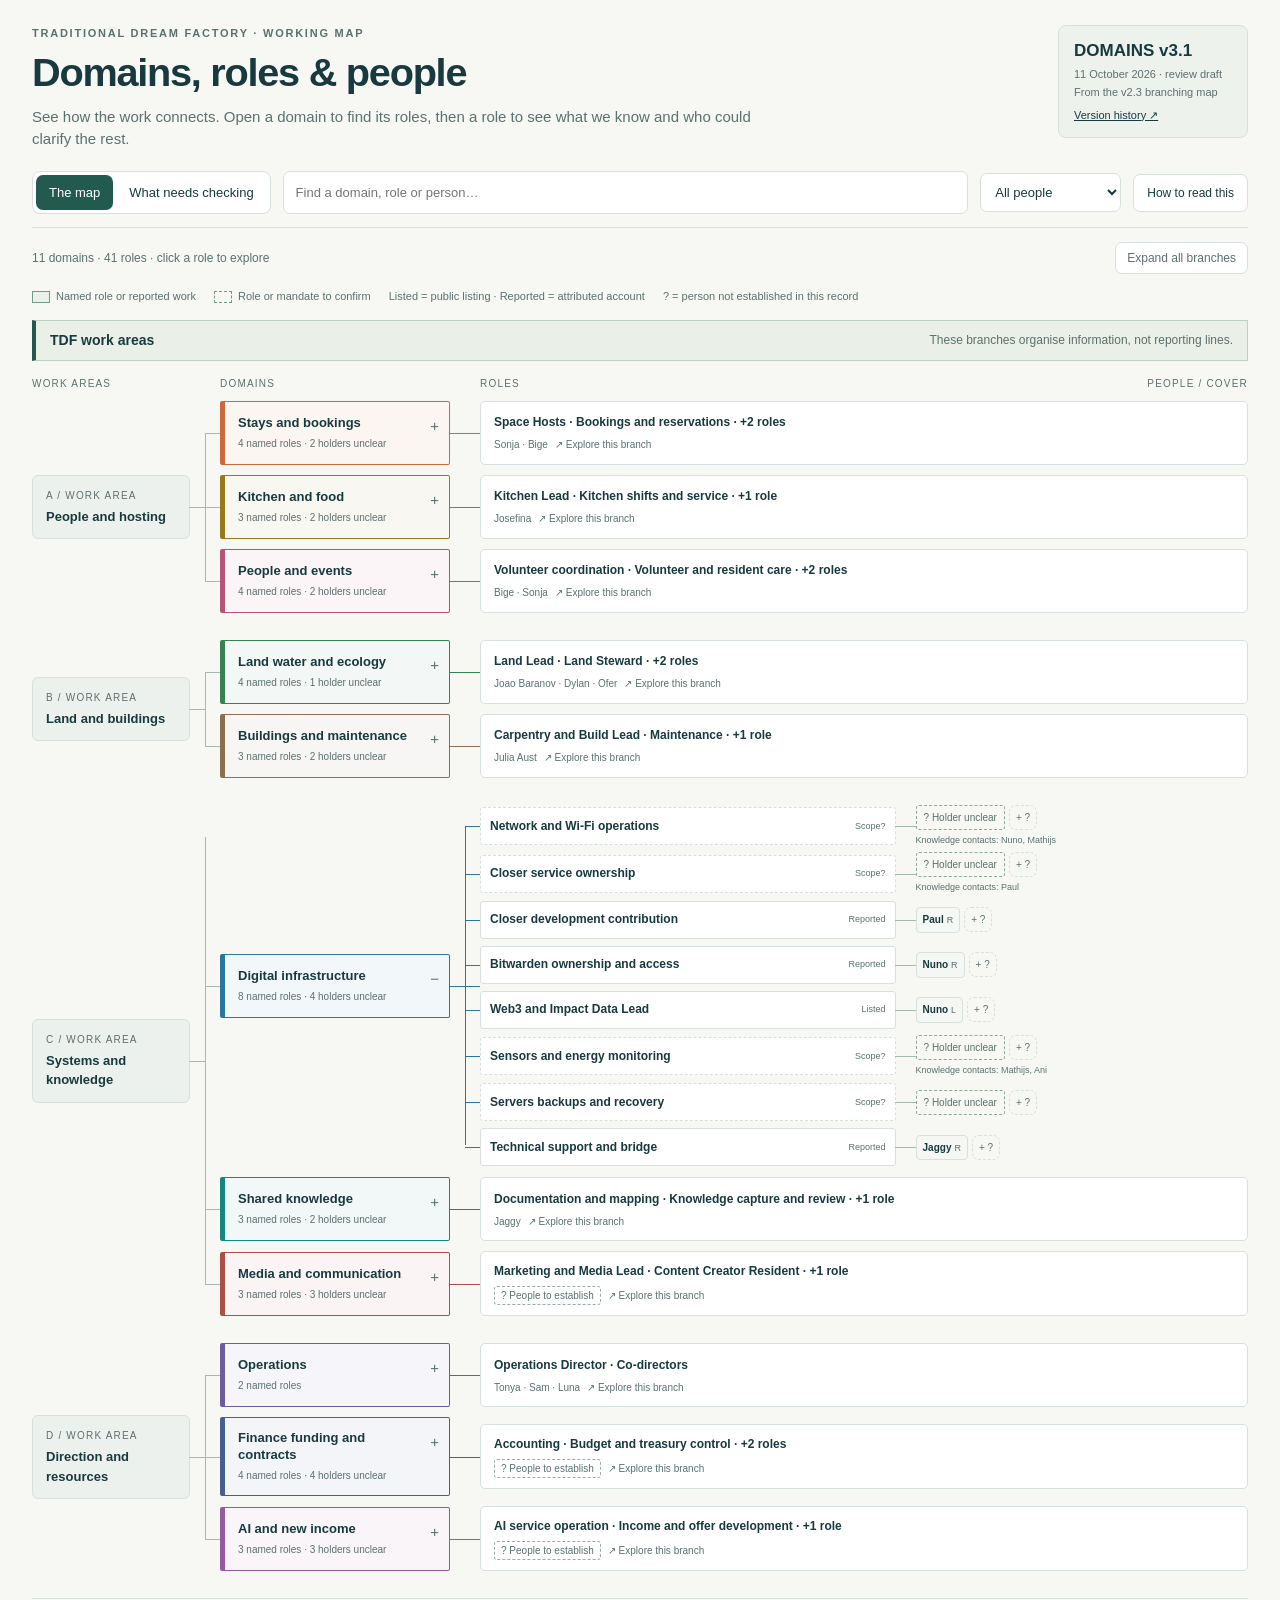
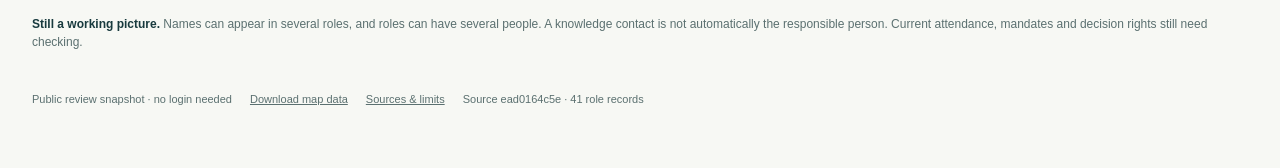
==== index.html @ be28a16a "Publish TDF domains map v3.1 for review" ====
<!doctype html>
<html lang="en">
<head>
<meta charset="utf-8">
<meta name="viewport" content="width=device-width,initial-scale=1">
<meta name="description" content="A working map of TDF domains, roles and people, with evidence and questions to clarify responsibility.">
<title>TDF · Domains, roles & people · v3.1</title>
<style>
:root{--ink:#183a3e;--muted:#5b7070;--paper:#f7f8f4;--line:#d8e0dd;--white:#fff;--brand:#235a50;--soft:#eaf0eb;--shadow:0 16px 55px #203a3826;color-scheme:light}
*{box-sizing:border-box}body{margin:0;background:var(--paper);color:var(--ink);font:15px/1.5 -apple-system,BlinkMacSystemFont,"Segoe UI",sans-serif}button,input,select{font:inherit}button,select{cursor:pointer}button{color:inherit}button:focus-visible,a:focus-visible,input:focus-visible,select:focus-visible{outline:3px solid #1e708b;outline-offset:3px}button{border:1px solid var(--line);background:white;border-radius:7px;padding:9px 13px;text-align:left}button:hover{border-color:#799b90;background:#f1f5f1}a{color:var(--brand)}button[hidden],[hidden]{display:none!important}.shell{max-width:1520px;margin:auto;padding:25px 32px 60px}header{display:flex;gap:22px;justify-content:space-between;align-items:flex-start}.eyebrow{font-size:11px;letter-spacing:.16em;text-transform:uppercase;font-weight:750;color:var(--muted)}h1{font-size:clamp(26px,3.1vw,41px);letter-spacing:-1.25px;line-height:1.12;margin:8px 0 12px;font-weight:700}h2,h3,p{margin-top:0}.intro{font-size:15px;max-width:750px;color:var(--muted);margin-bottom:0}.version{background:#edf2ed;min-width:190px;border:1px solid var(--line);border-radius:8px;padding:12px 15px;flex-shrink:0}.version strong{display:block;font-size:17px}.version span{display:block;color:var(--muted);font-size:11px;margin-top:2px}.version button{padding:0;border:0;background:none;font-size:11px;text-decoration:underline;margin-top:6px}.toolbar{position:sticky;top:0;background:var(--paper);z-index:5;padding:20px 0 13px;border-bottom:1px solid var(--line);display:flex;gap:12px;align-items:center;flex-wrap:wrap}.tabs{display:flex;border:1px solid var(--line);border-radius:8px;padding:3px;background:white;gap:3px}.tabs button{border:0;padding:8px 13px;font-size:13px;background:transparent}.tabs button[aria-selected=true]{background:var(--brand);color:white}.search{min-width:200px;flex:1;position:relative}.search input{width:100%;border:1px solid var(--line);border-radius:7px;padding:11px 12px;background:white;font-size:13px;color:var(--ink)}select{background:white;border:1px solid var(--line);border-radius:7px;padding:10px 28px 10px 10px;font-size:13px;max-width:240px;color:var(--ink)}.toolbar .plain{font-size:12px}.map-tools{display:flex;justify-content:space-between;gap:12px;align-items:center;margin:14px 0;color:var(--muted);font-size:12px}.map-tools button{padding:6px 11px;font-size:12px}.legend{display:flex;flex-wrap:wrap;gap:7px 18px;font-size:11px;color:var(--muted);margin-bottom:15px}.key{display:inline-flex;align-items:center;gap:6px}.sample{width:18px;height:12px;border:1px solid #719b85;background:#eaf0eb;display:inline-block}.sample.dashed{border-style:dashed;background:transparent}.flow-heading{display:grid;grid-template-columns:158px 230px 1fr;gap:30px;color:var(--muted);font-size:10px;letter-spacing:.12em;text-transform:uppercase;margin-bottom:10px}.flow-heading span:last-child{display:flex;justify-content:space-between}.map-root{border:1px solid #bdd0c4;border-left:4px solid var(--brand);background:#eaf0e7;padding:9px 14px;margin-bottom:15px;display:flex;justify-content:space-between;align-items:center;font-size:12px}.map-root strong{font-size:14px}.map-root span{color:var(--muted)}.tree-group{display:grid;grid-template-columns:158px minmax(0,1fr);gap:30px;position:relative;padding:0 0 17px;margin-bottom:10px}.group-label{position:relative;padding:12px 13px;background:#edf1ed;border:1px solid var(--line);border-radius:6px;align-self:center;font-weight:650;font-size:13px}.group-label small{display:block;font-weight:400;font-size:10px;letter-spacing:.12em;color:var(--muted);margin-bottom:4px}.group-label:after{content:"";position:absolute;left:100%;width:16px;top:50%;border-top:1px solid #a4b9b0}.domain-branches{position:relative;display:flex;flex-direction:column;gap:10px}.domain-branches:before{content:"";position:absolute;left:-15px;top:32px;bottom:32px;border-left:1px solid #a4b9b0}.domain-branch{display:grid;grid-template-columns:230px minmax(0,1fr);gap:30px;position:relative;align-items:center}.domain-branch:before{content:"";position:absolute;width:15px;left:-15px;top:50%;border-top:1px solid #a4b9b0}.domain-node{border:1.5px solid var(--domain);border-left:5px solid var(--domain);border-radius:2px;background:color-mix(in srgb,var(--domain) 6%,white);padding:12px 13px;min-height:64px;position:relative;width:100%}.domain-node:after{content:"";position:absolute;left:100%;width:31px;top:50%;border-top:1px solid var(--domain)}.domain-node strong{font-size:13px;display:block;line-height:1.3;padding-right:14px}.domain-node span{font-size:10px;color:var(--muted);display:block;margin-top:4px}.domain-node .toggle{position:absolute;right:10px;top:12px;font-size:15px;line-height:1}.domain-node:hover{background:color-mix(in srgb,var(--domain) 12%,white)}.domain-preview{background:white;border:1px solid var(--line);border-radius:5px;padding:10px 13px;min-height:64px;width:100%;position:relative}.domain-preview strong{font-size:12px;font-weight:550;display:block}.domain-preview .preview-bottom{display:flex;align-items:center;gap:7px;flex-wrap:wrap;margin-top:6px;font-size:10px;color:var(--muted)}.unknown-label{border:1px dashed #9caaa6;padding:1px 6px;border-radius:3px}.preview-roles{color:var(--muted);font-size:11px;margin-top:3px}.roles{display:flex;flex-direction:column;gap:5px;position:relative}.roles:before{content:"";position:absolute;left:-15px;top:22px;bottom:22px;border-left:1px solid var(--domain)}.role-line{display:grid;grid-template-columns:minmax(170px,1fr) minmax(175px,.8fr);gap:20px;position:relative;align-items:center;min-height:40px}.role-line:before{content:"";position:absolute;width:15px;left:-15px;top:50%;border-top:1px solid var(--domain)}.role-button{position:relative;min-height:38px;width:100%;padding:7px 9px;border-radius:3px;line-height:1.25;font-size:12px;display:flex;align-items:center;justify-content:space-between;gap:8px}.role-button:after{content:"";position:absolute;left:100%;width:21px;top:50%;border-top:1px solid #a4b9b0}.role-button.provisional{border-style:dashed}.role-button b{font-weight:550}.role-button.selected{outline:2px solid var(--domain);outline-offset:1px;background:color-mix(in srgb,var(--domain) 8%,white)}.role-basis{font-size:9px;color:var(--muted);white-space:nowrap}.role-people{display:flex;gap:4px;flex-wrap:wrap;align-items:center}.person-chip{font-size:10px;border-radius:4px;padding:4px 6px;font-weight:600;background:#f4f7f3}.person-chip small{font-weight:400;color:var(--muted);margin-left:3px;font-size:9px}.unknown-chip{font-size:10px;border:1px dashed #91a59d;background:transparent;border-radius:3px;padding:4px 7px;color:var(--muted)}.contact-line{font-size:9px;color:var(--muted);width:100%}.add-slot{font-size:10px;background:transparent;border-style:dashed;padding:4px 6px;color:var(--muted)}.empty{padding:40px;border:1px dashed #a4b9b0;border-radius:7px;color:var(--muted);text-align:center}.notice{font-size:12px;color:var(--muted);padding:16px 0;border-top:1px solid var(--line);margin-top:10px}.notice strong{color:var(--ink)}.q-intro{padding:24px 0 8px;display:flex;gap:20px;justify-content:space-between}.q-intro h2{font-size:24px;letter-spacing:-.5px;margin-bottom:6px}.q-intro p{font-size:13px;max-width:670px;color:var(--muted)}.q-intro button{align-self:flex-start;font-size:12px}.q-section{font-size:11px;font-weight:700;letter-spacing:.09em;text-transform:uppercase;color:var(--muted);margin:24px 0 10px}.questions-grid{display:grid;grid-template-columns:repeat(2,minmax(0,1fr));gap:14px}.question{background:white;border:1px solid var(--line);border-top:3px solid var(--domain,#577c72);border-radius:7px;padding:18px}.question h3{font-size:16px;line-height:1.4;margin:7px 0 12px;letter-spacing:-.1px}.question .q-domain{font-size:10px;color:var(--muted);text-transform:uppercase;letter-spacing:.08em}.question .ask{font-size:12px;line-height:1.55;margin-bottom:9px}.question .ask b{font-weight:650}.question .why{color:var(--muted)}.question .clarifies{font-size:12px;color:var(--muted);margin:10px 0 12px}.question button{font-size:11px;padding:6px 9px;margin-right:5px}.question details{font-size:11px;color:var(--muted);margin:10px 0}.question summary{cursor:pointer}.question ul{padding-left:17px}.q-count{font-size:12px;color:var(--muted);margin-bottom:6px}.aside-shade{position:fixed;inset:0;background:#142b2b28;z-index:10}.drawer{position:fixed;right:0;top:0;bottom:0;width:470px;max-width:100%;background:#fcfdfb;z-index:11;box-shadow:var(--shadow);overflow:auto;padding:24px}.drawer-close{position:sticky;top:0;float:right;z-index:2;background:#fff;padding:6px 11px;font-size:12px}.drawer .detail-domain{font-size:11px;color:var(--muted);margin:10px 80px 10px 0;letter-spacing:.08em;text-transform:uppercase}.drawer h2{font-size:25px;line-height:1.2;margin:12px 0 18px;letter-spacing:-.5px;clear:both}.drawer h3{font-size:12px;text-transform:uppercase;letter-spacing:.05em;margin:23px 0 8px}.drawer p{font-size:14px;line-height:1.6}.drawer .warning{padding:12px;border:1px dashed #a6b7ac;background:#f4f6ef;font-size:12px;color:var(--muted)}.drawer .detail-person{display:block;width:100%;padding:11px 12px;margin:6px 0;font-size:13px}.drawer .detail-person small{display:block;color:var(--muted);font-size:11px}.source{border-top:1px solid var(--line);padding:13px 0;font-size:12px}.source p{font-size:12px;color:var(--muted);margin:5px 0 0}.source .source-date{font-size:10px;color:var(--muted)}.inline-question{border-left:3px solid #70958a;padding:9px 0 9px 12px;margin:10px 0;font-size:13px}.inline-question small{display:block;margin-top:6px;color:var(--muted)}.drawer .action{display:inline-block;margin:8px 8px 8px 0;font-size:12px}.history-row{border-top:1px solid var(--line);padding:10px 0}.history-row strong{font-size:13px}.history-row p{font-size:12px;margin:4px 0}.toast{position:fixed;bottom:20px;left:50%;transform:translateX(-50%);background:var(--brand);color:white;max-width:90%;padding:11px 18px;border-radius:8px;font-size:13px;z-index:30;box-shadow:var(--shadow)}.fallback{width:100%;min-height:110px;margin:8px 0;font-size:12px;padding:10px}.mobile-hint{display:none}.filter-state{font-size:12px;margin:12px 0;padding:9px 12px;background:#eaf0e7}.filter-state button{font-size:11px;padding:3px 7px;margin-left:10px}.list-link{display:block;width:100%;margin:6px 0;padding:10px;font-size:13px}.list-link small{display:block;color:var(--muted);font-size:11px}.result-count{font-variant-numeric:tabular-nums}.about-footer{display:flex;gap:18px;font-size:11px;color:var(--muted);flex-wrap:wrap;margin-top:24px}.about-footer button{border:0;background:none;padding:0;font-size:11px;text-decoration:underline;color:var(--muted)}
@media(min-width:1450px){.flow-heading{grid-template-columns:175px 260px 1fr}.tree-group{grid-template-columns:175px minmax(0,1fr)}.domain-branch{grid-template-columns:260px minmax(0,1fr)}.role-button{font-size:13px}.person-chip{font-size:11px}.domain-node strong{font-size:14px}}
@media(max-width:1000px){.shell{padding:22px}.flow-heading{grid-template-columns:125px 190px 1fr;gap:22px}.tree-group{grid-template-columns:125px minmax(0,1fr);gap:22px}.domain-branch{grid-template-columns:190px minmax(0,1fr);gap:24px}.domain-node:after{width:25px}.group-label{font-size:12px;padding:11px 9px}.group-label:after{width:8px}.role-line{grid-template-columns:minmax(135px,1fr) minmax(100px,.7fr);gap:15px}.role-button:after{width:16px}.role-basis{display:none}.questions-grid{gap:12px}.toolbar{gap:8px}select{max-width:200px}}
@media(max-width:720px){.shell{padding:18px 14px 35px}header{gap:10px}h1{font-size:27px;letter-spacing:-.8px}.eyebrow{font-size:9px}.intro{font-size:12px}.version{min-width:85px;padding:8px;max-width:105px}.version strong{font-size:13px}.version span{font-size:9px}.version .origin{display:none}.toolbar{position:relative;padding-top:16px;gap:8px}.tabs{width:100%}.tabs button{flex:1;text-align:center}.search{flex-basis:100%}select{flex:1;max-width:100%;min-width:0}.toolbar .plain{font-size:11px}.map-tools{align-items:flex-start;font-size:11px}.flow-heading{display:none}.legend{font-size:10px;gap:5px 10px}.map-root{font-size:10px}.map-root span{max-width:150px;text-align:right}.tree-group{display:block;margin-bottom:18px}.group-label{background:none;border:0;border-bottom:1px solid var(--line);padding:8px 0;margin-bottom:12px;display:flex;gap:8px;align-items:center;letter-spacing:.02em}.group-label small{margin:0}.group-label:after,.domain-branches:before,.domain-branch:before{display:none}.domain-branch{grid-template-columns:1fr;gap:0;margin-left:12px;border-left:1px solid var(--domain);padding-left:12px;align-items:start}.domain-node{min-height:auto;padding:10px 12px;border-left-width:4px}.domain-node strong{font-size:13px}.domain-node:after{display:none}.domain-node span{font-size:10px}.domain-preview{min-height:auto;border-top:0;border-radius:0 0 5px 5px;padding:8px 12px;background:#ffffff9e}.preview-roles{font-size:10px}.roles{padding:10px 0 0 10px;gap:8px}.roles:before{left:0;top:30px;bottom:22px}.role-line{display:block;margin-left:8px}.role-line:before{left:-18px;width:18px;top:19px}.role-button{font-size:12px;min-height:36px;gap:5px}.role-button:after{display:none}.role-basis{display:block;font-size:8px}.role-people{padding:5px 0 0 10px;margin-left:11px;border-left:1px solid var(--line)}.person-chip{font-size:10px}.add-slot{font-size:9px}.contact-line{font-size:10px}.questions-grid{grid-template-columns:1fr}.q-intro{display:block;padding-top:18px}.q-intro h2{font-size:22px}.q-intro p{font-size:12px}.q-intro button{margin-bottom:8px}.question{padding:16px}.question h3{font-size:15px}.drawer{width:100%;top:8%;border-radius:15px 15px 0 0;padding:20px}.notice{font-size:11px}.mobile-hint{display:block;font-size:10px;color:var(--muted)}}
@media print{body{background:#fff;font-size:10pt}.shell{padding:0;max-width:none}.toolbar,.map-tools,.about-footer,.version button,.aside-shade,.drawer,.toast,.q-intro button,.question button{display:none!important}.tree-group,.domain-branch,.role-line,.question{break-inside:avoid}.domain-preview{display:none}.roles[hidden]{display:flex!important}.map-root{margin:10px 0}.role-button,.person-chip,.domain-node{color:#111}.questions-grid{display:block}.question{margin-bottom:12px}.intro,.notice{font-size:10pt}.version{padding:8px}h1{font-size:24pt}.flow-heading{display:none}.tree-group{grid-template-columns:110px minmax(0,1fr);gap:20px}.domain-branch{grid-template-columns:160px minmax(0,1fr);gap:24px}}
</style>
</head>
<body>
<div class="shell">
<header>
 <div><div class="eyebrow">Traditional Dream Factory · working map</div><h1>Domains, roles &amp; people</h1><p class="intro">See how the work connects. Open a domain to find its roles, then a role to see what we know and who could clarify the rest.</p></div>
 <div class="version"><strong>DOMAINS v3.1</strong><span>11 October 2026 · review draft</span><span class="origin">From the v2.3 branching map</span><button id="historyBtn">Version history ↗</button></div>
</header>
<div class="toolbar">
 <nav class="tabs" role="tablist" aria-label="Map views"><button id="mapTab" role="tab" aria-controls="mapView" aria-selected="true">The map</button><button id="questionsTab" role="tab" aria-controls="questionsView" aria-selected="false">What needs checking</button></nav>
 <label class="search"><input id="search" type="search" placeholder="Find a domain, role or person…" aria-label="Search map and questions"></label>
 <select id="personFilter" aria-label="Filter by person"><option value="">All people</option></select>
 <button class="plain" id="aboutBtn">How to read this</button>
</div>
<div id="filterState" class="filter-state" hidden></div>
<main>
<section id="mapView" role="tabpanel" aria-labelledby="mapTab">
 <div class="map-tools"><span id="mapSummary" class="result-count"></span><button id="expandBtn" aria-pressed="false">Expand all branches</button></div>
 <div class="legend"><span class="key"><i class="sample"></i>Named role or reported work</span><span class="key"><i class="sample dashed"></i>Role or mandate to confirm</span><span>Listed = public listing · Reported = attributed account</span><span>? = person not established in this record</span></div>
 <div class="map-root"><strong>TDF work areas</strong><span>These branches organise information, not reporting lines.</span></div>
 <div class="flow-heading"><span>Work areas</span><span>Domains</span><span>Roles <span>People / cover</span></span></div>
 <div id="tree"></div>
 <div class="notice"><strong>Still a working picture.</strong> Names can appear in several roles, and roles can have several people. A knowledge contact is not automatically the responsible person. Current attendance, mandates and decision rights still need checking.</div>
</section>
<section id="questionsView" role="tabpanel" aria-labelledby="questionsTab" hidden>
 <div class="q-intro"><div><h2>Turn unknowns into conversations</h2><p>Choose a person above to prepare a short conversation. These are suggested routes to useful knowledge; being named here does not make someone the approver. Start with one or two questions.</p></div><button id="downloadQuestions">Download these questions</button></div>
 <div class="q-count" id="qCount"></div><div id="questionList"></div>
 <div class="notice"><strong>Useful first test:</strong> let someone find a familiar piece of work, point out a missing person or role, and identify who they would contact next. Record their correction with its source and date before changing the map.</div>
</section>
</main>
<footer class="about-footer"><span>Public review snapshot · no login needed</span><button id="dataBtn">Download map data</button><button id="sourcesBtn">Sources &amp; limits</button><span id="sourceStamp"></span></footer>
</div>
<div id="shade" class="aside-shade" hidden></div>
<aside id="drawer" class="drawer" role="dialog" aria-modal="true" aria-label="Map detail" hidden><button id="closeDrawer" class="drawer-close">Close ×</button><div id="detail"></div></aside>
<div id="toast" class="toast" role="status" hidden></div>
<noscript><p style="padding:30px">This interactive map needs JavaScript enabled to display its domains, roles and people.</p></noscript>
<script id="map-data" type="application/json">{"version":"v3.1","date":"11 October 2026","selectedLayout":"v2.3 branching map","sourceSha256":"ead0164c5e479eb66ed9fb8da38b4e2dcf111981c3efc143a50f6cfc2ae42e62","domains":[{"id":"hospitality","group":"People and hosting","groupCode":"A","name":"Stays and bookings","color":"#CC693D","gap":"Confirm the full host roster and who closes a booking or arrival issue."},{"id":"food","group":"People and hosting","groupCode":"A","name":"Kitchen and food","color":"#9A791B","gap":"Confirm service, shift and supply roles beyond the listed Kitchen Lead."},{"id":"participation","group":"People and hosting","groupCode":"A","name":"People and events","color":"#B55378","gap":"Clarify volunteer, resident, team-care and event responsibilities separately."},{"id":"land","group":"Land and buildings","groupCode":"B","name":"Land water and ecology","color":"#398153","gap":"Confirm current land scopes and handover; Joao and Bara are not merged."},{"id":"build","group":"Land and buildings","groupCode":"B","name":"Buildings and maintenance","color":"#8B704E","gap":"Confirm who covers listed open roles and how maintenance requests are handled."},{"id":"digital","group":"Systems and knowledge","groupCode":"C","name":"Digital infrastructure","color":"#2877A1","gap":"Name owners and cover for each service; technical contacts do not settle ownership."},{"id":"knowledge","group":"Systems and knowledge","groupCode":"C","name":"Shared knowledge","color":"#158680","gap":"Confirm capture, review and maintenance roles after the stewardship."},{"id":"media","group":"Systems and knowledge","groupCode":"C","name":"Media and communication","color":"#AB4F47","gap":"Confirm editorial responsibility, publishing access and current holders."},{"id":"operations","group":"Direction and resources","groupCode":"D","name":"Operations","color":"#6B5D9E","gap":"Clarify delegated decisions, resources and escalation for each role."},{"id":"finance","group":"Direction and resources","groupCode":"D","name":"Finance funding and contracts","color":"#465F91","gap":"Separate accounting, budget control, grant applications and signature powers."},{"id":"future","group":"Direction and resources","groupCode":"D","name":"AI and new income","color":"#9759A0","gap":"Exploratory scopes: validate an actual offer before appointing an operator."}],"people":[{"id":"sonja","name":"Sonja Roethlisberger","display":"Sonja"},{"id":"bige","name":"Bige Ergez","display":"Bige"},{"id":"josefina","name":"Josefina Garcia Alessandrini","display":"Josefina"},{"id":"joao","name":"Joao Baranov","display":"Joao Baranov"},{"id":"dylan","name":"Dylan Chester","display":"Dylan"},{"id":"ofer","name":"Ofer Carmon","display":"Ofer"},{"id":"julia","name":"Julia Aust","display":"Julia Aust"},{"id":"nuno","name":"Nuno","display":"Nuno"},{"id":"mathijs","name":"Mathijs","display":"Mathijs"},{"id":"paul","name":"Paul","display":"Paul"},{"id":"jaggy","name":"Jaggy","display":"Jaggy"},{"id":"ani","name":"Ani Anca","display":"Ani"},{"id":"tonya","name":"Tonya Gorman","display":"Tonya"},{"id":"sam","name":"Samuel Delesque","display":"Sam"},{"id":"luna","name":"Luna Mangan","display":"Luna"},{"id":"jen","name":"Jen","display":"Jen"},{"id":"charlie","name":"Charlie Fisher","display":"Charlie"},{"id":"monty","name":"Monty","display":"Monty"},{"id":"august","name":"August","display":"August"}],"roles":[{"id":"hosts","domain":"hospitality","name":"Space Hosts","basis":"Listed / Reported","holders":[{"id":"sonja","basis":"Listed"},{"id":"bige","basis":"Reported"}],"contacts":[],"scope":"Shared hosting role; full roster and current remit to confirm","sourceIds":["T1","C1","J1"]},{"id":"bookings","domain":"hospitality","name":"Bookings and reservations","basis":"Reported","holders":[{"id":"bige","basis":"Reported"}],"contacts":["sonja"],"scope":"Booking work; responsibility through resolution still to confirm","sourceIds":["J2","P1"]},{"id":"hospitality_manager","domain":"hospitality","name":"Hospitality Manager","basis":"Listed","holders":[],"contacts":[],"scope":"Holder unspecified in public list","sourceIds":["T1"]},{"id":"housekeeping","domain":"hospitality","name":"Housekeeping","basis":"Listed open","holders":[],"contacts":[],"scope":"Public external open position; current cover unknown","sourceIds":["T1"]},{"id":"kitchen_lead","domain":"food","name":"Kitchen Lead","basis":"Listed","holders":[{"id":"josefina","basis":"Listed"}],"contacts":[],"scope":"Kitchen leadership; current remit to confirm","sourceIds":["T1"]},{"id":"kitchen_service","domain":"food","name":"Kitchen shifts and service","basis":"Scope?","holders":[],"contacts":[],"scope":"Name people and cover for recurring service work","sourceIds":["K1"]},{"id":"food_supplies","domain":"food","name":"Food supplies and purchasing","basis":"Scope?","holders":[],"contacts":[],"scope":"Identify supply responsibility and delegated spending","sourceIds":["J1"]},{"id":"volunteers","domain":"participation","name":"Volunteer coordination","basis":"Reported","holders":[{"id":"bige","basis":"Reported"}],"contacts":["sonja"],"scope":"Coordination context; full remit needs confirmation","sourceIds":["J2","P1"]},{"id":"community_care","domain":"participation","name":"Volunteer and resident care","basis":"Reported","holders":[{"id":"sonja","basis":"Reported"},{"id":"bige","basis":"Reported"}],"contacts":[],"scope":"Shared care context described in Citizens Week; mandate to clarify","sourceIds":["C1"]},{"id":"team_care","domain":"participation","name":"Team care and conflict support","basis":"Scope?","holders":[],"contacts":[],"scope":"Team support is discussed separately; speaker/holder not established","sourceIds":["C1"]},{"id":"event_coordination","domain":"participation","name":"Event coordination","basis":"Scope?","holders":[],"contacts":[],"scope":"Holder and scope vary by event","sourceIds":["J1","J3"]},{"id":"land_lead","domain":"land","name":"Land Lead","basis":"Listed","holders":[{"id":"joao","basis":"Listed"}],"contacts":[],"scope":"Current handover and mandate need confirmation","sourceIds":["T1","L1"]},{"id":"land_steward","domain":"land","name":"Land Steward","basis":"Listed / Reported","holders":[{"id":"dylan","basis":"Listed"}],"contacts":[],"scope":"Practical continuity; exact land-care scope to confirm","sourceIds":["T1","L1"]},{"id":"land_consultant","domain":"land","name":"Land Consultant","basis":"Listed","holders":[{"id":"ofer","basis":"Listed"}],"contacts":[],"scope":"Expert and advisory role","sourceIds":["T1","L1"]},{"id":"water_monitoring","domain":"land","name":"Water monitoring and land data","basis":"Scope?","holders":[],"contacts":["monty","august"],"scope":"Ownership and collection/review responsibilities to establish","sourceIds":["J3","I1"]},{"id":"build_lead","domain":"build","name":"Carpentry and Build Lead","basis":"Listed","holders":[{"id":"julia","basis":"Listed"}],"contacts":[],"scope":"Build scope; does not settle all maintenance ownership","sourceIds":["T1"]},{"id":"maintenance","domain":"build","name":"Maintenance","basis":"Listed open","holders":[],"contacts":[],"scope":"Public open position; actual cover unknown","sourceIds":["T1"]},{"id":"build_residents","domain":"build","name":"Build residents","basis":"Listed open","holders":[],"contacts":[],"scope":"Public open role; allow several people and rotating cover","sourceIds":["T1"]},{"id":"network","domain":"digital","name":"Network and Wi-Fi operations","basis":"Scope?","holders":[],"contacts":["nuno","mathijs"],"scope":"Knowledge contacts known; service owner not established","sourceIds":["I1","J2"]},{"id":"closer_owner","domain":"digital","name":"Closer service ownership","basis":"Scope?","holders":[],"contacts":["paul"],"scope":"Owner and support route unknown; Paul is a contributor","sourceIds":["J2","I1"]},{"id":"closer_contribution","domain":"digital","name":"Closer development contribution","basis":"Reported","holders":[{"id":"paul","basis":"Reported"}],"contacts":[],"scope":"Contribution only; precise remit and access unknown","sourceIds":["J2"]},{"id":"vault","domain":"digital","name":"Bitwarden ownership and access","basis":"Reported","holders":[{"id":"nuno","basis":"Reported"}],"contacts":[],"scope":"TDF Bitwarden ownership; permissions and cover to clarify","sourceIds":["A1"]},{"id":"web3","domain":"digital","name":"Web3 and Impact Data Lead","basis":"Listed","holders":[{"id":"nuno","basis":"Listed"}],"contacts":[],"scope":"Published role; exact current scope to confirm","sourceIds":["T1"]},{"id":"monitoring","domain":"digital","name":"Sensors and energy monitoring","basis":"Scope?","holders":[],"contacts":["mathijs","ani"],"scope":"Setup/app knowledge known; ongoing owner to establish","sourceIds":["I1"]},{"id":"servers","domain":"digital","name":"Servers backups and recovery","basis":"Scope?","holders":[],"contacts":[],"scope":"Separate ownership per service; recovery responsibilities open","sourceIds":["I1"]},{"id":"tech_bridge","domain":"digital","name":"Technical support and bridge","basis":"Reported","holders":[{"id":"jaggy","basis":"Reported"}],"contacts":[],"scope":"Current stewardship: connect requests with the people able to act","sourceIds":["J2","J3"]},{"id":"mapping","domain":"knowledge","name":"Documentation and mapping","basis":"Reported","holders":[{"id":"jaggy","basis":"Reported"}],"contacts":[],"scope":"Current map and interview work","sourceIds":["J2","J3"]},{"id":"capture_review","domain":"knowledge","name":"Knowledge capture and review","basis":"Scope?","holders":[],"contacts":[],"scope":"Capture, correction and publishing responsibilities differ","sourceIds":["K1","L1"]},{"id":"knowledge_upkeep","domain":"knowledge","name":"Shared knowledge maintenance","basis":"Scope?","holders":[],"contacts":["jen"],"scope":"Ongoing upkeep and handover open; Jen has relevant home-lab work","sourceIds":["J3"]},{"id":"media_lead","domain":"media","name":"Marketing and Media Lead","basis":"Listed open","holders":[],"contacts":[],"scope":"Public vacancy listing","sourceIds":["T1"]},{"id":"creator","domain":"media","name":"Content Creator Resident","basis":"Listed open","holders":[],"contacts":[],"scope":"Public open position; actual contributors separate","sourceIds":["T1"]},{"id":"editorial","domain":"media","name":"Editorial review and publishing","basis":"Scope?","holders":[],"contacts":[],"scope":"Identify reviewer, publisher, access and ongoing responsibility","sourceIds":["M1"]},{"id":"operations_director","domain":"operations","name":"Operations Director","basis":"Listed","holders":[{"id":"tonya","basis":"Listed"}],"contacts":[],"scope":"Day-to-day coordination; delegated limits need confirmation","sourceIds":["T1","C1"]},{"id":"directors","domain":"operations","name":"Co-directors","basis":"Listed","holders":[{"id":"sam","basis":"Listed"},{"id":"luna","basis":"Listed"}],"contacts":[],"scope":"Shared listed role; actual decision boundaries still to confirm","sourceIds":["T1"]},{"id":"accounting","domain":"finance","name":"Accounting","basis":"Scope?","holders":[],"contacts":[],"scope":"CAAC Accounting listed as provider; accountable human not established","sourceIds":["T1"]},{"id":"budget","domain":"finance","name":"Budget and treasury control","basis":"Scope?","holders":[],"contacts":[],"scope":"Current authority, account access and budget boundaries need evidence","sourceIds":["C1","F1"]},{"id":"funding","domain":"finance","name":"Funding and grant applications","basis":"Scope?","holders":[],"contacts":["monty"],"scope":"Applicant/recipient mandate open; Start PME listed as support provider","sourceIds":["F1","J3","T1"]},{"id":"contracts","domain":"finance","name":"Contracts and signing","basis":"Scope?","holders":[],"contacts":[],"scope":"Specific entity, authorised signatory and approvals to establish","sourceIds":["F1"]},{"id":"ai_operator","domain":"future","name":"AI service operation","basis":"Scope?","holders":[],"contacts":["charlie","jen","jaggy"],"scope":"Future scope; no operating appointment or service commitment","sourceIds":["J3"]},{"id":"income_offers","domain":"future","name":"Income and offer development","basis":"Scope?","holders":[],"contacts":["charlie","jen","jaggy"],"scope":"Future work scope to test against a real offer and demand","sourceIds":["J3"]},{"id":"business_pilots","domain":"future","name":"Offsite and event business pilots","basis":"Scope?","holders":[],"contacts":["charlie","jen","jaggy"],"scope":"Future business scope; host capacity and operator open","sourceIds":["J3"]}],"questions":[{"id":"Q01","domain":"operations","roleIds":["operations_director","directors"],"priority":"first","question":"Can we walk through one routine repair and one change that needs approval: who decides, what can they spend, and when do they involve someone else?","ask":[{"name":"Tonya","personId":"tonya","why":"Start with the daily operations route and an actual example.","basis":"Listed Operations Director; delegated limits unconfirmed."},{"name":"Sam","personId":"sam","why":"Ask the listed co-directors only where the example exceeds delegated operations scope.","basis":"Listed co-directors: person IDs sam and luna; actual powers unconfirmed."},{"name":"Luna","personId":"luna","why":"Ask the listed co-directors only where the example exceeds delegated operations scope.","basis":"Listed co-directors: person IDs sam and luna; actual powers unconfirmed."}],"clarifies":"Delegated remit, spending limits, escalation and the evidence of an adopted decision process.","sourceIds":["T1","C1","F1"]},{"id":"Q02","domain":"digital","roleIds":["network"],"priority":"first","question":"For the activity-space Wi-Fi, who can trace and repair the link, who is responsible until it works, and what is the actual status of the fixed-line order?","ask":[{"name":"Nuno","personId":"nuno","why":"Start with the recorded on-site network knowledge contact.","basis":"Knowledge contact, not an established network service owner."},{"name":"Mathijs","personId":"mathijs","why":"Use the installer's remote knowledge if the route or configuration is unclear.","basis":"Recorded installer/contact; present authority and availability unconfirmed."}],"clarifies":"Service owner, authorised repair route, tested room-to-internet result and provider-backed fixed-line status.","sourceIds":["I1","J2","J3"]},{"id":"Q03","domain":"hospitality","roleIds":["hosts","bookings","hospitality_manager","housekeeping"],"priority":"first","question":"When a guest has a booking or arrival problem, who receives it, who takes it through to resolution, and who covers hosting and housekeeping when they are away?","ask":[{"name":"Bige","personId":"bige","why":"Start with practical booking work and one recent issue.","basis":"Reported bookings/volunteer work and shared hosting."},{"name":"Sonja","personId":"sonja","why":"Check shared hosting, handover and the full current roster.","basis":"Listed Space Host and reported shared care context."}],"clarifies":"Full host roster, booking closure, Hospitality Manager holder and actual housekeeping cover; a public vacancy is not proof nobody covers the work.","sourceIds":["T1","C1","J1","J2","P1"]},{"id":"Q04","domain":"land","roleIds":["land_lead","land_steward","land_consultant"],"priority":"first","question":"Which land routines does each person currently look after, what still needs handover, and who checks the practical instructions before someone else uses them?","ask":[{"name":"Dylan","personId":"dylan","why":"Start with practical continuity and the routines being used now.","basis":"Listed Land Steward; exact scope unconfirmed."},{"name":"Bara","personId":null,"why":"Recover recent practice where the existing handover identifies a gap.","basis":"Recorded practitioner in L1; no person ID in the round-2 role source. Not assumed to be Joao."},{"name":"Ofer","personId":"ofer","why":"Check expert corrections and the boundary between advice and operational decisions.","basis":"Listed Land Consultant and recorded expert knowledge."},{"name":"Joao Baranov","personId":"joao","why":"Confirm the listed Land Lead remit and its relationship to current practice.","basis":"Public Land Lead listing; current mandate/handover unconfirmed."}],"clarifies":"Separate practitioner, steward, lead and expert scopes; reviewer, usable handover and remaining continuity gaps.","sourceIds":["T1","L1"]},{"id":"Q05","domain":"knowledge","roleIds":["mapping","capture_review","knowledge_upkeep"],"priority":"first","question":"Could one contributor find and use a useful record without Jaggy, and who would correct it, approve sharing it and keep it current after this stewardship?","ask":[{"name":"Jaggy","personId":"jaggy","why":"Start with the current mapping/capture workflow and one permitted record.","basis":"Reported mapping and interview work; no permanent upkeep mandate."},{"name":"The record's practitioner or source owner","personId":null,"why":"Check the factual answer and sharing boundary with the person who knows the work.","basis":"Depends on the selected source; holder not established for this cross-domain role."},{"name":"Jen","personId":"jen","why":"Compare relevant home-lab knowledge work after the concrete workflow is clear.","basis":"Knowledge contact/reuse lead, not appointed TDF maintainer."}],"clarifies":"Capture, factual review, audience approval, correction route and accepted long-term maintenance; one real reader's usefulness check.","sourceIds":["J2","J3","K1","L1"]},{"id":"Q06","domain":"food","roleIds":["kitchen_lead","kitchen_service","food_supplies"],"priority":"later","question":"How do kitchen shifts, food orders and cover actually work this week, and who can approve a purchase or change when a problem comes up?","ask":[{"name":"Josefina","personId":"josefina","why":"Start with the listed Kitchen Lead and the current service routine.","basis":"Listed Kitchen Lead; service and purchasing delegation unconfirmed."}],"clarifies":"Actual shift/service holders, backup, supply responsibility and delegated spending rather than one assumed kitchen-wide mandate.","sourceIds":["T1","K1","J1"]},{"id":"Q07","domain":"participation","roleIds":["volunteers","community_care","team_care"],"priority":"later","question":"Who helps a new volunteer get started, who notices when a resident needs support, and where can team members take a conflict that needs a different kind of care?","ask":[{"name":"Bige","personId":"bige","why":"Start with recorded volunteer coordination and the actual arrival/handover routine.","basis":"Reported volunteer coordination and shared care."},{"name":"Sonja","personId":"sonja","why":"Check shared resident care and when support should pass to another person.","basis":"Reported shared volunteer/resident care; team-conflict holder not established."}],"clarifies":"Volunteer coordination versus resident care versus team/conflict support; willing people, boundaries and continuity.","sourceIds":["J2","P1","C1"]},{"id":"Q08","domain":"participation","roleIds":["event_coordination","business_pilots"],"priority":"later","question":"For a small November gathering, who is willing to host and coordinate it, who is it for, and what must be checked before we can call the plan ready?","ask":[{"name":"Charlie","personId":"charlie","why":"Start with the existing event-format knowledge and possible introductions.","basis":"Meeting participant and Gravity & Grace format lead; no TDF delivery commitment."},{"name":"Bige","personId":"bige","why":"Check hosting capacity and resident workload with the recorded hosts.","basis":"Recorded hosts: person IDs bige and sonja; event mandate unconfirmed."},{"name":"Sonja","personId":"sonja","why":"Check hosting capacity and resident workload with the recorded hosts.","basis":"Recorded hosts: person IDs bige and sonja; event mandate unconfirmed."},{"name":"Tonya","personId":"tonya","why":"Use the operations route for host permission and resources after feasibility is understood.","basis":"Listed Operations Director; event approval scope needs confirmation."}],"clarifies":"Audience, date window, willing coordinator/co-host, capacity, costs, permission and whether planned means decision-ready or ready to announce.","sourceIds":["J1","J3","T1","F1"]},{"id":"Q09","domain":"build","roleIds":["build_lead","maintenance","build_residents"],"priority":"later","question":"When something in a building needs fixing, who receives the request, who can do the work, and how are priorities, materials and cover agreed?","ask":[{"name":"Julia Aust","personId":"julia","why":"Start with the listed build practitioner and one recent maintenance request.","basis":"Listed Carpentry and Build Lead; not established as owner of all maintenance."}],"clarifies":"Build remit, actual maintenance/build-resident cover, request closure and the permission route for work and materials.","sourceIds":["T1","J1","F1"]},{"id":"Q10","domain":"digital","roleIds":["closer_owner","closer_contribution"],"priority":"later","question":"For a real Closer issue, what can Paul help with, who owns the service and authorises changes, and who returns an answer to the person waiting?","ask":[{"name":"Paul","personId":"paul","why":"Start with the recorded contributor to clarify remit, access and the current maintainer route.","basis":"Reported Closer contribution only; not assigned service ownership or hosting."},{"name":"Bige","personId":"bige","why":"Trace an actual booking issue from the user's side if that is the example.","basis":"Reported booking work; not an established Closer administrator."}],"clarifies":"Contributor versus service owner, permissions, support/closure route and backup.","sourceIds":["J2","I1"]},{"id":"Q11","domain":"digital","roleIds":["vault","web3"],"priority":"later","question":"How does someone request or lose access to TDF systems, what does Nuno's Bitwarden and Web3 remit cover, and who can cover that work without exposing everyone's secrets?","ask":[{"name":"Nuno","personId":"nuno","why":"Start with the reported Bitwarden owner and listed Web3/Impact Data Lead.","basis":"Bitwarden ownership reported by Jaggy; hosting, plan, permissions and exact remit unverified."}],"clarifies":"Two separate scopes, host/plan, trusted grant operator, onboarding/offboarding and accepted succession; no passwords belong in the map.","sourceIds":["A1","T1","I1"]},{"id":"Q12","domain":"land","roleIds":["water_monitoring","monitoring"],"priority":"later","question":"Which water and energy readings are useful for an actual land task, who checks they are trustworthy, and who takes responsibility when a reading stops?","ask":[{"name":"Mathijs","personId":"mathijs","why":"Start with recorded setup knowledge for the monitoring systems.","basis":"Technical knowledge contact, not established ongoing operator."},{"name":"Ani","personId":"ani","why":"Clarify the solar-app/access context for energy readings.","basis":"Recorded solar knowledge contact; actual equipment/access authority unconfirmed."},{"name":"Dylan","personId":"dylan","why":"Connect the reading to a current practical land need and route to its practitioner.","basis":"Listed Land Steward; monitoring ownership unconfirmed."},{"name":"Monty","personId":"monty","why":"Use their water/ReFi knowledge when the question is the intended outcome or evidence method.","basis":"Recorded water/ReFi contacts: person IDs monty and august; not appointed monitoring owners."},{"name":"August","personId":"august","why":"Use their water/ReFi knowledge when the question is the intended outcome or evidence method.","basis":"Recorded water/ReFi contacts: person IDs monty and august; not appointed monitoring owners."}],"clarifies":"Collection, maintenance, factual review and practical interpretation; configured sensors and modelled impact remain separate from verified field results.","sourceIds":["J3","I1","L1"]},{"id":"Q13","domain":"digital","roleIds":["servers"],"priority":"later","question":"For each existing server or hosted service, who operates it, who can restore it, and when was access and recovery last actually tested?","ask":[{"name":"Current service operator","personId":null,"why":"Start with the operator named in that service's existing handoff, rather than assume one person owns every host.","basis":"Role source does not establish a single human server/recovery holder; current TDF2 and service handoffs are the lookup route."},{"name":"Nuno","personId":"nuno","why":"Ask for a local technical route only if the service handoff leaves the operator unclear.","basis":"On-site network/access knowledge, not a blanket server ownership mandate."}],"clarifies":"Per-service ownership, access, failure response, independent recovery and handover; stored backups are not a restore test.","sourceIds":["I1","A1"]},{"id":"Q14","domain":"media","roleIds":["media_lead","creator","editorial"],"priority":"later","question":"For one piece of TDF content, who creates it, who checks facts and permissions, who can publish it, and who keeps track of the result?","ask":[{"name":"Current content practitioner","personId":null,"why":"Start with whoever actually made the selected piece and trace its real workflow.","basis":"Public media/creator vacancies do not establish actual cover; human holder not established in the role source."},{"name":"Nuno","personId":"nuno","why":"Use the recorded scheduling/media context if the current production route is unclear.","basis":"Professional media context in J2; no editorial appointment inferred."},{"name":"Tonya","personId":"tonya","why":"Clarify direction or the route to an approver only after the production workflow is known.","basis":"Recorded media/direction context; publishing authority unconfirmed."}],"clarifies":"Actual contributors versus listed vacancies, factual/permission reviewer, publisher access, follow-up and long-term editorial accountability.","sourceIds":["T1","M1","J2"]},{"id":"Q15","domain":"finance","roleIds":["accounting","budget"],"priority":"later","question":"Who can explain the current accounts and show what is available, restricted or owed, and who is allowed to approve spending from each budget?","ask":[{"name":"Current accounting practitioner / CAAC liaison","personId":null,"why":"Start with the actual books and provider relationship.","basis":"CAAC Accounting is publicly listed as a provider; accountable human and current engagement unestablished."},{"name":"Tonya","personId":"tonya","why":"Identify the budget decision route for a concrete operations cost if the accounts contact cannot settle it.","basis":"Listed operations route; treasury or accounting ownership not established."}],"clarifies":"Accountable human, ledger freshness, restricted funds and obligations, access and delegated budget powers; public fundraising is not cash available.","sourceIds":["T1","C1","F1"]},{"id":"Q16","domain":"finance","roleIds":["funding"],"priority":"later","question":"Which funding proposals already exist, what was actually submitted or received, and who would own one new application if a concrete project fits?","ask":[{"name":"Current proposal author or grant-support contact","personId":null,"why":"Start with the specific proposal, its records and the actual Start PME relationship.","basis":"Start PME is publicly listed as grant support; contact, engagement and mandate unconfirmed."},{"name":"Monty","personId":"monty","why":"Clarify relevant ecology/ReFi routes and the underlying project where needed.","basis":"Recorded knowledge contact, not grant approver or appointed applicant."},{"name":"Charlie","personId":"charlie","why":"Recover the status/source of his earlier NEB direction where relevant.","basis":"Proposal/meeting knowledge; current application responsibility unconfirmed."}],"clarifies":"Receipt-backed proposal register, project fit, eligible recipient, responsible applicant, co-funding/payment timing and decision route.","sourceIds":["F1","J3","T1"]},{"id":"Q17","domain":"finance","roleIds":["contracts"],"priority":"later","question":"For a specific event, service or funding agreement, which entity would make the commitment, who can sign it, and what approval must happen first?","ask":[{"name":"Person currently handling that agreement","personId":null,"why":"Start with the actual document and route, not a general entity diagram.","basis":"Contract/signatory holder is unknown in the role source."},{"name":"Sam","personId":"sam","why":"Ask the listed co-director to identify the documented entity/signature route if it remains unclear.","basis":"Listed co-director; signing authority not established."},{"name":"Luna","personId":"luna","why":"Check the other listed co-director's route where this commitment requires it.","basis":"Listed co-director; signing authority not established."}],"clarifies":"Entity, authorised signatory, adopted approval and obligations for the specific commitment; OASA, Enseada and community governance differ.","sourceIds":["F1","T1"]},{"id":"Q18","domain":"future","roleIds":["income_offers"],"priority":"later","question":"What is one offer a real person might pay for, what useful result would they receive, and who would receive the payment and carry the costs?","ask":[{"name":"Jaggy","personId":"jaggy","why":"Start with his stated direction and one concrete beneficiary or prospective user.","basis":"Exploratory stewardship/offer work; no business appointment."},{"name":"Charlie","personId":"charlie","why":"Test the larger direction against a bounded offer and credible delivery group.","basis":"Meeting and proposal input; no selected TDF business."},{"name":"Jen","personId":"jen","why":"Check audience, experience and reusable knowledge work.","basis":"Meeting/home-lab input; no operating commitment."}],"clarifies":"Demand, payer, meaningful income versus attraction, TDF/operator ownership, total support costs and a smallest permitted test.","sourceIds":["J3","F1","I1"]},{"id":"Q19","domain":"digital","roleIds":["tech_bridge","ai_operator"],"priority":"later","question":"What can Jaggy help connect or improve during this stewardship, and if a small AI service proves useful, who would willingly operate and support it afterwards?","ask":[{"name":"Jaggy","personId":"jaggy","why":"Start with current bridge work and its agreed practical boundaries.","basis":"Reported technical bridge; not appointed operator of every system."},{"name":"Charlie","personId":"charlie","why":"Clarify a possible service scope and capable delivery route.","basis":"Exploratory AI contact, not appointed operator."},{"name":"Jen","personId":"jen","why":"Compare existing home-lab work and maintenance requirements if relevant.","basis":"Exploratory AI/knowledge contact, not appointed operator."}],"clarifies":"Current support scope versus a future operating appointment, named beneficiary, data permissions, support/recovery costs and accepted handover.","sourceIds":["J2","J3","I1","F1"]},{"id":"Q20","domain":"operations","roleIds":[],"priority":"later","question":"Where do the current DAO, operations and OASA/Guardians decision boundaries differ, and can we trace a recent decision to the adopted rule and people who made it?","ask":[{"name":"Tonya","personId":"tonya","why":"Start with a recent operational example and the rule actually used.","basis":"Listed Operations Director; collective/constitutional powers not inferred."},{"name":"Sam","personId":"sam","why":"Identify the current governance/entity record and relevant authorised body where needed.","basis":"Listed co-director; OASA/Guardian appointment and universal approval powers not established."},{"name":"Luna","personId":"luna","why":"Check the documented direction route and any differing account for that decision.","basis":"Listed co-director; exact current authority remains open."}],"clarifies":"Current adopted process, appointments, ecological/constitutional oversight and differing Guide/Pink Paper finance/on-site rights; one universal approver is not assumed.","sourceIds":["F1","C1","T1"]}],"sources":[{"id":"T1","title":"TDF public team listing","date":"Checked 11 October 2026","url":"https://www.traditionaldreamfactory.com/team","note":"Published roles and vacancies. A listing does not verify current attendance, complete responsibilities or decision powers."},{"id":"C1","title":"Citizens Week, day 3","date":"Historical transcript; reviewed 11 October 2026","note":"Explicitly describes Sonja and Bige as Space Hosts and shared volunteer/resident care. Unlabelled speakers are not assigned identities."},{"id":"J1","title":"Jaggy’s map corrections","date":"11 October 2026","note":"Many roles per domain and multiple people per role. Digital infrastructure covers several services. Circular layouts rejected."},{"id":"J2","title":"Professional people and role record","date":"Reconciled 9–11 October 2026","note":"Jaggy’s attributed corrections and professional context. Paul contributes to Closer; his remit and ownership remain unresolved."},{"id":"P1","title":"Hosting and booking clarification","date":"Jaggy’s answer, 2 October 2026","note":"Sonja and Bige both appear in hosting, bookings and shared-space context. Only this professional information is included."},{"id":"J3","title":"Jaggy, Charlie, Jen and Mathijs call","date":"9 October 2026; later written follow-up","note":"Exploratory AI, income and knowledge work. Monty and August’s water/ReFi direction is distinct. No operating appointments were agreed."},{"id":"I1","title":"Infrastructure map and evidence","date":"9 October 2026","note":"Recorded systems and technical knowledge contacts. This is not a fresh equipment inspection; the newer Bitwarden owner report is in A1."},{"id":"A1","title":"Passwords and access handoff","date":"9 October 2026","note":"Jaggy identifies Nuno as TDF Bitwarden owner. Hosting, permissions, delegated administration and cover still need confirmation."},{"id":"L1","title":"Land handover","date":"Retained October 2026 account","note":"Bara’s recent practice, Ofer’s expertise and Dylan’s continuity are separate. Joao and Bara are not merged. Current mandates still require confirmation."},{"id":"K1","title":"Knowledge stewardship discovery","date":"2 September 2026; current owner records","note":"Capture, factual review, publishing and continuing maintenance are distinct needs. Named draft scopes do not appoint role holders."},{"id":"M1","title":"Participation and publication handoff","date":"Existing specialist record","note":"Editorial review and publication need human ownership and access. A Codex chat’s ownership is not a human appointment."},{"id":"F1","title":"Entity and decision context","date":"Manager review, 9 October 2026","note":"DAO/community, OASA and Enseada have different described scopes. Actual delegation, current process and signing powers remain unresolved."}],"history":[{"version":"v1.1–v1.3","state":"Rejected","note":"Too few roles and people; circular layout retired."},{"version":"v2.1–v2.3","state":"Reviewed","note":"Jaggy prefers v2.3’s branching structure. Factual acceptance remains open."},{"version":"v3.1","state":"Browser review draft","note":"Interactive reading and question routes; same retained role evidence. Published for feedback, not an approved organisation chart."}]}</script>
<script>
'use strict';
const DATA=JSON.parse(document.getElementById('map-data').textContent);
const $=id=>document.getElementById(id), esc=s=>String(s??'').replace(/[&<>"']/g,c=>({'&':'&amp;','<':'&lt;','>':'&gt;','"':'&quot;',"'":'&#39;'}[c]));
const people=Object.fromEntries(DATA.people.map(x=>[x.id,x])), domains=Object.fromEntries(DATA.domains.map(x=>[x.id,x])), roleById=Object.fromEntries(DATA.roles.map(x=>[x.id,x])), sourceById=Object.fromEntries(DATA.sources.map(x=>[x.id,x]));
let state={view:'map',query:'',person:'',expanded:new Set(['digital']),selected:null},lastFocus=null,toastTimer;
const rolePeople=r=>[...r.holders.map(x=>x.id),...r.contacts];
const normalize=s=>String(s).normalize('NFD').replace(/[\u0300-\u036f]/g,'').toLowerCase();
const matchText=text=>!state.query||normalize(text).includes(normalize(state.query));
function roleMatches(r){return (!state.person||rolePeople(r).includes(state.person))&&matchText([r.name,r.scope,domains[r.domain].name,r.basis,...rolePeople(r).map(id=>people[id].name)].join(' '));}
function personChip(id,basis){return `<button class="person-chip" data-person="${esc(id)}" title="See all recorded connections for ${esc(people[id].name)}">${esc(people[id].display)}<small>${basis==='Listed'?'L':basis==='Reported'?'R':''}</small></button>`;}
function rolesHTML(rs){return `<div class="roles">${rs.map(r=>`<div class="role-line"><button class="role-button ${r.basis==='Scope?'?'provisional':''} ${state.selected===r.id?'selected':''}" data-role="${esc(r.id)}"><b>${esc(r.name)}</b><span class="role-basis">${esc(r.basis==='Scope?'?'Scope?':r.basis)}</span></button><div class="role-people">${r.holders.length?r.holders.map(h=>personChip(h.id,h.basis)).join(''):`<span class="unknown-chip">? ${r.basis==='Listed open'?'Listed open':'Holder unclear'}</span>`}<button class="add-slot" data-role="${esc(r.id)}" title="See questions about additional people or cover">+ ?</button>${r.contacts.length?`<div class="contact-line">Knowledge contacts: ${r.contacts.map(p=>esc(people[p].display)).join(', ')}</div>`:''}</div></div>`).join('')}</div>`;}
function renderMap(){
 const filtered=DATA.roles.filter(roleMatches),grouped=new Map();
 DATA.domains.forEach(d=>{const rs=filtered.filter(r=>r.domain===d.id);if(!rs.length)return;if(!grouped.has(d.group))grouped.set(d.group,[]);grouped.get(d.group).push([d,rs]);});
 const count=filtered.length,ds=[...grouped.values()].reduce((n,v)=>n+v.length,0);
 $('mapSummary').textContent=`${ds} ${ds===1?'domain':'domains'} · ${count} ${count===1?'role':'roles'} · click a role to explore`;
 const forced=!!(state.person||state.query), allExpanded=DATA.domains.every(d=>state.expanded.has(d.id));
 $('expandBtn').textContent=allExpanded?'Collapse to overview':'Expand all branches';$('expandBtn').setAttribute('aria-pressed',String(allExpanded));$('expandBtn').hidden=forced;
 $('tree').innerHTML=grouped.size?[...grouped].map(([group,ds])=>`<section class="tree-group" aria-label="${esc(group)}"><div class="group-label"><small>${esc(ds[0][0].groupCode)} / WORK AREA</small>${esc(group)}</div><div class="domain-branches">${ds.map(([d,rs])=>{
  const open=forced||state.expanded.has(d.id),holders=[...new Set(rs.flatMap(r=>r.holders.map(h=>h.id)))],unknown=rs.filter(r=>!r.holders.length).length;
  return `<div class="domain-branch" style="--domain:${d.color}"><button class="domain-node" data-domain="${esc(d.id)}" aria-expanded="${open}" aria-controls="branch-${d.id}" ${forced?'disabled title="Clear filters to collapse this branch"':''}><strong>${esc(d.name)}</strong><span>${rs.length} named ${rs.length===1?'role':'roles'}${unknown?' · '+unknown+' '+(unknown===1?'holder':'holders')+' unclear':''}</span>${forced?'':`<span class="toggle" aria-hidden="true">${open?'−':'+'}</span>`}</button><div id="branch-${d.id}">${open?rolesHTML(rs):`<button class="domain-preview" data-domain="${esc(d.id)}"><strong>${esc(rs.slice(0,2).map(r=>r.name).join(' · '))}${rs.length>2?' · +'+(rs.length-2)+' '+(rs.length===3?'role':'roles'):''}</strong><div class="preview-bottom">${holders.length?`<span>${holders.map(p=>esc(people[p].display)).join(' · ')}</span>`:'<span class="unknown-label">? People to establish</span>'}<span>↗ Explore this branch</span></div></button>`}</div></div>`;
 }).join('')}</div></section>`).join(''):'<div class="empty">No matching roles. Try another name or clear the filters.</div>';
}
function questionMatches(q){
 const personMatch=!state.person||q.ask.some(p=>p.personId===state.person)||q.roleIds.some(id=>rolePeople(roleById[id]).includes(state.person));
 return personMatch&&matchText([q.question,q.clarifies,domains[q.domain]?.name||'Decisions and authority',...q.ask.map(p=>p.name),...q.roleIds.map(id=>roleById[id].name)].join(' '));
}
function questionText(q){return `${q.question}\nSuggested people: ${q.ask.map(p=>p.name+' — '+p.why).join('; ')}\nWhat this clarifies: ${q.clarifies}`;}
function questionHTML(q){return `<article class="question" style="--domain:${domains[q.domain]?.color||'#577c72'}"><div class="q-domain">${esc(domains[q.domain]?.name||'Across domains')} · ${esc(q.id)}</div><h3>${esc(q.question)}</h3>${q.ask.map(p=>`<div class="ask"><b>${esc(p.name)}</b> <span class="why">— ${esc(p.why)}</span></div>`).join('')}<p class="clarifies">${esc(q.clarifies)}</p><details><summary>Why these people / related roles</summary><ul>${q.ask.map(p=>`<li>${esc(p.name)}: ${esc(p.basis)}</li>`).join('')}</ul><p>${q.roleIds.map(id=>esc(roleById[id].name)).join(' · ')}</p></details><button data-copy-q="${esc(q.id)}">Copy question</button><button data-q-branch="${esc(q.id)}">See related roles →</button></article>`;}
function renderQuestions(){const qs=DATA.questions.filter(questionMatches);$('qCount').textContent=`${qs.length} questions${state.person?' connected to '+people[state.person].display:''} · suggestions, not assignments`;$('questionList').innerHTML=qs.length?['first','later'].map(priority=>{const rows=qs.filter(q=>q.priority===priority);return rows.length?`<div class="q-section">${priority==='first'?'Start here':'Follow up as needed'}</div><div class="questions-grid">${rows.map(questionHTML).join('')}</div>`:'';}).join(''):'<div class="empty">No matching questions. Clear the filters to see the full register.</div>';}
function render(){renderMap();renderQuestions();$('mapView').hidden=state.view!=='map';$('questionsView').hidden=state.view!=='questions';$('mapTab').setAttribute('aria-selected',String(state.view==='map'));$('questionsTab').setAttribute('aria-selected',String(state.view==='questions'));$('filterState').hidden=!(state.person||state.query);$('filterState').innerHTML=`Showing ${state.person?esc(people[state.person].name):'all people'}${state.query?' · “'+esc(state.query)+'”':''}<button data-reset>Clear filters</button>`;}
function openDrawer(html){lastFocus=document.activeElement;$('detail').innerHTML=html;$('shade').hidden=false;$('drawer').hidden=false;document.body.style.overflow='hidden';$('drawer').scrollTop=0;$('closeDrawer').focus();}
function closeDrawer(){if($('drawer').hidden)return;$('drawer').hidden=true;$('shade').hidden=true;document.body.style.overflow='';if(lastFocus?.isConnected)lastFocus.focus();}
function sourcesHTML(ids){return ids.map(id=>sourceById[id]).filter(Boolean).map(s=>`<div class="source"><strong>${esc(s.id)} · ${s.url?`<a href="${esc(s.url)}" target="_blank" rel="noopener noreferrer">${esc(s.title)} ↗</a>`:esc(s.title)}</strong><div class="source-date">${esc(s.date)}</div><p>${esc(s.note)}</p>${s.locator?`<p>Source locator: ${esc(s.locator)}</p>`:''}</div>`).join('');}
function showRole(id){const r=roleById[id];state.selected=id;renderMap();const qs=DATA.questions.filter(q=>q.roleIds.includes(id));openDrawer(`<div class="detail-domain">${esc(domains[r.domain].name)}</div><h2>${esc(r.name)}</h2>${r.basis==='Scope?'?'<p class="warning">This is a named work scope. Its exact role title and mandate still need confirmation; it is not an appointment.</p>':`<p class="warning">${esc(r.basis)}. The source establishes a listing or reported work, not every current duty or decision power.</p>`}<p>${esc(r.scope)}</p><h3>Recorded people</h3>${r.holders.length?r.holders.map(h=>`<button class="detail-person" data-person="${h.id}">${esc(people[h.id].name)}<small>${esc(h.basis)} · see this person’s other connections</small></button>`).join(''):'<p class="warning">? The responsible person is not established in this record. That does not mean nobody is doing the work.</p>'}<p style="font-size:11px;color:var(--muted)">+ ? leaves room to confirm other holders or cover; it does not assert a vacancy.</p>${r.contacts.length?`<h3>People with useful knowledge</h3>${r.contacts.map(id=>`<button class="detail-person" data-person="${id}">${esc(people[id].name)}<small>Knowledge contact · responsibility not inferred</small></button>`).join('')}`:''}<h3>What to clarify / who to ask</h3>${qs.map(q=>`<div class="inline-question">${esc(q.question)}<small>Suggested route: ${esc(q.ask.map(p=>p.name).join(' → '))}</small><button class="action" data-copy-q="${esc(q.id)}">Copy question</button></div>`).join('')||'<p>Confirm the current remit, people and cover with the role’s current practitioners.</p>'}<h3>Evidence and limits</h3>${sourcesHTML(r.sourceIds)}`);}
function showPerson(id){const p=people[id],rs=DATA.roles.filter(r=>rolePeople(r).includes(id));openDrawer(`<div class="detail-domain">Person → recorded connections</div><h2>${esc(p.name)}</h2><p class="warning">This shows recorded work and useful knowledge. It does not establish current location, availability or authority over an entire domain.</p>${rs.map(r=>{const holder=r.holders.find(h=>h.id===id);return `<button class="list-link" data-role="${r.id}">${esc(r.name)}<small>${esc(domains[r.domain].name)} · ${holder?esc(holder.basis)+' holder / contributor':'Knowledge contact; owner unclear'}</small></button>`;}).join('')}<button class="action" data-filter-person="${id}">Show these map connections</button><button class="action" data-ask-person="${id}">Questions for this conversation →</button>`);}
function showAbout(history=false){openDrawer(`<div class="detail-domain">How this working map works</div><h2>${history?'Versions and source':'Follow the work'}</h2><p><strong>Work area → domain → role → people.</strong> A person can appear in many roles; a role can have several people. Branches organise the information and do not claim a reporting hierarchy.</p><p><strong>Listed</strong> comes from the public team page. <strong>Reported</strong> comes from attributed work context. <strong>Scope?</strong> is a useful work description whose formal role or mandate is unresolved.</p><p><strong>Holder unclear</strong> means the record does not establish the person. A knowledge contact can help explain a system without owning it. The dashed + ? slot is room for further people or cover.</p><p>This is a dated public review snapshot, not an official organisation chart. It does not collect your edits or update its facts automatically. Send corrections to Jaggy; reviewed changes go back into the retained source before this page is republished.</p><h3>Version history</h3>${DATA.history.map(h=>`<div class="history-row"><strong>${esc(h.version)} · ${esc(h.state)}</strong><p>${esc(h.note)}</p></div>`).join('')}<h3>Source</h3><p>Role content is derived from DOMAIN_ROLES.md. Question routes are suggested next checks, kept separately from role assignments.</p><p style="font-size:10px;overflow-wrap:anywhere">Source SHA-256: ${esc(DATA.sourceSha256)}</p><button class="action" data-download-data>Download portable JSON data</button>`);}
function showSources(){openDrawer(`<div class="detail-domain">Source summaries</div><h2>What the map is based on</h2><p class="warning">Records reviewed in October 2026. This is not a fresh field audit. Raw transcripts and private People profiles are not included in this file.</p>${sourcesHTML(DATA.sources.map(s=>s.id))}`);}
function toast(text){clearTimeout(toastTimer);$('toast').textContent=text;$('toast').hidden=false;toastTimer=setTimeout(()=>$('toast').hidden=true,4000);}
async function copyQuestion(id,trigger){const q=DATA.questions.find(q=>q.id===id),text=questionText(q);try{if(!navigator.clipboard?.writeText)throw Error('No clipboard');await navigator.clipboard.writeText(text);toast('Question copied');}catch{let t=trigger.parentElement.querySelector('textarea');if(!t){t=document.createElement('textarea');t.className='fallback';t.readOnly=true;t.setAttribute('aria-label','Question text to copy');trigger.insertAdjacentElement('afterend',t);}t.value=text;t.focus();t.select();toast('Copy the selected question text');}}
function download(name,text,type='text/plain'){const a=document.createElement('a');a.href=URL.createObjectURL(new Blob([text],{type}));a.download=name;document.body.append(a);a.click();a.remove();setTimeout(()=>URL.revokeObjectURL(a.href),1000);}
function downloadQuestions(){const qs=DATA.questions.filter(questionMatches);const md=`# TDF map questions — ${DATA.version}\n\n${DATA.date}. Suggested routes, not assigned responsibility.\n\n${qs.map(q=>'## '+q.question+'\n\n'+q.ask.map(p=>'- '+p.name+': '+p.why+' ('+p.basis+')').join('\n')+'\n\nClarifies: '+q.clarifies).join('\n\n')}`;download('TDF_questions'+(state.person?'_'+state.person:'')+'_v3_1.md',md,'text/markdown');}
function setPerson(id,view){closeDrawer();state.person=id;state.view=view||'map';state.query='';$('personFilter').value=id;$('search').value='';render();window.scrollTo({top:0,behavior:'smooth'});}
function updateHash(){const params=new URLSearchParams();if(state.view==='questions')params.set('view','questions');if(state.person)params.set('person',state.person);history.replaceState(null,'',location.pathname+location.search+(params.size?'#'+params.toString():''));}
document.addEventListener('click',e=>{const b=e.target.closest('button');if(!b)return;
 if(b.dataset.domain){const id=b.dataset.domain;if(state.expanded.has(id))state.expanded.delete(id);else state.expanded.add(id);renderMap();}
 if(b.dataset.role)showRole(b.dataset.role);
 if(b.dataset.person)showPerson(b.dataset.person);
 if(b.dataset.filterPerson){setPerson(b.dataset.filterPerson,'map');updateHash();}
 if(b.dataset.askPerson){setPerson(b.dataset.askPerson,'questions');updateHash();}
 if(b.dataset.copyQ)copyQuestion(b.dataset.copyQ,b);
 if(b.dataset.qBranch){const q=DATA.questions.find(q=>q.id===b.dataset.qBranch);if(!q.roleIds.length){openDrawer(`<div class="detail-domain">Across domains · decisions</div><h2>Decision boundaries</h2><p>${esc(q.question)}</p><p class="warning">Responsibility for work and permission to approve a decision are separate. This map does not establish one universal approver.</p>${q.ask.map(p=>`<p><strong>${esc(p.name)}</strong> — ${esc(p.why)}<br><small>${esc(p.basis)}</small></p>`).join('')}<h3>What this would clarify</h3><p>${esc(q.clarifies)}</p>${sourcesHTML(q.sourceIds)}`);}else{state.person='';state.query='';$('personFilter').value='';$('search').value='';state.view='map';q.roleIds.forEach(id=>state.expanded.add(roleById[id].domain));render();const el=document.querySelector(`[data-role="${q.roleIds[0]}"]`);el?.scrollIntoView({behavior:'smooth',block:'center'});if(el)el.focus({preventScroll:true});updateHash();}}
 if(b.hasAttribute('data-reset')){state.person='';state.query='';$('personFilter').value='';$('search').value='';render();updateHash();}
 if(b.hasAttribute('data-download-data'))download('TDF_domains_v3_1.json',JSON.stringify(DATA,null,2),'application/json');
});
$('search').addEventListener('input',e=>{state.query=e.target.value;render();});
$('personFilter').addEventListener('change',e=>{state.person=e.target.value;render();updateHash();});
$('expandBtn').onclick=()=>{state.expanded=DATA.domains.every(d=>state.expanded.has(d.id))?new Set():new Set(DATA.domains.map(d=>d.id));renderMap();};
$('mapTab').onclick=()=>{state.view='map';render();updateHash();};$('questionsTab').onclick=()=>{state.view='questions';render();updateHash();};
$('closeDrawer').onclick=closeDrawer;$('shade').onclick=closeDrawer;$('aboutBtn').onclick=()=>showAbout();$('historyBtn').onclick=()=>showAbout(true);$('sourcesBtn').onclick=showSources;$('dataBtn').onclick=()=>download('TDF_domains_v3_1.json',JSON.stringify(DATA,null,2),'application/json');$('downloadQuestions').onclick=downloadQuestions;
document.addEventListener('keydown',e=>{if($('drawer').hidden)return;if(e.key==='Escape'){e.preventDefault();closeDrawer();}if(e.key==='Tab'){const f=[...$('drawer').querySelectorAll('button,a,input,textarea,select,[tabindex="0"]')].filter(x=>!x.disabled&&x.offsetParent!==null),first=f[0],last=f.at(-1);if(e.shiftKey&&document.activeElement===first){e.preventDefault();last.focus();}else if(!e.shiftKey&&document.activeElement===last){e.preventDefault();first.focus();}}});
DATA.people.slice().sort((a,b)=>a.display.localeCompare(b.display)).forEach(p=>{const o=document.createElement('option');o.value=p.id;o.textContent=p.display;$('personFilter').append(o);});
const init=new URLSearchParams(location.hash.slice(1));if(init.get('view')==='questions')state.view='questions';if(people[init.get('person')]){state.person=init.get('person');$('personFilter').value=state.person;}
$('sourceStamp').textContent=`Source ${DATA.sourceSha256.slice(0,10)} · 41 role records`;render();
</script>
</body>
</html>
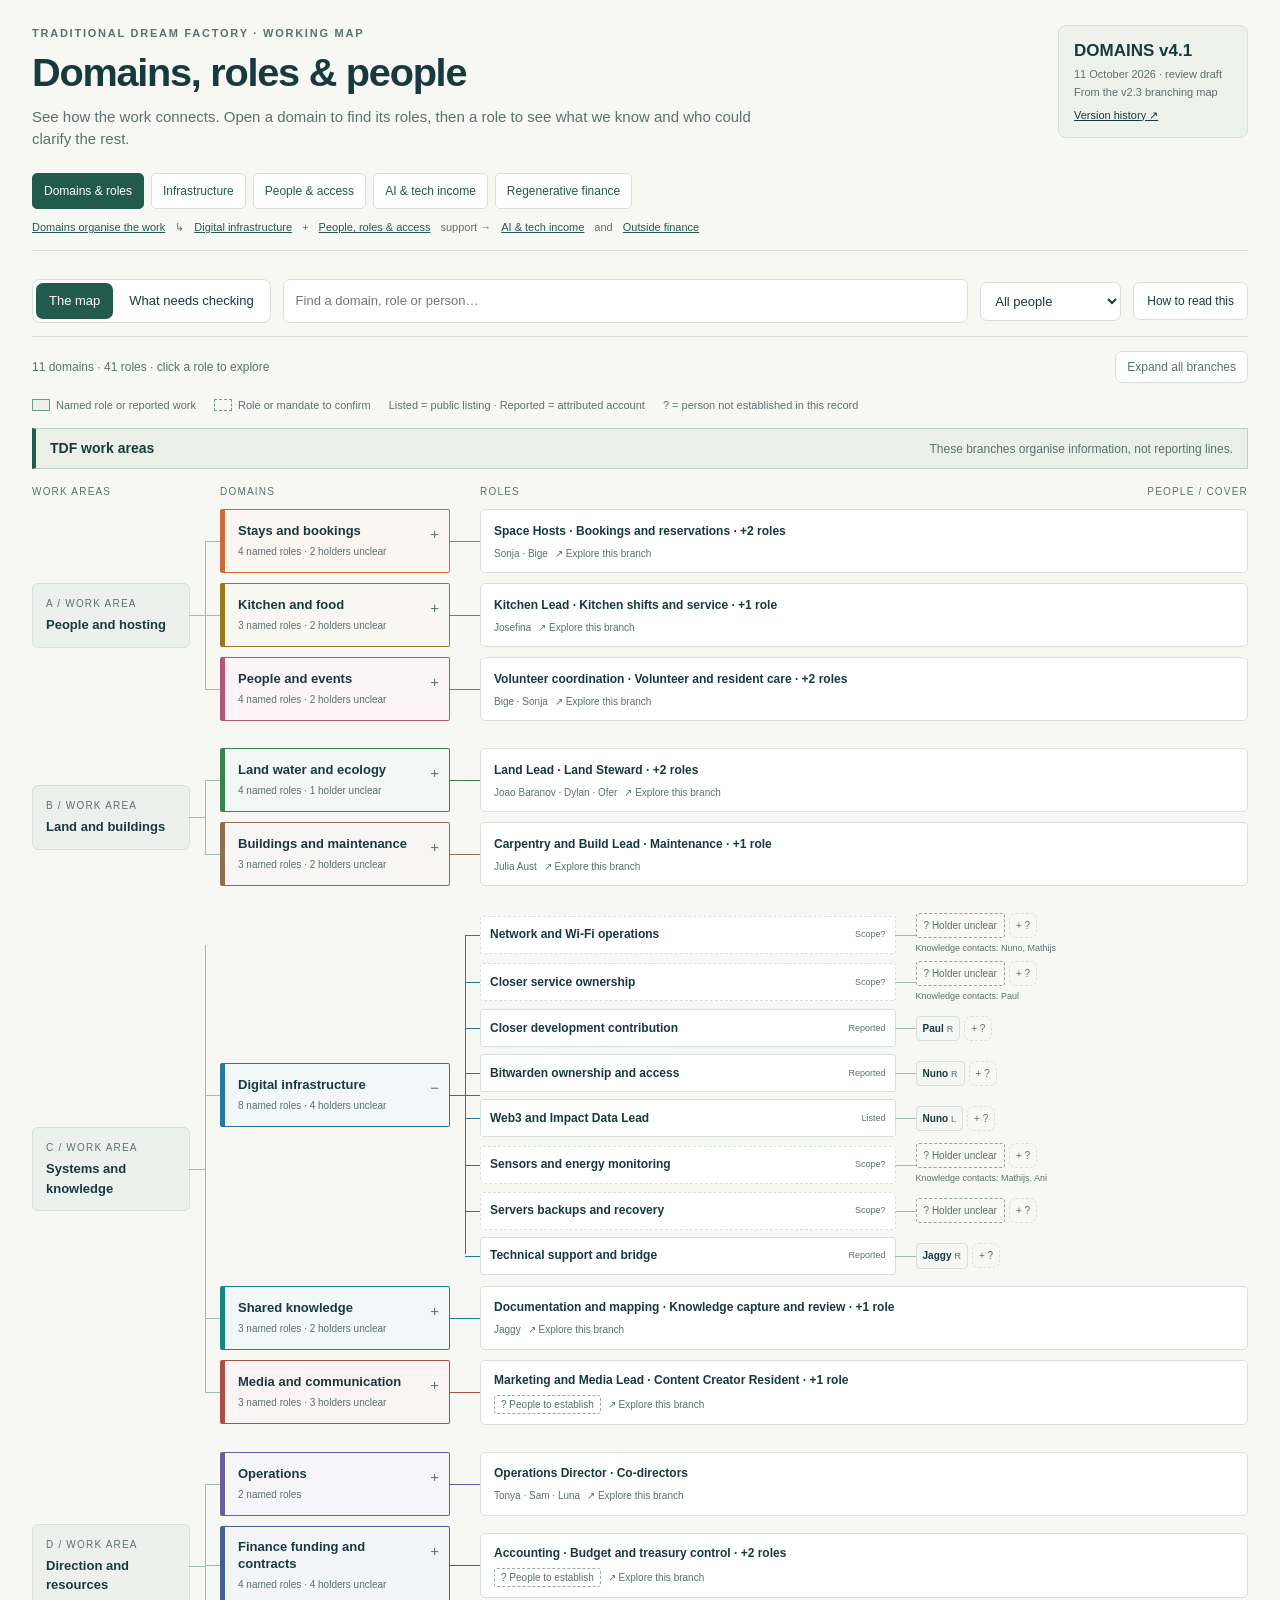
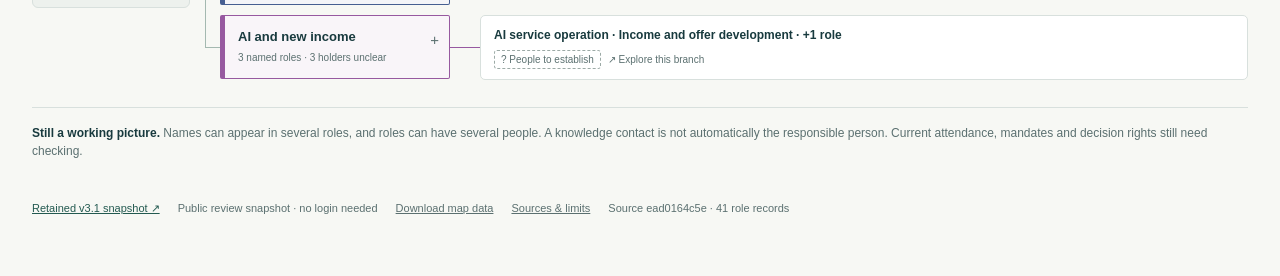
==== commit 5ae0e658: "Connect five public review maps in atlas v4.1; preserve original domains snapshot" ====
--- a/index.html
+++ b/index.html
@@ -4,7 +4,7 @@
 <meta charset="utf-8">
 <meta name="viewport" content="width=device-width,initial-scale=1">
 <meta name="description" content="A working map of TDF domains, roles and people, with evidence and questions to clarify responsibility.">
-<title>TDF · Domains, roles & people · v3.1</title>
+<title>TDF · Domains, roles & people · v4.1</title>
 <style>
 :root{--ink:#183a3e;--muted:#5b7070;--paper:#f7f8f4;--line:#d8e0dd;--white:#fff;--brand:#235a50;--soft:#eaf0eb;--shadow:0 16px 55px #203a3826;color-scheme:light}
 *{box-sizing:border-box}body{margin:0;background:var(--paper);color:var(--ink);font:15px/1.5 -apple-system,BlinkMacSystemFont,"Segoe UI",sans-serif}button,input,select{font:inherit}button,select{cursor:pointer}button{color:inherit}button:focus-visible,a:focus-visible,input:focus-visible,select:focus-visible{outline:3px solid #1e708b;outline-offset:3px}button{border:1px solid var(--line);background:white;border-radius:7px;padding:9px 13px;text-align:left}button:hover{border-color:#799b90;background:#f1f5f1}a{color:var(--brand)}button[hidden],[hidden]{display:none!important}.shell{max-width:1520px;margin:auto;padding:25px 32px 60px}header{display:flex;gap:22px;justify-content:space-between;align-items:flex-start}.eyebrow{font-size:11px;letter-spacing:.16em;text-transform:uppercase;font-weight:750;color:var(--muted)}h1{font-size:clamp(26px,3.1vw,41px);letter-spacing:-1.25px;line-height:1.12;margin:8px 0 12px;font-weight:700}h2,h3,p{margin-top:0}.intro{font-size:15px;max-width:750px;color:var(--muted);margin-bottom:0}.version{background:#edf2ed;min-width:190px;border:1px solid var(--line);border-radius:8px;padding:12px 15px;flex-shrink:0}.version strong{display:block;font-size:17px}.version span{display:block;color:var(--muted);font-size:11px;margin-top:2px}.version button{padding:0;border:0;background:none;font-size:11px;text-decoration:underline;margin-top:6px}.toolbar{position:sticky;top:0;background:var(--paper);z-index:5;padding:20px 0 13px;border-bottom:1px solid var(--line);display:flex;gap:12px;align-items:center;flex-wrap:wrap}.tabs{display:flex;border:1px solid var(--line);border-radius:8px;padding:3px;background:white;gap:3px}.tabs button{border:0;padding:8px 13px;font-size:13px;background:transparent}.tabs button[aria-selected=true]{background:var(--brand);color:white}.search{min-width:200px;flex:1;position:relative}.search input{width:100%;border:1px solid var(--line);border-radius:7px;padding:11px 12px;background:white;font-size:13px;color:var(--ink)}select{background:white;border:1px solid var(--line);border-radius:7px;padding:10px 28px 10px 10px;font-size:13px;max-width:240px;color:var(--ink)}.toolbar .plain{font-size:12px}.map-tools{display:flex;justify-content:space-between;gap:12px;align-items:center;margin:14px 0;color:var(--muted);font-size:12px}.map-tools button{padding:6px 11px;font-size:12px}.legend{display:flex;flex-wrap:wrap;gap:7px 18px;font-size:11px;color:var(--muted);margin-bottom:15px}.key{display:inline-flex;align-items:center;gap:6px}.sample{width:18px;height:12px;border:1px solid #719b85;background:#eaf0eb;display:inline-block}.sample.dashed{border-style:dashed;background:transparent}.flow-heading{display:grid;grid-template-columns:158px 230px 1fr;gap:30px;color:var(--muted);font-size:10px;letter-spacing:.12em;text-transform:uppercase;margin-bottom:10px}.flow-heading span:last-child{display:flex;justify-content:space-between}.map-root{border:1px solid #bdd0c4;border-left:4px solid var(--brand);background:#eaf0e7;padding:9px 14px;margin-bottom:15px;display:flex;justify-content:space-between;align-items:center;font-size:12px}.map-root strong{font-size:14px}.map-root span{color:var(--muted)}.tree-group{display:grid;grid-template-columns:158px minmax(0,1fr);gap:30px;position:relative;padding:0 0 17px;margin-bottom:10px}.group-label{position:relative;padding:12px 13px;background:#edf1ed;border:1px solid var(--line);border-radius:6px;align-self:center;font-weight:650;font-size:13px}.group-label small{display:block;font-weight:400;font-size:10px;letter-spacing:.12em;color:var(--muted);margin-bottom:4px}.group-label:after{content:"";position:absolute;left:100%;width:16px;top:50%;border-top:1px solid #a4b9b0}.domain-branches{position:relative;display:flex;flex-direction:column;gap:10px}.domain-branches:before{content:"";position:absolute;left:-15px;top:32px;bottom:32px;border-left:1px solid #a4b9b0}.domain-branch{display:grid;grid-template-columns:230px minmax(0,1fr);gap:30px;position:relative;align-items:center}.domain-branch:before{content:"";position:absolute;width:15px;left:-15px;top:50%;border-top:1px solid #a4b9b0}.domain-node{border:1.5px solid var(--domain);border-left:5px solid var(--domain);border-radius:2px;background:color-mix(in srgb,var(--domain) 6%,white);padding:12px 13px;min-height:64px;position:relative;width:100%}.domain-node:after{content:"";position:absolute;left:100%;width:31px;top:50%;border-top:1px solid var(--domain)}.domain-node strong{font-size:13px;display:block;line-height:1.3;padding-right:14px}.domain-node span{font-size:10px;color:var(--muted);display:block;margin-top:4px}.domain-node .toggle{position:absolute;right:10px;top:12px;font-size:15px;line-height:1}.domain-node:hover{background:color-mix(in srgb,var(--domain) 12%,white)}.domain-preview{background:white;border:1px solid var(--line);border-radius:5px;padding:10px 13px;min-height:64px;width:100%;position:relative}.domain-preview strong{font-size:12px;font-weight:550;display:block}.domain-preview .preview-bottom{display:flex;align-items:center;gap:7px;flex-wrap:wrap;margin-top:6px;font-size:10px;color:var(--muted)}.unknown-label{border:1px dashed #9caaa6;padding:1px 6px;border-radius:3px}.preview-roles{color:var(--muted);font-size:11px;margin-top:3px}.roles{display:flex;flex-direction:column;gap:5px;position:relative}.roles:before{content:"";position:absolute;left:-15px;top:22px;bottom:22px;border-left:1px solid var(--domain)}.role-line{display:grid;grid-template-columns:minmax(170px,1fr) minmax(175px,.8fr);gap:20px;position:relative;align-items:center;min-height:40px}.role-line:before{content:"";position:absolute;width:15px;left:-15px;top:50%;border-top:1px solid var(--domain)}.role-button{position:relative;min-height:38px;width:100%;padding:7px 9px;border-radius:3px;line-height:1.25;font-size:12px;display:flex;align-items:center;justify-content:space-between;gap:8px}.role-button:after{content:"";position:absolute;left:100%;width:21px;top:50%;border-top:1px solid #a4b9b0}.role-button.provisional{border-style:dashed}.role-button b{font-weight:550}.role-button.selected{outline:2px solid var(--domain);outline-offset:1px;background:color-mix(in srgb,var(--domain) 8%,white)}.role-basis{font-size:9px;color:var(--muted);white-space:nowrap}.role-people{display:flex;gap:4px;flex-wrap:wrap;align-items:center}.person-chip{font-size:10px;border-radius:4px;padding:4px 6px;font-weight:600;background:#f4f7f3}.person-chip small{font-weight:400;color:var(--muted);margin-left:3px;font-size:9px}.unknown-chip{font-size:10px;border:1px dashed #91a59d;background:transparent;border-radius:3px;padding:4px 7px;color:var(--muted)}.contact-line{font-size:9px;color:var(--muted);width:100%}.add-slot{font-size:10px;background:transparent;border-style:dashed;padding:4px 6px;color:var(--muted)}.empty{padding:40px;border:1px dashed #a4b9b0;border-radius:7px;color:var(--muted);text-align:center}.notice{font-size:12px;color:var(--muted);padding:16px 0;border-top:1px solid var(--line);margin-top:10px}.notice strong{color:var(--ink)}.q-intro{padding:24px 0 8px;display:flex;gap:20px;justify-content:space-between}.q-intro h2{font-size:24px;letter-spacing:-.5px;margin-bottom:6px}.q-intro p{font-size:13px;max-width:670px;color:var(--muted)}.q-intro button{align-self:flex-start;font-size:12px}.q-section{font-size:11px;font-weight:700;letter-spacing:.09em;text-transform:uppercase;color:var(--muted);margin:24px 0 10px}.questions-grid{display:grid;grid-template-columns:repeat(2,minmax(0,1fr));gap:14px}.question{background:white;border:1px solid var(--line);border-top:3px solid var(--domain,#577c72);border-radius:7px;padding:18px}.question h3{font-size:16px;line-height:1.4;margin:7px 0 12px;letter-spacing:-.1px}.question .q-domain{font-size:10px;color:var(--muted);text-transform:uppercase;letter-spacing:.08em}.question .ask{font-size:12px;line-height:1.55;margin-bottom:9px}.question .ask b{font-weight:650}.question .why{color:var(--muted)}.question .clarifies{font-size:12px;color:var(--muted);margin:10px 0 12px}.question button{font-size:11px;padding:6px 9px;margin-right:5px}.question details{font-size:11px;color:var(--muted);margin:10px 0}.question summary{cursor:pointer}.question ul{padding-left:17px}.q-count{font-size:12px;color:var(--muted);margin-bottom:6px}.aside-shade{position:fixed;inset:0;background:#142b2b28;z-index:10}.drawer{position:fixed;right:0;top:0;bottom:0;width:470px;max-width:100%;background:#fcfdfb;z-index:11;box-shadow:var(--shadow);overflow:auto;padding:24px}.drawer-close{position:sticky;top:0;float:right;z-index:2;background:#fff;padding:6px 11px;font-size:12px}.drawer .detail-domain{font-size:11px;color:var(--muted);margin:10px 80px 10px 0;letter-spacing:.08em;text-transform:uppercase}.drawer h2{font-size:25px;line-height:1.2;margin:12px 0 18px;letter-spacing:-.5px;clear:both}.drawer h3{font-size:12px;text-transform:uppercase;letter-spacing:.05em;margin:23px 0 8px}.drawer p{font-size:14px;line-height:1.6}.drawer .warning{padding:12px;border:1px dashed #a6b7ac;background:#f4f6ef;font-size:12px;color:var(--muted)}.drawer .detail-person{display:block;width:100%;padding:11px 12px;margin:6px 0;font-size:13px}.drawer .detail-person small{display:block;color:var(--muted);font-size:11px}.source{border-top:1px solid var(--line);padding:13px 0;font-size:12px}.source p{font-size:12px;color:var(--muted);margin:5px 0 0}.source .source-date{font-size:10px;color:var(--muted)}.inline-question{border-left:3px solid #70958a;padding:9px 0 9px 12px;margin:10px 0;font-size:13px}.inline-question small{display:block;margin-top:6px;color:var(--muted)}.drawer .action{display:inline-block;margin:8px 8px 8px 0;font-size:12px}.history-row{border-top:1px solid var(--line);padding:10px 0}.history-row strong{font-size:13px}.history-row p{font-size:12px;margin:4px 0}.toast{position:fixed;bottom:20px;left:50%;transform:translateX(-50%);background:var(--brand);color:white;max-width:90%;padding:11px 18px;border-radius:8px;font-size:13px;z-index:30;box-shadow:var(--shadow)}.fallback{width:100%;min-height:110px;margin:8px 0;font-size:12px;padding:10px}.mobile-hint{display:none}.filter-state{font-size:12px;margin:12px 0;padding:9px 12px;background:#eaf0e7}.filter-state button{font-size:11px;padding:3px 7px;margin-left:10px}.list-link{display:block;width:100%;margin:6px 0;padding:10px;font-size:13px}.list-link small{display:block;color:var(--muted);font-size:11px}.result-count{font-variant-numeric:tabular-nums}.about-footer{display:flex;gap:18px;font-size:11px;color:var(--muted);flex-wrap:wrap;margin-top:24px}.about-footer button{border:0;background:none;padding:0;font-size:11px;text-decoration:underline;color:var(--muted)}
@@ -12,14 +12,16 @@
 @media(max-width:1000px){.shell{padding:22px}.flow-heading{grid-template-columns:125px 190px 1fr;gap:22px}.tree-group{grid-template-columns:125px minmax(0,1fr);gap:22px}.domain-branch{grid-template-columns:190px minmax(0,1fr);gap:24px}.domain-node:after{width:25px}.group-label{font-size:12px;padding:11px 9px}.group-label:after{width:8px}.role-line{grid-template-columns:minmax(135px,1fr) minmax(100px,.7fr);gap:15px}.role-button:after{width:16px}.role-basis{display:none}.questions-grid{gap:12px}.toolbar{gap:8px}select{max-width:200px}}
 @media(max-width:720px){.shell{padding:18px 14px 35px}header{gap:10px}h1{font-size:27px;letter-spacing:-.8px}.eyebrow{font-size:9px}.intro{font-size:12px}.version{min-width:85px;padding:8px;max-width:105px}.version strong{font-size:13px}.version span{font-size:9px}.version .origin{display:none}.toolbar{position:relative;padding-top:16px;gap:8px}.tabs{width:100%}.tabs button{flex:1;text-align:center}.search{flex-basis:100%}select{flex:1;max-width:100%;min-width:0}.toolbar .plain{font-size:11px}.map-tools{align-items:flex-start;font-size:11px}.flow-heading{display:none}.legend{font-size:10px;gap:5px 10px}.map-root{font-size:10px}.map-root span{max-width:150px;text-align:right}.tree-group{display:block;margin-bottom:18px}.group-label{background:none;border:0;border-bottom:1px solid var(--line);padding:8px 0;margin-bottom:12px;display:flex;gap:8px;align-items:center;letter-spacing:.02em}.group-label small{margin:0}.group-label:after,.domain-branches:before,.domain-branch:before{display:none}.domain-branch{grid-template-columns:1fr;gap:0;margin-left:12px;border-left:1px solid var(--domain);padding-left:12px;align-items:start}.domain-node{min-height:auto;padding:10px 12px;border-left-width:4px}.domain-node strong{font-size:13px}.domain-node:after{display:none}.domain-node span{font-size:10px}.domain-preview{min-height:auto;border-top:0;border-radius:0 0 5px 5px;padding:8px 12px;background:#ffffff9e}.preview-roles{font-size:10px}.roles{padding:10px 0 0 10px;gap:8px}.roles:before{left:0;top:30px;bottom:22px}.role-line{display:block;margin-left:8px}.role-line:before{left:-18px;width:18px;top:19px}.role-button{font-size:12px;min-height:36px;gap:5px}.role-button:after{display:none}.role-basis{display:block;font-size:8px}.role-people{padding:5px 0 0 10px;margin-left:11px;border-left:1px solid var(--line)}.person-chip{font-size:10px}.add-slot{font-size:9px}.contact-line{font-size:10px}.questions-grid{grid-template-columns:1fr}.q-intro{display:block;padding-top:18px}.q-intro h2{font-size:22px}.q-intro p{font-size:12px}.q-intro button{margin-bottom:8px}.question{padding:16px}.question h3{font-size:15px}.drawer{width:100%;top:8%;border-radius:15px 15px 0 0;padding:20px}.notice{font-size:11px}.mobile-hint{display:block;font-size:10px;color:var(--muted)}}
 @media print{body{background:#fff;font-size:10pt}.shell{padding:0;max-width:none}.toolbar,.map-tools,.about-footer,.version button,.aside-shade,.drawer,.toast,.q-intro button,.question button{display:none!important}.tree-group,.domain-branch,.role-line,.question{break-inside:avoid}.domain-preview{display:none}.roles[hidden]{display:flex!important}.map-root{margin:10px 0}.role-button,.person-chip,.domain-node{color:#111}.questions-grid{display:block}.question{margin-bottom:12px}.intro,.notice{font-size:10pt}.version{padding:8px}h1{font-size:24pt}.flow-heading{display:none}.tree-group{grid-template-columns:110px minmax(0,1fr);gap:20px}.domain-branch{grid-template-columns:160px minmax(0,1fr);gap:24px}}
+.atlas-nav{display:flex;gap:7px;flex-wrap:wrap;margin:22px 0 10px}.atlas-nav a{border:1px solid #d8e0dd;padding:8px 11px;background:#fff;border-radius:5px;font-size:12px;text-decoration:none;color:#235a50}.atlas-nav a[aria-current=page]{background:#235a50;color:#fff;border-color:#235a50}.relationship-strip{font-size:11px;color:#5b7070;display:flex;gap:6px 10px;align-items:center;flex-wrap:wrap;border-bottom:1px solid #d8e0dd;padding:0 0 15px;margin-bottom:8px}.relationship-strip a{color:#235a50}.cross-links{display:flex;flex-direction:column;gap:7px;margin:10px 0}.cross-links a{padding:9px 11px;border:1px solid #d8e0dd;background:#eaf0eb;text-decoration:none;border-radius:4px;font-size:12px}@media(max-width:720px){.atlas-nav{margin-top:16px;gap:5px}.atlas-nav a{padding:7px 8px;font-size:11px}.relationship-strip{font-size:10px}}
 </style>
 </head>
 <body>
 <div class="shell">
 <header>
  <div><div class="eyebrow">Traditional Dream Factory · working map</div><h1>Domains, roles &amp; people</h1><p class="intro">See how the work connects. Open a domain to find its roles, then a role to see what we know and who could clarify the rest.</p></div>
- <div class="version"><strong>DOMAINS v3.1</strong><span>11 October 2026 · review draft</span><span class="origin">From the v2.3 branching map</span><button id="historyBtn">Version history ↗</button></div>
+ <div class="version"><strong>DOMAINS v4.1</strong><span>11 October 2026 · review draft</span><span class="origin">From the v2.3 branching map</span><button id="historyBtn">Version history ↗</button></div>
 </header>
+<nav class="atlas-nav" aria-label="Five connected maps"><a href="index.html" aria-current="page">Domains &amp; roles</a><a href="infrastructure.html">Infrastructure</a><a href="people.html">People &amp; access</a><a href="ai-revenue.html">AI &amp; tech income</a><a href="regenerative-finance.html">Regenerative finance</a></nav><div class="relationship-strip" aria-label="How the maps connect"><a href="index.html">Domains organise the work</a><span>↳</span><a href="infrastructure.html">Digital infrastructure</a><span>+</span><a href="people.html">People, roles &amp; access</a><span>support →</span><a href="ai-revenue.html">AI &amp; tech income</a><span>and</span><a href="regenerative-finance.html">Outside finance</a></div>
 <div class="toolbar">
  <nav class="tabs" role="tablist" aria-label="Map views"><button id="mapTab" role="tab" aria-controls="mapView" aria-selected="true">The map</button><button id="questionsTab" role="tab" aria-controls="questionsView" aria-selected="false">What needs checking</button></nav>
  <label class="search"><input id="search" type="search" placeholder="Find a domain, role or person…" aria-label="Search map and questions"></label>
@@ -42,15 +44,16 @@
  <div class="notice"><strong>Useful first test:</strong> let someone find a familiar piece of work, point out a missing person or role, and identify who they would contact next. Record their correction with its source and date before changing the map.</div>
 </section>
 </main>
-<footer class="about-footer"><span>Public review snapshot · no login needed</span><button id="dataBtn">Download map data</button><button id="sourcesBtn">Sources &amp; limits</button><span id="sourceStamp"></span></footer>
+<footer class="about-footer"><a href="versions/domains-v3.1.html">Retained v3.1 snapshot ↗</a><span>Public review snapshot · no login needed</span><button id="dataBtn">Download map data</button><button id="sourcesBtn">Sources &amp; limits</button><span id="sourceStamp"></span></footer>
 </div>
 <div id="shade" class="aside-shade" hidden></div>
 <aside id="drawer" class="drawer" role="dialog" aria-modal="true" aria-label="Map detail" hidden><button id="closeDrawer" class="drawer-close">Close ×</button><div id="detail"></div></aside>
 <div id="toast" class="toast" role="status" hidden></div>
 <noscript><p style="padding:30px">This interactive map needs JavaScript enabled to display its domains, roles and people.</p></noscript>
-<script id="map-data" type="application/json">{"version":"v3.1","date":"11 October 2026","selectedLayout":"v2.3 branching map","sourceSha256":"ead0164c5e479eb66ed9fb8da38b4e2dcf111981c3efc143a50f6cfc2ae42e62","domains":[{"id":"hospitality","group":"People and hosting","groupCode":"A","name":"Stays and bookings","color":"#CC693D","gap":"Confirm the full host roster and who closes a booking or arrival issue."},{"id":"food","group":"People and hosting","groupCode":"A","name":"Kitchen and food","color":"#9A791B","gap":"Confirm service, shift and supply roles beyond the listed Kitchen Lead."},{"id":"participation","group":"People and hosting","groupCode":"A","name":"People and events","color":"#B55378","gap":"Clarify volunteer, resident, team-care and event responsibilities separately."},{"id":"land","group":"Land and buildings","groupCode":"B","name":"Land water and ecology","color":"#398153","gap":"Confirm current land scopes and handover; Joao and Bara are not merged."},{"id":"build","group":"Land and buildings","groupCode":"B","name":"Buildings and maintenance","color":"#8B704E","gap":"Confirm who covers listed open roles and how maintenance requests are handled."},{"id":"digital","group":"Systems and knowledge","groupCode":"C","name":"Digital infrastructure","color":"#2877A1","gap":"Name owners and cover for each service; technical contacts do not settle ownership."},{"id":"knowledge","group":"Systems and knowledge","groupCode":"C","name":"Shared knowledge","color":"#158680","gap":"Confirm capture, review and maintenance roles after the stewardship."},{"id":"media","group":"Systems and knowledge","groupCode":"C","name":"Media and communication","color":"#AB4F47","gap":"Confirm editorial responsibility, publishing access and current holders."},{"id":"operations","group":"Direction and resources","groupCode":"D","name":"Operations","color":"#6B5D9E","gap":"Clarify delegated decisions, resources and escalation for each role."},{"id":"finance","group":"Direction and resources","groupCode":"D","name":"Finance funding and contracts","color":"#465F91","gap":"Separate accounting, budget control, grant applications and signature powers."},{"id":"future","group":"Direction and resources","groupCode":"D","name":"AI and new income","color":"#9759A0","gap":"Exploratory scopes: validate an actual offer before appointing an operator."}],"people":[{"id":"sonja","name":"Sonja Roethlisberger","display":"Sonja"},{"id":"bige","name":"Bige Ergez","display":"Bige"},{"id":"josefina","name":"Josefina Garcia Alessandrini","display":"Josefina"},{"id":"joao","name":"Joao Baranov","display":"Joao Baranov"},{"id":"dylan","name":"Dylan Chester","display":"Dylan"},{"id":"ofer","name":"Ofer Carmon","display":"Ofer"},{"id":"julia","name":"Julia Aust","display":"Julia Aust"},{"id":"nuno","name":"Nuno","display":"Nuno"},{"id":"mathijs","name":"Mathijs","display":"Mathijs"},{"id":"paul","name":"Paul","display":"Paul"},{"id":"jaggy","name":"Jaggy","display":"Jaggy"},{"id":"ani","name":"Ani Anca","display":"Ani"},{"id":"tonya","name":"Tonya Gorman","display":"Tonya"},{"id":"sam","name":"Samuel Delesque","display":"Sam"},{"id":"luna","name":"Luna Mangan","display":"Luna"},{"id":"jen","name":"Jen","display":"Jen"},{"id":"charlie","name":"Charlie Fisher","display":"Charlie"},{"id":"monty","name":"Monty","display":"Monty"},{"id":"august","name":"August","display":"August"}],"roles":[{"id":"hosts","domain":"hospitality","name":"Space Hosts","basis":"Listed / Reported","holders":[{"id":"sonja","basis":"Listed"},{"id":"bige","basis":"Reported"}],"contacts":[],"scope":"Shared hosting role; full roster and current remit to confirm","sourceIds":["T1","C1","J1"]},{"id":"bookings","domain":"hospitality","name":"Bookings and reservations","basis":"Reported","holders":[{"id":"bige","basis":"Reported"}],"contacts":["sonja"],"scope":"Booking work; responsibility through resolution still to confirm","sourceIds":["J2","P1"]},{"id":"hospitality_manager","domain":"hospitality","name":"Hospitality Manager","basis":"Listed","holders":[],"contacts":[],"scope":"Holder unspecified in public list","sourceIds":["T1"]},{"id":"housekeeping","domain":"hospitality","name":"Housekeeping","basis":"Listed open","holders":[],"contacts":[],"scope":"Public external open position; current cover unknown","sourceIds":["T1"]},{"id":"kitchen_lead","domain":"food","name":"Kitchen Lead","basis":"Listed","holders":[{"id":"josefina","basis":"Listed"}],"contacts":[],"scope":"Kitchen leadership; current remit to confirm","sourceIds":["T1"]},{"id":"kitchen_service","domain":"food","name":"Kitchen shifts and service","basis":"Scope?","holders":[],"contacts":[],"scope":"Name people and cover for recurring service work","sourceIds":["K1"]},{"id":"food_supplies","domain":"food","name":"Food supplies and purchasing","basis":"Scope?","holders":[],"contacts":[],"scope":"Identify supply responsibility and delegated spending","sourceIds":["J1"]},{"id":"volunteers","domain":"participation","name":"Volunteer coordination","basis":"Reported","holders":[{"id":"bige","basis":"Reported"}],"contacts":["sonja"],"scope":"Coordination context; full remit needs confirmation","sourceIds":["J2","P1"]},{"id":"community_care","domain":"participation","name":"Volunteer and resident care","basis":"Reported","holders":[{"id":"sonja","basis":"Reported"},{"id":"bige","basis":"Reported"}],"contacts":[],"scope":"Shared care context described in Citizens Week; mandate to clarify","sourceIds":["C1"]},{"id":"team_care","domain":"participation","name":"Team care and conflict support","basis":"Scope?","holders":[],"contacts":[],"scope":"Team support is discussed separately; speaker/holder not established","sourceIds":["C1"]},{"id":"event_coordination","domain":"participation","name":"Event coordination","basis":"Scope?","holders":[],"contacts":[],"scope":"Holder and scope vary by event","sourceIds":["J1","J3"]},{"id":"land_lead","domain":"land","name":"Land Lead","basis":"Listed","holders":[{"id":"joao","basis":"Listed"}],"contacts":[],"scope":"Current handover and mandate need confirmation","sourceIds":["T1","L1"]},{"id":"land_steward","domain":"land","name":"Land Steward","basis":"Listed / Reported","holders":[{"id":"dylan","basis":"Listed"}],"contacts":[],"scope":"Practical continuity; exact land-care scope to confirm","sourceIds":["T1","L1"]},{"id":"land_consultant","domain":"land","name":"Land Consultant","basis":"Listed","holders":[{"id":"ofer","basis":"Listed"}],"contacts":[],"scope":"Expert and advisory role","sourceIds":["T1","L1"]},{"id":"water_monitoring","domain":"land","name":"Water monitoring and land data","basis":"Scope?","holders":[],"contacts":["monty","august"],"scope":"Ownership and collection/review responsibilities to establish","sourceIds":["J3","I1"]},{"id":"build_lead","domain":"build","name":"Carpentry and Build Lead","basis":"Listed","holders":[{"id":"julia","basis":"Listed"}],"contacts":[],"scope":"Build scope; does not settle all maintenance ownership","sourceIds":["T1"]},{"id":"maintenance","domain":"build","name":"Maintenance","basis":"Listed open","holders":[],"contacts":[],"scope":"Public open position; actual cover unknown","sourceIds":["T1"]},{"id":"build_residents","domain":"build","name":"Build residents","basis":"Listed open","holders":[],"contacts":[],"scope":"Public open role; allow several people and rotating cover","sourceIds":["T1"]},{"id":"network","domain":"digital","name":"Network and Wi-Fi operations","basis":"Scope?","holders":[],"contacts":["nuno","mathijs"],"scope":"Knowledge contacts known; service owner not established","sourceIds":["I1","J2"]},{"id":"closer_owner","domain":"digital","name":"Closer service ownership","basis":"Scope?","holders":[],"contacts":["paul"],"scope":"Owner and support route unknown; Paul is a contributor","sourceIds":["J2","I1"]},{"id":"closer_contribution","domain":"digital","name":"Closer development contribution","basis":"Reported","holders":[{"id":"paul","basis":"Reported"}],"contacts":[],"scope":"Contribution only; precise remit and access unknown","sourceIds":["J2"]},{"id":"vault","domain":"digital","name":"Bitwarden ownership and access","basis":"Reported","holders":[{"id":"nuno","basis":"Reported"}],"contacts":[],"scope":"TDF Bitwarden ownership; permissions and cover to clarify","sourceIds":["A1"]},{"id":"web3","domain":"digital","name":"Web3 and Impact Data Lead","basis":"Listed","holders":[{"id":"nuno","basis":"Listed"}],"contacts":[],"scope":"Published role; exact current scope to confirm","sourceIds":["T1"]},{"id":"monitoring","domain":"digital","name":"Sensors and energy monitoring","basis":"Scope?","holders":[],"contacts":["mathijs","ani"],"scope":"Setup/app knowledge known; ongoing owner to establish","sourceIds":["I1"]},{"id":"servers","domain":"digital","name":"Servers backups and recovery","basis":"Scope?","holders":[],"contacts":[],"scope":"Separate ownership per service; recovery responsibilities open","sourceIds":["I1"]},{"id":"tech_bridge","domain":"digital","name":"Technical support and bridge","basis":"Reported","holders":[{"id":"jaggy","basis":"Reported"}],"contacts":[],"scope":"Current stewardship: connect requests with the people able to act","sourceIds":["J2","J3"]},{"id":"mapping","domain":"knowledge","name":"Documentation and mapping","basis":"Reported","holders":[{"id":"jaggy","basis":"Reported"}],"contacts":[],"scope":"Current map and interview work","sourceIds":["J2","J3"]},{"id":"capture_review","domain":"knowledge","name":"Knowledge capture and review","basis":"Scope?","holders":[],"contacts":[],"scope":"Capture, correction and publishing responsibilities differ","sourceIds":["K1","L1"]},{"id":"knowledge_upkeep","domain":"knowledge","name":"Shared knowledge maintenance","basis":"Scope?","holders":[],"contacts":["jen"],"scope":"Ongoing upkeep and handover open; Jen has relevant home-lab work","sourceIds":["J3"]},{"id":"media_lead","domain":"media","name":"Marketing and Media Lead","basis":"Listed open","holders":[],"contacts":[],"scope":"Public vacancy listing","sourceIds":["T1"]},{"id":"creator","domain":"media","name":"Content Creator Resident","basis":"Listed open","holders":[],"contacts":[],"scope":"Public open position; actual contributors separate","sourceIds":["T1"]},{"id":"editorial","domain":"media","name":"Editorial review and publishing","basis":"Scope?","holders":[],"contacts":[],"scope":"Identify reviewer, publisher, access and ongoing responsibility","sourceIds":["M1"]},{"id":"operations_director","domain":"operations","name":"Operations Director","basis":"Listed","holders":[{"id":"tonya","basis":"Listed"}],"contacts":[],"scope":"Day-to-day coordination; delegated limits need confirmation","sourceIds":["T1","C1"]},{"id":"directors","domain":"operations","name":"Co-directors","basis":"Listed","holders":[{"id":"sam","basis":"Listed"},{"id":"luna","basis":"Listed"}],"contacts":[],"scope":"Shared listed role; actual decision boundaries still to confirm","sourceIds":["T1"]},{"id":"accounting","domain":"finance","name":"Accounting","basis":"Scope?","holders":[],"contacts":[],"scope":"CAAC Accounting listed as provider; accountable human not established","sourceIds":["T1"]},{"id":"budget","domain":"finance","name":"Budget and treasury control","basis":"Scope?","holders":[],"contacts":[],"scope":"Current authority, account access and budget boundaries need evidence","sourceIds":["C1","F1"]},{"id":"funding","domain":"finance","name":"Funding and grant applications","basis":"Scope?","holders":[],"contacts":["monty"],"scope":"Applicant/recipient mandate open; Start PME listed as support provider","sourceIds":["F1","J3","T1"]},{"id":"contracts","domain":"finance","name":"Contracts and signing","basis":"Scope?","holders":[],"contacts":[],"scope":"Specific entity, authorised signatory and approvals to establish","sourceIds":["F1"]},{"id":"ai_operator","domain":"future","name":"AI service operation","basis":"Scope?","holders":[],"contacts":["charlie","jen","jaggy"],"scope":"Future scope; no operating appointment or service commitment","sourceIds":["J3"]},{"id":"income_offers","domain":"future","name":"Income and offer development","basis":"Scope?","holders":[],"contacts":["charlie","jen","jaggy"],"scope":"Future work scope to test against a real offer and demand","sourceIds":["J3"]},{"id":"business_pilots","domain":"future","name":"Offsite and event business pilots","basis":"Scope?","holders":[],"contacts":["charlie","jen","jaggy"],"scope":"Future business scope; host capacity and operator open","sourceIds":["J3"]}],"questions":[{"id":"Q01","domain":"operations","roleIds":["operations_director","directors"],"priority":"first","question":"Can we walk through one routine repair and one change that needs approval: who decides, what can they spend, and when do they involve someone else?","ask":[{"name":"Tonya","personId":"tonya","why":"Start with the daily operations route and an actual example.","basis":"Listed Operations Director; delegated limits unconfirmed."},{"name":"Sam","personId":"sam","why":"Ask the listed co-directors only where the example exceeds delegated operations scope.","basis":"Listed co-directors: person IDs sam and luna; actual powers unconfirmed."},{"name":"Luna","personId":"luna","why":"Ask the listed co-directors only where the example exceeds delegated operations scope.","basis":"Listed co-directors: person IDs sam and luna; actual powers unconfirmed."}],"clarifies":"Delegated remit, spending limits, escalation and the evidence of an adopted decision process.","sourceIds":["T1","C1","F1"]},{"id":"Q02","domain":"digital","roleIds":["network"],"priority":"first","question":"For the activity-space Wi-Fi, who can trace and repair the link, who is responsible until it works, and what is the actual status of the fixed-line order?","ask":[{"name":"Nuno","personId":"nuno","why":"Start with the recorded on-site network knowledge contact.","basis":"Knowledge contact, not an established network service owner."},{"name":"Mathijs","personId":"mathijs","why":"Use the installer's remote knowledge if the route or configuration is unclear.","basis":"Recorded installer/contact; present authority and availability unconfirmed."}],"clarifies":"Service owner, authorised repair route, tested room-to-internet result and provider-backed fixed-line status.","sourceIds":["I1","J2","J3"]},{"id":"Q03","domain":"hospitality","roleIds":["hosts","bookings","hospitality_manager","housekeeping"],"priority":"first","question":"When a guest has a booking or arrival problem, who receives it, who takes it through to resolution, and who covers hosting and housekeeping when they are away?","ask":[{"name":"Bige","personId":"bige","why":"Start with practical booking work and one recent issue.","basis":"Reported bookings/volunteer work and shared hosting."},{"name":"Sonja","personId":"sonja","why":"Check shared hosting, handover and the full current roster.","basis":"Listed Space Host and reported shared care context."}],"clarifies":"Full host roster, booking closure, Hospitality Manager holder and actual housekeeping cover; a public vacancy is not proof nobody covers the work.","sourceIds":["T1","C1","J1","J2","P1"]},{"id":"Q04","domain":"land","roleIds":["land_lead","land_steward","land_consultant"],"priority":"first","question":"Which land routines does each person currently look after, what still needs handover, and who checks the practical instructions before someone else uses them?","ask":[{"name":"Dylan","personId":"dylan","why":"Start with practical continuity and the routines being used now.","basis":"Listed Land Steward; exact scope unconfirmed."},{"name":"Bara","personId":null,"why":"Recover recent practice where the existing handover identifies a gap.","basis":"Recorded practitioner in L1; no person ID in the round-2 role source. Not assumed to be Joao."},{"name":"Ofer","personId":"ofer","why":"Check expert corrections and the boundary between advice and operational decisions.","basis":"Listed Land Consultant and recorded expert knowledge."},{"name":"Joao Baranov","personId":"joao","why":"Confirm the listed Land Lead remit and its relationship to current practice.","basis":"Public Land Lead listing; current mandate/handover unconfirmed."}],"clarifies":"Separate practitioner, steward, lead and expert scopes; reviewer, usable handover and remaining continuity gaps.","sourceIds":["T1","L1"]},{"id":"Q05","domain":"knowledge","roleIds":["mapping","capture_review","knowledge_upkeep"],"priority":"first","question":"Could one contributor find and use a useful record without Jaggy, and who would correct it, approve sharing it and keep it current after this stewardship?","ask":[{"name":"Jaggy","personId":"jaggy","why":"Start with the current mapping/capture workflow and one permitted record.","basis":"Reported mapping and interview work; no permanent upkeep mandate."},{"name":"The record's practitioner or source owner","personId":null,"why":"Check the factual answer and sharing boundary with the person who knows the work.","basis":"Depends on the selected source; holder not established for this cross-domain role."},{"name":"Jen","personId":"jen","why":"Compare relevant home-lab knowledge work after the concrete workflow is clear.","basis":"Knowledge contact/reuse lead, not appointed TDF maintainer."}],"clarifies":"Capture, factual review, audience approval, correction route and accepted long-term maintenance; one real reader's usefulness check.","sourceIds":["J2","J3","K1","L1"]},{"id":"Q06","domain":"food","roleIds":["kitchen_lead","kitchen_service","food_supplies"],"priority":"later","question":"How do kitchen shifts, food orders and cover actually work this week, and who can approve a purchase or change when a problem comes up?","ask":[{"name":"Josefina","personId":"josefina","why":"Start with the listed Kitchen Lead and the current service routine.","basis":"Listed Kitchen Lead; service and purchasing delegation unconfirmed."}],"clarifies":"Actual shift/service holders, backup, supply responsibility and delegated spending rather than one assumed kitchen-wide mandate.","sourceIds":["T1","K1","J1"]},{"id":"Q07","domain":"participation","roleIds":["volunteers","community_care","team_care"],"priority":"later","question":"Who helps a new volunteer get started, who notices when a resident needs support, and where can team members take a conflict that needs a different kind of care?","ask":[{"name":"Bige","personId":"bige","why":"Start with recorded volunteer coordination and the actual arrival/handover routine.","basis":"Reported volunteer coordination and shared care."},{"name":"Sonja","personId":"sonja","why":"Check shared resident care and when support should pass to another person.","basis":"Reported shared volunteer/resident care; team-conflict holder not established."}],"clarifies":"Volunteer coordination versus resident care versus team/conflict support; willing people, boundaries and continuity.","sourceIds":["J2","P1","C1"]},{"id":"Q08","domain":"participation","roleIds":["event_coordination","business_pilots"],"priority":"later","question":"For a small November gathering, who is willing to host and coordinate it, who is it for, and what must be checked before we can call the plan ready?","ask":[{"name":"Charlie","personId":"charlie","why":"Start with the existing event-format knowledge and possible introductions.","basis":"Meeting participant and Gravity & Grace format lead; no TDF delivery commitment."},{"name":"Bige","personId":"bige","why":"Check hosting capacity and resident workload with the recorded hosts.","basis":"Recorded hosts: person IDs bige and sonja; event mandate unconfirmed."},{"name":"Sonja","personId":"sonja","why":"Check hosting capacity and resident workload with the recorded hosts.","basis":"Recorded hosts: person IDs bige and sonja; event mandate unconfirmed."},{"name":"Tonya","personId":"tonya","why":"Use the operations route for host permission and resources after feasibility is understood.","basis":"Listed Operations Director; event approval scope needs confirmation."}],"clarifies":"Audience, date window, willing coordinator/co-host, capacity, costs, permission and whether planned means decision-ready or ready to announce.","sourceIds":["J1","J3","T1","F1"]},{"id":"Q09","domain":"build","roleIds":["build_lead","maintenance","build_residents"],"priority":"later","question":"When something in a building needs fixing, who receives the request, who can do the work, and how are priorities, materials and cover agreed?","ask":[{"name":"Julia Aust","personId":"julia","why":"Start with the listed build practitioner and one recent maintenance request.","basis":"Listed Carpentry and Build Lead; not established as owner of all maintenance."}],"clarifies":"Build remit, actual maintenance/build-resident cover, request closure and the permission route for work and materials.","sourceIds":["T1","J1","F1"]},{"id":"Q10","domain":"digital","roleIds":["closer_owner","closer_contribution"],"priority":"later","question":"For a real Closer issue, what can Paul help with, who owns the service and authorises changes, and who returns an answer to the person waiting?","ask":[{"name":"Paul","personId":"paul","why":"Start with the recorded contributor to clarify remit, access and the current maintainer route.","basis":"Reported Closer contribution only; not assigned service ownership or hosting."},{"name":"Bige","personId":"bige","why":"Trace an actual booking issue from the user's side if that is the example.","basis":"Reported booking work; not an established Closer administrator."}],"clarifies":"Contributor versus service owner, permissions, support/closure route and backup.","sourceIds":["J2","I1"]},{"id":"Q11","domain":"digital","roleIds":["vault","web3"],"priority":"later","question":"How does someone request or lose access to TDF systems, what does Nuno's Bitwarden and Web3 remit cover, and who can cover that work without exposing everyone's secrets?","ask":[{"name":"Nuno","personId":"nuno","why":"Start with the reported Bitwarden owner and listed Web3/Impact Data Lead.","basis":"Bitwarden ownership reported by Jaggy; hosting, plan, permissions and exact remit unverified."}],"clarifies":"Two separate scopes, host/plan, trusted grant operator, onboarding/offboarding and accepted succession; no passwords belong in the map.","sourceIds":["A1","T1","I1"]},{"id":"Q12","domain":"land","roleIds":["water_monitoring","monitoring"],"priority":"later","question":"Which water and energy readings are useful for an actual land task, who checks they are trustworthy, and who takes responsibility when a reading stops?","ask":[{"name":"Mathijs","personId":"mathijs","why":"Start with recorded setup knowledge for the monitoring systems.","basis":"Technical knowledge contact, not established ongoing operator."},{"name":"Ani","personId":"ani","why":"Clarify the solar-app/access context for energy readings.","basis":"Recorded solar knowledge contact; actual equipment/access authority unconfirmed."},{"name":"Dylan","personId":"dylan","why":"Connect the reading to a current practical land need and route to its practitioner.","basis":"Listed Land Steward; monitoring ownership unconfirmed."},{"name":"Monty","personId":"monty","why":"Use their water/ReFi knowledge when the question is the intended outcome or evidence method.","basis":"Recorded water/ReFi contacts: person IDs monty and august; not appointed monitoring owners."},{"name":"August","personId":"august","why":"Use their water/ReFi knowledge when the question is the intended outcome or evidence method.","basis":"Recorded water/ReFi contacts: person IDs monty and august; not appointed monitoring owners."}],"clarifies":"Collection, maintenance, factual review and practical interpretation; configured sensors and modelled impact remain separate from verified field results.","sourceIds":["J3","I1","L1"]},{"id":"Q13","domain":"digital","roleIds":["servers"],"priority":"later","question":"For each existing server or hosted service, who operates it, who can restore it, and when was access and recovery last actually tested?","ask":[{"name":"Current service operator","personId":null,"why":"Start with the operator named in that service's existing handoff, rather than assume one person owns every host.","basis":"Role source does not establish a single human server/recovery holder; current TDF2 and service handoffs are the lookup route."},{"name":"Nuno","personId":"nuno","why":"Ask for a local technical route only if the service handoff leaves the operator unclear.","basis":"On-site network/access knowledge, not a blanket server ownership mandate."}],"clarifies":"Per-service ownership, access, failure response, independent recovery and handover; stored backups are not a restore test.","sourceIds":["I1","A1"]},{"id":"Q14","domain":"media","roleIds":["media_lead","creator","editorial"],"priority":"later","question":"For one piece of TDF content, who creates it, who checks facts and permissions, who can publish it, and who keeps track of the result?","ask":[{"name":"Current content practitioner","personId":null,"why":"Start with whoever actually made the selected piece and trace its real workflow.","basis":"Public media/creator vacancies do not establish actual cover; human holder not established in the role source."},{"name":"Nuno","personId":"nuno","why":"Use the recorded scheduling/media context if the current production route is unclear.","basis":"Professional media context in J2; no editorial appointment inferred."},{"name":"Tonya","personId":"tonya","why":"Clarify direction or the route to an approver only after the production workflow is known.","basis":"Recorded media/direction context; publishing authority unconfirmed."}],"clarifies":"Actual contributors versus listed vacancies, factual/permission reviewer, publisher access, follow-up and long-term editorial accountability.","sourceIds":["T1","M1","J2"]},{"id":"Q15","domain":"finance","roleIds":["accounting","budget"],"priority":"later","question":"Who can explain the current accounts and show what is available, restricted or owed, and who is allowed to approve spending from each budget?","ask":[{"name":"Current accounting practitioner / CAAC liaison","personId":null,"why":"Start with the actual books and provider relationship.","basis":"CAAC Accounting is publicly listed as a provider; accountable human and current engagement unestablished."},{"name":"Tonya","personId":"tonya","why":"Identify the budget decision route for a concrete operations cost if the accounts contact cannot settle it.","basis":"Listed operations route; treasury or accounting ownership not established."}],"clarifies":"Accountable human, ledger freshness, restricted funds and obligations, access and delegated budget powers; public fundraising is not cash available.","sourceIds":["T1","C1","F1"]},{"id":"Q16","domain":"finance","roleIds":["funding"],"priority":"later","question":"Which funding proposals already exist, what was actually submitted or received, and who would own one new application if a concrete project fits?","ask":[{"name":"Current proposal author or grant-support contact","personId":null,"why":"Start with the specific proposal, its records and the actual Start PME relationship.","basis":"Start PME is publicly listed as grant support; contact, engagement and mandate unconfirmed."},{"name":"Monty","personId":"monty","why":"Clarify relevant ecology/ReFi routes and the underlying project where needed.","basis":"Recorded knowledge contact, not grant approver or appointed applicant."},{"name":"Charlie","personId":"charlie","why":"Recover the status/source of his earlier NEB direction where relevant.","basis":"Proposal/meeting knowledge; current application responsibility unconfirmed."}],"clarifies":"Receipt-backed proposal register, project fit, eligible recipient, responsible applicant, co-funding/payment timing and decision route.","sourceIds":["F1","J3","T1"]},{"id":"Q17","domain":"finance","roleIds":["contracts"],"priority":"later","question":"For a specific event, service or funding agreement, which entity would make the commitment, who can sign it, and what approval must happen first?","ask":[{"name":"Person currently handling that agreement","personId":null,"why":"Start with the actual document and route, not a general entity diagram.","basis":"Contract/signatory holder is unknown in the role source."},{"name":"Sam","personId":"sam","why":"Ask the listed co-director to identify the documented entity/signature route if it remains unclear.","basis":"Listed co-director; signing authority not established."},{"name":"Luna","personId":"luna","why":"Check the other listed co-director's route where this commitment requires it.","basis":"Listed co-director; signing authority not established."}],"clarifies":"Entity, authorised signatory, adopted approval and obligations for the specific commitment; OASA, Enseada and community governance differ.","sourceIds":["F1","T1"]},{"id":"Q18","domain":"future","roleIds":["income_offers"],"priority":"later","question":"What is one offer a real person might pay for, what useful result would they receive, and who would receive the payment and carry the costs?","ask":[{"name":"Jaggy","personId":"jaggy","why":"Start with his stated direction and one concrete beneficiary or prospective user.","basis":"Exploratory stewardship/offer work; no business appointment."},{"name":"Charlie","personId":"charlie","why":"Test the larger direction against a bounded offer and credible delivery group.","basis":"Meeting and proposal input; no selected TDF business."},{"name":"Jen","personId":"jen","why":"Check audience, experience and reusable knowledge work.","basis":"Meeting/home-lab input; no operating commitment."}],"clarifies":"Demand, payer, meaningful income versus attraction, TDF/operator ownership, total support costs and a smallest permitted test.","sourceIds":["J3","F1","I1"]},{"id":"Q19","domain":"digital","roleIds":["tech_bridge","ai_operator"],"priority":"later","question":"What can Jaggy help connect or improve during this stewardship, and if a small AI service proves useful, who would willingly operate and support it afterwards?","ask":[{"name":"Jaggy","personId":"jaggy","why":"Start with current bridge work and its agreed practical boundaries.","basis":"Reported technical bridge; not appointed operator of every system."},{"name":"Charlie","personId":"charlie","why":"Clarify a possible service scope and capable delivery route.","basis":"Exploratory AI contact, not appointed operator."},{"name":"Jen","personId":"jen","why":"Compare existing home-lab work and maintenance requirements if relevant.","basis":"Exploratory AI/knowledge contact, not appointed operator."}],"clarifies":"Current support scope versus a future operating appointment, named beneficiary, data permissions, support/recovery costs and accepted handover.","sourceIds":["J2","J3","I1","F1"]},{"id":"Q20","domain":"operations","roleIds":[],"priority":"later","question":"Where do the current DAO, operations and OASA/Guardians decision boundaries differ, and can we trace a recent decision to the adopted rule and people who made it?","ask":[{"name":"Tonya","personId":"tonya","why":"Start with a recent operational example and the rule actually used.","basis":"Listed Operations Director; collective/constitutional powers not inferred."},{"name":"Sam","personId":"sam","why":"Identify the current governance/entity record and relevant authorised body where needed.","basis":"Listed co-director; OASA/Guardian appointment and universal approval powers not established."},{"name":"Luna","personId":"luna","why":"Check the documented direction route and any differing account for that decision.","basis":"Listed co-director; exact current authority remains open."}],"clarifies":"Current adopted process, appointments, ecological/constitutional oversight and differing Guide/Pink Paper finance/on-site rights; one universal approver is not assumed.","sourceIds":["F1","C1","T1"]}],"sources":[{"id":"T1","title":"TDF public team listing","date":"Checked 11 October 2026","url":"https://www.traditionaldreamfactory.com/team","note":"Published roles and vacancies. A listing does not verify current attendance, complete responsibilities or decision powers."},{"id":"C1","title":"Citizens Week, day 3","date":"Historical transcript; reviewed 11 October 2026","note":"Explicitly describes Sonja and Bige as Space Hosts and shared volunteer/resident care. Unlabelled speakers are not assigned identities."},{"id":"J1","title":"Jaggy’s map corrections","date":"11 October 2026","note":"Many roles per domain and multiple people per role. Digital infrastructure covers several services. Circular layouts rejected."},{"id":"J2","title":"Professional people and role record","date":"Reconciled 9–11 October 2026","note":"Jaggy’s attributed corrections and professional context. Paul contributes to Closer; his remit and ownership remain unresolved."},{"id":"P1","title":"Hosting and booking clarification","date":"Jaggy’s answer, 2 October 2026","note":"Sonja and Bige both appear in hosting, bookings and shared-space context. Only this professional information is included."},{"id":"J3","title":"Jaggy, Charlie, Jen and Mathijs call","date":"9 October 2026; later written follow-up","note":"Exploratory AI, income and knowledge work. Monty and August’s water/ReFi direction is distinct. No operating appointments were agreed."},{"id":"I1","title":"Infrastructure map and evidence","date":"9 October 2026","note":"Recorded systems and technical knowledge contacts. This is not a fresh equipment inspection; the newer Bitwarden owner report is in A1."},{"id":"A1","title":"Passwords and access handoff","date":"9 October 2026","note":"Jaggy identifies Nuno as TDF Bitwarden owner. Hosting, permissions, delegated administration and cover still need confirmation."},{"id":"L1","title":"Land handover","date":"Retained October 2026 account","note":"Bara’s recent practice, Ofer’s expertise and Dylan’s continuity are separate. Joao and Bara are not merged. Current mandates still require confirmation."},{"id":"K1","title":"Knowledge stewardship discovery","date":"2 September 2026; current owner records","note":"Capture, factual review, publishing and continuing maintenance are distinct needs. Named draft scopes do not appoint role holders."},{"id":"M1","title":"Participation and publication handoff","date":"Existing specialist record","note":"Editorial review and publication need human ownership and access. A Codex chat’s ownership is not a human appointment."},{"id":"F1","title":"Entity and decision context","date":"Manager review, 9 October 2026","note":"DAO/community, OASA and Enseada have different described scopes. Actual delegation, current process and signing powers remain unresolved."}],"history":[{"version":"v1.1–v1.3","state":"Rejected","note":"Too few roles and people; circular layout retired."},{"version":"v2.1–v2.3","state":"Reviewed","note":"Jaggy prefers v2.3’s branching structure. Factual acceptance remains open."},{"version":"v3.1","state":"Browser review draft","note":"Interactive reading and question routes; same retained role evidence. Published for feedback, not an approved organisation chart."}]}</script>
+<script id="map-data" type="application/json">{"version":"v4.1","date":"11 October 2026","selectedLayout":"v2.3 branching map","sourceSha256":"ead0164c5e479eb66ed9fb8da38b4e2dcf111981c3efc143a50f6cfc2ae42e62","domains":[{"id":"hospitality","group":"People and hosting","groupCode":"A","name":"Stays and bookings","color":"#CC693D","gap":"Confirm the full host roster and who closes a booking or arrival issue."},{"id":"food","group":"People and hosting","groupCode":"A","name":"Kitchen and food","color":"#9A791B","gap":"Confirm service, shift and supply roles beyond the listed Kitchen Lead."},{"id":"participation","group":"People and hosting","groupCode":"A","name":"People and events","color":"#B55378","gap":"Clarify volunteer, resident, team-care and event responsibilities separately."},{"id":"land","group":"Land and buildings","groupCode":"B","name":"Land water and ecology","color":"#398153","gap":"Confirm current land scopes and handover; Joao and Bara are not merged."},{"id":"build","group":"Land and buildings","groupCode":"B","name":"Buildings and maintenance","color":"#8B704E","gap":"Confirm who covers listed open roles and how maintenance requests are handled."},{"id":"digital","group":"Systems and knowledge","groupCode":"C","name":"Digital infrastructure","color":"#2877A1","gap":"Name owners and cover for each service; technical contacts do not settle ownership."},{"id":"knowledge","group":"Systems and knowledge","groupCode":"C","name":"Shared knowledge","color":"#158680","gap":"Confirm capture, review and maintenance roles after the stewardship."},{"id":"media","group":"Systems and knowledge","groupCode":"C","name":"Media and communication","color":"#AB4F47","gap":"Confirm editorial responsibility, publishing access and current holders."},{"id":"operations","group":"Direction and resources","groupCode":"D","name":"Operations","color":"#6B5D9E","gap":"Clarify delegated decisions, resources and escalation for each role."},{"id":"finance","group":"Direction and resources","groupCode":"D","name":"Finance funding and contracts","color":"#465F91","gap":"Separate accounting, budget control, grant applications and signature powers."},{"id":"future","group":"Direction and resources","groupCode":"D","name":"AI and new income","color":"#9759A0","gap":"Exploratory scopes: validate an actual offer before appointing an operator."}],"people":[{"id":"sonja","name":"Sonja Roethlisberger","display":"Sonja"},{"id":"bige","name":"Bige Ergez","display":"Bige"},{"id":"josefina","name":"Josefina Garcia Alessandrini","display":"Josefina"},{"id":"joao","name":"Joao Baranov","display":"Joao Baranov"},{"id":"dylan","name":"Dylan Chester","display":"Dylan"},{"id":"ofer","name":"Ofer Carmon","display":"Ofer"},{"id":"julia","name":"Julia Aust","display":"Julia Aust"},{"id":"nuno","name":"Nuno","display":"Nuno"},{"id":"mathijs","name":"Mathijs","display":"Mathijs"},{"id":"paul","name":"Paul","display":"Paul"},{"id":"jaggy","name":"Jaggy","display":"Jaggy"},{"id":"ani","name":"Ani Anca","display":"Ani"},{"id":"tonya","name":"Tonya Gorman","display":"Tonya"},{"id":"sam","name":"Samuel Delesque","display":"Sam"},{"id":"luna","name":"Luna Mangan","display":"Luna"},{"id":"jen","name":"Jen","display":"Jen"},{"id":"charlie","name":"Charlie Fisher","display":"Charlie"},{"id":"monty","name":"Monty","display":"Monty"},{"id":"august","name":"August","display":"August"}],"roles":[{"id":"hosts","domain":"hospitality","name":"Space Hosts","basis":"Listed / Reported","holders":[{"id":"sonja","basis":"Listed"},{"id":"bige","basis":"Reported"}],"contacts":[],"scope":"Shared hosting role; full roster and current remit to confirm","sourceIds":["T1","C1","J1"]},{"id":"bookings","domain":"hospitality","name":"Bookings and reservations","basis":"Reported","holders":[{"id":"bige","basis":"Reported"}],"contacts":["sonja"],"scope":"Booking work; responsibility through resolution still to confirm","sourceIds":["J2","P1"]},{"id":"hospitality_manager","domain":"hospitality","name":"Hospitality Manager","basis":"Listed","holders":[],"contacts":[],"scope":"Holder unspecified in public list","sourceIds":["T1"]},{"id":"housekeeping","domain":"hospitality","name":"Housekeeping","basis":"Listed open","holders":[],"contacts":[],"scope":"Public external open position; current cover unknown","sourceIds":["T1"]},{"id":"kitchen_lead","domain":"food","name":"Kitchen Lead","basis":"Listed","holders":[{"id":"josefina","basis":"Listed"}],"contacts":[],"scope":"Kitchen leadership; current remit to confirm","sourceIds":["T1"]},{"id":"kitchen_service","domain":"food","name":"Kitchen shifts and service","basis":"Scope?","holders":[],"contacts":[],"scope":"Name people and cover for recurring service work","sourceIds":["K1"]},{"id":"food_supplies","domain":"food","name":"Food supplies and purchasing","basis":"Scope?","holders":[],"contacts":[],"scope":"Identify supply responsibility and delegated spending","sourceIds":["J1"]},{"id":"volunteers","domain":"participation","name":"Volunteer coordination","basis":"Reported","holders":[{"id":"bige","basis":"Reported"}],"contacts":["sonja"],"scope":"Coordination context; full remit needs confirmation","sourceIds":["J2","P1"]},{"id":"community_care","domain":"participation","name":"Volunteer and resident care","basis":"Reported","holders":[{"id":"sonja","basis":"Reported"},{"id":"bige","basis":"Reported"}],"contacts":[],"scope":"Shared care context described in Citizens Week; mandate to clarify","sourceIds":["C1"]},{"id":"team_care","domain":"participation","name":"Team care and conflict support","basis":"Scope?","holders":[],"contacts":[],"scope":"Team support is discussed separately; speaker/holder not established","sourceIds":["C1"]},{"id":"event_coordination","domain":"participation","name":"Event coordination","basis":"Scope?","holders":[],"contacts":[],"scope":"Holder and scope vary by event","sourceIds":["J1","J3"]},{"id":"land_lead","domain":"land","name":"Land Lead","basis":"Listed","holders":[{"id":"joao","basis":"Listed"}],"contacts":[],"scope":"Current handover and mandate need confirmation","sourceIds":["T1","L1"]},{"id":"land_steward","domain":"land","name":"Land Steward","basis":"Listed / Reported","holders":[{"id":"dylan","basis":"Listed"}],"contacts":[],"scope":"Practical continuity; exact land-care scope to confirm","sourceIds":["T1","L1"]},{"id":"land_consultant","domain":"land","name":"Land Consultant","basis":"Listed","holders":[{"id":"ofer","basis":"Listed"}],"contacts":[],"scope":"Expert and advisory role","sourceIds":["T1","L1"]},{"id":"water_monitoring","domain":"land","name":"Water monitoring and land data","basis":"Scope?","holders":[],"contacts":["monty","august"],"scope":"Ownership and collection/review responsibilities to establish","sourceIds":["J3","I1"]},{"id":"build_lead","domain":"build","name":"Carpentry and Build Lead","basis":"Listed","holders":[{"id":"julia","basis":"Listed"}],"contacts":[],"scope":"Build scope; does not settle all maintenance ownership","sourceIds":["T1"]},{"id":"maintenance","domain":"build","name":"Maintenance","basis":"Listed open","holders":[],"contacts":[],"scope":"Public open position; actual cover unknown","sourceIds":["T1"]},{"id":"build_residents","domain":"build","name":"Build residents","basis":"Listed open","holders":[],"contacts":[],"scope":"Public open role; allow several people and rotating cover","sourceIds":["T1"]},{"id":"network","domain":"digital","name":"Network and Wi-Fi operations","basis":"Scope?","holders":[],"contacts":["nuno","mathijs"],"scope":"Knowledge contacts known; service owner not established","sourceIds":["I1","J2"]},{"id":"closer_owner","domain":"digital","name":"Closer service ownership","basis":"Scope?","holders":[],"contacts":["paul"],"scope":"Owner and support route unknown; Paul is a contributor","sourceIds":["J2","I1"]},{"id":"closer_contribution","domain":"digital","name":"Closer development contribution","basis":"Reported","holders":[{"id":"paul","basis":"Reported"}],"contacts":[],"scope":"Contribution only; precise remit and access unknown","sourceIds":["J2"]},{"id":"vault","domain":"digital","name":"Bitwarden ownership and access","basis":"Reported","holders":[{"id":"nuno","basis":"Reported"}],"contacts":[],"scope":"TDF Bitwarden ownership; permissions and cover to clarify","sourceIds":["A1"]},{"id":"web3","domain":"digital","name":"Web3 and Impact Data Lead","basis":"Listed","holders":[{"id":"nuno","basis":"Listed"}],"contacts":[],"scope":"Published role; exact current scope to confirm","sourceIds":["T1"]},{"id":"monitoring","domain":"digital","name":"Sensors and energy monitoring","basis":"Scope?","holders":[],"contacts":["mathijs","ani"],"scope":"Setup/app knowledge known; ongoing owner to establish","sourceIds":["I1"]},{"id":"servers","domain":"digital","name":"Servers backups and recovery","basis":"Scope?","holders":[],"contacts":[],"scope":"Separate ownership per service; recovery responsibilities open","sourceIds":["I1"]},{"id":"tech_bridge","domain":"digital","name":"Technical support and bridge","basis":"Reported","holders":[{"id":"jaggy","basis":"Reported"}],"contacts":[],"scope":"Current stewardship: connect requests with the people able to act","sourceIds":["J2","J3"]},{"id":"mapping","domain":"knowledge","name":"Documentation and mapping","basis":"Reported","holders":[{"id":"jaggy","basis":"Reported"}],"contacts":[],"scope":"Current map and interview work","sourceIds":["J2","J3"]},{"id":"capture_review","domain":"knowledge","name":"Knowledge capture and review","basis":"Scope?","holders":[],"contacts":[],"scope":"Capture, correction and publishing responsibilities differ","sourceIds":["K1","L1"]},{"id":"knowledge_upkeep","domain":"knowledge","name":"Shared knowledge maintenance","basis":"Scope?","holders":[],"contacts":["jen"],"scope":"Ongoing upkeep and handover open; Jen has relevant home-lab work","sourceIds":["J3"]},{"id":"media_lead","domain":"media","name":"Marketing and Media Lead","basis":"Listed open","holders":[],"contacts":[],"scope":"Public vacancy listing","sourceIds":["T1"]},{"id":"creator","domain":"media","name":"Content Creator Resident","basis":"Listed open","holders":[],"contacts":[],"scope":"Public open position; actual contributors separate","sourceIds":["T1"]},{"id":"editorial","domain":"media","name":"Editorial review and publishing","basis":"Scope?","holders":[],"contacts":[],"scope":"Identify reviewer, publisher, access and ongoing responsibility","sourceIds":["M1"]},{"id":"operations_director","domain":"operations","name":"Operations Director","basis":"Listed","holders":[{"id":"tonya","basis":"Listed"}],"contacts":[],"scope":"Day-to-day coordination; delegated limits need confirmation","sourceIds":["T1","C1"]},{"id":"directors","domain":"operations","name":"Co-directors","basis":"Listed","holders":[{"id":"sam","basis":"Listed"},{"id":"luna","basis":"Listed"}],"contacts":[],"scope":"Shared listed role; actual decision boundaries still to confirm","sourceIds":["T1"]},{"id":"accounting","domain":"finance","name":"Accounting","basis":"Scope?","holders":[],"contacts":[],"scope":"CAAC Accounting listed as provider; accountable human not established","sourceIds":["T1"]},{"id":"budget","domain":"finance","name":"Budget and treasury control","basis":"Scope?","holders":[],"contacts":[],"scope":"Current authority, account access and budget boundaries need evidence","sourceIds":["C1","F1"]},{"id":"funding","domain":"finance","name":"Funding and grant applications","basis":"Scope?","holders":[],"contacts":["monty"],"scope":"Applicant/recipient mandate open; Start PME listed as support provider","sourceIds":["F1","J3","T1"]},{"id":"contracts","domain":"finance","name":"Contracts and signing","basis":"Scope?","holders":[],"contacts":[],"scope":"Specific entity, authorised signatory and approvals to establish","sourceIds":["F1"]},{"id":"ai_operator","domain":"future","name":"AI service operation","basis":"Scope?","holders":[],"contacts":["charlie","jen","jaggy"],"scope":"Future scope; no operating appointment or service commitment","sourceIds":["J3"]},{"id":"income_offers","domain":"future","name":"Income and offer development","basis":"Scope?","holders":[],"contacts":["charlie","jen","jaggy"],"scope":"Future work scope to test against a real offer and demand","sourceIds":["J3"]},{"id":"business_pilots","domain":"future","name":"Offsite and event business pilots","basis":"Scope?","holders":[],"contacts":["charlie","jen","jaggy"],"scope":"Future business scope; host capacity and operator open","sourceIds":["J3"]}],"questions":[{"id":"Q01","domain":"operations","roleIds":["operations_director","directors"],"priority":"first","question":"Can we walk through one routine repair and one change that needs approval: who decides, what can they spend, and when do they involve someone else?","ask":[{"name":"Tonya","personId":"tonya","why":"Start with the daily operations route and an actual example.","basis":"Listed Operations Director; delegated limits unconfirmed."},{"name":"Sam","personId":"sam","why":"Ask the listed co-directors only where the example exceeds delegated operations scope.","basis":"Listed co-directors: person IDs sam and luna; actual powers unconfirmed."},{"name":"Luna","personId":"luna","why":"Ask the listed co-directors only where the example exceeds delegated operations scope.","basis":"Listed co-directors: person IDs sam and luna; actual powers unconfirmed."}],"clarifies":"Delegated remit, spending limits, escalation and the evidence of an adopted decision process.","sourceIds":["T1","C1","F1"]},{"id":"Q02","domain":"digital","roleIds":["network"],"priority":"first","question":"For the activity-space Wi-Fi, who can trace and repair the link, who is responsible until it works, and what is the actual status of the fixed-line order?","ask":[{"name":"Nuno","personId":"nuno","why":"Start with the recorded on-site network knowledge contact.","basis":"Knowledge contact, not an established network service owner."},{"name":"Mathijs","personId":"mathijs","why":"Use the installer's remote knowledge if the route or configuration is unclear.","basis":"Recorded installer/contact; present authority and availability unconfirmed."}],"clarifies":"Service owner, authorised repair route, tested room-to-internet result and provider-backed fixed-line status.","sourceIds":["I1","J2","J3"]},{"id":"Q03","domain":"hospitality","roleIds":["hosts","bookings","hospitality_manager","housekeeping"],"priority":"first","question":"When a guest has a booking or arrival problem, who receives it, who takes it through to resolution, and who covers hosting and housekeeping when they are away?","ask":[{"name":"Bige","personId":"bige","why":"Start with practical booking work and one recent issue.","basis":"Reported bookings/volunteer work and shared hosting."},{"name":"Sonja","personId":"sonja","why":"Check shared hosting, handover and the full current roster.","basis":"Listed Space Host and reported shared care context."}],"clarifies":"Full host roster, booking closure, Hospitality Manager holder and actual housekeeping cover; a public vacancy is not proof nobody covers the work.","sourceIds":["T1","C1","J1","J2","P1"]},{"id":"Q04","domain":"land","roleIds":["land_lead","land_steward","land_consultant"],"priority":"first","question":"Which land routines does each person currently look after, what still needs handover, and who checks the practical instructions before someone else uses them?","ask":[{"name":"Dylan","personId":"dylan","why":"Start with practical continuity and the routines being used now.","basis":"Listed Land Steward; exact scope unconfirmed."},{"name":"Bara","personId":null,"why":"Recover recent practice where the existing handover identifies a gap.","basis":"Recorded practitioner in L1; no person ID in the round-2 role source. Not assumed to be Joao."},{"name":"Ofer","personId":"ofer","why":"Check expert corrections and the boundary between advice and operational decisions.","basis":"Listed Land Consultant and recorded expert knowledge."},{"name":"Joao Baranov","personId":"joao","why":"Confirm the listed Land Lead remit and its relationship to current practice.","basis":"Public Land Lead listing; current mandate/handover unconfirmed."}],"clarifies":"Separate practitioner, steward, lead and expert scopes; reviewer, usable handover and remaining continuity gaps.","sourceIds":["T1","L1"]},{"id":"Q05","domain":"knowledge","roleIds":["mapping","capture_review","knowledge_upkeep"],"priority":"first","question":"Could one contributor find and use a useful record without Jaggy, and who would correct it, approve sharing it and keep it current after this stewardship?","ask":[{"name":"Jaggy","personId":"jaggy","why":"Start with the current mapping/capture workflow and one permitted record.","basis":"Reported mapping and interview work; no permanent upkeep mandate."},{"name":"The record's practitioner or source owner","personId":null,"why":"Check the factual answer and sharing boundary with the person who knows the work.","basis":"Depends on the selected source; holder not established for this cross-domain role."},{"name":"Jen","personId":"jen","why":"Compare relevant home-lab knowledge work after the concrete workflow is clear.","basis":"Knowledge contact/reuse lead, not appointed TDF maintainer."}],"clarifies":"Capture, factual review, audience approval, correction route and accepted long-term maintenance; one real reader's usefulness check.","sourceIds":["J2","J3","K1","L1"]},{"id":"Q06","domain":"food","roleIds":["kitchen_lead","kitchen_service","food_supplies"],"priority":"later","question":"How do kitchen shifts, food orders and cover actually work this week, and who can approve a purchase or change when a problem comes up?","ask":[{"name":"Josefina","personId":"josefina","why":"Start with the listed Kitchen Lead and the current service routine.","basis":"Listed Kitchen Lead; service and purchasing delegation unconfirmed."}],"clarifies":"Actual shift/service holders, backup, supply responsibility and delegated spending rather than one assumed kitchen-wide mandate.","sourceIds":["T1","K1","J1"]},{"id":"Q07","domain":"participation","roleIds":["volunteers","community_care","team_care"],"priority":"later","question":"Who helps a new volunteer get started, who notices when a resident needs support, and where can team members take a conflict that needs a different kind of care?","ask":[{"name":"Bige","personId":"bige","why":"Start with recorded volunteer coordination and the actual arrival/handover routine.","basis":"Reported volunteer coordination and shared care."},{"name":"Sonja","personId":"sonja","why":"Check shared resident care and when support should pass to another person.","basis":"Reported shared volunteer/resident care; team-conflict holder not established."}],"clarifies":"Volunteer coordination versus resident care versus team/conflict support; willing people, boundaries and continuity.","sourceIds":["J2","P1","C1"]},{"id":"Q08","domain":"participation","roleIds":["event_coordination","business_pilots"],"priority":"later","question":"For a small November gathering, who is willing to host and coordinate it, who is it for, and what must be checked before we can call the plan ready?","ask":[{"name":"Charlie","personId":"charlie","why":"Start with the existing event-format knowledge and possible introductions.","basis":"Meeting participant and Gravity \u0026 Grace format lead; no TDF delivery commitment."},{"name":"Bige","personId":"bige","why":"Check hosting capacity and resident workload with the recorded hosts.","basis":"Recorded hosts: person IDs bige and sonja; event mandate unconfirmed."},{"name":"Sonja","personId":"sonja","why":"Check hosting capacity and resident workload with the recorded hosts.","basis":"Recorded hosts: person IDs bige and sonja; event mandate unconfirmed."},{"name":"Tonya","personId":"tonya","why":"Use the operations route for host permission and resources after feasibility is understood.","basis":"Listed Operations Director; event approval scope needs confirmation."}],"clarifies":"Audience, date window, willing coordinator/co-host, capacity, costs, permission and whether planned means decision-ready or ready to announce.","sourceIds":["J1","J3","T1","F1"]},{"id":"Q09","domain":"build","roleIds":["build_lead","maintenance","build_residents"],"priority":"later","question":"When something in a building needs fixing, who receives the request, who can do the work, and how are priorities, materials and cover agreed?","ask":[{"name":"Julia Aust","personId":"julia","why":"Start with the listed build practitioner and one recent maintenance request.","basis":"Listed Carpentry and Build Lead; not established as owner of all maintenance."}],"clarifies":"Build remit, actual maintenance/build-resident cover, request closure and the permission route for work and materials.","sourceIds":["T1","J1","F1"]},{"id":"Q10","domain":"digital","roleIds":["closer_owner","closer_contribution"],"priority":"later","question":"For a real Closer issue, what can Paul help with, who owns the service and authorises changes, and who returns an answer to the person waiting?","ask":[{"name":"Paul","personId":"paul","why":"Start with the recorded contributor to clarify remit, access and the current maintainer route.","basis":"Reported Closer contribution only; not assigned service ownership or hosting."},{"name":"Bige","personId":"bige","why":"Trace an actual booking issue from the user's side if that is the example.","basis":"Reported booking work; not an established Closer administrator."}],"clarifies":"Contributor versus service owner, permissions, support/closure route and backup.","sourceIds":["J2","I1"]},{"id":"Q11","domain":"digital","roleIds":["vault","web3"],"priority":"later","question":"How does someone request or lose access to TDF systems, what does Nuno's Bitwarden and Web3 remit cover, and who can cover that work without exposing everyone's secrets?","ask":[{"name":"Nuno","personId":"nuno","why":"Start with the reported Bitwarden owner and listed Web3/Impact Data Lead.","basis":"Bitwarden ownership reported by Jaggy; hosting, plan, permissions and exact remit unverified."}],"clarifies":"Two separate scopes, host/plan, trusted grant operator, onboarding/offboarding and accepted succession; no passwords belong in the map.","sourceIds":["A1","T1","I1"]},{"id":"Q12","domain":"land","roleIds":["water_monitoring","monitoring"],"priority":"later","question":"Which water and energy readings are useful for an actual land task, who checks they are trustworthy, and who takes responsibility when a reading stops?","ask":[{"name":"Mathijs","personId":"mathijs","why":"Start with recorded setup knowledge for the monitoring systems.","basis":"Technical knowledge contact, not established ongoing operator."},{"name":"Ani","personId":"ani","why":"Clarify the solar-app/access context for energy readings.","basis":"Recorded solar knowledge contact; actual equipment/access authority unconfirmed."},{"name":"Dylan","personId":"dylan","why":"Connect the reading to a current practical land need and route to its practitioner.","basis":"Listed Land Steward; monitoring ownership unconfirmed."},{"name":"Monty","personId":"monty","why":"Use their water/ReFi knowledge when the question is the intended outcome or evidence method.","basis":"Recorded water/ReFi contacts: person IDs monty and august; not appointed monitoring owners."},{"name":"August","personId":"august","why":"Use their water/ReFi knowledge when the question is the intended outcome or evidence method.","basis":"Recorded water/ReFi contacts: person IDs monty and august; not appointed monitoring owners."}],"clarifies":"Collection, maintenance, factual review and practical interpretation; configured sensors and modelled impact remain separate from verified field results.","sourceIds":["J3","I1","L1"]},{"id":"Q13","domain":"digital","roleIds":["servers"],"priority":"later","question":"For each existing server or hosted service, who operates it, who can restore it, and when was access and recovery last actually tested?","ask":[{"name":"Current service operator","personId":null,"why":"Start with the operator named in that service's existing handoff, rather than assume one person owns every host.","basis":"Role source does not establish a single human server/recovery holder; current TDF2 and service handoffs are the lookup route."},{"name":"Nuno","personId":"nuno","why":"Ask for a local technical route only if the service handoff leaves the operator unclear.","basis":"On-site network/access knowledge, not a blanket server ownership mandate."}],"clarifies":"Per-service ownership, access, failure response, independent recovery and handover; stored backups are not a restore test.","sourceIds":["I1","A1"]},{"id":"Q14","domain":"media","roleIds":["media_lead","creator","editorial"],"priority":"later","question":"For one piece of TDF content, who creates it, who checks facts and permissions, who can publish it, and who keeps track of the result?","ask":[{"name":"Current content practitioner","personId":null,"why":"Start with whoever actually made the selected piece and trace its real workflow.","basis":"Public media/creator vacancies do not establish actual cover; human holder not established in the role source."},{"name":"Nuno","personId":"nuno","why":"Use the recorded scheduling/media context if the current production route is unclear.","basis":"Professional media context in J2; no editorial appointment inferred."},{"name":"Tonya","personId":"tonya","why":"Clarify direction or the route to an approver only after the production workflow is known.","basis":"Recorded media/direction context; publishing authority unconfirmed."}],"clarifies":"Actual contributors versus listed vacancies, factual/permission reviewer, publisher access, follow-up and long-term editorial accountability.","sourceIds":["T1","M1","J2"]},{"id":"Q15","domain":"finance","roleIds":["accounting","budget"],"priority":"later","question":"Who can explain the current accounts and show what is available, restricted or owed, and who is allowed to approve spending from each budget?","ask":[{"name":"Current accounting practitioner / CAAC liaison","personId":null,"why":"Start with the actual books and provider relationship.","basis":"CAAC Accounting is publicly listed as a provider; accountable human and current engagement unestablished."},{"name":"Tonya","personId":"tonya","why":"Identify the budget decision route for a concrete operations cost if the accounts contact cannot settle it.","basis":"Listed operations route; treasury or accounting ownership not established."}],"clarifies":"Accountable human, ledger freshness, restricted funds and obligations, access and delegated budget powers; public fundraising is not cash available.","sourceIds":["T1","C1","F1"]},{"id":"Q16","domain":"finance","roleIds":["funding"],"priority":"later","question":"Which funding proposals already exist, what was actually submitted or received, and who would own one new application if a concrete project fits?","ask":[{"name":"Current proposal author or grant-support contact","personId":null,"why":"Start with the specific proposal, its records and the actual Start PME relationship.","basis":"Start PME is publicly listed as grant support; contact, engagement and mandate unconfirmed."},{"name":"Monty","personId":"monty","why":"Clarify relevant ecology/ReFi routes and the underlying project where needed.","basis":"Recorded knowledge contact, not grant approver or appointed applicant."},{"name":"Charlie","personId":"charlie","why":"Recover the status/source of his earlier NEB direction where relevant.","basis":"Proposal/meeting knowledge; current application responsibility unconfirmed."}],"clarifies":"Receipt-backed proposal register, project fit, eligible recipient, responsible applicant, co-funding/payment timing and decision route.","sourceIds":["F1","J3","T1"]},{"id":"Q17","domain":"finance","roleIds":["contracts"],"priority":"later","question":"For a specific event, service or funding agreement, which entity would make the commitment, who can sign it, and what approval must happen first?","ask":[{"name":"Person currently handling that agreement","personId":null,"why":"Start with the actual document and route, not a general entity diagram.","basis":"Contract/signatory holder is unknown in the role source."},{"name":"Sam","personId":"sam","why":"Ask the listed co-director to identify the documented entity/signature route if it remains unclear.","basis":"Listed co-director; signing authority not established."},{"name":"Luna","personId":"luna","why":"Check the other listed co-director's route where this commitment requires it.","basis":"Listed co-director; signing authority not established."}],"clarifies":"Entity, authorised signatory, adopted approval and obligations for the specific commitment; OASA, Enseada and community governance differ.","sourceIds":["F1","T1"]},{"id":"Q18","domain":"future","roleIds":["income_offers"],"priority":"later","question":"What is one offer a real person might pay for, what useful result would they receive, and who would receive the payment and carry the costs?","ask":[{"name":"Jaggy","personId":"jaggy","why":"Start with his stated direction and one concrete beneficiary or prospective user.","basis":"Exploratory stewardship/offer work; no business appointment."},{"name":"Charlie","personId":"charlie","why":"Test the larger direction against a bounded offer and credible delivery group.","basis":"Meeting and proposal input; no selected TDF business."},{"name":"Jen","personId":"jen","why":"Check audience, experience and reusable knowledge work.","basis":"Meeting/home-lab input; no operating commitment."}],"clarifies":"Demand, payer, meaningful income versus attraction, TDF/operator ownership, total support costs and a smallest permitted test.","sourceIds":["J3","F1","I1"]},{"id":"Q19","domain":"digital","roleIds":["tech_bridge","ai_operator"],"priority":"later","question":"What can Jaggy help connect or improve during this stewardship, and if a small AI service proves useful, who would willingly operate and support it afterwards?","ask":[{"name":"Jaggy","personId":"jaggy","why":"Start with current bridge work and its agreed practical boundaries.","basis":"Reported technical bridge; not appointed operator of every system."},{"name":"Charlie","personId":"charlie","why":"Clarify a possible service scope and capable delivery route.","basis":"Exploratory AI contact, not appointed operator."},{"name":"Jen","personId":"jen","why":"Compare existing home-lab work and maintenance requirements if relevant.","basis":"Exploratory AI/knowledge contact, not appointed operator."}],"clarifies":"Current support scope versus a future operating appointment, named beneficiary, data permissions, support/recovery costs and accepted handover.","sourceIds":["J2","J3","I1","F1"]},{"id":"Q20","domain":"operations","roleIds":[],"priority":"later","question":"Where do the current DAO, operations and OASA/Guardians decision boundaries differ, and can we trace a recent decision to the adopted rule and people who made it?","ask":[{"name":"Tonya","personId":"tonya","why":"Start with a recent operational example and the rule actually used.","basis":"Listed Operations Director; collective/constitutional powers not inferred."},{"name":"Sam","personId":"sam","why":"Identify the current governance/entity record and relevant authorised body where needed.","basis":"Listed co-director; OASA/Guardian appointment and universal approval powers not established."},{"name":"Luna","personId":"luna","why":"Check the documented direction route and any differing account for that decision.","basis":"Listed co-director; exact current authority remains open."}],"clarifies":"Current adopted process, appointments, ecological/constitutional oversight and differing Guide/Pink Paper finance/on-site rights; one universal approver is not assumed.","sourceIds":["F1","C1","T1"]}],"sources":[{"id":"T1","title":"TDF public team listing","date":"Checked 11 October 2026","url":"https://www.traditionaldreamfactory.com/team","note":"Published roles and vacancies. A listing does not verify current attendance, complete responsibilities or decision powers."},{"id":"C1","title":"Citizens Week, day 3","date":"Historical transcript; reviewed 11 October 2026","note":"Explicitly describes Sonja and Bige as Space Hosts and shared volunteer/resident care. Unlabelled speakers are not assigned identities."},{"id":"J1","title":"Jaggy’s map corrections","date":"11 October 2026","note":"Many roles per domain and multiple people per role. Digital infrastructure covers several services. Circular layouts rejected."},{"id":"J2","title":"Professional people and role record","date":"Reconciled 9–11 October 2026","note":"Jaggy’s attributed corrections and professional context. Paul contributes to Closer; his remit and ownership remain unresolved."},{"id":"P1","title":"Hosting and booking clarification","date":"Jaggy’s answer, 2 October 2026","note":"Sonja and Bige both appear in hosting, bookings and shared-space context. Only this professional information is included."},{"id":"J3","title":"Jaggy, Charlie, Jen and Mathijs call","date":"9 October 2026; later written follow-up","note":"Exploratory AI, income and knowledge work. Monty and August’s water/ReFi direction is distinct. No operating appointments were agreed."},{"id":"I1","title":"Infrastructure map and evidence","date":"9 October 2026","note":"Recorded systems and technical knowledge contacts. This is not a fresh equipment inspection; the newer Bitwarden owner report is in A1."},{"id":"A1","title":"Passwords and access handoff","date":"9 October 2026","note":"Jaggy identifies Nuno as TDF Bitwarden owner. Hosting, permissions, delegated administration and cover still need confirmation."},{"id":"L1","title":"Land handover","date":"Retained October 2026 account","note":"Bara’s recent practice, Ofer’s expertise and Dylan’s continuity are separate. Joao and Bara are not merged. Current mandates still require confirmation."},{"id":"K1","title":"Knowledge stewardship discovery","date":"2 September 2026; current owner records","note":"Capture, factual review, publishing and continuing maintenance are distinct needs. Named draft scopes do not appoint role holders."},{"id":"M1","title":"Participation and publication handoff","date":"Existing specialist record","note":"Editorial review and publication need human ownership and access. A Codex chat’s ownership is not a human appointment."},{"id":"F1","title":"Entity and decision context","date":"Manager review, 9 October 2026","note":"DAO/community, OASA and Enseada have different described scopes. Actual delegation, current process and signing powers remain unresolved."}],"history":[{"version":"v1.1–v1.3","state":"Rejected","note":"Too few roles and people; circular layout retired."},{"version":"v2.1–v2.3","state":"Reviewed","note":"Jaggy prefers v2.3’s branching structure. Factual acceptance remains open."},{"version":"v3.1","state":"Browser review draft","note":"Interactive reading and question routes; same retained role evidence. Published for feedback, not an approved organisation chart."},{"version":"v4.1","state":"Connected reading format","note":"Five map navigation and linked details added; retained 41 roles, 19 people and 20 questions. This is not a new factual audit or an accepted organisation chart."}]}</script>
 <script>
 'use strict';
+const CONNECTED={"capture_review":[{"url":"infrastructure.html#node=records","title":"Digital infrastructure · Findable shared records"},{"url":"people.html#node=knowledge-care","title":"People, roles and access · Capture, review and upkeep"},{"url":"regenerative-finance.html#node=evidence","title":"Regenerative finance and outside funding · Baseline, outcome and source rights"}],"knowledge_upkeep":[{"url":"infrastructure.html#node=records","title":"Digital infrastructure · Findable shared records"},{"url":"people.html#node=knowledge-care","title":"People, roles and access · Capture, review and upkeep"}],"network":[{"url":"infrastructure.html#node=connectivity","title":"Digital infrastructure · Site connectivity"},{"url":"infrastructure.html#node=operating-owner","title":"Digital infrastructure · Accountable operation"},{"url":"people.html#node=digital-contacts","title":"People, roles and access · Digital knowledge and contribution"},{"url":"ai-revenue.html#node=cowork","title":"AI and tech revenue · Reliable coworking"}],"monitoring":[{"url":"infrastructure.html#node=monitoring","title":"Digital infrastructure · Monitoring inventory"},{"url":"regenerative-finance.html#node=evidence","title":"Regenerative finance and outside funding · Baseline, outcome and source rights"}],"water_monitoring":[{"url":"infrastructure.html#node=monitoring","title":"Digital infrastructure · Monitoring inventory"},{"url":"regenerative-finance.html#node=land-result","title":"Regenerative finance and outside funding · One bounded land result"},{"url":"regenerative-finance.html#node=evidence","title":"Regenerative finance and outside funding · Baseline, outcome and source rights"}],"servers":[{"url":"infrastructure.html#node=services","title":"Digital infrastructure · Services and recovery"},{"url":"ai-revenue.html#node=future-compute","title":"AI and tech revenue · Future compute or hosting"}],"vault":[{"url":"infrastructure.html#node=access-route","title":"Digital infrastructure · Access request route"}],"closer_owner":[{"url":"infrastructure.html#node=access-route","title":"Digital infrastructure · Access request route"},{"url":"infrastructure.html#node=operating-owner","title":"Digital infrastructure · Accountable operation"},{"url":"people.html#node=booking-bridge","title":"People, roles and access · Booking-to-service bridge"}],"operations_director":[{"url":"infrastructure.html#node=operating-owner","title":"Digital infrastructure · Accountable operation"},{"url":"people.html#node=decisions","title":"People, roles and access · Delegated decisions"}],"mapping":[{"url":"infrastructure.html#node=useful-proof","title":"Digital infrastructure · One useful proof"},{"url":"people.html#node=knowledge-care","title":"People, roles and access · Capture, review and upkeep"},{"url":"ai-revenue.html#node=practical-result","title":"AI and tech revenue · First useful result"}],"tech_bridge":[{"url":"infrastructure.html#node=useful-proof","title":"Digital infrastructure · One useful proof"},{"url":"ai-revenue.html#node=practical-result","title":"AI and tech revenue · First useful result"}],"hosts":[{"url":"people.html#node=hosting","title":"People, roles and access · Hosting and bookings"},{"url":"ai-revenue.html#node=cowork","title":"AI and tech revenue · Reliable coworking"},{"url":"ai-revenue.html#node=november","title":"AI and tech revenue · November experiment"}],"bookings":[{"url":"people.html#node=hosting","title":"People, roles and access · Hosting and bookings"},{"url":"people.html#node=booking-bridge","title":"People, roles and access · Booking-to-service bridge"}],"volunteers":[{"url":"people.html#node=hosting","title":"People, roles and access · Hosting and bookings"}],"closer_contribution":[{"url":"people.html#node=digital-contacts","title":"People, roles and access · Digital knowledge and contribution"}],"land_lead":[{"url":"people.html#node=land-continuity","title":"People, roles and access · Land knowledge and continuity"}],"land_steward":[{"url":"people.html#node=land-continuity","title":"People, roles and access · Land knowledge and continuity"},{"url":"regenerative-finance.html#node=land-result","title":"Regenerative finance and outside funding · One bounded land result"}],"land_consultant":[{"url":"people.html#node=land-continuity","title":"People, roles and access · Land knowledge and continuity"}],"directors":[{"url":"people.html#node=decisions","title":"People, roles and access · Delegated decisions"}],"budget":[{"url":"people.html#node=decisions","title":"People, roles and access · Delegated decisions"},{"url":"ai-revenue.html#node=operator-terms","title":"AI and tech revenue · Operator and agreement"},{"url":"ai-revenue.html#node=economics","title":"AI and tech revenue · Demand, income and costs"},{"url":"regenerative-finance.html#node=published-routes","title":"Regenerative finance and outside funding · Published TDF backing routes"},{"url":"regenerative-finance.html#node=ledger","title":"Regenerative finance and outside funding · Funding and obligations ledger"},{"url":"regenerative-finance.html#node=applicant","title":"Regenerative finance and outside funding · Applicant and delivery capacity"}],"contracts":[{"url":"people.html#node=decisions","title":"People, roles and access · Delegated decisions"},{"url":"people.html#node=offer-role","title":"People, roles and access · Future offer ownership"},{"url":"ai-revenue.html#node=operator-terms","title":"AI and tech revenue · Operator and agreement"},{"url":"regenerative-finance.html#node=oasa-models","title":"Regenerative finance and outside funding · OASA funding models"},{"url":"regenerative-finance.html#node=applicant","title":"Regenerative finance and outside funding · Applicant and delivery capacity"}],"editorial":[{"url":"people.html#node=knowledge-care","title":"People, roles and access · Capture, review and upkeep"}],"income_offers":[{"url":"people.html#node=offer-role","title":"People, roles and access · Future offer ownership"},{"url":"ai-revenue.html#node=cowork","title":"AI and tech revenue · Reliable coworking"},{"url":"ai-revenue.html#node=practical-result","title":"AI and tech revenue · First useful result"},{"url":"ai-revenue.html#node=economics","title":"AI and tech revenue · Demand, income and costs"},{"url":"ai-revenue.html#node=pilot","title":"AI and tech revenue · One bounded pilot"},{"url":"regenerative-finance.html#node=fit-check","title":"Regenerative finance and outside funding · Reasoned funding fit"}],"ai_operator":[{"url":"people.html#node=offer-role","title":"People, roles and access · Future offer ownership"},{"url":"ai-revenue.html#node=future-compute","title":"AI and tech revenue · Future compute or hosting"},{"url":"ai-revenue.html#node=operator-terms","title":"AI and tech revenue · Operator and agreement"}],"event_coordination":[{"url":"ai-revenue.html#node=november","title":"AI and tech revenue · November experiment"}],"business_pilots":[{"url":"ai-revenue.html#node=november","title":"AI and tech revenue · November experiment"},{"url":"ai-revenue.html#node=pilot","title":"AI and tech revenue · One bounded pilot"}],"accounting":[{"url":"regenerative-finance.html#node=published-routes","title":"Regenerative finance and outside funding · Published TDF backing routes"},{"url":"regenerative-finance.html#node=ledger","title":"Regenerative finance and outside funding · Funding and obligations ledger"}],"funding":[{"url":"regenerative-finance.html#node=oasa-models","title":"Regenerative finance and outside funding · OASA funding models"},{"url":"regenerative-finance.html#node=land-result","title":"Regenerative finance and outside funding · One bounded land result"},{"url":"regenerative-finance.html#node=ledger","title":"Regenerative finance and outside funding · Funding and obligations ledger"},{"url":"regenerative-finance.html#node=applicant","title":"Regenerative finance and outside funding · Applicant and delivery capacity"},{"url":"regenerative-finance.html#node=fit-check","title":"Regenerative finance and outside funding · Reasoned funding fit"}]};
 const DATA=JSON.parse(document.getElementById('map-data').textContent);
 const $=id=>document.getElementById(id), esc=s=>String(s??'').replace(/[&<>"']/g,c=>({'&':'&amp;','<':'&lt;','>':'&gt;','"':'&quot;',"'":'&#39;'}[c]));
 const people=Object.fromEntries(DATA.people.map(x=>[x.id,x])), domains=Object.fromEntries(DATA.domains.map(x=>[x.id,x])), roleById=Object.fromEntries(DATA.roles.map(x=>[x.id,x])), sourceById=Object.fromEntries(DATA.sources.map(x=>[x.id,x]));
@@ -82,38 +85,39 @@
 function renderQuestions(){const qs=DATA.questions.filter(questionMatches);$('qCount').textContent=`${qs.length} questions${state.person?' connected to '+people[state.person].display:''} · suggestions, not assignments`;$('questionList').innerHTML=qs.length?['first','later'].map(priority=>{const rows=qs.filter(q=>q.priority===priority);return rows.length?`<div class="q-section">${priority==='first'?'Start here':'Follow up as needed'}</div><div class="questions-grid">${rows.map(questionHTML).join('')}</div>`:'';}).join(''):'<div class="empty">No matching questions. Clear the filters to see the full register.</div>';}
 function render(){renderMap();renderQuestions();$('mapView').hidden=state.view!=='map';$('questionsView').hidden=state.view!=='questions';$('mapTab').setAttribute('aria-selected',String(state.view==='map'));$('questionsTab').setAttribute('aria-selected',String(state.view==='questions'));$('filterState').hidden=!(state.person||state.query);$('filterState').innerHTML=`Showing ${state.person?esc(people[state.person].name):'all people'}${state.query?' · “'+esc(state.query)+'”':''}<button data-reset>Clear filters</button>`;}
 function openDrawer(html){lastFocus=document.activeElement;$('detail').innerHTML=html;$('shade').hidden=false;$('drawer').hidden=false;document.body.style.overflow='hidden';$('drawer').scrollTop=0;$('closeDrawer').focus();}
-function closeDrawer(){if($('drawer').hidden)return;$('drawer').hidden=true;$('shade').hidden=true;document.body.style.overflow='';if(lastFocus?.isConnected)lastFocus.focus();}
+function closeDrawer(){if($('drawer').hidden)return;$('drawer').hidden=true;$('shade').hidden=true;document.body.style.overflow='';state.selected=null;updateHash();if(lastFocus?.isConnected)lastFocus.focus();}
 function sourcesHTML(ids){return ids.map(id=>sourceById[id]).filter(Boolean).map(s=>`<div class="source"><strong>${esc(s.id)} · ${s.url?`<a href="${esc(s.url)}" target="_blank" rel="noopener noreferrer">${esc(s.title)} ↗</a>`:esc(s.title)}</strong><div class="source-date">${esc(s.date)}</div><p>${esc(s.note)}</p>${s.locator?`<p>Source locator: ${esc(s.locator)}</p>`:''}</div>`).join('');}
-function showRole(id){const r=roleById[id];state.selected=id;renderMap();const qs=DATA.questions.filter(q=>q.roleIds.includes(id));openDrawer(`<div class="detail-domain">${esc(domains[r.domain].name)}</div><h2>${esc(r.name)}</h2>${r.basis==='Scope?'?'<p class="warning">This is a named work scope. Its exact role title and mandate still need confirmation; it is not an appointment.</p>':`<p class="warning">${esc(r.basis)}. The source establishes a listing or reported work, not every current duty or decision power.</p>`}<p>${esc(r.scope)}</p><h3>Recorded people</h3>${r.holders.length?r.holders.map(h=>`<button class="detail-person" data-person="${h.id}">${esc(people[h.id].name)}<small>${esc(h.basis)} · see this person’s other connections</small></button>`).join(''):'<p class="warning">? The responsible person is not established in this record. That does not mean nobody is doing the work.</p>'}<p style="font-size:11px;color:var(--muted)">+ ? leaves room to confirm other holders or cover; it does not assert a vacancy.</p>${r.contacts.length?`<h3>People with useful knowledge</h3>${r.contacts.map(id=>`<button class="detail-person" data-person="${id}">${esc(people[id].name)}<small>Knowledge contact · responsibility not inferred</small></button>`).join('')}`:''}<h3>What to clarify / who to ask</h3>${qs.map(q=>`<div class="inline-question">${esc(q.question)}<small>Suggested route: ${esc(q.ask.map(p=>p.name).join(' → '))}</small><button class="action" data-copy-q="${esc(q.id)}">Copy question</button></div>`).join('')||'<p>Confirm the current remit, people and cover with the role’s current practitioners.</p>'}<h3>Evidence and limits</h3>${sourcesHTML(r.sourceIds)}`);}
+function showRole(id){const r=roleById[id];if(!r)return;state.view='map';state.expanded.add(r.domain);state.selected=id;render();const qs=DATA.questions.filter(q=>q.roleIds.includes(id));openDrawer(`<div class="detail-domain">${esc(domains[r.domain].name)}</div><h2>${esc(r.name)}</h2>${r.basis==='Scope?'?'<p class="warning">This is a named work scope. Its exact role title and mandate still need confirmation; it is not an appointment.</p>':`<p class="warning">${esc(r.basis)}. The source establishes a listing or reported work, not every current duty or decision power.</p>`}<p>${esc(r.scope)}</p><h3>Recorded people</h3>${r.holders.length?r.holders.map(h=>`<button class="detail-person" data-person="${h.id}">${esc(people[h.id].name)}<small>${esc(h.basis)} · see this person’s other connections</small></button>`).join(''):'<p class="warning">? The responsible person is not established in this record. That does not mean nobody is doing the work.</p>'}<p style="font-size:11px;color:var(--muted)">+ ? leaves room to confirm other holders or cover; it does not assert a vacancy.</p>${r.contacts.length?`<h3>People with useful knowledge</h3>${r.contacts.map(id=>`<button class="detail-person" data-person="${id}">${esc(people[id].name)}<small>Knowledge contact · responsibility not inferred</small></button>`).join('')}`:''}<h3>What to clarify / who to ask</h3>${qs.map(q=>`<div class="inline-question">${esc(q.question)}<small>Suggested route: ${esc(q.ask.map(p=>p.name).join(' → '))}</small><button class="action" data-copy-q="${esc(q.id)}">Copy question</button></div>`).join('')||'<p>Confirm the current remit, people and cover with the role’s current practitioners.</p>'}<h3>Continue across the atlas</h3>${connectedHTML(id)}<h3>Evidence and limits</h3>${sourcesHTML(r.sourceIds)}`);}
+function connectedHTML(id){return (CONNECTED[id]||[]).map(l=>`<div class="cross-links"><a href="${esc(l.url)}">${esc(l.title)} →</a></div>`).join('')||'<p>Start with the <a href="people.html">people and access map</a> to follow the practical responsibility route.</p>';}
 function showPerson(id){const p=people[id],rs=DATA.roles.filter(r=>rolePeople(r).includes(id));openDrawer(`<div class="detail-domain">Person → recorded connections</div><h2>${esc(p.name)}</h2><p class="warning">This shows recorded work and useful knowledge. It does not establish current location, availability or authority over an entire domain.</p>${rs.map(r=>{const holder=r.holders.find(h=>h.id===id);return `<button class="list-link" data-role="${r.id}">${esc(r.name)}<small>${esc(domains[r.domain].name)} · ${holder?esc(holder.basis)+' holder / contributor':'Knowledge contact; owner unclear'}</small></button>`;}).join('')}<button class="action" data-filter-person="${id}">Show these map connections</button><button class="action" data-ask-person="${id}">Questions for this conversation →</button>`);}
-function showAbout(history=false){openDrawer(`<div class="detail-domain">How this working map works</div><h2>${history?'Versions and source':'Follow the work'}</h2><p><strong>Work area → domain → role → people.</strong> A person can appear in many roles; a role can have several people. Branches organise the information and do not claim a reporting hierarchy.</p><p><strong>Listed</strong> comes from the public team page. <strong>Reported</strong> comes from attributed work context. <strong>Scope?</strong> is a useful work description whose formal role or mandate is unresolved.</p><p><strong>Holder unclear</strong> means the record does not establish the person. A knowledge contact can help explain a system without owning it. The dashed + ? slot is room for further people or cover.</p><p>This is a dated public review snapshot, not an official organisation chart. It does not collect your edits or update its facts automatically. Send corrections to Jaggy; reviewed changes go back into the retained source before this page is republished.</p><h3>Version history</h3>${DATA.history.map(h=>`<div class="history-row"><strong>${esc(h.version)} · ${esc(h.state)}</strong><p>${esc(h.note)}</p></div>`).join('')}<h3>Source</h3><p>Role content is derived from DOMAIN_ROLES.md. Question routes are suggested next checks, kept separately from role assignments.</p><p style="font-size:10px;overflow-wrap:anywhere">Source SHA-256: ${esc(DATA.sourceSha256)}</p><button class="action" data-download-data>Download portable JSON data</button>`);}
+function showAbout(history=false){openDrawer(`<div class="detail-domain">How this working map works</div><h2>${history?'Versions and source':'Follow the work'}</h2><p><strong>Work area → domain → role → people.</strong> A person can appear in many roles; a role can have several people. Branches organise the information and do not claim a reporting hierarchy.</p><p><strong>Listed</strong> comes from the public team page. <strong>Reported</strong> comes from attributed work context. <strong>Scope?</strong> is a useful work description whose formal role or mandate is unresolved.</p><p><strong>Holder unclear</strong> means the record does not establish the person. A knowledge contact can help explain a system without owning it. The dashed + ? slot is room for further people or cover.</p><p>This is a dated public review snapshot, not an official organisation chart. It does not collect your edits or update its facts automatically. Send corrections to Jaggy; reviewed changes go back into the retained source before this page is republished.</p><h3>Version history</h3><p><a href="versions/domains-v3.1.html">Open the retained v3.1 domains snapshot →</a></p>${DATA.history.map(h=>`<div class="history-row"><strong>${esc(h.version)} · ${esc(h.state)}</strong><p>${esc(h.note)}</p></div>`).join('')}<h3>Source</h3><p>Role content is derived from DOMAIN_ROLES.md. Question routes are suggested next checks, kept separately from role assignments.</p><p style="font-size:10px;overflow-wrap:anywhere">Source SHA-256: ${esc(DATA.sourceSha256)}</p><button class="action" data-download-data>Download portable JSON data</button>`);}
 function showSources(){openDrawer(`<div class="detail-domain">Source summaries</div><h2>What the map is based on</h2><p class="warning">Records reviewed in October 2026. This is not a fresh field audit. Raw transcripts and private People profiles are not included in this file.</p>${sourcesHTML(DATA.sources.map(s=>s.id))}`);}
 function toast(text){clearTimeout(toastTimer);$('toast').textContent=text;$('toast').hidden=false;toastTimer=setTimeout(()=>$('toast').hidden=true,4000);}
 async function copyQuestion(id,trigger){const q=DATA.questions.find(q=>q.id===id),text=questionText(q);try{if(!navigator.clipboard?.writeText)throw Error('No clipboard');await navigator.clipboard.writeText(text);toast('Question copied');}catch{let t=trigger.parentElement.querySelector('textarea');if(!t){t=document.createElement('textarea');t.className='fallback';t.readOnly=true;t.setAttribute('aria-label','Question text to copy');trigger.insertAdjacentElement('afterend',t);}t.value=text;t.focus();t.select();toast('Copy the selected question text');}}
 function download(name,text,type='text/plain'){const a=document.createElement('a');a.href=URL.createObjectURL(new Blob([text],{type}));a.download=name;document.body.append(a);a.click();a.remove();setTimeout(()=>URL.revokeObjectURL(a.href),1000);}
-function downloadQuestions(){const qs=DATA.questions.filter(questionMatches);const md=`# TDF map questions — ${DATA.version}\n\n${DATA.date}. Suggested routes, not assigned responsibility.\n\n${qs.map(q=>'## '+q.question+'\n\n'+q.ask.map(p=>'- '+p.name+': '+p.why+' ('+p.basis+')').join('\n')+'\n\nClarifies: '+q.clarifies).join('\n\n')}`;download('TDF_questions'+(state.person?'_'+state.person:'')+'_v3_1.md',md,'text/markdown');}
+function downloadQuestions(){const qs=DATA.questions.filter(questionMatches);const md=`# TDF map questions — ${DATA.version}\n\n${DATA.date}. Suggested routes, not assigned responsibility.\n\n${qs.map(q=>'## '+q.question+'\n\n'+q.ask.map(p=>'- '+p.name+': '+p.why+' ('+p.basis+')').join('\n')+'\n\nClarifies: '+q.clarifies).join('\n\n')}`;download('TDF_questions'+(state.person?'_'+state.person:'')+'_v4_1.md',md,'text/markdown');}
 function setPerson(id,view){closeDrawer();state.person=id;state.view=view||'map';state.query='';$('personFilter').value=id;$('search').value='';render();window.scrollTo({top:0,behavior:'smooth'});}
-function updateHash(){const params=new URLSearchParams();if(state.view==='questions')params.set('view','questions');if(state.person)params.set('person',state.person);history.replaceState(null,'',location.pathname+location.search+(params.size?'#'+params.toString():''));}
+function updateHash(){const params=new URLSearchParams();if(state.view==='questions')params.set('view','questions');if(state.person)params.set('person',state.person);if(state.selected&&!$('drawer').hidden)params.set('role',state.selected);history.replaceState(null,'',location.pathname+location.search+(params.size?'#'+params.toString():''));}
 document.addEventListener('click',e=>{const b=e.target.closest('button');if(!b)return;
  if(b.dataset.domain){const id=b.dataset.domain;if(state.expanded.has(id))state.expanded.delete(id);else state.expanded.add(id);renderMap();}
- if(b.dataset.role)showRole(b.dataset.role);
+ if(b.dataset.role){showRole(b.dataset.role);updateHash();}
  if(b.dataset.person)showPerson(b.dataset.person);
  if(b.dataset.filterPerson){setPerson(b.dataset.filterPerson,'map');updateHash();}
  if(b.dataset.askPerson){setPerson(b.dataset.askPerson,'questions');updateHash();}
  if(b.dataset.copyQ)copyQuestion(b.dataset.copyQ,b);
  if(b.dataset.qBranch){const q=DATA.questions.find(q=>q.id===b.dataset.qBranch);if(!q.roleIds.length){openDrawer(`<div class="detail-domain">Across domains · decisions</div><h2>Decision boundaries</h2><p>${esc(q.question)}</p><p class="warning">Responsibility for work and permission to approve a decision are separate. This map does not establish one universal approver.</p>${q.ask.map(p=>`<p><strong>${esc(p.name)}</strong> — ${esc(p.why)}<br><small>${esc(p.basis)}</small></p>`).join('')}<h3>What this would clarify</h3><p>${esc(q.clarifies)}</p>${sourcesHTML(q.sourceIds)}`);}else{state.person='';state.query='';$('personFilter').value='';$('search').value='';state.view='map';q.roleIds.forEach(id=>state.expanded.add(roleById[id].domain));render();const el=document.querySelector(`[data-role="${q.roleIds[0]}"]`);el?.scrollIntoView({behavior:'smooth',block:'center'});if(el)el.focus({preventScroll:true});updateHash();}}
  if(b.hasAttribute('data-reset')){state.person='';state.query='';$('personFilter').value='';$('search').value='';render();updateHash();}
- if(b.hasAttribute('data-download-data'))download('TDF_domains_v3_1.json',JSON.stringify(DATA,null,2),'application/json');
+ if(b.hasAttribute('data-download-data'))download('TDF_domains_v4_1.json',JSON.stringify(DATA,null,2),'application/json');
 });
 $('search').addEventListener('input',e=>{state.query=e.target.value;render();});
 $('personFilter').addEventListener('change',e=>{state.person=e.target.value;render();updateHash();});
 $('expandBtn').onclick=()=>{state.expanded=DATA.domains.every(d=>state.expanded.has(d.id))?new Set():new Set(DATA.domains.map(d=>d.id));renderMap();};
 $('mapTab').onclick=()=>{state.view='map';render();updateHash();};$('questionsTab').onclick=()=>{state.view='questions';render();updateHash();};
-$('closeDrawer').onclick=closeDrawer;$('shade').onclick=closeDrawer;$('aboutBtn').onclick=()=>showAbout();$('historyBtn').onclick=()=>showAbout(true);$('sourcesBtn').onclick=showSources;$('dataBtn').onclick=()=>download('TDF_domains_v3_1.json',JSON.stringify(DATA,null,2),'application/json');$('downloadQuestions').onclick=downloadQuestions;
+$('closeDrawer').onclick=closeDrawer;$('shade').onclick=closeDrawer;$('aboutBtn').onclick=()=>showAbout();$('historyBtn').onclick=()=>showAbout(true);$('sourcesBtn').onclick=showSources;$('dataBtn').onclick=()=>download('TDF_domains_v4_1.json',JSON.stringify(DATA,null,2),'application/json');$('downloadQuestions').onclick=downloadQuestions;
 document.addEventListener('keydown',e=>{if($('drawer').hidden)return;if(e.key==='Escape'){e.preventDefault();closeDrawer();}if(e.key==='Tab'){const f=[...$('drawer').querySelectorAll('button,a,input,textarea,select,[tabindex="0"]')].filter(x=>!x.disabled&&x.offsetParent!==null),first=f[0],last=f.at(-1);if(e.shiftKey&&document.activeElement===first){e.preventDefault();last.focus();}else if(!e.shiftKey&&document.activeElement===last){e.preventDefault();first.focus();}}});
 DATA.people.slice().sort((a,b)=>a.display.localeCompare(b.display)).forEach(p=>{const o=document.createElement('option');o.value=p.id;o.textContent=p.display;$('personFilter').append(o);});
-const init=new URLSearchParams(location.hash.slice(1));if(init.get('view')==='questions')state.view='questions';if(people[init.get('person')]){state.person=init.get('person');$('personFilter').value=state.person;}
-$('sourceStamp').textContent=`Source ${DATA.sourceSha256.slice(0,10)} · 41 role records`;render();
+function applyDeepLink(){const init=new URLSearchParams(location.hash.slice(1));state.view=init.get('view')==='questions'?'questions':'map';state.person=people[init.get('person')]?init.get('person'):'';$('personFilter').value=state.person;const d=init.get('domain');if(domains[d])state.expanded.add(d);render();const r=init.get('role');if(roleById[r])showRole(r);else if(domains[d])document.querySelector(`[data-domain="${d}"]`)?.scrollIntoView({block:'center'});}window.addEventListener('hashchange',applyDeepLink);
+$('sourceStamp').textContent=`Source ${DATA.sourceSha256.slice(0,10)} · 41 role records`;applyDeepLink();
 </script>
 </body>
 </html>
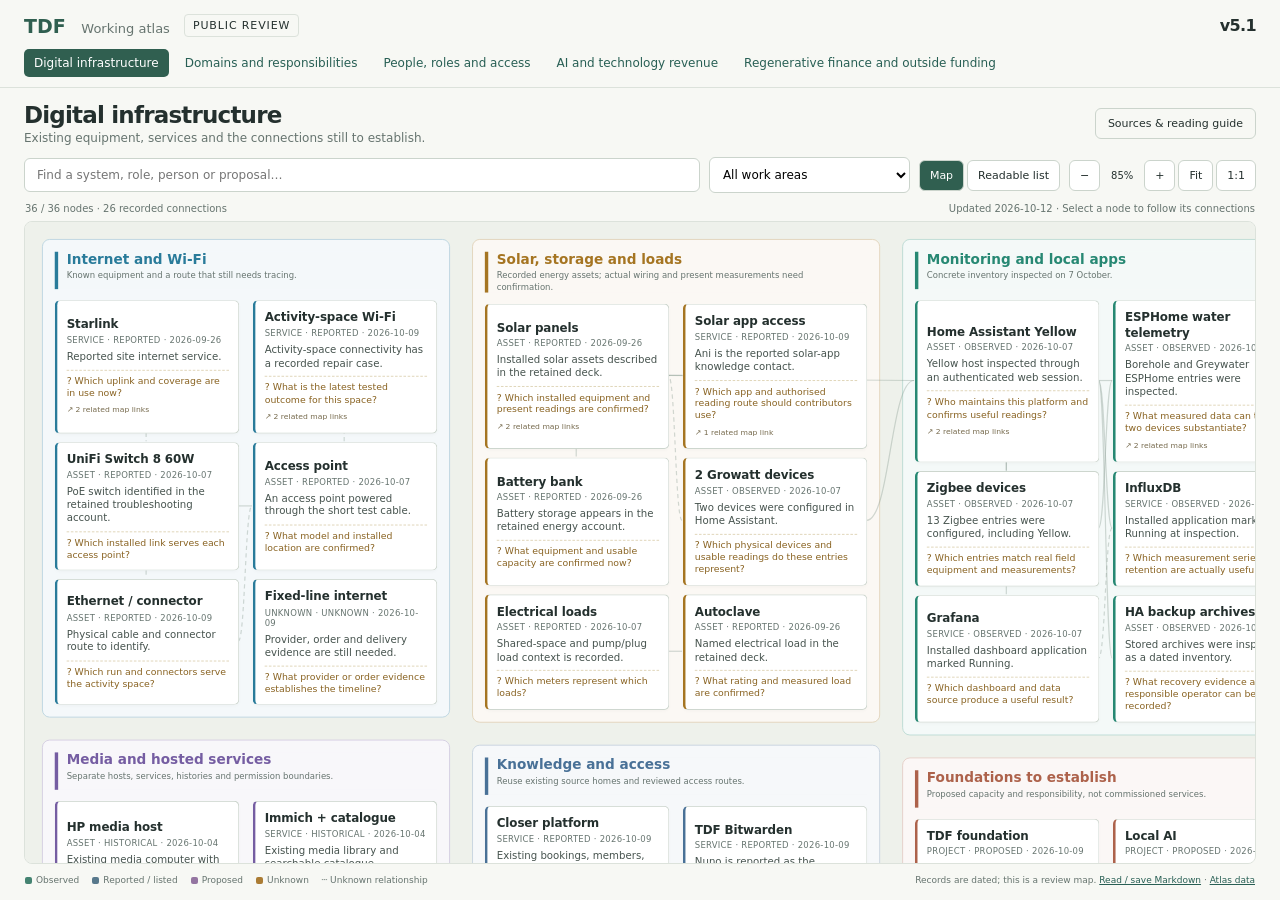
==== commit 17f53271: "Restore concrete TDF maps with dated evidence and a public-safe v5.1 atlas" ====
--- a/index.html
+++ b/index.html
@@ -1,123 +1,16 @@
 <!doctype html>
 <html lang="en">
-<head>
-<meta charset="utf-8">
-<meta name="viewport" content="width=device-width,initial-scale=1">
-<meta name="description" content="A working map of TDF domains, roles and people, with evidence and questions to clarify responsibility.">
-<title>TDF · Domains, roles & people · v4.1</title>
-<style>
-:root{--ink:#183a3e;--muted:#5b7070;--paper:#f7f8f4;--line:#d8e0dd;--white:#fff;--brand:#235a50;--soft:#eaf0eb;--shadow:0 16px 55px #203a3826;color-scheme:light}
-*{box-sizing:border-box}body{margin:0;background:var(--paper);color:var(--ink);font:15px/1.5 -apple-system,BlinkMacSystemFont,"Segoe UI",sans-serif}button,input,select{font:inherit}button,select{cursor:pointer}button{color:inherit}button:focus-visible,a:focus-visible,input:focus-visible,select:focus-visible{outline:3px solid #1e708b;outline-offset:3px}button{border:1px solid var(--line);background:white;border-radius:7px;padding:9px 13px;text-align:left}button:hover{border-color:#799b90;background:#f1f5f1}a{color:var(--brand)}button[hidden],[hidden]{display:none!important}.shell{max-width:1520px;margin:auto;padding:25px 32px 60px}header{display:flex;gap:22px;justify-content:space-between;align-items:flex-start}.eyebrow{font-size:11px;letter-spacing:.16em;text-transform:uppercase;font-weight:750;color:var(--muted)}h1{font-size:clamp(26px,3.1vw,41px);letter-spacing:-1.25px;line-height:1.12;margin:8px 0 12px;font-weight:700}h2,h3,p{margin-top:0}.intro{font-size:15px;max-width:750px;color:var(--muted);margin-bottom:0}.version{background:#edf2ed;min-width:190px;border:1px solid var(--line);border-radius:8px;padding:12px 15px;flex-shrink:0}.version strong{display:block;font-size:17px}.version span{display:block;color:var(--muted);font-size:11px;margin-top:2px}.version button{padding:0;border:0;background:none;font-size:11px;text-decoration:underline;margin-top:6px}.toolbar{position:sticky;top:0;background:var(--paper);z-index:5;padding:20px 0 13px;border-bottom:1px solid var(--line);display:flex;gap:12px;align-items:center;flex-wrap:wrap}.tabs{display:flex;border:1px solid var(--line);border-radius:8px;padding:3px;background:white;gap:3px}.tabs button{border:0;padding:8px 13px;font-size:13px;background:transparent}.tabs button[aria-selected=true]{background:var(--brand);color:white}.search{min-width:200px;flex:1;position:relative}.search input{width:100%;border:1px solid var(--line);border-radius:7px;padding:11px 12px;background:white;font-size:13px;color:var(--ink)}select{background:white;border:1px solid var(--line);border-radius:7px;padding:10px 28px 10px 10px;font-size:13px;max-width:240px;color:var(--ink)}.toolbar .plain{font-size:12px}.map-tools{display:flex;justify-content:space-between;gap:12px;align-items:center;margin:14px 0;color:var(--muted);font-size:12px}.map-tools button{padding:6px 11px;font-size:12px}.legend{display:flex;flex-wrap:wrap;gap:7px 18px;font-size:11px;color:var(--muted);margin-bottom:15px}.key{display:inline-flex;align-items:center;gap:6px}.sample{width:18px;height:12px;border:1px solid #719b85;background:#eaf0eb;display:inline-block}.sample.dashed{border-style:dashed;background:transparent}.flow-heading{display:grid;grid-template-columns:158px 230px 1fr;gap:30px;color:var(--muted);font-size:10px;letter-spacing:.12em;text-transform:uppercase;margin-bottom:10px}.flow-heading span:last-child{display:flex;justify-content:space-between}.map-root{border:1px solid #bdd0c4;border-left:4px solid var(--brand);background:#eaf0e7;padding:9px 14px;margin-bottom:15px;display:flex;justify-content:space-between;align-items:center;font-size:12px}.map-root strong{font-size:14px}.map-root span{color:var(--muted)}.tree-group{display:grid;grid-template-columns:158px minmax(0,1fr);gap:30px;position:relative;padding:0 0 17px;margin-bottom:10px}.group-label{position:relative;padding:12px 13px;background:#edf1ed;border:1px solid var(--line);border-radius:6px;align-self:center;font-weight:650;font-size:13px}.group-label small{display:block;font-weight:400;font-size:10px;letter-spacing:.12em;color:var(--muted);margin-bottom:4px}.group-label:after{content:"";position:absolute;left:100%;width:16px;top:50%;border-top:1px solid #a4b9b0}.domain-branches{position:relative;display:flex;flex-direction:column;gap:10px}.domain-branches:before{content:"";position:absolute;left:-15px;top:32px;bottom:32px;border-left:1px solid #a4b9b0}.domain-branch{display:grid;grid-template-columns:230px minmax(0,1fr);gap:30px;position:relative;align-items:center}.domain-branch:before{content:"";position:absolute;width:15px;left:-15px;top:50%;border-top:1px solid #a4b9b0}.domain-node{border:1.5px solid var(--domain);border-left:5px solid var(--domain);border-radius:2px;background:color-mix(in srgb,var(--domain) 6%,white);padding:12px 13px;min-height:64px;position:relative;width:100%}.domain-node:after{content:"";position:absolute;left:100%;width:31px;top:50%;border-top:1px solid var(--domain)}.domain-node strong{font-size:13px;display:block;line-height:1.3;padding-right:14px}.domain-node span{font-size:10px;color:var(--muted);display:block;margin-top:4px}.domain-node .toggle{position:absolute;right:10px;top:12px;font-size:15px;line-height:1}.domain-node:hover{background:color-mix(in srgb,var(--domain) 12%,white)}.domain-preview{background:white;border:1px solid var(--line);border-radius:5px;padding:10px 13px;min-height:64px;width:100%;position:relative}.domain-preview strong{font-size:12px;font-weight:550;display:block}.domain-preview .preview-bottom{display:flex;align-items:center;gap:7px;flex-wrap:wrap;margin-top:6px;font-size:10px;color:var(--muted)}.unknown-label{border:1px dashed #9caaa6;padding:1px 6px;border-radius:3px}.preview-roles{color:var(--muted);font-size:11px;margin-top:3px}.roles{display:flex;flex-direction:column;gap:5px;position:relative}.roles:before{content:"";position:absolute;left:-15px;top:22px;bottom:22px;border-left:1px solid var(--domain)}.role-line{display:grid;grid-template-columns:minmax(170px,1fr) minmax(175px,.8fr);gap:20px;position:relative;align-items:center;min-height:40px}.role-line:before{content:"";position:absolute;width:15px;left:-15px;top:50%;border-top:1px solid var(--domain)}.role-button{position:relative;min-height:38px;width:100%;padding:7px 9px;border-radius:3px;line-height:1.25;font-size:12px;display:flex;align-items:center;justify-content:space-between;gap:8px}.role-button:after{content:"";position:absolute;left:100%;width:21px;top:50%;border-top:1px solid #a4b9b0}.role-button.provisional{border-style:dashed}.role-button b{font-weight:550}.role-button.selected{outline:2px solid var(--domain);outline-offset:1px;background:color-mix(in srgb,var(--domain) 8%,white)}.role-basis{font-size:9px;color:var(--muted);white-space:nowrap}.role-people{display:flex;gap:4px;flex-wrap:wrap;align-items:center}.person-chip{font-size:10px;border-radius:4px;padding:4px 6px;font-weight:600;background:#f4f7f3}.person-chip small{font-weight:400;color:var(--muted);margin-left:3px;font-size:9px}.unknown-chip{font-size:10px;border:1px dashed #91a59d;background:transparent;border-radius:3px;padding:4px 7px;color:var(--muted)}.contact-line{font-size:9px;color:var(--muted);width:100%}.add-slot{font-size:10px;background:transparent;border-style:dashed;padding:4px 6px;color:var(--muted)}.empty{padding:40px;border:1px dashed #a4b9b0;border-radius:7px;color:var(--muted);text-align:center}.notice{font-size:12px;color:var(--muted);padding:16px 0;border-top:1px solid var(--line);margin-top:10px}.notice strong{color:var(--ink)}.q-intro{padding:24px 0 8px;display:flex;gap:20px;justify-content:space-between}.q-intro h2{font-size:24px;letter-spacing:-.5px;margin-bottom:6px}.q-intro p{font-size:13px;max-width:670px;color:var(--muted)}.q-intro button{align-self:flex-start;font-size:12px}.q-section{font-size:11px;font-weight:700;letter-spacing:.09em;text-transform:uppercase;color:var(--muted);margin:24px 0 10px}.questions-grid{display:grid;grid-template-columns:repeat(2,minmax(0,1fr));gap:14px}.question{background:white;border:1px solid var(--line);border-top:3px solid var(--domain,#577c72);border-radius:7px;padding:18px}.question h3{font-size:16px;line-height:1.4;margin:7px 0 12px;letter-spacing:-.1px}.question .q-domain{font-size:10px;color:var(--muted);text-transform:uppercase;letter-spacing:.08em}.question .ask{font-size:12px;line-height:1.55;margin-bottom:9px}.question .ask b{font-weight:650}.question .why{color:var(--muted)}.question .clarifies{font-size:12px;color:var(--muted);margin:10px 0 12px}.question button{font-size:11px;padding:6px 9px;margin-right:5px}.question details{font-size:11px;color:var(--muted);margin:10px 0}.question summary{cursor:pointer}.question ul{padding-left:17px}.q-count{font-size:12px;color:var(--muted);margin-bottom:6px}.aside-shade{position:fixed;inset:0;background:#142b2b28;z-index:10}.drawer{position:fixed;right:0;top:0;bottom:0;width:470px;max-width:100%;background:#fcfdfb;z-index:11;box-shadow:var(--shadow);overflow:auto;padding:24px}.drawer-close{position:sticky;top:0;float:right;z-index:2;background:#fff;padding:6px 11px;font-size:12px}.drawer .detail-domain{font-size:11px;color:var(--muted);margin:10px 80px 10px 0;letter-spacing:.08em;text-transform:uppercase}.drawer h2{font-size:25px;line-height:1.2;margin:12px 0 18px;letter-spacing:-.5px;clear:both}.drawer h3{font-size:12px;text-transform:uppercase;letter-spacing:.05em;margin:23px 0 8px}.drawer p{font-size:14px;line-height:1.6}.drawer .warning{padding:12px;border:1px dashed #a6b7ac;background:#f4f6ef;font-size:12px;color:var(--muted)}.drawer .detail-person{display:block;width:100%;padding:11px 12px;margin:6px 0;font-size:13px}.drawer .detail-person small{display:block;color:var(--muted);font-size:11px}.source{border-top:1px solid var(--line);padding:13px 0;font-size:12px}.source p{font-size:12px;color:var(--muted);margin:5px 0 0}.source .source-date{font-size:10px;color:var(--muted)}.inline-question{border-left:3px solid #70958a;padding:9px 0 9px 12px;margin:10px 0;font-size:13px}.inline-question small{display:block;margin-top:6px;color:var(--muted)}.drawer .action{display:inline-block;margin:8px 8px 8px 0;font-size:12px}.history-row{border-top:1px solid var(--line);padding:10px 0}.history-row strong{font-size:13px}.history-row p{font-size:12px;margin:4px 0}.toast{position:fixed;bottom:20px;left:50%;transform:translateX(-50%);background:var(--brand);color:white;max-width:90%;padding:11px 18px;border-radius:8px;font-size:13px;z-index:30;box-shadow:var(--shadow)}.fallback{width:100%;min-height:110px;margin:8px 0;font-size:12px;padding:10px}.mobile-hint{display:none}.filter-state{font-size:12px;margin:12px 0;padding:9px 12px;background:#eaf0e7}.filter-state button{font-size:11px;padding:3px 7px;margin-left:10px}.list-link{display:block;width:100%;margin:6px 0;padding:10px;font-size:13px}.list-link small{display:block;color:var(--muted);font-size:11px}.result-count{font-variant-numeric:tabular-nums}.about-footer{display:flex;gap:18px;font-size:11px;color:var(--muted);flex-wrap:wrap;margin-top:24px}.about-footer button{border:0;background:none;padding:0;font-size:11px;text-decoration:underline;color:var(--muted)}
-@media(min-width:1450px){.flow-heading{grid-template-columns:175px 260px 1fr}.tree-group{grid-template-columns:175px minmax(0,1fr)}.domain-branch{grid-template-columns:260px minmax(0,1fr)}.role-button{font-size:13px}.person-chip{font-size:11px}.domain-node strong{font-size:14px}}
-@media(max-width:1000px){.shell{padding:22px}.flow-heading{grid-template-columns:125px 190px 1fr;gap:22px}.tree-group{grid-template-columns:125px minmax(0,1fr);gap:22px}.domain-branch{grid-template-columns:190px minmax(0,1fr);gap:24px}.domain-node:after{width:25px}.group-label{font-size:12px;padding:11px 9px}.group-label:after{width:8px}.role-line{grid-template-columns:minmax(135px,1fr) minmax(100px,.7fr);gap:15px}.role-button:after{width:16px}.role-basis{display:none}.questions-grid{gap:12px}.toolbar{gap:8px}select{max-width:200px}}
-@media(max-width:720px){.shell{padding:18px 14px 35px}header{gap:10px}h1{font-size:27px;letter-spacing:-.8px}.eyebrow{font-size:9px}.intro{font-size:12px}.version{min-width:85px;padding:8px;max-width:105px}.version strong{font-size:13px}.version span{font-size:9px}.version .origin{display:none}.toolbar{position:relative;padding-top:16px;gap:8px}.tabs{width:100%}.tabs button{flex:1;text-align:center}.search{flex-basis:100%}select{flex:1;max-width:100%;min-width:0}.toolbar .plain{font-size:11px}.map-tools{align-items:flex-start;font-size:11px}.flow-heading{display:none}.legend{font-size:10px;gap:5px 10px}.map-root{font-size:10px}.map-root span{max-width:150px;text-align:right}.tree-group{display:block;margin-bottom:18px}.group-label{background:none;border:0;border-bottom:1px solid var(--line);padding:8px 0;margin-bottom:12px;display:flex;gap:8px;align-items:center;letter-spacing:.02em}.group-label small{margin:0}.group-label:after,.domain-branches:before,.domain-branch:before{display:none}.domain-branch{grid-template-columns:1fr;gap:0;margin-left:12px;border-left:1px solid var(--domain);padding-left:12px;align-items:start}.domain-node{min-height:auto;padding:10px 12px;border-left-width:4px}.domain-node strong{font-size:13px}.domain-node:after{display:none}.domain-node span{font-size:10px}.domain-preview{min-height:auto;border-top:0;border-radius:0 0 5px 5px;padding:8px 12px;background:#ffffff9e}.preview-roles{font-size:10px}.roles{padding:10px 0 0 10px;gap:8px}.roles:before{left:0;top:30px;bottom:22px}.role-line{display:block;margin-left:8px}.role-line:before{left:-18px;width:18px;top:19px}.role-button{font-size:12px;min-height:36px;gap:5px}.role-button:after{display:none}.role-basis{display:block;font-size:8px}.role-people{padding:5px 0 0 10px;margin-left:11px;border-left:1px solid var(--line)}.person-chip{font-size:10px}.add-slot{font-size:9px}.contact-line{font-size:10px}.questions-grid{grid-template-columns:1fr}.q-intro{display:block;padding-top:18px}.q-intro h2{font-size:22px}.q-intro p{font-size:12px}.q-intro button{margin-bottom:8px}.question{padding:16px}.question h3{font-size:15px}.drawer{width:100%;top:8%;border-radius:15px 15px 0 0;padding:20px}.notice{font-size:11px}.mobile-hint{display:block;font-size:10px;color:var(--muted)}}
-@media print{body{background:#fff;font-size:10pt}.shell{padding:0;max-width:none}.toolbar,.map-tools,.about-footer,.version button,.aside-shade,.drawer,.toast,.q-intro button,.question button{display:none!important}.tree-group,.domain-branch,.role-line,.question{break-inside:avoid}.domain-preview{display:none}.roles[hidden]{display:flex!important}.map-root{margin:10px 0}.role-button,.person-chip,.domain-node{color:#111}.questions-grid{display:block}.question{margin-bottom:12px}.intro,.notice{font-size:10pt}.version{padding:8px}h1{font-size:24pt}.flow-heading{display:none}.tree-group{grid-template-columns:110px minmax(0,1fr);gap:20px}.domain-branch{grid-template-columns:160px minmax(0,1fr);gap:24px}}
-.atlas-nav{display:flex;gap:7px;flex-wrap:wrap;margin:22px 0 10px}.atlas-nav a{border:1px solid #d8e0dd;padding:8px 11px;background:#fff;border-radius:5px;font-size:12px;text-decoration:none;color:#235a50}.atlas-nav a[aria-current=page]{background:#235a50;color:#fff;border-color:#235a50}.relationship-strip{font-size:11px;color:#5b7070;display:flex;gap:6px 10px;align-items:center;flex-wrap:wrap;border-bottom:1px solid #d8e0dd;padding:0 0 15px;margin-bottom:8px}.relationship-strip a{color:#235a50}.cross-links{display:flex;flex-direction:column;gap:7px;margin:10px 0}.cross-links a{padding:9px 11px;border:1px solid #d8e0dd;background:#eaf0eb;text-decoration:none;border-radius:4px;font-size:12px}@media(max-width:720px){.atlas-nav{margin-top:16px;gap:5px}.atlas-nav a{padding:7px 8px;font-size:11px}.relationship-strip{font-size:10px}}
-</style>
-</head>
+<head><meta charset="utf-8"><meta name="viewport" content="width=device-width,initial-scale=1"><title>Digital infrastructure · TDF v5.1</title><link rel="stylesheet" href="site.css"></head>
 <body>
-<div class="shell">
-<header>
- <div><div class="eyebrow">Traditional Dream Factory · working map</div><h1>Domains, roles &amp; people</h1><p class="intro">See how the work connects. Open a domain to find its roles, then a role to see what we know and who could clarify the rest.</p></div>
- <div class="version"><strong>DOMAINS v4.1</strong><span>11 October 2026 · review draft</span><span class="origin">From the v2.3 branching map</span><button id="historyBtn">Version history ↗</button></div>
-</header>
-<nav class="atlas-nav" aria-label="Five connected maps"><a href="index.html" aria-current="page">Domains &amp; roles</a><a href="infrastructure.html">Infrastructure</a><a href="people.html">People &amp; access</a><a href="ai-revenue.html">AI &amp; tech income</a><a href="regenerative-finance.html">Regenerative finance</a></nav><div class="relationship-strip" aria-label="How the maps connect"><a href="index.html">Domains organise the work</a><span>↳</span><a href="infrastructure.html">Digital infrastructure</a><span>+</span><a href="people.html">People, roles &amp; access</a><span>support →</span><a href="ai-revenue.html">AI &amp; tech income</a><span>and</span><a href="regenerative-finance.html">Outside finance</a></div>
-<div class="toolbar">
- <nav class="tabs" role="tablist" aria-label="Map views"><button id="mapTab" role="tab" aria-controls="mapView" aria-selected="true">The map</button><button id="questionsTab" role="tab" aria-controls="questionsView" aria-selected="false">What needs checking</button></nav>
- <label class="search"><input id="search" type="search" placeholder="Find a domain, role or person…" aria-label="Search map and questions"></label>
- <select id="personFilter" aria-label="Filter by person"><option value="">All people</option></select>
- <button class="plain" id="aboutBtn">How to read this</button>
-</div>
-<div id="filterState" class="filter-state" hidden></div>
-<main>
-<section id="mapView" role="tabpanel" aria-labelledby="mapTab">
- <div class="map-tools"><span id="mapSummary" class="result-count"></span><button id="expandBtn" aria-pressed="false">Expand all branches</button></div>
- <div class="legend"><span class="key"><i class="sample"></i>Named role or reported work</span><span class="key"><i class="sample dashed"></i>Role or mandate to confirm</span><span>Listed = public listing · Reported = attributed account</span><span>? = person not established in this record</span></div>
- <div class="map-root"><strong>TDF work areas</strong><span>These branches organise information, not reporting lines.</span></div>
- <div class="flow-heading"><span>Work areas</span><span>Domains</span><span>Roles <span>People / cover</span></span></div>
- <div id="tree"></div>
- <div class="notice"><strong>Still a working picture.</strong> Names can appear in several roles, and roles can have several people. A knowledge contact is not automatically the responsible person. Current attendance, mandates and decision rights still need checking.</div>
-</section>
-<section id="questionsView" role="tabpanel" aria-labelledby="questionsTab" hidden>
- <div class="q-intro"><div><h2>Turn unknowns into conversations</h2><p>Choose a person above to prepare a short conversation. These are suggested routes to useful knowledge; being named here does not make someone the approver. Start with one or two questions.</p></div><button id="downloadQuestions">Download these questions</button></div>
- <div class="q-count" id="qCount"></div><div id="questionList"></div>
- <div class="notice"><strong>Useful first test:</strong> let someone find a familiar piece of work, point out a missing person or role, and identify who they would contact next. Record their correction with its source and date before changing the map.</div>
-</section>
-</main>
-<footer class="about-footer"><a href="versions/domains-v3.1.html">Retained v3.1 snapshot ↗</a><span>Public review snapshot · no login needed</span><button id="dataBtn">Download map data</button><button id="sourcesBtn">Sources &amp; limits</button><span id="sourceStamp"></span></footer>
-</div>
-<div id="shade" class="aside-shade" hidden></div>
-<aside id="drawer" class="drawer" role="dialog" aria-modal="true" aria-label="Map detail" hidden><button id="closeDrawer" class="drawer-close">Close ×</button><div id="detail"></div></aside>
-<div id="toast" class="toast" role="status" hidden></div>
-<noscript><p style="padding:30px">This interactive map needs JavaScript enabled to display its domains, roles and people.</p></noscript>
-<script id="map-data" type="application/json">{"version":"v4.1","date":"11 October 2026","selectedLayout":"v2.3 branching map","sourceSha256":"ead0164c5e479eb66ed9fb8da38b4e2dcf111981c3efc143a50f6cfc2ae42e62","domains":[{"id":"hospitality","group":"People and hosting","groupCode":"A","name":"Stays and bookings","color":"#CC693D","gap":"Confirm the full host roster and who closes a booking or arrival issue."},{"id":"food","group":"People and hosting","groupCode":"A","name":"Kitchen and food","color":"#9A791B","gap":"Confirm service, shift and supply roles beyond the listed Kitchen Lead."},{"id":"participation","group":"People and hosting","groupCode":"A","name":"People and events","color":"#B55378","gap":"Clarify volunteer, resident, team-care and event responsibilities separately."},{"id":"land","group":"Land and buildings","groupCode":"B","name":"Land water and ecology","color":"#398153","gap":"Confirm current land scopes and handover; Joao and Bara are not merged."},{"id":"build","group":"Land and buildings","groupCode":"B","name":"Buildings and maintenance","color":"#8B704E","gap":"Confirm who covers listed open roles and how maintenance requests are handled."},{"id":"digital","group":"Systems and knowledge","groupCode":"C","name":"Digital infrastructure","color":"#2877A1","gap":"Name owners and cover for each service; technical contacts do not settle ownership."},{"id":"knowledge","group":"Systems and knowledge","groupCode":"C","name":"Shared knowledge","color":"#158680","gap":"Confirm capture, review and maintenance roles after the stewardship."},{"id":"media","group":"Systems and knowledge","groupCode":"C","name":"Media and communication","color":"#AB4F47","gap":"Confirm editorial responsibility, publishing access and current holders."},{"id":"operations","group":"Direction and resources","groupCode":"D","name":"Operations","color":"#6B5D9E","gap":"Clarify delegated decisions, resources and escalation for each role."},{"id":"finance","group":"Direction and resources","groupCode":"D","name":"Finance funding and contracts","color":"#465F91","gap":"Separate accounting, budget control, grant applications and signature powers."},{"id":"future","group":"Direction and resources","groupCode":"D","name":"AI and new income","color":"#9759A0","gap":"Exploratory scopes: validate an actual offer before appointing an operator."}],"people":[{"id":"sonja","name":"Sonja Roethlisberger","display":"Sonja"},{"id":"bige","name":"Bige Ergez","display":"Bige"},{"id":"josefina","name":"Josefina Garcia Alessandrini","display":"Josefina"},{"id":"joao","name":"Joao Baranov","display":"Joao Baranov"},{"id":"dylan","name":"Dylan Chester","display":"Dylan"},{"id":"ofer","name":"Ofer Carmon","display":"Ofer"},{"id":"julia","name":"Julia Aust","display":"Julia Aust"},{"id":"nuno","name":"Nuno","display":"Nuno"},{"id":"mathijs","name":"Mathijs","display":"Mathijs"},{"id":"paul","name":"Paul","display":"Paul"},{"id":"jaggy","name":"Jaggy","display":"Jaggy"},{"id":"ani","name":"Ani Anca","display":"Ani"},{"id":"tonya","name":"Tonya Gorman","display":"Tonya"},{"id":"sam","name":"Samuel Delesque","display":"Sam"},{"id":"luna","name":"Luna Mangan","display":"Luna"},{"id":"jen","name":"Jen","display":"Jen"},{"id":"charlie","name":"Charlie Fisher","display":"Charlie"},{"id":"monty","name":"Monty","display":"Monty"},{"id":"august","name":"August","display":"August"}],"roles":[{"id":"hosts","domain":"hospitality","name":"Space Hosts","basis":"Listed / Reported","holders":[{"id":"sonja","basis":"Listed"},{"id":"bige","basis":"Reported"}],"contacts":[],"scope":"Shared hosting role; full roster and current remit to confirm","sourceIds":["T1","C1","J1"]},{"id":"bookings","domain":"hospitality","name":"Bookings and reservations","basis":"Reported","holders":[{"id":"bige","basis":"Reported"}],"contacts":["sonja"],"scope":"Booking work; responsibility through resolution still to confirm","sourceIds":["J2","P1"]},{"id":"hospitality_manager","domain":"hospitality","name":"Hospitality Manager","basis":"Listed","holders":[],"contacts":[],"scope":"Holder unspecified in public list","sourceIds":["T1"]},{"id":"housekeeping","domain":"hospitality","name":"Housekeeping","basis":"Listed open","holders":[],"contacts":[],"scope":"Public external open position; current cover unknown","sourceIds":["T1"]},{"id":"kitchen_lead","domain":"food","name":"Kitchen Lead","basis":"Listed","holders":[{"id":"josefina","basis":"Listed"}],"contacts":[],"scope":"Kitchen leadership; current remit to confirm","sourceIds":["T1"]},{"id":"kitchen_service","domain":"food","name":"Kitchen shifts and service","basis":"Scope?","holders":[],"contacts":[],"scope":"Name people and cover for recurring service work","sourceIds":["K1"]},{"id":"food_supplies","domain":"food","name":"Food supplies and purchasing","basis":"Scope?","holders":[],"contacts":[],"scope":"Identify supply responsibility and delegated spending","sourceIds":["J1"]},{"id":"volunteers","domain":"participation","name":"Volunteer coordination","basis":"Reported","holders":[{"id":"bige","basis":"Reported"}],"contacts":["sonja"],"scope":"Coordination context; full remit needs confirmation","sourceIds":["J2","P1"]},{"id":"community_care","domain":"participation","name":"Volunteer and resident care","basis":"Reported","holders":[{"id":"sonja","basis":"Reported"},{"id":"bige","basis":"Reported"}],"contacts":[],"scope":"Shared care context described in Citizens Week; mandate to clarify","sourceIds":["C1"]},{"id":"team_care","domain":"participation","name":"Team care and conflict support","basis":"Scope?","holders":[],"contacts":[],"scope":"Team support is discussed separately; speaker/holder not established","sourceIds":["C1"]},{"id":"event_coordination","domain":"participation","name":"Event coordination","basis":"Scope?","holders":[],"contacts":[],"scope":"Holder and scope vary by event","sourceIds":["J1","J3"]},{"id":"land_lead","domain":"land","name":"Land Lead","basis":"Listed","holders":[{"id":"joao","basis":"Listed"}],"contacts":[],"scope":"Current handover and mandate need confirmation","sourceIds":["T1","L1"]},{"id":"land_steward","domain":"land","name":"Land Steward","basis":"Listed / Reported","holders":[{"id":"dylan","basis":"Listed"}],"contacts":[],"scope":"Practical continuity; exact land-care scope to confirm","sourceIds":["T1","L1"]},{"id":"land_consultant","domain":"land","name":"Land Consultant","basis":"Listed","holders":[{"id":"ofer","basis":"Listed"}],"contacts":[],"scope":"Expert and advisory role","sourceIds":["T1","L1"]},{"id":"water_monitoring","domain":"land","name":"Water monitoring and land data","basis":"Scope?","holders":[],"contacts":["monty","august"],"scope":"Ownership and collection/review responsibilities to establish","sourceIds":["J3","I1"]},{"id":"build_lead","domain":"build","name":"Carpentry and Build Lead","basis":"Listed","holders":[{"id":"julia","basis":"Listed"}],"contacts":[],"scope":"Build scope; does not settle all maintenance ownership","sourceIds":["T1"]},{"id":"maintenance","domain":"build","name":"Maintenance","basis":"Listed open","holders":[],"contacts":[],"scope":"Public open position; actual cover unknown","sourceIds":["T1"]},{"id":"build_residents","domain":"build","name":"Build residents","basis":"Listed open","holders":[],"contacts":[],"scope":"Public open role; allow several people and rotating cover","sourceIds":["T1"]},{"id":"network","domain":"digital","name":"Network and Wi-Fi operations","basis":"Scope?","holders":[],"contacts":["nuno","mathijs"],"scope":"Knowledge contacts known; service owner not established","sourceIds":["I1","J2"]},{"id":"closer_owner","domain":"digital","name":"Closer service ownership","basis":"Scope?","holders":[],"contacts":["paul"],"scope":"Owner and support route unknown; Paul is a contributor","sourceIds":["J2","I1"]},{"id":"closer_contribution","domain":"digital","name":"Closer development contribution","basis":"Reported","holders":[{"id":"paul","basis":"Reported"}],"contacts":[],"scope":"Contribution only; precise remit and access unknown","sourceIds":["J2"]},{"id":"vault","domain":"digital","name":"Bitwarden ownership and access","basis":"Reported","holders":[{"id":"nuno","basis":"Reported"}],"contacts":[],"scope":"TDF Bitwarden ownership; permissions and cover to clarify","sourceIds":["A1"]},{"id":"web3","domain":"digital","name":"Web3 and Impact Data Lead","basis":"Listed","holders":[{"id":"nuno","basis":"Listed"}],"contacts":[],"scope":"Published role; exact current scope to confirm","sourceIds":["T1"]},{"id":"monitoring","domain":"digital","name":"Sensors and energy monitoring","basis":"Scope?","holders":[],"contacts":["mathijs","ani"],"scope":"Setup/app knowledge known; ongoing owner to establish","sourceIds":["I1"]},{"id":"servers","domain":"digital","name":"Servers backups and recovery","basis":"Scope?","holders":[],"contacts":[],"scope":"Separate ownership per service; recovery responsibilities open","sourceIds":["I1"]},{"id":"tech_bridge","domain":"digital","name":"Technical support and bridge","basis":"Reported","holders":[{"id":"jaggy","basis":"Reported"}],"contacts":[],"scope":"Current stewardship: connect requests with the people able to act","sourceIds":["J2","J3"]},{"id":"mapping","domain":"knowledge","name":"Documentation and mapping","basis":"Reported","holders":[{"id":"jaggy","basis":"Reported"}],"contacts":[],"scope":"Current map and interview work","sourceIds":["J2","J3"]},{"id":"capture_review","domain":"knowledge","name":"Knowledge capture and review","basis":"Scope?","holders":[],"contacts":[],"scope":"Capture, correction and publishing responsibilities differ","sourceIds":["K1","L1"]},{"id":"knowledge_upkeep","domain":"knowledge","name":"Shared knowledge maintenance","basis":"Scope?","holders":[],"contacts":["jen"],"scope":"Ongoing upkeep and handover open; Jen has relevant home-lab work","sourceIds":["J3"]},{"id":"media_lead","domain":"media","name":"Marketing and Media Lead","basis":"Listed open","holders":[],"contacts":[],"scope":"Public vacancy listing","sourceIds":["T1"]},{"id":"creator","domain":"media","name":"Content Creator Resident","basis":"Listed open","holders":[],"contacts":[],"scope":"Public open position; actual contributors separate","sourceIds":["T1"]},{"id":"editorial","domain":"media","name":"Editorial review and publishing","basis":"Scope?","holders":[],"contacts":[],"scope":"Identify reviewer, publisher, access and ongoing responsibility","sourceIds":["M1"]},{"id":"operations_director","domain":"operations","name":"Operations Director","basis":"Listed","holders":[{"id":"tonya","basis":"Listed"}],"contacts":[],"scope":"Day-to-day coordination; delegated limits need confirmation","sourceIds":["T1","C1"]},{"id":"directors","domain":"operations","name":"Co-directors","basis":"Listed","holders":[{"id":"sam","basis":"Listed"},{"id":"luna","basis":"Listed"}],"contacts":[],"scope":"Shared listed role; actual decision boundaries still to confirm","sourceIds":["T1"]},{"id":"accounting","domain":"finance","name":"Accounting","basis":"Scope?","holders":[],"contacts":[],"scope":"CAAC Accounting listed as provider; accountable human not established","sourceIds":["T1"]},{"id":"budget","domain":"finance","name":"Budget and treasury control","basis":"Scope?","holders":[],"contacts":[],"scope":"Current authority, account access and budget boundaries need evidence","sourceIds":["C1","F1"]},{"id":"funding","domain":"finance","name":"Funding and grant applications","basis":"Scope?","holders":[],"contacts":["monty"],"scope":"Applicant/recipient mandate open; Start PME listed as support provider","sourceIds":["F1","J3","T1"]},{"id":"contracts","domain":"finance","name":"Contracts and signing","basis":"Scope?","holders":[],"contacts":[],"scope":"Specific entity, authorised signatory and approvals to establish","sourceIds":["F1"]},{"id":"ai_operator","domain":"future","name":"AI service operation","basis":"Scope?","holders":[],"contacts":["charlie","jen","jaggy"],"scope":"Future scope; no operating appointment or service commitment","sourceIds":["J3"]},{"id":"income_offers","domain":"future","name":"Income and offer development","basis":"Scope?","holders":[],"contacts":["charlie","jen","jaggy"],"scope":"Future work scope to test against a real offer and demand","sourceIds":["J3"]},{"id":"business_pilots","domain":"future","name":"Offsite and event business pilots","basis":"Scope?","holders":[],"contacts":["charlie","jen","jaggy"],"scope":"Future business scope; host capacity and operator open","sourceIds":["J3"]}],"questions":[{"id":"Q01","domain":"operations","roleIds":["operations_director","directors"],"priority":"first","question":"Can we walk through one routine repair and one change that needs approval: who decides, what can they spend, and when do they involve someone else?","ask":[{"name":"Tonya","personId":"tonya","why":"Start with the daily operations route and an actual example.","basis":"Listed Operations Director; delegated limits unconfirmed."},{"name":"Sam","personId":"sam","why":"Ask the listed co-directors only where the example exceeds delegated operations scope.","basis":"Listed co-directors: person IDs sam and luna; actual powers unconfirmed."},{"name":"Luna","personId":"luna","why":"Ask the listed co-directors only where the example exceeds delegated operations scope.","basis":"Listed co-directors: person IDs sam and luna; actual powers unconfirmed."}],"clarifies":"Delegated remit, spending limits, escalation and the evidence of an adopted decision process.","sourceIds":["T1","C1","F1"]},{"id":"Q02","domain":"digital","roleIds":["network"],"priority":"first","question":"For the activity-space Wi-Fi, who can trace and repair the link, who is responsible until it works, and what is the actual status of the fixed-line order?","ask":[{"name":"Nuno","personId":"nuno","why":"Start with the recorded on-site network knowledge contact.","basis":"Knowledge contact, not an established network service owner."},{"name":"Mathijs","personId":"mathijs","why":"Use the installer's remote knowledge if the route or configuration is unclear.","basis":"Recorded installer/contact; present authority and availability unconfirmed."}],"clarifies":"Service owner, authorised repair route, tested room-to-internet result and provider-backed fixed-line status.","sourceIds":["I1","J2","J3"]},{"id":"Q03","domain":"hospitality","roleIds":["hosts","bookings","hospitality_manager","housekeeping"],"priority":"first","question":"When a guest has a booking or arrival problem, who receives it, who takes it through to resolution, and who covers hosting and housekeeping when they are away?","ask":[{"name":"Bige","personId":"bige","why":"Start with practical booking work and one recent issue.","basis":"Reported bookings/volunteer work and shared hosting."},{"name":"Sonja","personId":"sonja","why":"Check shared hosting, handover and the full current roster.","basis":"Listed Space Host and reported shared care context."}],"clarifies":"Full host roster, booking closure, Hospitality Manager holder and actual housekeeping cover; a public vacancy is not proof nobody covers the work.","sourceIds":["T1","C1","J1","J2","P1"]},{"id":"Q04","domain":"land","roleIds":["land_lead","land_steward","land_consultant"],"priority":"first","question":"Which land routines does each person currently look after, what still needs handover, and who checks the practical instructions before someone else uses them?","ask":[{"name":"Dylan","personId":"dylan","why":"Start with practical continuity and the routines being used now.","basis":"Listed Land Steward; exact scope unconfirmed."},{"name":"Bara","personId":null,"why":"Recover recent practice where the existing handover identifies a gap.","basis":"Recorded practitioner in L1; no person ID in the round-2 role source. Not assumed to be Joao."},{"name":"Ofer","personId":"ofer","why":"Check expert corrections and the boundary between advice and operational decisions.","basis":"Listed Land Consultant and recorded expert knowledge."},{"name":"Joao Baranov","personId":"joao","why":"Confirm the listed Land Lead remit and its relationship to current practice.","basis":"Public Land Lead listing; current mandate/handover unconfirmed."}],"clarifies":"Separate practitioner, steward, lead and expert scopes; reviewer, usable handover and remaining continuity gaps.","sourceIds":["T1","L1"]},{"id":"Q05","domain":"knowledge","roleIds":["mapping","capture_review","knowledge_upkeep"],"priority":"first","question":"Could one contributor find and use a useful record without Jaggy, and who would correct it, approve sharing it and keep it current after this stewardship?","ask":[{"name":"Jaggy","personId":"jaggy","why":"Start with the current mapping/capture workflow and one permitted record.","basis":"Reported mapping and interview work; no permanent upkeep mandate."},{"name":"The record's practitioner or source owner","personId":null,"why":"Check the factual answer and sharing boundary with the person who knows the work.","basis":"Depends on the selected source; holder not established for this cross-domain role."},{"name":"Jen","personId":"jen","why":"Compare relevant home-lab knowledge work after the concrete workflow is clear.","basis":"Knowledge contact/reuse lead, not appointed TDF maintainer."}],"clarifies":"Capture, factual review, audience approval, correction route and accepted long-term maintenance; one real reader's usefulness check.","sourceIds":["J2","J3","K1","L1"]},{"id":"Q06","domain":"food","roleIds":["kitchen_lead","kitchen_service","food_supplies"],"priority":"later","question":"How do kitchen shifts, food orders and cover actually work this week, and who can approve a purchase or change when a problem comes up?","ask":[{"name":"Josefina","personId":"josefina","why":"Start with the listed Kitchen Lead and the current service routine.","basis":"Listed Kitchen Lead; service and purchasing delegation unconfirmed."}],"clarifies":"Actual shift/service holders, backup, supply responsibility and delegated spending rather than one assumed kitchen-wide mandate.","sourceIds":["T1","K1","J1"]},{"id":"Q07","domain":"participation","roleIds":["volunteers","community_care","team_care"],"priority":"later","question":"Who helps a new volunteer get started, who notices when a resident needs support, and where can team members take a conflict that needs a different kind of care?","ask":[{"name":"Bige","personId":"bige","why":"Start with recorded volunteer coordination and the actual arrival/handover routine.","basis":"Reported volunteer coordination and shared care."},{"name":"Sonja","personId":"sonja","why":"Check shared resident care and when support should pass to another person.","basis":"Reported shared volunteer/resident care; team-conflict holder not established."}],"clarifies":"Volunteer coordination versus resident care versus team/conflict support; willing people, boundaries and continuity.","sourceIds":["J2","P1","C1"]},{"id":"Q08","domain":"participation","roleIds":["event_coordination","business_pilots"],"priority":"later","question":"For a small November gathering, who is willing to host and coordinate it, who is it for, and what must be checked before we can call the plan ready?","ask":[{"name":"Charlie","personId":"charlie","why":"Start with the existing event-format knowledge and possible introductions.","basis":"Meeting participant and Gravity \u0026 Grace format lead; no TDF delivery commitment."},{"name":"Bige","personId":"bige","why":"Check hosting capacity and resident workload with the recorded hosts.","basis":"Recorded hosts: person IDs bige and sonja; event mandate unconfirmed."},{"name":"Sonja","personId":"sonja","why":"Check hosting capacity and resident workload with the recorded hosts.","basis":"Recorded hosts: person IDs bige and sonja; event mandate unconfirmed."},{"name":"Tonya","personId":"tonya","why":"Use the operations route for host permission and resources after feasibility is understood.","basis":"Listed Operations Director; event approval scope needs confirmation."}],"clarifies":"Audience, date window, willing coordinator/co-host, capacity, costs, permission and whether planned means decision-ready or ready to announce.","sourceIds":["J1","J3","T1","F1"]},{"id":"Q09","domain":"build","roleIds":["build_lead","maintenance","build_residents"],"priority":"later","question":"When something in a building needs fixing, who receives the request, who can do the work, and how are priorities, materials and cover agreed?","ask":[{"name":"Julia Aust","personId":"julia","why":"Start with the listed build practitioner and one recent maintenance request.","basis":"Listed Carpentry and Build Lead; not established as owner of all maintenance."}],"clarifies":"Build remit, actual maintenance/build-resident cover, request closure and the permission route for work and materials.","sourceIds":["T1","J1","F1"]},{"id":"Q10","domain":"digital","roleIds":["closer_owner","closer_contribution"],"priority":"later","question":"For a real Closer issue, what can Paul help with, who owns the service and authorises changes, and who returns an answer to the person waiting?","ask":[{"name":"Paul","personId":"paul","why":"Start with the recorded contributor to clarify remit, access and the current maintainer route.","basis":"Reported Closer contribution only; not assigned service ownership or hosting."},{"name":"Bige","personId":"bige","why":"Trace an actual booking issue from the user's side if that is the example.","basis":"Reported booking work; not an established Closer administrator."}],"clarifies":"Contributor versus service owner, permissions, support/closure route and backup.","sourceIds":["J2","I1"]},{"id":"Q11","domain":"digital","roleIds":["vault","web3"],"priority":"later","question":"How does someone request or lose access to TDF systems, what does Nuno's Bitwarden and Web3 remit cover, and who can cover that work without exposing everyone's secrets?","ask":[{"name":"Nuno","personId":"nuno","why":"Start with the reported Bitwarden owner and listed Web3/Impact Data Lead.","basis":"Bitwarden ownership reported by Jaggy; hosting, plan, permissions and exact remit unverified."}],"clarifies":"Two separate scopes, host/plan, trusted grant operator, onboarding/offboarding and accepted succession; no passwords belong in the map.","sourceIds":["A1","T1","I1"]},{"id":"Q12","domain":"land","roleIds":["water_monitoring","monitoring"],"priority":"later","question":"Which water and energy readings are useful for an actual land task, who checks they are trustworthy, and who takes responsibility when a reading stops?","ask":[{"name":"Mathijs","personId":"mathijs","why":"Start with recorded setup knowledge for the monitoring systems.","basis":"Technical knowledge contact, not established ongoing operator."},{"name":"Ani","personId":"ani","why":"Clarify the solar-app/access context for energy readings.","basis":"Recorded solar knowledge contact; actual equipment/access authority unconfirmed."},{"name":"Dylan","personId":"dylan","why":"Connect the reading to a current practical land need and route to its practitioner.","basis":"Listed Land Steward; monitoring ownership unconfirmed."},{"name":"Monty","personId":"monty","why":"Use their water/ReFi knowledge when the question is the intended outcome or evidence method.","basis":"Recorded water/ReFi contacts: person IDs monty and august; not appointed monitoring owners."},{"name":"August","personId":"august","why":"Use their water/ReFi knowledge when the question is the intended outcome or evidence method.","basis":"Recorded water/ReFi contacts: person IDs monty and august; not appointed monitoring owners."}],"clarifies":"Collection, maintenance, factual review and practical interpretation; configured sensors and modelled impact remain separate from verified field results.","sourceIds":["J3","I1","L1"]},{"id":"Q13","domain":"digital","roleIds":["servers"],"priority":"later","question":"For each existing server or hosted service, who operates it, who can restore it, and when was access and recovery last actually tested?","ask":[{"name":"Current service operator","personId":null,"why":"Start with the operator named in that service's existing handoff, rather than assume one person owns every host.","basis":"Role source does not establish a single human server/recovery holder; current TDF2 and service handoffs are the lookup route."},{"name":"Nuno","personId":"nuno","why":"Ask for a local technical route only if the service handoff leaves the operator unclear.","basis":"On-site network/access knowledge, not a blanket server ownership mandate."}],"clarifies":"Per-service ownership, access, failure response, independent recovery and handover; stored backups are not a restore test.","sourceIds":["I1","A1"]},{"id":"Q14","domain":"media","roleIds":["media_lead","creator","editorial"],"priority":"later","question":"For one piece of TDF content, who creates it, who checks facts and permissions, who can publish it, and who keeps track of the result?","ask":[{"name":"Current content practitioner","personId":null,"why":"Start with whoever actually made the selected piece and trace its real workflow.","basis":"Public media/creator vacancies do not establish actual cover; human holder not established in the role source."},{"name":"Nuno","personId":"nuno","why":"Use the recorded scheduling/media context if the current production route is unclear.","basis":"Professional media context in J2; no editorial appointment inferred."},{"name":"Tonya","personId":"tonya","why":"Clarify direction or the route to an approver only after the production workflow is known.","basis":"Recorded media/direction context; publishing authority unconfirmed."}],"clarifies":"Actual contributors versus listed vacancies, factual/permission reviewer, publisher access, follow-up and long-term editorial accountability.","sourceIds":["T1","M1","J2"]},{"id":"Q15","domain":"finance","roleIds":["accounting","budget"],"priority":"later","question":"Who can explain the current accounts and show what is available, restricted or owed, and who is allowed to approve spending from each budget?","ask":[{"name":"Current accounting practitioner / CAAC liaison","personId":null,"why":"Start with the actual books and provider relationship.","basis":"CAAC Accounting is publicly listed as a provider; accountable human and current engagement unestablished."},{"name":"Tonya","personId":"tonya","why":"Identify the budget decision route for a concrete operations cost if the accounts contact cannot settle it.","basis":"Listed operations route; treasury or accounting ownership not established."}],"clarifies":"Accountable human, ledger freshness, restricted funds and obligations, access and delegated budget powers; public fundraising is not cash available.","sourceIds":["T1","C1","F1"]},{"id":"Q16","domain":"finance","roleIds":["funding"],"priority":"later","question":"Which funding proposals already exist, what was actually submitted or received, and who would own one new application if a concrete project fits?","ask":[{"name":"Current proposal author or grant-support contact","personId":null,"why":"Start with the specific proposal, its records and the actual Start PME relationship.","basis":"Start PME is publicly listed as grant support; contact, engagement and mandate unconfirmed."},{"name":"Monty","personId":"monty","why":"Clarify relevant ecology/ReFi routes and the underlying project where needed.","basis":"Recorded knowledge contact, not grant approver or appointed applicant."},{"name":"Charlie","personId":"charlie","why":"Recover the status/source of his earlier NEB direction where relevant.","basis":"Proposal/meeting knowledge; current application responsibility unconfirmed."}],"clarifies":"Receipt-backed proposal register, project fit, eligible recipient, responsible applicant, co-funding/payment timing and decision route.","sourceIds":["F1","J3","T1"]},{"id":"Q17","domain":"finance","roleIds":["contracts"],"priority":"later","question":"For a specific event, service or funding agreement, which entity would make the commitment, who can sign it, and what approval must happen first?","ask":[{"name":"Person currently handling that agreement","personId":null,"why":"Start with the actual document and route, not a general entity diagram.","basis":"Contract/signatory holder is unknown in the role source."},{"name":"Sam","personId":"sam","why":"Ask the listed co-director to identify the documented entity/signature route if it remains unclear.","basis":"Listed co-director; signing authority not established."},{"name":"Luna","personId":"luna","why":"Check the other listed co-director's route where this commitment requires it.","basis":"Listed co-director; signing authority not established."}],"clarifies":"Entity, authorised signatory, adopted approval and obligations for the specific commitment; OASA, Enseada and community governance differ.","sourceIds":["F1","T1"]},{"id":"Q18","domain":"future","roleIds":["income_offers"],"priority":"later","question":"What is one offer a real person might pay for, what useful result would they receive, and who would receive the payment and carry the costs?","ask":[{"name":"Jaggy","personId":"jaggy","why":"Start with his stated direction and one concrete beneficiary or prospective user.","basis":"Exploratory stewardship/offer work; no business appointment."},{"name":"Charlie","personId":"charlie","why":"Test the larger direction against a bounded offer and credible delivery group.","basis":"Meeting and proposal input; no selected TDF business."},{"name":"Jen","personId":"jen","why":"Check audience, experience and reusable knowledge work.","basis":"Meeting/home-lab input; no operating commitment."}],"clarifies":"Demand, payer, meaningful income versus attraction, TDF/operator ownership, total support costs and a smallest permitted test.","sourceIds":["J3","F1","I1"]},{"id":"Q19","domain":"digital","roleIds":["tech_bridge","ai_operator"],"priority":"later","question":"What can Jaggy help connect or improve during this stewardship, and if a small AI service proves useful, who would willingly operate and support it afterwards?","ask":[{"name":"Jaggy","personId":"jaggy","why":"Start with current bridge work and its agreed practical boundaries.","basis":"Reported technical bridge; not appointed operator of every system."},{"name":"Charlie","personId":"charlie","why":"Clarify a possible service scope and capable delivery route.","basis":"Exploratory AI contact, not appointed operator."},{"name":"Jen","personId":"jen","why":"Compare existing home-lab work and maintenance requirements if relevant.","basis":"Exploratory AI/knowledge contact, not appointed operator."}],"clarifies":"Current support scope versus a future operating appointment, named beneficiary, data permissions, support/recovery costs and accepted handover.","sourceIds":["J2","J3","I1","F1"]},{"id":"Q20","domain":"operations","roleIds":[],"priority":"later","question":"Where do the current DAO, operations and OASA/Guardians decision boundaries differ, and can we trace a recent decision to the adopted rule and people who made it?","ask":[{"name":"Tonya","personId":"tonya","why":"Start with a recent operational example and the rule actually used.","basis":"Listed Operations Director; collective/constitutional powers not inferred."},{"name":"Sam","personId":"sam","why":"Identify the current governance/entity record and relevant authorised body where needed.","basis":"Listed co-director; OASA/Guardian appointment and universal approval powers not established."},{"name":"Luna","personId":"luna","why":"Check the documented direction route and any differing account for that decision.","basis":"Listed co-director; exact current authority remains open."}],"clarifies":"Current adopted process, appointments, ecological/constitutional oversight and differing Guide/Pink Paper finance/on-site rights; one universal approver is not assumed.","sourceIds":["F1","C1","T1"]}],"sources":[{"id":"T1","title":"TDF public team listing","date":"Checked 11 October 2026","url":"https://www.traditionaldreamfactory.com/team","note":"Published roles and vacancies. A listing does not verify current attendance, complete responsibilities or decision powers."},{"id":"C1","title":"Citizens Week, day 3","date":"Historical transcript; reviewed 11 October 2026","note":"Explicitly describes Sonja and Bige as Space Hosts and shared volunteer/resident care. Unlabelled speakers are not assigned identities."},{"id":"J1","title":"Jaggy’s map corrections","date":"11 October 2026","note":"Many roles per domain and multiple people per role. Digital infrastructure covers several services. Circular layouts rejected."},{"id":"J2","title":"Professional people and role record","date":"Reconciled 9–11 October 2026","note":"Jaggy’s attributed corrections and professional context. Paul contributes to Closer; his remit and ownership remain unresolved."},{"id":"P1","title":"Hosting and booking clarification","date":"Jaggy’s answer, 2 October 2026","note":"Sonja and Bige both appear in hosting, bookings and shared-space context. Only this professional information is included."},{"id":"J3","title":"Jaggy, Charlie, Jen and Mathijs call","date":"9 October 2026; later written follow-up","note":"Exploratory AI, income and knowledge work. Monty and August’s water/ReFi direction is distinct. No operating appointments were agreed."},{"id":"I1","title":"Infrastructure map and evidence","date":"9 October 2026","note":"Recorded systems and technical knowledge contacts. This is not a fresh equipment inspection; the newer Bitwarden owner report is in A1."},{"id":"A1","title":"Passwords and access handoff","date":"9 October 2026","note":"Jaggy identifies Nuno as TDF Bitwarden owner. Hosting, permissions, delegated administration and cover still need confirmation."},{"id":"L1","title":"Land handover","date":"Retained October 2026 account","note":"Bara’s recent practice, Ofer’s expertise and Dylan’s continuity are separate. Joao and Bara are not merged. Current mandates still require confirmation."},{"id":"K1","title":"Knowledge stewardship discovery","date":"2 September 2026; current owner records","note":"Capture, factual review, publishing and continuing maintenance are distinct needs. Named draft scopes do not appoint role holders."},{"id":"M1","title":"Participation and publication handoff","date":"Existing specialist record","note":"Editorial review and publication need human ownership and access. A Codex chat’s ownership is not a human appointment."},{"id":"F1","title":"Entity and decision context","date":"Manager review, 9 October 2026","note":"DAO/community, OASA and Enseada have different described scopes. Actual delegation, current process and signing powers remain unresolved."}],"history":[{"version":"v1.1–v1.3","state":"Rejected","note":"Too few roles and people; circular layout retired."},{"version":"v2.1–v2.3","state":"Reviewed","note":"Jaggy prefers v2.3’s branching structure. Factual acceptance remains open."},{"version":"v3.1","state":"Browser review draft","note":"Interactive reading and question routes; same retained role evidence. Published for feedback, not an approved organisation chart."},{"version":"v4.1","state":"Connected reading format","note":"Five map navigation and linked details added; retained 41 roles, 19 people and 20 questions. This is not a new factual audit or an accepted organisation chart."}]}</script>
-<script>
-'use strict';
-const CONNECTED={"capture_review":[{"url":"infrastructure.html#node=records","title":"Digital infrastructure · Findable shared records"},{"url":"people.html#node=knowledge-care","title":"People, roles and access · Capture, review and upkeep"},{"url":"regenerative-finance.html#node=evidence","title":"Regenerative finance and outside funding · Baseline, outcome and source rights"}],"knowledge_upkeep":[{"url":"infrastructure.html#node=records","title":"Digital infrastructure · Findable shared records"},{"url":"people.html#node=knowledge-care","title":"People, roles and access · Capture, review and upkeep"}],"network":[{"url":"infrastructure.html#node=connectivity","title":"Digital infrastructure · Site connectivity"},{"url":"infrastructure.html#node=operating-owner","title":"Digital infrastructure · Accountable operation"},{"url":"people.html#node=digital-contacts","title":"People, roles and access · Digital knowledge and contribution"},{"url":"ai-revenue.html#node=cowork","title":"AI and tech revenue · Reliable coworking"}],"monitoring":[{"url":"infrastructure.html#node=monitoring","title":"Digital infrastructure · Monitoring inventory"},{"url":"regenerative-finance.html#node=evidence","title":"Regenerative finance and outside funding · Baseline, outcome and source rights"}],"water_monitoring":[{"url":"infrastructure.html#node=monitoring","title":"Digital infrastructure · Monitoring inventory"},{"url":"regenerative-finance.html#node=land-result","title":"Regenerative finance and outside funding · One bounded land result"},{"url":"regenerative-finance.html#node=evidence","title":"Regenerative finance and outside funding · Baseline, outcome and source rights"}],"servers":[{"url":"infrastructure.html#node=services","title":"Digital infrastructure · Services and recovery"},{"url":"ai-revenue.html#node=future-compute","title":"AI and tech revenue · Future compute or hosting"}],"vault":[{"url":"infrastructure.html#node=access-route","title":"Digital infrastructure · Access request route"}],"closer_owner":[{"url":"infrastructure.html#node=access-route","title":"Digital infrastructure · Access request route"},{"url":"infrastructure.html#node=operating-owner","title":"Digital infrastructure · Accountable operation"},{"url":"people.html#node=booking-bridge","title":"People, roles and access · Booking-to-service bridge"}],"operations_director":[{"url":"infrastructure.html#node=operating-owner","title":"Digital infrastructure · Accountable operation"},{"url":"people.html#node=decisions","title":"People, roles and access · Delegated decisions"}],"mapping":[{"url":"infrastructure.html#node=useful-proof","title":"Digital infrastructure · One useful proof"},{"url":"people.html#node=knowledge-care","title":"People, roles and access · Capture, review and upkeep"},{"url":"ai-revenue.html#node=practical-result","title":"AI and tech revenue · First useful result"}],"tech_bridge":[{"url":"infrastructure.html#node=useful-proof","title":"Digital infrastructure · One useful proof"},{"url":"ai-revenue.html#node=practical-result","title":"AI and tech revenue · First useful result"}],"hosts":[{"url":"people.html#node=hosting","title":"People, roles and access · Hosting and bookings"},{"url":"ai-revenue.html#node=cowork","title":"AI and tech revenue · Reliable coworking"},{"url":"ai-revenue.html#node=november","title":"AI and tech revenue · November experiment"}],"bookings":[{"url":"people.html#node=hosting","title":"People, roles and access · Hosting and bookings"},{"url":"people.html#node=booking-bridge","title":"People, roles and access · Booking-to-service bridge"}],"volunteers":[{"url":"people.html#node=hosting","title":"People, roles and access · Hosting and bookings"}],"closer_contribution":[{"url":"people.html#node=digital-contacts","title":"People, roles and access · Digital knowledge and contribution"}],"land_lead":[{"url":"people.html#node=land-continuity","title":"People, roles and access · Land knowledge and continuity"}],"land_steward":[{"url":"people.html#node=land-continuity","title":"People, roles and access · Land knowledge and continuity"},{"url":"regenerative-finance.html#node=land-result","title":"Regenerative finance and outside funding · One bounded land result"}],"land_consultant":[{"url":"people.html#node=land-continuity","title":"People, roles and access · Land knowledge and continuity"}],"directors":[{"url":"people.html#node=decisions","title":"People, roles and access · Delegated decisions"}],"budget":[{"url":"people.html#node=decisions","title":"People, roles and access · Delegated decisions"},{"url":"ai-revenue.html#node=operator-terms","title":"AI and tech revenue · Operator and agreement"},{"url":"ai-revenue.html#node=economics","title":"AI and tech revenue · Demand, income and costs"},{"url":"regenerative-finance.html#node=published-routes","title":"Regenerative finance and outside funding · Published TDF backing routes"},{"url":"regenerative-finance.html#node=ledger","title":"Regenerative finance and outside funding · Funding and obligations ledger"},{"url":"regenerative-finance.html#node=applicant","title":"Regenerative finance and outside funding · Applicant and delivery capacity"}],"contracts":[{"url":"people.html#node=decisions","title":"People, roles and access · Delegated decisions"},{"url":"people.html#node=offer-role","title":"People, roles and access · Future offer ownership"},{"url":"ai-revenue.html#node=operator-terms","title":"AI and tech revenue · Operator and agreement"},{"url":"regenerative-finance.html#node=oasa-models","title":"Regenerative finance and outside funding · OASA funding models"},{"url":"regenerative-finance.html#node=applicant","title":"Regenerative finance and outside funding · Applicant and delivery capacity"}],"editorial":[{"url":"people.html#node=knowledge-care","title":"People, roles and access · Capture, review and upkeep"}],"income_offers":[{"url":"people.html#node=offer-role","title":"People, roles and access · Future offer ownership"},{"url":"ai-revenue.html#node=cowork","title":"AI and tech revenue · Reliable coworking"},{"url":"ai-revenue.html#node=practical-result","title":"AI and tech revenue · First useful result"},{"url":"ai-revenue.html#node=economics","title":"AI and tech revenue · Demand, income and costs"},{"url":"ai-revenue.html#node=pilot","title":"AI and tech revenue · One bounded pilot"},{"url":"regenerative-finance.html#node=fit-check","title":"Regenerative finance and outside funding · Reasoned funding fit"}],"ai_operator":[{"url":"people.html#node=offer-role","title":"People, roles and access · Future offer ownership"},{"url":"ai-revenue.html#node=future-compute","title":"AI and tech revenue · Future compute or hosting"},{"url":"ai-revenue.html#node=operator-terms","title":"AI and tech revenue · Operator and agreement"}],"event_coordination":[{"url":"ai-revenue.html#node=november","title":"AI and tech revenue · November experiment"}],"business_pilots":[{"url":"ai-revenue.html#node=november","title":"AI and tech revenue · November experiment"},{"url":"ai-revenue.html#node=pilot","title":"AI and tech revenue · One bounded pilot"}],"accounting":[{"url":"regenerative-finance.html#node=published-routes","title":"Regenerative finance and outside funding · Published TDF backing routes"},{"url":"regenerative-finance.html#node=ledger","title":"Regenerative finance and outside funding · Funding and obligations ledger"}],"funding":[{"url":"regenerative-finance.html#node=oasa-models","title":"Regenerative finance and outside funding · OASA funding models"},{"url":"regenerative-finance.html#node=land-result","title":"Regenerative finance and outside funding · One bounded land result"},{"url":"regenerative-finance.html#node=ledger","title":"Regenerative finance and outside funding · Funding and obligations ledger"},{"url":"regenerative-finance.html#node=applicant","title":"Regenerative finance and outside funding · Applicant and delivery capacity"},{"url":"regenerative-finance.html#node=fit-check","title":"Regenerative finance and outside funding · Reasoned funding fit"}]};
-const DATA=JSON.parse(document.getElementById('map-data').textContent);
-const $=id=>document.getElementById(id), esc=s=>String(s??'').replace(/[&<>"']/g,c=>({'&':'&amp;','<':'&lt;','>':'&gt;','"':'&quot;',"'":'&#39;'}[c]));
-const people=Object.fromEntries(DATA.people.map(x=>[x.id,x])), domains=Object.fromEntries(DATA.domains.map(x=>[x.id,x])), roleById=Object.fromEntries(DATA.roles.map(x=>[x.id,x])), sourceById=Object.fromEntries(DATA.sources.map(x=>[x.id,x]));
-let state={view:'map',query:'',person:'',expanded:new Set(['digital']),selected:null},lastFocus=null,toastTimer;
-const rolePeople=r=>[...r.holders.map(x=>x.id),...r.contacts];
-const normalize=s=>String(s).normalize('NFD').replace(/[\u0300-\u036f]/g,'').toLowerCase();
-const matchText=text=>!state.query||normalize(text).includes(normalize(state.query));
-function roleMatches(r){return (!state.person||rolePeople(r).includes(state.person))&&matchText([r.name,r.scope,domains[r.domain].name,r.basis,...rolePeople(r).map(id=>people[id].name)].join(' '));}
-function personChip(id,basis){return `<button class="person-chip" data-person="${esc(id)}" title="See all recorded connections for ${esc(people[id].name)}">${esc(people[id].display)}<small>${basis==='Listed'?'L':basis==='Reported'?'R':''}</small></button>`;}
-function rolesHTML(rs){return `<div class="roles">${rs.map(r=>`<div class="role-line"><button class="role-button ${r.basis==='Scope?'?'provisional':''} ${state.selected===r.id?'selected':''}" data-role="${esc(r.id)}"><b>${esc(r.name)}</b><span class="role-basis">${esc(r.basis==='Scope?'?'Scope?':r.basis)}</span></button><div class="role-people">${r.holders.length?r.holders.map(h=>personChip(h.id,h.basis)).join(''):`<span class="unknown-chip">? ${r.basis==='Listed open'?'Listed open':'Holder unclear'}</span>`}<button class="add-slot" data-role="${esc(r.id)}" title="See questions about additional people or cover">+ ?</button>${r.contacts.length?`<div class="contact-line">Knowledge contacts: ${r.contacts.map(p=>esc(people[p].display)).join(', ')}</div>`:''}</div></div>`).join('')}</div>`;}
-function renderMap(){
- const filtered=DATA.roles.filter(roleMatches),grouped=new Map();
- DATA.domains.forEach(d=>{const rs=filtered.filter(r=>r.domain===d.id);if(!rs.length)return;if(!grouped.has(d.group))grouped.set(d.group,[]);grouped.get(d.group).push([d,rs]);});
- const count=filtered.length,ds=[...grouped.values()].reduce((n,v)=>n+v.length,0);
- $('mapSummary').textContent=`${ds} ${ds===1?'domain':'domains'} · ${count} ${count===1?'role':'roles'} · click a role to explore`;
- const forced=!!(state.person||state.query), allExpanded=DATA.domains.every(d=>state.expanded.has(d.id));
- $('expandBtn').textContent=allExpanded?'Collapse to overview':'Expand all branches';$('expandBtn').setAttribute('aria-pressed',String(allExpanded));$('expandBtn').hidden=forced;
- $('tree').innerHTML=grouped.size?[...grouped].map(([group,ds])=>`<section class="tree-group" aria-label="${esc(group)}"><div class="group-label"><small>${esc(ds[0][0].groupCode)} / WORK AREA</small>${esc(group)}</div><div class="domain-branches">${ds.map(([d,rs])=>{
-  const open=forced||state.expanded.has(d.id),holders=[...new Set(rs.flatMap(r=>r.holders.map(h=>h.id)))],unknown=rs.filter(r=>!r.holders.length).length;
-  return `<div class="domain-branch" style="--domain:${d.color}"><button class="domain-node" data-domain="${esc(d.id)}" aria-expanded="${open}" aria-controls="branch-${d.id}" ${forced?'disabled title="Clear filters to collapse this branch"':''}><strong>${esc(d.name)}</strong><span>${rs.length} named ${rs.length===1?'role':'roles'}${unknown?' · '+unknown+' '+(unknown===1?'holder':'holders')+' unclear':''}</span>${forced?'':`<span class="toggle" aria-hidden="true">${open?'−':'+'}</span>`}</button><div id="branch-${d.id}">${open?rolesHTML(rs):`<button class="domain-preview" data-domain="${esc(d.id)}"><strong>${esc(rs.slice(0,2).map(r=>r.name).join(' · '))}${rs.length>2?' · +'+(rs.length-2)+' '+(rs.length===3?'role':'roles'):''}</strong><div class="preview-bottom">${holders.length?`<span>${holders.map(p=>esc(people[p].display)).join(' · ')}</span>`:'<span class="unknown-label">? People to establish</span>'}<span>↗ Explore this branch</span></div></button>`}</div></div>`;
- }).join('')}</div></section>`).join(''):'<div class="empty">No matching roles. Try another name or clear the filters.</div>';
-}
-function questionMatches(q){
- const personMatch=!state.person||q.ask.some(p=>p.personId===state.person)||q.roleIds.some(id=>rolePeople(roleById[id]).includes(state.person));
- return personMatch&&matchText([q.question,q.clarifies,domains[q.domain]?.name||'Decisions and authority',...q.ask.map(p=>p.name),...q.roleIds.map(id=>roleById[id].name)].join(' '));
-}
-function questionText(q){return `${q.question}\nSuggested people: ${q.ask.map(p=>p.name+' — '+p.why).join('; ')}\nWhat this clarifies: ${q.clarifies}`;}
-function questionHTML(q){return `<article class="question" style="--domain:${domains[q.domain]?.color||'#577c72'}"><div class="q-domain">${esc(domains[q.domain]?.name||'Across domains')} · ${esc(q.id)}</div><h3>${esc(q.question)}</h3>${q.ask.map(p=>`<div class="ask"><b>${esc(p.name)}</b> <span class="why">— ${esc(p.why)}</span></div>`).join('')}<p class="clarifies">${esc(q.clarifies)}</p><details><summary>Why these people / related roles</summary><ul>${q.ask.map(p=>`<li>${esc(p.name)}: ${esc(p.basis)}</li>`).join('')}</ul><p>${q.roleIds.map(id=>esc(roleById[id].name)).join(' · ')}</p></details><button data-copy-q="${esc(q.id)}">Copy question</button><button data-q-branch="${esc(q.id)}">See related roles →</button></article>`;}
-function renderQuestions(){const qs=DATA.questions.filter(questionMatches);$('qCount').textContent=`${qs.length} questions${state.person?' connected to '+people[state.person].display:''} · suggestions, not assignments`;$('questionList').innerHTML=qs.length?['first','later'].map(priority=>{const rows=qs.filter(q=>q.priority===priority);return rows.length?`<div class="q-section">${priority==='first'?'Start here':'Follow up as needed'}</div><div class="questions-grid">${rows.map(questionHTML).join('')}</div>`:'';}).join(''):'<div class="empty">No matching questions. Clear the filters to see the full register.</div>';}
-function render(){renderMap();renderQuestions();$('mapView').hidden=state.view!=='map';$('questionsView').hidden=state.view!=='questions';$('mapTab').setAttribute('aria-selected',String(state.view==='map'));$('questionsTab').setAttribute('aria-selected',String(state.view==='questions'));$('filterState').hidden=!(state.person||state.query);$('filterState').innerHTML=`Showing ${state.person?esc(people[state.person].name):'all people'}${state.query?' · “'+esc(state.query)+'”':''}<button data-reset>Clear filters</button>`;}
-function openDrawer(html){lastFocus=document.activeElement;$('detail').innerHTML=html;$('shade').hidden=false;$('drawer').hidden=false;document.body.style.overflow='hidden';$('drawer').scrollTop=0;$('closeDrawer').focus();}
-function closeDrawer(){if($('drawer').hidden)return;$('drawer').hidden=true;$('shade').hidden=true;document.body.style.overflow='';state.selected=null;updateHash();if(lastFocus?.isConnected)lastFocus.focus();}
-function sourcesHTML(ids){return ids.map(id=>sourceById[id]).filter(Boolean).map(s=>`<div class="source"><strong>${esc(s.id)} · ${s.url?`<a href="${esc(s.url)}" target="_blank" rel="noopener noreferrer">${esc(s.title)} ↗</a>`:esc(s.title)}</strong><div class="source-date">${esc(s.date)}</div><p>${esc(s.note)}</p>${s.locator?`<p>Source locator: ${esc(s.locator)}</p>`:''}</div>`).join('');}
-function showRole(id){const r=roleById[id];if(!r)return;state.view='map';state.expanded.add(r.domain);state.selected=id;render();const qs=DATA.questions.filter(q=>q.roleIds.includes(id));openDrawer(`<div class="detail-domain">${esc(domains[r.domain].name)}</div><h2>${esc(r.name)}</h2>${r.basis==='Scope?'?'<p class="warning">This is a named work scope. Its exact role title and mandate still need confirmation; it is not an appointment.</p>':`<p class="warning">${esc(r.basis)}. The source establishes a listing or reported work, not every current duty or decision power.</p>`}<p>${esc(r.scope)}</p><h3>Recorded people</h3>${r.holders.length?r.holders.map(h=>`<button class="detail-person" data-person="${h.id}">${esc(people[h.id].name)}<small>${esc(h.basis)} · see this person’s other connections</small></button>`).join(''):'<p class="warning">? The responsible person is not established in this record. That does not mean nobody is doing the work.</p>'}<p style="font-size:11px;color:var(--muted)">+ ? leaves room to confirm other holders or cover; it does not assert a vacancy.</p>${r.contacts.length?`<h3>People with useful knowledge</h3>${r.contacts.map(id=>`<button class="detail-person" data-person="${id}">${esc(people[id].name)}<small>Knowledge contact · responsibility not inferred</small></button>`).join('')}`:''}<h3>What to clarify / who to ask</h3>${qs.map(q=>`<div class="inline-question">${esc(q.question)}<small>Suggested route: ${esc(q.ask.map(p=>p.name).join(' → '))}</small><button class="action" data-copy-q="${esc(q.id)}">Copy question</button></div>`).join('')||'<p>Confirm the current remit, people and cover with the role’s current practitioners.</p>'}<h3>Continue across the atlas</h3>${connectedHTML(id)}<h3>Evidence and limits</h3>${sourcesHTML(r.sourceIds)}`);}
-function connectedHTML(id){return (CONNECTED[id]||[]).map(l=>`<div class="cross-links"><a href="${esc(l.url)}">${esc(l.title)} →</a></div>`).join('')||'<p>Start with the <a href="people.html">people and access map</a> to follow the practical responsibility route.</p>';}
-function showPerson(id){const p=people[id],rs=DATA.roles.filter(r=>rolePeople(r).includes(id));openDrawer(`<div class="detail-domain">Person → recorded connections</div><h2>${esc(p.name)}</h2><p class="warning">This shows recorded work and useful knowledge. It does not establish current location, availability or authority over an entire domain.</p>${rs.map(r=>{const holder=r.holders.find(h=>h.id===id);return `<button class="list-link" data-role="${r.id}">${esc(r.name)}<small>${esc(domains[r.domain].name)} · ${holder?esc(holder.basis)+' holder / contributor':'Knowledge contact; owner unclear'}</small></button>`;}).join('')}<button class="action" data-filter-person="${id}">Show these map connections</button><button class="action" data-ask-person="${id}">Questions for this conversation →</button>`);}
-function showAbout(history=false){openDrawer(`<div class="detail-domain">How this working map works</div><h2>${history?'Versions and source':'Follow the work'}</h2><p><strong>Work area → domain → role → people.</strong> A person can appear in many roles; a role can have several people. Branches organise the information and do not claim a reporting hierarchy.</p><p><strong>Listed</strong> comes from the public team page. <strong>Reported</strong> comes from attributed work context. <strong>Scope?</strong> is a useful work description whose formal role or mandate is unresolved.</p><p><strong>Holder unclear</strong> means the record does not establish the person. A knowledge contact can help explain a system without owning it. The dashed + ? slot is room for further people or cover.</p><p>This is a dated public review snapshot, not an official organisation chart. It does not collect your edits or update its facts automatically. Send corrections to Jaggy; reviewed changes go back into the retained source before this page is republished.</p><h3>Version history</h3><p><a href="versions/domains-v3.1.html">Open the retained v3.1 domains snapshot →</a></p>${DATA.history.map(h=>`<div class="history-row"><strong>${esc(h.version)} · ${esc(h.state)}</strong><p>${esc(h.note)}</p></div>`).join('')}<h3>Source</h3><p>Role content is derived from DOMAIN_ROLES.md. Question routes are suggested next checks, kept separately from role assignments.</p><p style="font-size:10px;overflow-wrap:anywhere">Source SHA-256: ${esc(DATA.sourceSha256)}</p><button class="action" data-download-data>Download portable JSON data</button>`);}
-function showSources(){openDrawer(`<div class="detail-domain">Source summaries</div><h2>What the map is based on</h2><p class="warning">Records reviewed in October 2026. This is not a fresh field audit. Raw transcripts and private People profiles are not included in this file.</p>${sourcesHTML(DATA.sources.map(s=>s.id))}`);}
-function toast(text){clearTimeout(toastTimer);$('toast').textContent=text;$('toast').hidden=false;toastTimer=setTimeout(()=>$('toast').hidden=true,4000);}
-async function copyQuestion(id,trigger){const q=DATA.questions.find(q=>q.id===id),text=questionText(q);try{if(!navigator.clipboard?.writeText)throw Error('No clipboard');await navigator.clipboard.writeText(text);toast('Question copied');}catch{let t=trigger.parentElement.querySelector('textarea');if(!t){t=document.createElement('textarea');t.className='fallback';t.readOnly=true;t.setAttribute('aria-label','Question text to copy');trigger.insertAdjacentElement('afterend',t);}t.value=text;t.focus();t.select();toast('Copy the selected question text');}}
-function download(name,text,type='text/plain'){const a=document.createElement('a');a.href=URL.createObjectURL(new Blob([text],{type}));a.download=name;document.body.append(a);a.click();a.remove();setTimeout(()=>URL.revokeObjectURL(a.href),1000);}
-function downloadQuestions(){const qs=DATA.questions.filter(questionMatches);const md=`# TDF map questions — ${DATA.version}\n\n${DATA.date}. Suggested routes, not assigned responsibility.\n\n${qs.map(q=>'## '+q.question+'\n\n'+q.ask.map(p=>'- '+p.name+': '+p.why+' ('+p.basis+')').join('\n')+'\n\nClarifies: '+q.clarifies).join('\n\n')}`;download('TDF_questions'+(state.person?'_'+state.person:'')+'_v4_1.md',md,'text/markdown');}
-function setPerson(id,view){closeDrawer();state.person=id;state.view=view||'map';state.query='';$('personFilter').value=id;$('search').value='';render();window.scrollTo({top:0,behavior:'smooth'});}
-function updateHash(){const params=new URLSearchParams();if(state.view==='questions')params.set('view','questions');if(state.person)params.set('person',state.person);if(state.selected&&!$('drawer').hidden)params.set('role',state.selected);history.replaceState(null,'',location.pathname+location.search+(params.size?'#'+params.toString():''));}
-document.addEventListener('click',e=>{const b=e.target.closest('button');if(!b)return;
- if(b.dataset.domain){const id=b.dataset.domain;if(state.expanded.has(id))state.expanded.delete(id);else state.expanded.add(id);renderMap();}
- if(b.dataset.role){showRole(b.dataset.role);updateHash();}
- if(b.dataset.person)showPerson(b.dataset.person);
- if(b.dataset.filterPerson){setPerson(b.dataset.filterPerson,'map');updateHash();}
- if(b.dataset.askPerson){setPerson(b.dataset.askPerson,'questions');updateHash();}
- if(b.dataset.copyQ)copyQuestion(b.dataset.copyQ,b);
- if(b.dataset.qBranch){const q=DATA.questions.find(q=>q.id===b.dataset.qBranch);if(!q.roleIds.length){openDrawer(`<div class="detail-domain">Across domains · decisions</div><h2>Decision boundaries</h2><p>${esc(q.question)}</p><p class="warning">Responsibility for work and permission to approve a decision are separate. This map does not establish one universal approver.</p>${q.ask.map(p=>`<p><strong>${esc(p.name)}</strong> — ${esc(p.why)}<br><small>${esc(p.basis)}</small></p>`).join('')}<h3>What this would clarify</h3><p>${esc(q.clarifies)}</p>${sourcesHTML(q.sourceIds)}`);}else{state.person='';state.query='';$('personFilter').value='';$('search').value='';state.view='map';q.roleIds.forEach(id=>state.expanded.add(roleById[id].domain));render();const el=document.querySelector(`[data-role="${q.roleIds[0]}"]`);el?.scrollIntoView({behavior:'smooth',block:'center'});if(el)el.focus({preventScroll:true});updateHash();}}
- if(b.hasAttribute('data-reset')){state.person='';state.query='';$('personFilter').value='';$('search').value='';render();updateHash();}
- if(b.hasAttribute('data-download-data'))download('TDF_domains_v4_1.json',JSON.stringify(DATA,null,2),'application/json');
-});
-$('search').addEventListener('input',e=>{state.query=e.target.value;render();});
-$('personFilter').addEventListener('change',e=>{state.person=e.target.value;render();updateHash();});
-$('expandBtn').onclick=()=>{state.expanded=DATA.domains.every(d=>state.expanded.has(d.id))?new Set():new Set(DATA.domains.map(d=>d.id));renderMap();};
-$('mapTab').onclick=()=>{state.view='map';render();updateHash();};$('questionsTab').onclick=()=>{state.view='questions';render();updateHash();};
-$('closeDrawer').onclick=closeDrawer;$('shade').onclick=closeDrawer;$('aboutBtn').onclick=()=>showAbout();$('historyBtn').onclick=()=>showAbout(true);$('sourcesBtn').onclick=showSources;$('dataBtn').onclick=()=>download('TDF_domains_v4_1.json',JSON.stringify(DATA,null,2),'application/json');$('downloadQuestions').onclick=downloadQuestions;
-document.addEventListener('keydown',e=>{if($('drawer').hidden)return;if(e.key==='Escape'){e.preventDefault();closeDrawer();}if(e.key==='Tab'){const f=[...$('drawer').querySelectorAll('button,a,input,textarea,select,[tabindex="0"]')].filter(x=>!x.disabled&&x.offsetParent!==null),first=f[0],last=f.at(-1);if(e.shiftKey&&document.activeElement===first){e.preventDefault();last.focus();}else if(!e.shiftKey&&document.activeElement===last){e.preventDefault();first.focus();}}});
-DATA.people.slice().sort((a,b)=>a.display.localeCompare(b.display)).forEach(p=>{const o=document.createElement('option');o.value=p.id;o.textContent=p.display;$('personFilter').append(o);});
-function applyDeepLink(){const init=new URLSearchParams(location.hash.slice(1));state.view=init.get('view')==='questions'?'questions':'map';state.person=people[init.get('person')]?init.get('person'):'';$('personFilter').value=state.person;const d=init.get('domain');if(domains[d])state.expanded.add(d);render();const r=init.get('role');if(roleById[r])showRole(r);else if(domains[d])document.querySelector(`[data-domain="${d}"]`)?.scrollIntoView({block:'center'});}window.addEventListener('hashchange',applyDeepLink);
-$('sourceStamp').textContent=`Source ${DATA.sourceSha256.slice(0,10)} · 41 role records`;applyDeepLink();
-</script>
-</body>
-</html>
+<a class="skip" href="#workspace">Skip to map</a>
+<header><a class="brand" href="index.html">TDF <span>Working atlas</span></a><span class="edition">Public review</span><strong class="version">v5.1</strong></header>
+<nav aria-label="Maps"><a href="infrastructure.html" data-map="infrastructure">Digital infrastructure</a><a href="domains.html" data-map="domains">Domains and responsibilities</a><a href="people.html" data-map="people">People, roles and access</a><a href="ai-revenue.html" data-map="ai-revenue">AI and technology revenue</a><a href="regenerative-finance.html" data-map="regenerative-finance">Regenerative finance and outside funding</a></nav>
+<main id="workspace">
+<div class="heading"><div><h1>Digital infrastructure</h1><p>Existing equipment, services and the connections still to establish.</p></div><button id="about" class="quiet">Sources &amp; reading guide</button></div>
+<div class="toolbar" aria-label="Map controls"><label class="search"><span class="sr-only">Search nodes and questions</span><input type="search" id="search" placeholder="Find a system, role, person or proposal…"></label><label class="sr-only" for="group">Work area</label><select id="group"><option value="">All work areas</option></select><div class="view-switch"><button id="map-view" aria-pressed="true">Map</button><button id="list-view" aria-pressed="false">Readable list</button></div><div class="zoom"><button id="zoom-out" aria-label="Zoom out">−</button><output id="scale">100%</output><button id="zoom-in" aria-label="Zoom in">+</button><button id="fit">Fit</button><button id="readable">1:1</button></div></div>
+<div class="map-meta"><span id="count" role="status" aria-live="polite"></span><span>Updated 2026-10-12 · Select a node to follow its connections</span></div>
+<div class="map-layout"><section id="viewport" class="viewport" aria-label="Interactive map. Drag blank space to pan; use zoom controls or readable list." tabindex="0"><div id="sizer"><div id="canvas"><svg id="edges" aria-hidden="true"></svg><div id="panels"></div></div></div></section><section id="list" class="list" aria-label="Readable map" hidden></section><aside id="detail" class="detail" hidden aria-label="Selected node details"><button id="close-detail" aria-label="Close details">×</button><div id="detail-content"></div></aside></div>
+<div id="empty" class="empty" hidden>No matching nodes. <button id="clear">Clear filters</button></div>
+<footer><div class="legend"><span><i class="status-observed"></i>Observed</span><span><i class="status-reported"></i>Reported / listed</span><span><i class="status-proposed"></i>Proposed</span><span><i class="status-unknown"></i>Unknown</span><span class="dash">┄ Unknown relationship</span></div><span>Records are dated; this is a review map. <a href="infrastructure.md">Read / save Markdown</a> · <a href="atlas.json">Atlas data</a></span></footer>
+<noscript><p>JavaScript is off. The complete paired <a href="infrastructure.md">Markdown map</a> includes connections and sources.</p><div class="list"><article><h3>Starlink</h3><p>reported · 2026-09-26</p><p>Reported site internet service.</p><ul><li>Which uplink and coverage are in use now?</li></ul></article><article><h3>Activity-space Wi-Fi</h3><p>reported · 2026-10-09</p><p>Activity-space connectivity has a recorded repair case.</p><ul><li>What is the latest tested outcome for this space?</li></ul></article><article><h3>UniFi Switch 8 60W</h3><p>reported · 2026-10-07</p><p>PoE switch identified in the retained troubleshooting account.</p><ul><li>Which installed link serves each access point?</li></ul></article><article><h3>Access point</h3><p>reported · 2026-10-07</p><p>An access point powered through the short test cable.</p><ul><li>What model and installed location are confirmed?</li></ul></article><article><h3>Ethernet / connector</h3><p>reported · 2026-10-09</p><p>Physical cable and connector route to identify.</p><ul><li>Which run and connectors serve the activity space?</li></ul></article><article><h3>Fixed-line internet</h3><p>unknown · 2026-10-09</p><p>Provider, order and delivery evidence are still needed.</p><ul><li>What provider or order evidence establishes the timeline?</li></ul></article><article><h3>Solar panels</h3><p>reported · 2026-09-26</p><p>Installed solar assets described in the retained deck.</p><ul><li>Which installed equipment and present readings are confirmed?</li></ul></article><article><h3>Solar app access</h3><p>reported · 2026-10-09</p><p>Ani is the reported solar-app knowledge contact.</p><ul><li>Which app and authorised reading route should contributors use?</li></ul></article><article><h3>Battery bank</h3><p>reported · 2026-09-26</p><p>Battery storage appears in the retained energy account.</p><ul><li>What equipment and usable capacity are confirmed now?</li></ul></article><article><h3>2 Growatt devices</h3><p>observed · 2026-10-07</p><p>Two devices were configured in Home Assistant.</p><ul><li>Which physical devices and usable readings do these entries represent?</li></ul></article><article><h3>Electrical loads</h3><p>reported · 2026-10-07</p><p>Shared-space and pump/plug load context is recorded.</p><ul><li>Which meters represent which loads?</li></ul></article><article><h3>Autoclave</h3><p>reported · 2026-09-26</p><p>Named electrical load in the retained deck.</p><ul><li>What rating and measured load are confirmed?</li></ul></article><article><h3>Home Assistant Yellow</h3><p>observed · 2026-10-07</p><p>Yellow host inspected through an authenticated web session.</p><ul><li>Who maintains this platform and confirms useful readings?</li></ul></article><article><h3>ESPHome water telemetry</h3><p>observed · 2026-10-07</p><p>Borehole and Greywater ESPHome entries were inspected.</p><ul><li>What measured data can these two devices substantiate?</li></ul></article><article><h3>Zigbee devices</h3><p>observed · 2026-10-07</p><p>13 Zigbee entries were configured, including Yellow.</p><ul><li>Which entries match real field equipment and measurements?</li></ul></article><article><h3>InfluxDB</h3><p>observed · 2026-10-07</p><p>Installed application marked Running at inspection.</p><ul><li>Which measurement series and retention are actually useful?</li></ul></article><article><h3>Grafana</h3><p>observed · 2026-10-07</p><p>Installed dashboard application marked Running.</p><ul><li>Which dashboard and data source produce a useful result?</li></ul></article><article><h3>HA backup archives</h3><p>observed · 2026-10-07</p><p>Stored archives were inspected as a dated inventory.</p><ul><li>What recovery evidence and responsible operator can be recorded?</li></ul></article><article><h3>HP media host</h3><p>historical · 2026-10-04</p><p>Existing media computer with dated service checkpoints.</p><ul><li>What is the latest dated access and service checkpoint?</li></ul></article><article><h3>Immich + catalogue</h3><p>historical · 2026-10-04</p><p>Existing media library and searchable catalogue.</p><ul><li>Who confirms the current permitted browse/upload journey?</li></ul></article><article><h3>External T7 storage</h3><p>historical · 2026-10-03</p><p>Media and database-dump storage on the HP host.</p><ul><li>What storage and recovery evidence is current?</li></ul></article><article><h3>Hosted TDF bot lane</h3><p>historical · 2026-09-23</p><p>Recorded Admin and Volunteer bot service lane.</p><ul><li>Which current real journey has been accepted?</li></ul></article><article><h3>Private Forgejo</h3><p>historical · 2026-10-09</p><p>Separate recorded repository and hosting service.</p><ul><li>Which reviewed source and maintainer belong to this service?</li></ul></article><article><h3>TDF Pulse</h3><p>historical · 2026-10-04</p><p>Published event reader checkpoint retained.</p><ul><li>Which reviewed event material and editorial route should be used?</li></ul></article><article><h3>Closer platform</h3><p>reported · 2026-10-09</p><p>Existing bookings, members, events and governance context.</p><ul><li>Who owns a booking issue through an authorised fix and reply?</li></ul></article><article><h3>TDF Bitwarden</h3><p>reported · 2026-10-09</p><p>Nuno is reported as the existing Bitwarden owner.</p><ul><li>What nonsecret ownership and access-request route is confirmed?</li></ul></article><article><h3>Ecology / Repositree</h3><p>historical · 2026-10-07</p><p>Existing land knowledge and data source home.</p><ul><li>Which repository and accepted knowledge should a contributor use?</li></ul></article><article><h3>Retained source store</h3><p>observed · 2026-10-09</p><p>Existing website, papers, proposals and field-source collections.</p><ul><li>Can one contributor retrieve and correct a permitted record?</li></ul></article><article><h3>Static wiki / PWA</h3><p>historical · 2026-10-09</p><p>A locally built and tested wiki candidate is recorded.</p><ul><li>What receiving-owner acceptance and reader journey exist?</li></ul></article><article><h3>Telegram + BookStack</h3><p>proposed · 2026-10-07</p><p>Selected community knowledge design, awaiting deployed-flow evidence.</p><ul><li>What existing component and one useful reviewed flow should be tested?</li></ul></article><article><h3>TDF foundation</h3><p>proposed · 2026-10-09</p><p>Connectivity, power, access and support to clarify.</p><ul><li>What minimum usable outcome and maintainer are agreed?</li></ul></article><article><h3>Local AI</h3><p>proposed · 2026-10-09</p><p>Possible local processing capacity to assess.</p><ul><li>Which small useful task justifies local processing?</li></ul></article><article><h3>Shared servers</h3><p>proposed · 2026-10-09</p><p>Additional hosting capacity has not been agreed.</p><ul><li>Which service, host, owner and recovery route are needed?</li></ul></article><article><h3>Shared storage / NAS</h3><p>proposed · 2026-10-09</p><p>Storage option rather than a confirmed deployment.</p><ul><li>What permitted storage need remains unmet?</li></ul></article><article><h3>Ownership / access</h3><p>unknown · 2026-10-11</p><p>Name ownership and access authority for each concrete service.</p><ul><li>Who approves, maintains and covers each service?</li></ul></article><article><h3>Failure and recovery</h3><p>proposed · 2026-10-09</p><p>Named support, recovery records and cover to establish.</p><ul><li>What recovery or failure-response outcome has been demonstrated?</li></ul></article></div></noscript>
+</main><script type="application/json" id="atlas-data">{"version":"v5.1","edition":"public","map":{"id":"infrastructure","title":"Digital infrastructure","subtitle":"Existing equipment, services and the connections still to establish.","intro":"Start with the systems and records TDF already has. Each date belongs to its source: these maps help locate equipment, knowledge and next checks; they do not report live health. Different kinds of lines distinguish configuration, history, proposals and untraced physical routes.","updated":"2026-10-12","groups":[{"id":"network","title":"Internet and Wi-Fi","color":"#297b9a","description":"Known equipment and a route that still needs tracing."},{"id":"energy","title":"Solar, storage and loads","color":"#a57522","description":"Recorded energy assets; actual wiring and present measurements need confirmation."},{"id":"monitoring","title":"Monitoring and local apps","color":"#278873","description":"Concrete inventory inspected on 7 October."},{"id":"services","title":"Media and hosted services","color":"#755da2","description":"Separate hosts, services, histories and permission boundaries."},{"id":"knowledge","title":"Knowledge and access","color":"#497197","description":"Reuse existing source homes and reviewed access routes."},{"id":"foundation","title":"Foundations to establish","color":"#ad624b","description":"Proposed capacity and responsibility, not commissioned services."}],"nodes":[{"id":"starlink","label":"Starlink","group":"network","kind":"service","status":"reported","asOf":"2026-09-26","summary":"Reported site internet service.","details":["Retained infrastructure accounts identify Starlink as an existing internet route.","Its exact route into local network equipment has not been traced in this map."],"questions":["Which uplink and coverage are in use now?"],"sources":["R1","R2"],"related":[{"map":"people","node":"nuno","label":"Reported network knowledge contact"},{"map":"people","node":"mathijs","label":"Remote installer knowledge"}]},{"id":"activity","label":"Activity-space Wi-Fi","group":"network","kind":"service","status":"reported","asOf":"2026-10-09","summary":"Activity-space connectivity has a recorded repair case.","details":["The last retained repair account is dated 9 October.","A new dated result is needed to establish the present connection."],"questions":["What is the latest tested outcome for this space?"],"sources":["R21"],"related":[{"map":"people","node":"jaggy","label":"Reported repair and technical bridge context"},{"map":"people","node":"nuno","label":"Knowledge contact"}]},{"id":"switch","label":"UniFi Switch 8 60W","group":"network","kind":"asset","status":"reported","asOf":"2026-10-07","summary":"PoE switch identified in the retained troubleshooting account.","details":["A short test cable powered the access point through this switch.","Model identification does not establish every port or installed cable route."],"questions":["Which installed link serves each access point?"],"sources":["R2"],"related":[]},{"id":"ap","label":"Access point","group":"network","kind":"asset","status":"reported","asOf":"2026-10-07","summary":"An access point powered through the short test cable.","details":["The PoE test is a reported result.","An earlier image-based model guess was not retained as verified identification."],"questions":["What model and installed location are confirmed?"],"sources":["R2"],"related":[]},{"id":"cable","label":"Ethernet / connector","group":"network","kind":"asset","status":"reported","asOf":"2026-10-09","summary":"Physical cable and connector route to identify.","details":["The installed route and exact tested endpoints are not fully recorded.","Keep physical tracing separate from a diagnosis."],"questions":["Which run and connectors serve the activity space?"],"sources":["R21"],"related":[]},{"id":"fixedline","label":"Fixed-line internet","group":"network","kind":"unknown","status":"unknown","asOf":"2026-10-09","summary":"Provider, order and delivery evidence are still needed.","details":["A later meeting discussed a possible long delay.","Meeting timing is an account, not a provider-confirmed delivery promise."],"questions":["What provider or order evidence establishes the timeline?"],"sources":["R21","M1"],"related":[]},{"id":"solar","label":"Solar panels","group":"energy","kind":"asset","status":"reported","asOf":"2026-09-26","summary":"Installed solar assets described in the retained deck.","details":["The source describes existing solar separately from proposed expansion.","A recorded solar/energy-monitoring account does not establish today's production or electrical topology."],"questions":["Which installed equipment and present readings are confirmed?"],"sources":["R1","R4"],"related":[{"map":"people","node":"ani","label":"Solar-app knowledge contact"},{"map":"regenerative-finance","label":"Land and energy project context"}]},{"id":"solarapp","label":"Solar app access","group":"energy","kind":"service","status":"reported","asOf":"2026-10-09","summary":"Ani is the reported solar-app knowledge contact.","details":["The source names a contact for understanding the existing app.","Knowing the app is separate from permission to administer equipment."],"questions":["Which app and authorised reading route should contributors use?"],"sources":["R3","R21"],"related":[{"map":"people","node":"ani","label":"Reported app knowledge"}]},{"id":"battery","label":"Battery bank","group":"energy","kind":"asset","status":"reported","asOf":"2026-09-26","summary":"Battery storage appears in the retained energy account.","details":["A roughly 20 kWh figure is historical reported capacity, not a current measurement.","Present state, manufacturer procedure and energy connections still need confirmation."],"questions":["What equipment and usable capacity are confirmed now?"],"sources":["R1","R21","R4"],"related":[]},{"id":"growatt","label":"2 Growatt devices","group":"energy","kind":"asset","status":"observed","asOf":"2026-10-07","summary":"Two devices were configured in Home Assistant.","details":["The Growatt Server integration listed two devices at inspection.","Configuration is evidence of a recorded integration, not tested physical wiring or live generation."],"questions":["Which physical devices and usable readings do these entries represent?"],"sources":["R4"],"related":[]},{"id":"loads","label":"Electrical loads","group":"energy","kind":"asset","status":"reported","asOf":"2026-10-07","summary":"Shared-space and pump/plug load context is recorded.","details":["The retained deck describes shared electrical loads.","Zigbee entries inspected on 7 October include space, pump and appliance labels; field correspondence remains to confirm."],"questions":["Which meters represent which loads?"],"sources":["R1","R4"],"related":[]},{"id":"autoclave","label":"Autoclave","group":"energy","kind":"asset","status":"reported","asOf":"2026-09-26","summary":"Named electrical load in the retained deck.","details":["A 6 kW figure was reported in the historical account.","A possible load alert was an idea, not an installed automation."],"questions":["What rating and measured load are confirmed?"],"sources":["R1"],"related":[]},{"id":"ha","label":"Home Assistant Yellow","group":"monitoring","kind":"asset","status":"observed","asOf":"2026-10-07","summary":"Yellow host inspected through an authenticated web session.","details":["Hardware, configured integrations and installed applications were inspected on 7 October.","The inventory is a dated starting point for understanding energy and water data.","A configured entity is not proof of a working field device or complete history."],"questions":["Who maintains this platform and confirms useful readings?"],"sources":["R4"],"related":[{"map":"people","node":"digital_owner","label":"Per-service access and responsibility question"},{"map":"regenerative-finance","label":"Measurement evidence for bounded land work"}]},{"id":"water","label":"ESPHome water telemetry","group":"monitoring","kind":"asset","status":"observed","asOf":"2026-10-07","summary":"Borehole and Greywater ESPHome entries were inspected.","details":["Two ESPHome devices expose flow, volume and internal-temperature entity types.","These are a separate device layer from Zigbee pump electrical meters.","Units, calibration, sensor identity and useful history need confirmation."],"questions":["What measured data can these two devices substantiate?"],"sources":["R4"],"related":[{"map":"people","node":"ofer","label":"Expert land context"},{"map":"regenerative-finance","label":"Baseline and outcome evidence"}]},{"id":"zigbee","label":"Zigbee devices","group":"monitoring","kind":"asset","status":"observed","asOf":"2026-10-07","summary":"13 Zigbee entries were configured, including Yellow.","details":["The inventory contains Yellow plus 12 TS011F entries.","Borehole Pump and Greywater Pump labels refer to electrical/switch entities, distinct from ESPHome water feeds.","No soil-moisture or water-level sensor was identified in the inspected lists."],"questions":["Which entries match real field equipment and measurements?"],"sources":["R4"],"related":[]},{"id":"influx","label":"InfluxDB","group":"monitoring","kind":"service","status":"observed","asOf":"2026-10-07","summary":"Installed application marked Running at inspection.","details":["InfluxDB v1 was already installed on Yellow.","Running application state does not establish continuous ingestion, retention or complete measurements."],"questions":["Which measurement series and retention are actually useful?"],"sources":["R4"],"related":[]},{"id":"grafana","label":"Grafana","group":"monitoring","kind":"service","status":"observed","asOf":"2026-10-07","summary":"Installed dashboard application marked Running.","details":["Grafana already exists alongside Home Assistant and InfluxDB.","No verified data-source path or complete working dashboard is inferred from app state."],"questions":["Which dashboard and data source produce a useful result?"],"sources":["R4"],"related":[]},{"id":"backups","label":"HA backup archives","group":"monitoring","kind":"asset","status":"observed","asOf":"2026-10-07","summary":"Stored archives were inspected as a dated inventory.","details":["The displayed backup list is distinct from demonstrated recovery.","Archive presence does not establish independent copies, complete scope or a successful restore."],"questions":["What recovery evidence and responsible operator can be recorded?"],"sources":["R4"],"related":[]},{"id":"hp","label":"HP media host","group":"services","kind":"asset","status":"historical","asOf":"2026-10-04","summary":"Existing media computer with dated service checkpoints.","details":["This host is distinct from Home Assistant Yellow.","The latest retained checks establish history, not current uptime or available hosting capacity."],"questions":["What is the latest dated access and service checkpoint?"],"sources":["R5"],"related":[]},{"id":"media","label":"Immich + catalogue","group":"services","kind":"service","status":"historical","asOf":"2026-10-04","summary":"Existing media library and searchable catalogue.","details":["Immich and the indexed SSD catalogue are separate services on the media host.","Preserve media membership, source permissions and existing archive boundaries."],"questions":["Who confirms the current permitted browse/upload journey?"],"sources":["R5"],"related":[{"map":"people","node":"heitor","label":"Recorded media contribution context"}]},{"id":"t7","label":"External T7 storage","group":"services","kind":"asset","status":"historical","asOf":"2026-10-03","summary":"Media and database-dump storage on the HP host.","details":["The retained checkpoint identifies an external Samsung T7 Shield.","Database dumps on the same medium do not by themselves establish independent recovery."],"questions":["What storage and recovery evidence is current?"],"sources":["R5"],"related":[]},{"id":"hermes","label":"Hosted TDF bot lane","group":"services","kind":"service","status":"historical","asOf":"2026-09-23","summary":"Recorded Admin and Volunteer bot service lane.","details":["Existing bot work has Product and Release owners.","Recorded source/review behaviour does not establish every current contributor journey."],"questions":["Which current real journey has been accepted?"],"sources":["R6"],"related":[]},{"id":"forgejo","label":"Private Forgejo","group":"services","kind":"service","status":"historical","asOf":"2026-10-09","summary":"Separate recorded repository and hosting service.","details":["Forgejo is a different source home from the ecology GitHub repository.","No automatic synchronization between them is established."],"questions":["Which reviewed source and maintainer belong to this service?"],"sources":["R7"],"related":[]},{"id":"pulse","label":"TDF Pulse","group":"services","kind":"service","status":"historical","asOf":"2026-10-04","summary":"Published event reader checkpoint retained.","details":["The 4 October release separates Citizens Gathering from Confluência.","This reader is distinct from BookStack, a wiki or a newsletter distribution system."],"questions":["Which reviewed event material and editorial route should be used?"],"sources":["R8"],"related":[{"map":"people","node":"tonya","label":"Recorded direction and media context"},{"map":"domains","label":"Participation and communication responsibilities"}]},{"id":"closer","label":"Closer platform","group":"knowledge","kind":"service","status":"reported","asOf":"2026-10-09","summary":"Existing bookings, members, events and governance context.","details":["Closer is a concrete existing platform to understand before adding a second roster.","Paul is recorded as a contributor; his remit and service accountability remain open.","Documentation and public code do not establish private deployment or current access."],"questions":["Who owns a booking issue through an authorised fix and reply?"],"sources":["R11","R28","D1","V1"],"related":[{"map":"people","node":"paul","label":"Contributor; exact remit unknown"},{"map":"people","node":"bige","label":"Reported booking knowledge"},{"map":"people","node":"booking_owner","label":"Unresolved support accountability"}]},{"id":"bitwarden","label":"TDF Bitwarden","group":"knowledge","kind":"service","status":"reported","asOf":"2026-10-09","summary":"Nuno is reported as the existing Bitwarden owner.","details":["The 9 October password handoff supersedes older owner-unknown wording.","The report does not settle exact permissions, cover or authority over other systems.","Keep credential contents outside this map."],"questions":["What nonsecret ownership and access-request route is confirmed?"],"sources":["A1","D1"],"related":[{"map":"people","node":"nuno","label":"Reported Bitwarden owner"},{"map":"people","node":"digital_owner","label":"Per-service access responsibility"}]},{"id":"ecology","label":"Ecology / Repositree","group":"knowledge","kind":"service","status":"historical","asOf":"2026-10-07","summary":"Existing land knowledge and data source home.","details":["A retained repository snapshot and connected private ecology source are recorded.","Draft contributions and repository access do not establish accepted changes or current stewardship.","The phrase main GitHub still needs an exact repository identifier."],"questions":["Which repository and accepted knowledge should a contributor use?"],"sources":["R11","R4","V1","V2"],"related":[{"map":"people","node":"monty","label":"Recorded ecology knowledge contact"},{"map":"regenerative-finance","label":"Land evidence and project opportunities"}]},{"id":"records","label":"Retained source store","group":"knowledge","kind":"asset","status":"observed","asOf":"2026-10-09","summary":"Existing website, papers, proposals and field-source collections.","details":["Knowledge entry points and a derived catalogue connect retained source homes.","Repeated captures are not independent facts or complete coverage.","Local indexing is distinct from community access and reviewed canon."],"questions":["Can one contributor retrieve and correct a permitted record?"],"sources":["R22","V1"],"related":[{"map":"people","node":"jaggy","label":"Current mapping and source-bridge work"},{"map":"domains","label":"Knowledge capture, review and upkeep"}]},{"id":"wiki","label":"Static wiki / PWA","group":"knowledge","kind":"service","status":"historical","asOf":"2026-10-09","summary":"A locally built and tested wiki candidate is recorded.","details":["Built/tested artefacts are distinct from an accepted community service.","Keep its source and access boundaries separate from Pulse and BookStack."],"questions":["What receiving-owner acceptance and reader journey exist?"],"sources":["R7"],"related":[]},{"id":"bookstack","label":"Telegram + BookStack","group":"knowledge","kind":"project","status":"proposed","asOf":"2026-10-07","summary":"Selected community knowledge design, awaiting deployed-flow evidence.","details":["Telegram identity, reviewed drafts and BookStack are a selected design direction.","Design selection does not establish a deployed integration or accepted service."],"questions":["What existing component and one useful reviewed flow should be tested?"],"sources":["R13"],"related":[]},{"id":"foundation","label":"TDF foundation","group":"foundation","kind":"project","status":"proposed","asOf":"2026-10-09","summary":"Connectivity, power, access and support to clarify.","details":["The foundation links existing assets to useful future work.","Shared records and practical connectivity take priority in the retained direction.","Commercial readiness requires stronger evidence than a map or an idle host."],"questions":["What minimum usable outcome and maintainer are agreed?"],"sources":["R21","R27"],"related":[{"map":"ai-revenue","label":"Conditional services and income tests"},{"map":"regenerative-finance","label":"Bounded outside-funding projects"}]},{"id":"localai","label":"Local AI","group":"foundation","kind":"project","status":"proposed","asOf":"2026-10-09","summary":"Possible local processing capacity to assess.","details":["Local AI is an option, not a purchased or commissioned platform.","Start with an actual permitted user need and compare existing maintained tools."],"questions":["Which small useful task justifies local processing?"],"sources":["R1","R21","R27"],"related":[{"map":"ai-revenue","label":"Concrete service and demand tests"},{"map":"people","node":"charlie","label":"Recorded AI and commons input"},{"map":"people","node":"jen","label":"Distinct home-lab and art input"}]},{"id":"servers","label":"Shared servers","group":"foundation","kind":"project","status":"proposed","asOf":"2026-10-09","summary":"Additional hosting capacity has not been agreed.","details":["Yellow, HP and other candidate capacity have different roles and boundaries.","An inventory or idle memory sample is not an accepted general-purpose service."],"questions":["Which service, host, owner and recovery route are needed?"],"sources":["R21","R4"],"related":[]},{"id":"nas","label":"Shared storage / NAS","group":"foundation","kind":"project","status":"proposed","asOf":"2026-10-09","summary":"Storage option rather than a confirmed deployment.","details":["An existing T7 media store is different from a future shared NAS.","Do not infer purchase, migration or media-sharing authority from this option."],"questions":["What permitted storage need remains unmet?"],"sources":["R21"],"related":[]},{"id":"permissions","label":"Ownership / access","group":"foundation","kind":"unknown","status":"unknown","asOf":"2026-10-11","summary":"Name ownership and access authority for each concrete service.","details":["Knowledge contacts, maintainers and people authorised to grant access may differ.","Nuno's reported Bitwarden ownership is a specific fact; it does not fill every service-owner gap."],"questions":["Who approves, maintains and covers each service?"],"sources":["R21","D1","A1","V2"],"related":[{"map":"people","node":"digital_owner","label":"Specific access-owner questions"},{"map":"domains","label":"Role holders and decision boundaries"}]},{"id":"support","label":"Failure and recovery","group":"foundation","kind":"project","status":"proposed","asOf":"2026-10-09","summary":"Named support, recovery records and cover to establish.","details":["A backup list, active timer or saved runbook is different from delivered recovery or alerts.","A useful service needs a recorded response route and a maintainer who accepts it."],"questions":["What recovery or failure-response outcome has been demonstrated?"],"sources":["R21","R4","R5"],"related":[]}],"edges":[{"from":"starlink","to":"switch","label":"Uplink-to-switch route untraced","status":"unknown","kind":"physical","sources":["R2","R21"]},{"from":"switch","to":"ap","label":"Reported short-cable PoE test","status":"reported","kind":"physical","sources":["R2"]},{"from":"switch","to":"cable","label":"Installed cable endpoint untraced","status":"unknown","kind":"physical","sources":["R2","R21"]},{"from":"cable","to":"ap","label":"Permanent cable-to-AP route untraced","status":"unknown","kind":"physical","sources":["R2","R21"]},{"from":"ap","to":"activity","label":"Room coverage and outcome to verify","status":"unknown","kind":"physical","sources":["R21"]},{"from":"solar","to":"battery","label":"Reported energy-system association; wiring unverified","status":"reported","kind":"association","sources":["R1"]},{"from":"solar","to":"solarapp","label":"Reported monitoring-app knowledge lead","status":"reported","kind":"knowledge","sources":["R3","R21"]},{"from":"solar","to":"ha","label":"Solar-production monitoring described in retained account","status":"reported","kind":"monitoring","sources":["R4"]},{"from":"ha","to":"growatt","label":"2 configured integration devices, 7 Oct","status":"observed","kind":"configuration","sources":["R4"]},{"from":"growatt","to":"solar","label":"Exact physical equipment relationship unconfirmed","status":"unknown","kind":"physical","sources":["R4"]},{"from":"loads","to":"autoclave","label":"Named load in historical account","status":"reported","kind":"association","sources":["R1"]},{"from":"ha","to":"water","label":"2 configured ESPHome devices, 7 Oct","status":"observed","kind":"configuration","sources":["R4"]},{"from":"ha","to":"zigbee","label":"13 configured Zigbee entries, 7 Oct","status":"observed","kind":"configuration","sources":["R4"]},{"from":"ha","to":"influx","label":"Installed app Running, 7 Oct","status":"observed","kind":"hosting","sources":["R4"]},{"from":"ha","to":"grafana","label":"Installed app Running, 7 Oct","status":"observed","kind":"hosting","sources":["R4"]},{"from":"ha","to":"backups","label":"Stored archive inventory, 7 Oct","status":"observed","kind":"storage","sources":["R4"]},{"from":"influx","to":"grafana","label":"Actual data-source path unverified","status":"unknown","kind":"data","sources":["R4"]},{"from":"water","to":"zigbee","label":"Flow devices and pump meters are distinct layers","status":"observed","kind":"association","sources":["R4"]},{"from":"hp","to":"media","label":"Recorded media services on this host","status":"historical","kind":"hosting","sources":["R5"]},{"from":"hp","to":"t7","label":"Recorded external storage attachment","status":"historical","kind":"storage","sources":["R5"]},{"from":"foundation","to":"localai","label":"Possible enabling capacity","status":"proposed","kind":"dependency","sources":["R21"]},{"from":"foundation","to":"servers","label":"Possible enabling capacity","status":"proposed","kind":"dependency","sources":["R21"]},{"from":"foundation","to":"nas","label":"Possible shared storage option","status":"proposed","kind":"dependency","sources":["R21"]},{"from":"permissions","to":"support","label":"Per-service accountable operation to establish","status":"proposed","kind":"dependency","sources":["R21"]},{"from":"closer","to":"records","label":"Permitted documentation view to identify","status":"unknown","kind":"knowledge","sources":["V1","V2"]},{"from":"ecology","to":"records","label":"Retained ecology sources are indexed","status":"observed","kind":"knowledge","sources":["R22"]}],"sources":[{"id":"R1","title":"Retained WOOLPACK infrastructure account","date":"2026-09-26","url":null},{"id":"R2","title":"Wi-Fi account ingested and reconciled 7 October","date":"2026-10-07","url":null},{"id":"R3","title":"Solar-app meeting synthesis","date":"2026-10-04","url":null},{"id":"R4","title":"Home Assistant inventory and source reconciliation","date":"2026-10-07","url":null},{"id":"R5","title":"Media host and catalogue dated checkpoints","date":"2026-10-04","url":null},{"id":"R6","title":"Hosted bot lane and latest voice-acceptance requirements","date":"2026-09-23","url":null},{"id":"R7","title":"Separate repository and local wiki source reconciliation","date":"2026-10-09","url":null},{"id":"R8","title":"Pulse event reader publication checkpoint","date":"2026-10-04","url":"https://tdfpulse.com"},{"id":"R11","title":"Closer and ecology retained source context","date":"2026-09-30","url":null},{"id":"R13","title":"Selected community knowledge design","date":"2026-10-07","url":null},{"id":"R21","title":"Direct infrastructure and contact corrections","date":"2026-10-09","url":null},{"id":"R22","title":"Retained knowledge sources and discovery index","date":"2026-10-09","url":null},{"id":"R27","title":"Meeting scope and confirmed identity corrections","date":"2026-10-09","url":null},{"id":"R28","title":"Direct Closer contribution correction","date":"2026-10-09","url":null},{"id":"A1","title":"Passwords and access ownership handoff","date":"2026-10-09","url":null},{"id":"D1","title":"Multiple role holders and current role source","date":"2026-10-11","url":null},{"id":"V1","title":"Connected atlas professional visibility review","date":"2026-10-11","url":null},{"id":"V2","title":"Private knowledge-frontier source questions","date":"2026-10-11","url":null},{"id":"M1","title":"Later meeting account and fixed-line discussion","date":"2026-10-09","url":null}],"checks":[{"question":"Retrieve and correct one permitted record through the existing source index.","who":"Existing source owner and one contributor","result":"A useful record found and corrected with its provenance retained.","node":"records"},{"question":"Record the latest activity-space connection test.","who":"Jaggy and network operator; Nuno / Matthijs as knowledge contacts","result":"A dated end-to-end result and the actual equipment/cable route.","node":"activity"},{"question":"Establish fixed-line order and delivery evidence.","who":"Actual connectivity owner / provider","result":"Dated provider evidence or explicit no-order finding.","node":"fixedline"},{"question":"Confirm the nonsecret Bitwarden access-request path.","who":"Nuno as reported owner and actual authorised operator","result":"Ownership, cover and grant/revocation route without credentials.","node":"bitwarden"},{"question":"Trace one useful measurement from physical device to its display.","who":"Home Assistant operator with relevant field expert","result":"Matched device, unit, timestamp and calibrated meaning.","node":"water"},{"question":"Confirm source ownership and permitted documentation for Closer.","who":"Actual Closer operator; Paul as contributor contact","result":"Deployment/docs and issue-resolution owner identified without customer records.","node":"closer"},{"question":"Identify the solar equipment and permitted reading route.","who":"Ani as knowledge contact and actual equipment owner","result":"Model-specific reading context and current dated evidence.","node":"solar"}]}}</script><script src="site.js"></script></body></html>
--- a/site.css
+++ b/site.css
@@ -0,0 +1,7 @@
+:root{--ink:#24302e;--muted:#66746f;--paper:#f7f8f4;--line:#dce2db;--green:#305f50;font-family:ui-sans-serif,system-ui,-apple-system,BlinkMacSystemFont,"Segoe UI",sans-serif;color:var(--ink);background:var(--paper);font-synthesis:none}*{box-sizing:border-box}body{margin:0}button,input,select{font:inherit}button,a,input,select{-webkit-tap-highlight-color:transparent}button{cursor:pointer;background:white;border:1px solid #cbd4cc;color:var(--ink);padding:8px 12px;border-radius:6px}button:hover{background:#edf2eb;border-color:#7c9587}button:focus-visible,a:focus-visible,input:focus-visible,select:focus-visible,.viewport:focus-visible{outline:3px solid #b87130;outline-offset:3px}a{color:#285f54}header{display:flex;align-items:center;gap:14px;padding:14px 24px 8px}.brand{text-decoration:none;font-size:19px;font-weight:750;color:var(--green)}.brand span{font-size:13px;color:var(--muted);font-weight:500;margin-left:9px}.edition{font-size:11px;text-transform:uppercase;letter-spacing:.08em;padding:4px 8px;border:1px solid var(--line);border-radius:4px}.version{margin-left:auto;font-size:16px;letter-spacing:-.04em}nav{display:flex;gap:6px;padding:4px 24px 10px;border-bottom:1px solid var(--line);overflow:auto}nav a{white-space:nowrap;text-decoration:none;font-size:12px;padding:7px 10px;border-radius:5px}nav a[aria-current=page]{color:white;background:var(--green)}main{padding:14px 24px 10px}.heading{display:flex;justify-content:space-between;align-items:center;gap:16px;margin-bottom:12px}h1{font-size:23px;letter-spacing:-.035em;margin:0 0 3px}.heading p{font-size:12px;color:var(--muted);margin:0}.quiet{font-size:11px;background:transparent;white-space:nowrap}.toolbar{display:flex;gap:9px;align-items:center}.search{flex:1;min-width:150px}.search input{width:100%;padding:9px 12px;border:1px solid #cbd4cc;border-radius:6px;background:white;font-size:12px}select{max-width:230px;padding:9px;border:1px solid #cbd4cc;border-radius:6px;background:white;font-size:12px}.view-switch,.zoom{display:flex;gap:3px;align-items:center}.view-switch button,.zoom button{font-size:11px;padding:8px 10px}.view-switch button[aria-pressed=true]{background:var(--green);color:white}.zoom output{font-size:10px;width:38px;text-align:center}.map-meta{display:flex;justify-content:space-between;gap:15px;font-size:10px;color:var(--muted);margin:10px 1px 7px}.map-layout{display:flex;gap:12px;align-items:stretch;position:relative}.viewport{width:100%;height:calc(100vh - 257px);min-height:400px;overflow:auto;border:1px solid var(--line);border-radius:8px;background:#eef1eb;touch-action:pan-x pan-y;cursor:grab;overscroll-behavior:contain}.viewport.dragging{cursor:grabbing;user-select:none}#sizer{position:relative}#canvas{position:absolute;top:0;left:0;transform-origin:top left}#edges{position:absolute;inset:0;z-index:2;pointer-events:none;overflow:visible}.group-panel{position:absolute;border:1px solid color-mix(in srgb,var(--group) 33%,white);border-radius:9px;background:color-mix(in srgb,var(--group) 5%,#fff);padding:14px;z-index:1}.group-header{padding-left:10px;border-left:4px solid var(--group);margin-bottom:13px;min-height:44px}.group-header h2{font-size:16px;margin:0 0 3px;color:var(--group);line-height:1.15}.group-header p{font-size:10px;line-height:1.35;color:var(--muted);margin:0;max-width:400px}.group-nodes{display:grid;grid-template-columns:repeat(2,minmax(0,1fr));gap:10px 16px}.node{position:relative;z-index:3;display:block;width:100%;padding:10px 11px;text-align:left;line-height:1.3;box-shadow:0 2px 4px #24302e06;border-radius:6px;border-left:3px solid var(--group);background:#fff;min-height:98px}.node strong{display:block;font-size:13px;margin-bottom:4px;letter-spacing:-.01em}.node .node-meta{font-size:9px;color:var(--muted);display:block;line-height:1.2;margin-bottom:6px;text-transform:uppercase;letter-spacing:.03em}.node .node-summary{display:block;font-size:10px;color:#46534e}.node .node-question{display:block;font-size:10px;color:#896322;margin-top:7px;padding-top:6px;border-top:1px dashed #dbcfae;line-height:1.3}.node .question-more{font-size:9px;color:#776b4e}.node.selected{outline:2px solid var(--group);background:color-mix(in srgb,var(--group) 8%,white)}.node.connected{border-color:var(--group);box-shadow:0 0 0 2px color-mix(in srgb,var(--group) 20%,white)}.node.dim{opacity:.42}.edge{fill:none;stroke:#829489;stroke-width:1.4;opacity:.35}.edge.unknown{stroke-dasharray:5 4}.edge.active{stroke:#365f50;stroke-width:2;opacity:.95}.edge.dim{opacity:.09}.edge-label{font-size:9px;fill:#344e41;paint-order:stroke;stroke:#f7f8f4;stroke-width:5px;stroke-linejoin:round}.detail{flex:0 0 330px;max-height:calc(100vh - 257px);min-height:400px;overflow:auto;background:white;border:1px solid var(--line);border-radius:8px;padding:20px;position:relative}.detail h2{font-size:22px;margin:8px 0 12px;letter-spacing:-.03em}.detail h3{font-size:12px;margin:22px 0 8px;color:var(--green);text-transform:uppercase;letter-spacing:.06em}.detail p,.detail li{font-size:12px;line-height:1.55}.detail ul{padding-left:18px}.detail #close-detail{position:absolute;right:9px;top:9px;padding:2px 9px;font-size:23px;border:0}.detail .meta{font-size:10px;color:var(--muted);margin-top:16px;display:block}.detail .question{background:#faf5e9;padding:10px;border-left:2px solid #a7792b;font-size:12px;margin:7px 0}.detail .relation{width:100%;display:block;text-align:left;margin:7px 0;font-size:12px;line-height:1.4}.relation small{display:block;color:var(--muted);font-size:10px}.source{border-top:1px solid var(--line);padding:9px 0;font-size:11px;line-height:1.5;overflow-wrap:anywhere}.source small{display:block;color:var(--muted);font-size:10px}.list{width:100%;max-height:calc(100vh - 257px);overflow:auto;border:1px solid var(--line);border-radius:8px;background:white;padding:18px;display:grid;grid-template-columns:repeat(3,minmax(0,1fr));gap:14px}.list-group{grid-column:1/-1;font-size:17px;margin:10px 0 0;border-bottom:1px solid var(--line);padding-bottom:6px}.list article{border:1px solid var(--line);border-left:3px solid var(--group,#607e67);border-radius:6px;padding:12px;font-size:12px}.list article h3{font-size:14px;margin:0 0 5px}.list article p{font-size:11px;line-height:1.45;margin:6px 0}.list article ul{padding-left:17px;font-size:11px}.list article .meta{font-size:10px;color:var(--muted)}.list article button{font-size:11px}.empty{padding:30px;text-align:center}.legend{display:flex;gap:13px;flex-wrap:wrap}.legend span{display:inline-flex;align-items:center;gap:4px}.legend i{width:7px;height:7px;border-radius:2px;display:inline-block}.status-observed{background:#448371}.status-reported{background:#58798c}.status-proposed{background:#9475a1}.status-unknown{background:#ab7c34}footer{display:flex;justify-content:space-between;gap:10px;padding:10px 1px 0;color:var(--muted);font-size:9px;line-height:1.5}[hidden]{display:none!important}.sr-only{position:absolute;width:1px;height:1px;clip:rect(0,0,0,0);overflow:hidden}.skip{position:absolute;left:10px;top:-50px;padding:10px;background:white;z-index:10}.skip:focus{top:5px}
+@media(max-width:1000px){main{padding:12px 14px}header,nav{padding-left:14px;padding-right:14px}.toolbar{flex-wrap:wrap}.search{flex-basis:50%}.zoom{margin-left:auto}.viewport{height:calc(100vh - 291px)}.detail{flex-basis:300px;max-height:calc(100vh - 291px)}.list{grid-template-columns:repeat(2,minmax(0,1fr))}.map-meta span:last-child{display:none}footer{flex-direction:column}}
+@media(max-width:620px){header{padding-top:10px}.brand{font-size:17px}.brand span{font-size:11px;margin-left:5px}.edition{font-size:9px;padding:3px 5px}h1{font-size:21px}.heading{align-items:start;gap:8px}.heading p{line-height:1.4;font-size:11px}.quiet{font-size:10px;padding:6px;width:85px;white-space:normal}.toolbar{gap:6px}.search{flex-basis:100%}select{max-width:48%;flex:1}.view-switch{margin-left:auto}.zoom{margin-left:0;width:100%;justify-content:flex-end}.viewport{height:calc(100dvh - 325px);min-height:360px}.detail{position:fixed;bottom:0;left:0;right:0;z-index:8;max-height:68dvh;min-height:0;border-radius:14px 14px 0 0;box-shadow:0 -12px 60px #25342b25;padding:22px}.list{grid-template-columns:1fr;max-height:calc(100dvh - 325px)}.map-meta{margin:7px 0;font-size:9px}footer{font-size:8px}.legend{gap:8px}.list article{padding:13px}}
+.group-panel{z-index:auto}.group-header{position:relative;z-index:3;background:color-mix(in srgb,var(--group) 5%,#fff)}.node strong{font-size:14px}.node .node-summary{font-size:12px}.node .node-question{font-size:11px}.node .node-meta{font-size:10px}.internal{margin:18px 0 0;border:1px solid #d9ded8;padding:10px;border-radius:6px;background:#f4f6f1}.detail details summary{font-size:12px;font-weight:600;cursor:pointer}.detail details{margin-top:16px}
+@media(prefers-reduced-motion:reduce){*{scroll-behavior:auto!important}}
+@page{size:A3 landscape;margin:12mm}
+@media print{body{background:white;color:#18271f}header,nav,main{padding:0}header{margin-bottom:8px}nav,.toolbar,.quiet,.map-meta,footer,.skip,#close-detail{display:none!important}.heading{margin-bottom:10px}h1{font-size:22px}.viewport{display:none!important}.map-layout{display:block}.list{display:block!important;max-height:none;overflow:visible;border:0;padding:0;columns:3;column-gap:16px}.list-group{break-after:avoid;font-size:15px;margin:12px 0 7px}.list article{break-inside:avoid;margin-bottom:10px;box-shadow:none;border-color:#bbb}.list article button{display:none}.detail{display:block!important;position:static;max-height:none;min-height:0;border:0;padding:15px 0;break-before:page;overflow:visible}.detail[hidden]{display:none!important}.source{break-inside:avoid}a{color:inherit;text-decoration:underline}.empty{display:none}}
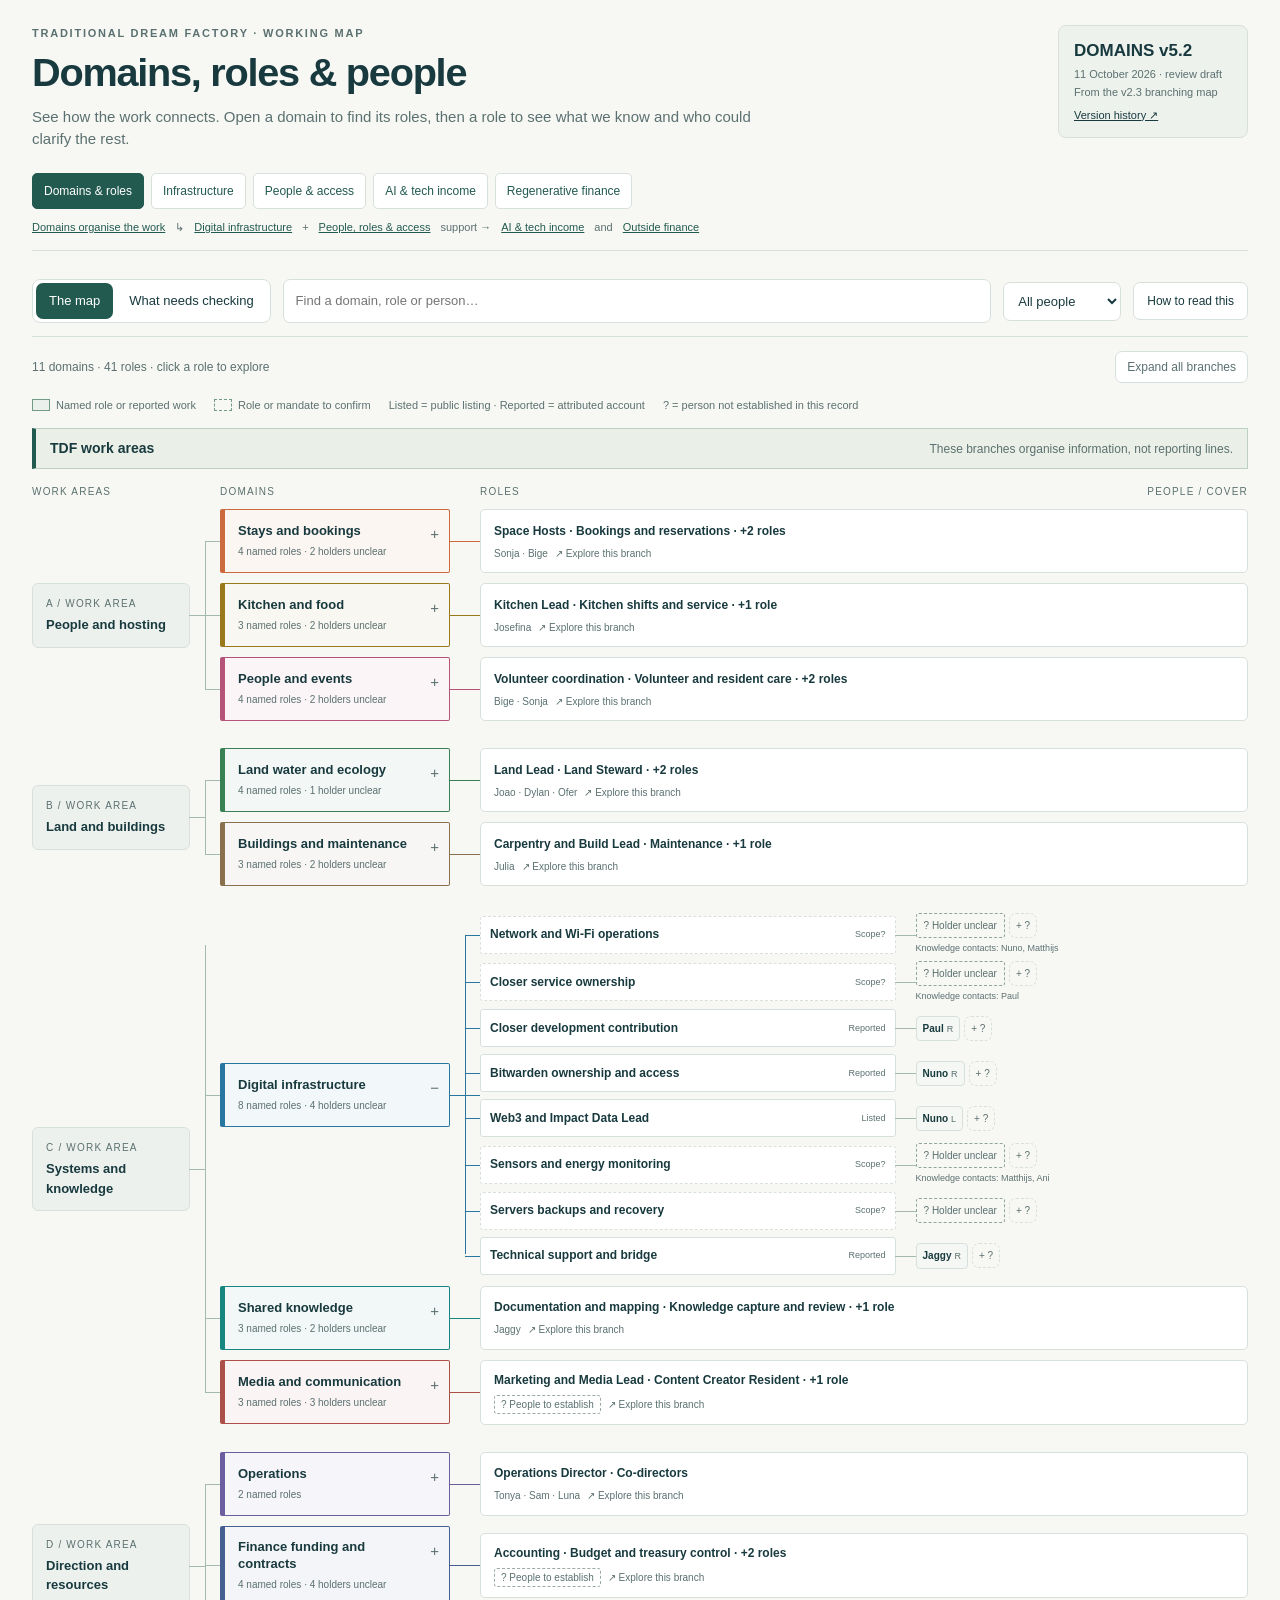
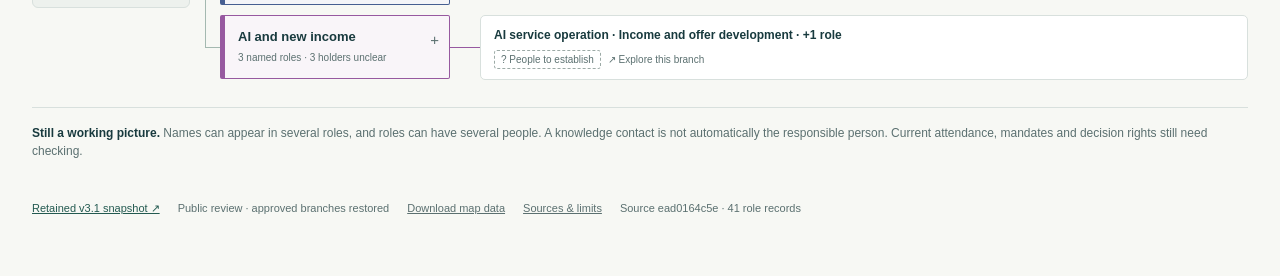
==== commit b3741c7f: "Restore approved domains branches and progressive disclosure in v5.2" ====
--- a/index.html
+++ b/index.html
@@ -1,16 +1,124 @@
 <!doctype html>
 <html lang="en">
-<head><meta charset="utf-8"><meta name="viewport" content="width=device-width,initial-scale=1"><title>Digital infrastructure · TDF v5.1</title><link rel="stylesheet" href="site.css"></head>
+<head>
+<meta charset="utf-8">
+<meta name="viewport" content="width=device-width,initial-scale=1">
+<meta name="description" content="A working map of TDF domains, roles and people, with evidence and questions to clarify responsibility.">
+<title>TDF · Domains, roles & people · v5.2</title>
+<style>
+:root{--ink:#183a3e;--muted:#5b7070;--paper:#f7f8f4;--line:#d8e0dd;--white:#fff;--brand:#235a50;--soft:#eaf0eb;--shadow:0 16px 55px #203a3826;color-scheme:light}
+*{box-sizing:border-box}body{margin:0;background:var(--paper);color:var(--ink);font:15px/1.5 -apple-system,BlinkMacSystemFont,"Segoe UI",sans-serif}button,input,select{font:inherit}button,select{cursor:pointer}button{color:inherit}button:focus-visible,a:focus-visible,input:focus-visible,select:focus-visible{outline:3px solid #1e708b;outline-offset:3px}button{border:1px solid var(--line);background:white;border-radius:7px;padding:9px 13px;text-align:left}button:hover{border-color:#799b90;background:#f1f5f1}a{color:var(--brand)}button[hidden],[hidden]{display:none!important}.shell{max-width:1520px;margin:auto;padding:25px 32px 60px}header{display:flex;gap:22px;justify-content:space-between;align-items:flex-start}.eyebrow{font-size:11px;letter-spacing:.16em;text-transform:uppercase;font-weight:750;color:var(--muted)}h1{font-size:clamp(26px,3.1vw,41px);letter-spacing:-1.25px;line-height:1.12;margin:8px 0 12px;font-weight:700}h2,h3,p{margin-top:0}.intro{font-size:15px;max-width:750px;color:var(--muted);margin-bottom:0}.version{background:#edf2ed;min-width:190px;border:1px solid var(--line);border-radius:8px;padding:12px 15px;flex-shrink:0}.version strong{display:block;font-size:17px}.version span{display:block;color:var(--muted);font-size:11px;margin-top:2px}.version button{padding:0;border:0;background:none;font-size:11px;text-decoration:underline;margin-top:6px}.toolbar{position:sticky;top:0;background:var(--paper);z-index:5;padding:20px 0 13px;border-bottom:1px solid var(--line);display:flex;gap:12px;align-items:center;flex-wrap:wrap}.tabs{display:flex;border:1px solid var(--line);border-radius:8px;padding:3px;background:white;gap:3px}.tabs button{border:0;padding:8px 13px;font-size:13px;background:transparent}.tabs button[aria-selected=true]{background:var(--brand);color:white}.search{min-width:200px;flex:1;position:relative}.search input{width:100%;border:1px solid var(--line);border-radius:7px;padding:11px 12px;background:white;font-size:13px;color:var(--ink)}select{background:white;border:1px solid var(--line);border-radius:7px;padding:10px 28px 10px 10px;font-size:13px;max-width:240px;color:var(--ink)}.toolbar .plain{font-size:12px}.map-tools{display:flex;justify-content:space-between;gap:12px;align-items:center;margin:14px 0;color:var(--muted);font-size:12px}.map-tools button{padding:6px 11px;font-size:12px}.legend{display:flex;flex-wrap:wrap;gap:7px 18px;font-size:11px;color:var(--muted);margin-bottom:15px}.key{display:inline-flex;align-items:center;gap:6px}.sample{width:18px;height:12px;border:1px solid #719b85;background:#eaf0eb;display:inline-block}.sample.dashed{border-style:dashed;background:transparent}.flow-heading{display:grid;grid-template-columns:158px 230px 1fr;gap:30px;color:var(--muted);font-size:10px;letter-spacing:.12em;text-transform:uppercase;margin-bottom:10px}.flow-heading span:last-child{display:flex;justify-content:space-between}.map-root{border:1px solid #bdd0c4;border-left:4px solid var(--brand);background:#eaf0e7;padding:9px 14px;margin-bottom:15px;display:flex;justify-content:space-between;align-items:center;font-size:12px}.map-root strong{font-size:14px}.map-root span{color:var(--muted)}.tree-group{display:grid;grid-template-columns:158px minmax(0,1fr);gap:30px;position:relative;padding:0 0 17px;margin-bottom:10px}.group-label{position:relative;padding:12px 13px;background:#edf1ed;border:1px solid var(--line);border-radius:6px;align-self:center;font-weight:650;font-size:13px}.group-label small{display:block;font-weight:400;font-size:10px;letter-spacing:.12em;color:var(--muted);margin-bottom:4px}.group-label:after{content:"";position:absolute;left:100%;width:16px;top:50%;border-top:1px solid #a4b9b0}.domain-branches{position:relative;display:flex;flex-direction:column;gap:10px}.domain-branches:before{content:"";position:absolute;left:-15px;top:32px;bottom:32px;border-left:1px solid #a4b9b0}.domain-branch{display:grid;grid-template-columns:230px minmax(0,1fr);gap:30px;position:relative;align-items:center}.domain-branch:before{content:"";position:absolute;width:15px;left:-15px;top:50%;border-top:1px solid #a4b9b0}.domain-node{border:1.5px solid var(--domain);border-left:5px solid var(--domain);border-radius:2px;background:color-mix(in srgb,var(--domain) 6%,white);padding:12px 13px;min-height:64px;position:relative;width:100%}.domain-node:after{content:"";position:absolute;left:100%;width:31px;top:50%;border-top:1px solid var(--domain)}.domain-node strong{font-size:13px;display:block;line-height:1.3;padding-right:14px}.domain-node span{font-size:10px;color:var(--muted);display:block;margin-top:4px}.domain-node .toggle{position:absolute;right:10px;top:12px;font-size:15px;line-height:1}.domain-node:hover{background:color-mix(in srgb,var(--domain) 12%,white)}.domain-preview{background:white;border:1px solid var(--line);border-radius:5px;padding:10px 13px;min-height:64px;width:100%;position:relative}.domain-preview strong{font-size:12px;font-weight:550;display:block}.domain-preview .preview-bottom{display:flex;align-items:center;gap:7px;flex-wrap:wrap;margin-top:6px;font-size:10px;color:var(--muted)}.unknown-label{border:1px dashed #9caaa6;padding:1px 6px;border-radius:3px}.preview-roles{color:var(--muted);font-size:11px;margin-top:3px}.roles{display:flex;flex-direction:column;gap:5px;position:relative}.roles:before{content:"";position:absolute;left:-15px;top:22px;bottom:22px;border-left:1px solid var(--domain)}.role-line{display:grid;grid-template-columns:minmax(170px,1fr) minmax(175px,.8fr);gap:20px;position:relative;align-items:center;min-height:40px}.role-line:before{content:"";position:absolute;width:15px;left:-15px;top:50%;border-top:1px solid var(--domain)}.role-button{position:relative;min-height:38px;width:100%;padding:7px 9px;border-radius:3px;line-height:1.25;font-size:12px;display:flex;align-items:center;justify-content:space-between;gap:8px}.role-button:after{content:"";position:absolute;left:100%;width:21px;top:50%;border-top:1px solid #a4b9b0}.role-button.provisional{border-style:dashed}.role-button b{font-weight:550}.role-button.selected{outline:2px solid var(--domain);outline-offset:1px;background:color-mix(in srgb,var(--domain) 8%,white)}.role-basis{font-size:9px;color:var(--muted);white-space:nowrap}.role-people{display:flex;gap:4px;flex-wrap:wrap;align-items:center}.person-chip{font-size:10px;border-radius:4px;padding:4px 6px;font-weight:600;background:#f4f7f3}.person-chip small{font-weight:400;color:var(--muted);margin-left:3px;font-size:9px}.unknown-chip{font-size:10px;border:1px dashed #91a59d;background:transparent;border-radius:3px;padding:4px 7px;color:var(--muted)}.contact-line{font-size:9px;color:var(--muted);width:100%}.add-slot{font-size:10px;background:transparent;border-style:dashed;padding:4px 6px;color:var(--muted)}.empty{padding:40px;border:1px dashed #a4b9b0;border-radius:7px;color:var(--muted);text-align:center}.notice{font-size:12px;color:var(--muted);padding:16px 0;border-top:1px solid var(--line);margin-top:10px}.notice strong{color:var(--ink)}.q-intro{padding:24px 0 8px;display:flex;gap:20px;justify-content:space-between}.q-intro h2{font-size:24px;letter-spacing:-.5px;margin-bottom:6px}.q-intro p{font-size:13px;max-width:670px;color:var(--muted)}.q-intro button{align-self:flex-start;font-size:12px}.q-section{font-size:11px;font-weight:700;letter-spacing:.09em;text-transform:uppercase;color:var(--muted);margin:24px 0 10px}.questions-grid{display:grid;grid-template-columns:repeat(2,minmax(0,1fr));gap:14px}.question{background:white;border:1px solid var(--line);border-top:3px solid var(--domain,#577c72);border-radius:7px;padding:18px}.question h3{font-size:16px;line-height:1.4;margin:7px 0 12px;letter-spacing:-.1px}.question .q-domain{font-size:10px;color:var(--muted);text-transform:uppercase;letter-spacing:.08em}.question .ask{font-size:12px;line-height:1.55;margin-bottom:9px}.question .ask b{font-weight:650}.question .why{color:var(--muted)}.question .clarifies{font-size:12px;color:var(--muted);margin:10px 0 12px}.question button{font-size:11px;padding:6px 9px;margin-right:5px}.question details{font-size:11px;color:var(--muted);margin:10px 0}.question summary{cursor:pointer}.question ul{padding-left:17px}.q-count{font-size:12px;color:var(--muted);margin-bottom:6px}.aside-shade{position:fixed;inset:0;background:#142b2b28;z-index:10}.drawer{position:fixed;right:0;top:0;bottom:0;width:470px;max-width:100%;background:#fcfdfb;z-index:11;box-shadow:var(--shadow);overflow:auto;padding:24px}.drawer-close{position:sticky;top:0;float:right;z-index:2;background:#fff;padding:6px 11px;font-size:12px}.drawer .detail-domain{font-size:11px;color:var(--muted);margin:10px 80px 10px 0;letter-spacing:.08em;text-transform:uppercase}.drawer h2{font-size:25px;line-height:1.2;margin:12px 0 18px;letter-spacing:-.5px;clear:both}.drawer h3{font-size:12px;text-transform:uppercase;letter-spacing:.05em;margin:23px 0 8px}.drawer p{font-size:14px;line-height:1.6}.drawer .warning{padding:12px;border:1px dashed #a6b7ac;background:#f4f6ef;font-size:12px;color:var(--muted)}.drawer .detail-person{display:block;width:100%;padding:11px 12px;margin:6px 0;font-size:13px}.drawer .detail-person small{display:block;color:var(--muted);font-size:11px}.source{border-top:1px solid var(--line);padding:13px 0;font-size:12px}.source p{font-size:12px;color:var(--muted);margin:5px 0 0}.source .source-date{font-size:10px;color:var(--muted)}.inline-question{border-left:3px solid #70958a;padding:9px 0 9px 12px;margin:10px 0;font-size:13px}.inline-question small{display:block;margin-top:6px;color:var(--muted)}.drawer .action{display:inline-block;margin:8px 8px 8px 0;font-size:12px}.history-row{border-top:1px solid var(--line);padding:10px 0}.history-row strong{font-size:13px}.history-row p{font-size:12px;margin:4px 0}.toast{position:fixed;bottom:20px;left:50%;transform:translateX(-50%);background:var(--brand);color:white;max-width:90%;padding:11px 18px;border-radius:8px;font-size:13px;z-index:30;box-shadow:var(--shadow)}.fallback{width:100%;min-height:110px;margin:8px 0;font-size:12px;padding:10px}.mobile-hint{display:none}.filter-state{font-size:12px;margin:12px 0;padding:9px 12px;background:#eaf0e7}.filter-state button{font-size:11px;padding:3px 7px;margin-left:10px}.list-link{display:block;width:100%;margin:6px 0;padding:10px;font-size:13px}.list-link small{display:block;color:var(--muted);font-size:11px}.result-count{font-variant-numeric:tabular-nums}.about-footer{display:flex;gap:18px;font-size:11px;color:var(--muted);flex-wrap:wrap;margin-top:24px}.about-footer button{border:0;background:none;padding:0;font-size:11px;text-decoration:underline;color:var(--muted)}
+@media(min-width:1450px){.flow-heading{grid-template-columns:175px 260px 1fr}.tree-group{grid-template-columns:175px minmax(0,1fr)}.domain-branch{grid-template-columns:260px minmax(0,1fr)}.role-button{font-size:13px}.person-chip{font-size:11px}.domain-node strong{font-size:14px}}
+@media(max-width:1000px){.shell{padding:22px}.flow-heading{grid-template-columns:125px 190px 1fr;gap:22px}.tree-group{grid-template-columns:125px minmax(0,1fr);gap:22px}.domain-branch{grid-template-columns:190px minmax(0,1fr);gap:24px}.domain-node:after{width:25px}.group-label{font-size:12px;padding:11px 9px}.group-label:after{width:8px}.role-line{grid-template-columns:minmax(135px,1fr) minmax(100px,.7fr);gap:15px}.role-button:after{width:16px}.role-basis{display:none}.questions-grid{gap:12px}.toolbar{gap:8px}select{max-width:200px}}
+@media(max-width:720px){.shell{padding:18px 14px 35px}header{gap:10px}h1{font-size:27px;letter-spacing:-.8px}.eyebrow{font-size:9px}.intro{font-size:12px}.version{min-width:85px;padding:8px;max-width:105px}.version strong{font-size:13px}.version span{font-size:9px}.version .origin{display:none}.toolbar{position:relative;padding-top:16px;gap:8px}.tabs{width:100%}.tabs button{flex:1;text-align:center}.search{flex-basis:100%}select{flex:1;max-width:100%;min-width:0}.toolbar .plain{font-size:11px}.map-tools{align-items:flex-start;font-size:11px}.flow-heading{display:none}.legend{font-size:10px;gap:5px 10px}.map-root{font-size:10px}.map-root span{max-width:150px;text-align:right}.tree-group{display:block;margin-bottom:18px}.group-label{background:none;border:0;border-bottom:1px solid var(--line);padding:8px 0;margin-bottom:12px;display:flex;gap:8px;align-items:center;letter-spacing:.02em}.group-label small{margin:0}.group-label:after,.domain-branches:before,.domain-branch:before{display:none}.domain-branch{grid-template-columns:1fr;gap:0;margin-left:12px;border-left:1px solid var(--domain);padding-left:12px;align-items:start}.domain-node{min-height:auto;padding:10px 12px;border-left-width:4px}.domain-node strong{font-size:13px}.domain-node:after{display:none}.domain-node span{font-size:10px}.domain-preview{min-height:auto;border-top:0;border-radius:0 0 5px 5px;padding:8px 12px;background:#ffffff9e}.preview-roles{font-size:10px}.roles{padding:10px 0 0 10px;gap:8px}.roles:before{left:0;top:30px;bottom:22px}.role-line{display:block;margin-left:8px}.role-line:before{left:-18px;width:18px;top:19px}.role-button{font-size:12px;min-height:36px;gap:5px}.role-button:after{display:none}.role-basis{display:block;font-size:8px}.role-people{padding:5px 0 0 10px;margin-left:11px;border-left:1px solid var(--line)}.person-chip{font-size:10px}.add-slot{font-size:9px}.contact-line{font-size:10px}.questions-grid{grid-template-columns:1fr}.q-intro{display:block;padding-top:18px}.q-intro h2{font-size:22px}.q-intro p{font-size:12px}.q-intro button{margin-bottom:8px}.question{padding:16px}.question h3{font-size:15px}.drawer{width:100%;top:8%;border-radius:15px 15px 0 0;padding:20px}.notice{font-size:11px}.mobile-hint{display:block;font-size:10px;color:var(--muted)}}
+@media print{body{background:#fff;font-size:10pt}.shell{padding:0;max-width:none}.toolbar,.map-tools,.about-footer,.version button,.aside-shade,.drawer,.toast,.q-intro button,.question button{display:none!important}.tree-group,.domain-branch,.role-line,.question{break-inside:avoid}.domain-preview{display:none}.roles[hidden]{display:flex!important}.map-root{margin:10px 0}.role-button,.person-chip,.domain-node{color:#111}.questions-grid{display:block}.question{margin-bottom:12px}.intro,.notice{font-size:10pt}.version{padding:8px}h1{font-size:24pt}.flow-heading{display:none}.tree-group{grid-template-columns:110px minmax(0,1fr);gap:20px}.domain-branch{grid-template-columns:160px minmax(0,1fr);gap:24px}}
+.atlas-nav{display:flex;gap:7px;flex-wrap:wrap;margin:22px 0 10px}.atlas-nav a{border:1px solid #d8e0dd;padding:8px 11px;background:#fff;border-radius:5px;font-size:12px;text-decoration:none;color:#235a50}.atlas-nav a[aria-current=page]{background:#235a50;color:#fff;border-color:#235a50}.relationship-strip{font-size:11px;color:#5b7070;display:flex;gap:6px 10px;align-items:center;flex-wrap:wrap;border-bottom:1px solid #d8e0dd;padding:0 0 15px;margin-bottom:8px}.relationship-strip a{color:#235a50}.cross-links{display:flex;flex-direction:column;gap:7px;margin:10px 0}.cross-links a{padding:9px 11px;border:1px solid #d8e0dd;background:#eaf0eb;text-decoration:none;border-radius:4px;font-size:12px}@media(max-width:720px){.atlas-nav{margin-top:16px;gap:5px}.atlas-nav a{padding:7px 8px;font-size:11px}.relationship-strip{font-size:10px}}
+</style>
+</head>
 <body>
-<a class="skip" href="#workspace">Skip to map</a>
-<header><a class="brand" href="index.html">TDF <span>Working atlas</span></a><span class="edition">Public review</span><strong class="version">v5.1</strong></header>
-<nav aria-label="Maps"><a href="infrastructure.html" data-map="infrastructure">Digital infrastructure</a><a href="domains.html" data-map="domains">Domains and responsibilities</a><a href="people.html" data-map="people">People, roles and access</a><a href="ai-revenue.html" data-map="ai-revenue">AI and technology revenue</a><a href="regenerative-finance.html" data-map="regenerative-finance">Regenerative finance and outside funding</a></nav>
-<main id="workspace">
-<div class="heading"><div><h1>Digital infrastructure</h1><p>Existing equipment, services and the connections still to establish.</p></div><button id="about" class="quiet">Sources &amp; reading guide</button></div>
-<div class="toolbar" aria-label="Map controls"><label class="search"><span class="sr-only">Search nodes and questions</span><input type="search" id="search" placeholder="Find a system, role, person or proposal…"></label><label class="sr-only" for="group">Work area</label><select id="group"><option value="">All work areas</option></select><div class="view-switch"><button id="map-view" aria-pressed="true">Map</button><button id="list-view" aria-pressed="false">Readable list</button></div><div class="zoom"><button id="zoom-out" aria-label="Zoom out">−</button><output id="scale">100%</output><button id="zoom-in" aria-label="Zoom in">+</button><button id="fit">Fit</button><button id="readable">1:1</button></div></div>
-<div class="map-meta"><span id="count" role="status" aria-live="polite"></span><span>Updated 2026-10-12 · Select a node to follow its connections</span></div>
-<div class="map-layout"><section id="viewport" class="viewport" aria-label="Interactive map. Drag blank space to pan; use zoom controls or readable list." tabindex="0"><div id="sizer"><div id="canvas"><svg id="edges" aria-hidden="true"></svg><div id="panels"></div></div></div></section><section id="list" class="list" aria-label="Readable map" hidden></section><aside id="detail" class="detail" hidden aria-label="Selected node details"><button id="close-detail" aria-label="Close details">×</button><div id="detail-content"></div></aside></div>
-<div id="empty" class="empty" hidden>No matching nodes. <button id="clear">Clear filters</button></div>
-<footer><div class="legend"><span><i class="status-observed"></i>Observed</span><span><i class="status-reported"></i>Reported / listed</span><span><i class="status-proposed"></i>Proposed</span><span><i class="status-unknown"></i>Unknown</span><span class="dash">┄ Unknown relationship</span></div><span>Records are dated; this is a review map. <a href="infrastructure.md">Read / save Markdown</a> · <a href="atlas.json">Atlas data</a></span></footer>
-<noscript><p>JavaScript is off. The complete paired <a href="infrastructure.md">Markdown map</a> includes connections and sources.</p><div class="list"><article><h3>Starlink</h3><p>reported · 2026-09-26</p><p>Reported site internet service.</p><ul><li>Which uplink and coverage are in use now?</li></ul></article><article><h3>Activity-space Wi-Fi</h3><p>reported · 2026-10-09</p><p>Activity-space connectivity has a recorded repair case.</p><ul><li>What is the latest tested outcome for this space?</li></ul></article><article><h3>UniFi Switch 8 60W</h3><p>reported · 2026-10-07</p><p>PoE switch identified in the retained troubleshooting account.</p><ul><li>Which installed link serves each access point?</li></ul></article><article><h3>Access point</h3><p>reported · 2026-10-07</p><p>An access point powered through the short test cable.</p><ul><li>What model and installed location are confirmed?</li></ul></article><article><h3>Ethernet / connector</h3><p>reported · 2026-10-09</p><p>Physical cable and connector route to identify.</p><ul><li>Which run and connectors serve the activity space?</li></ul></article><article><h3>Fixed-line internet</h3><p>unknown · 2026-10-09</p><p>Provider, order and delivery evidence are still needed.</p><ul><li>What provider or order evidence establishes the timeline?</li></ul></article><article><h3>Solar panels</h3><p>reported · 2026-09-26</p><p>Installed solar assets described in the retained deck.</p><ul><li>Which installed equipment and present readings are confirmed?</li></ul></article><article><h3>Solar app access</h3><p>reported · 2026-10-09</p><p>Ani is the reported solar-app knowledge contact.</p><ul><li>Which app and authorised reading route should contributors use?</li></ul></article><article><h3>Battery bank</h3><p>reported · 2026-09-26</p><p>Battery storage appears in the retained energy account.</p><ul><li>What equipment and usable capacity are confirmed now?</li></ul></article><article><h3>2 Growatt devices</h3><p>observed · 2026-10-07</p><p>Two devices were configured in Home Assistant.</p><ul><li>Which physical devices and usable readings do these entries represent?</li></ul></article><article><h3>Electrical loads</h3><p>reported · 2026-10-07</p><p>Shared-space and pump/plug load context is recorded.</p><ul><li>Which meters represent which loads?</li></ul></article><article><h3>Autoclave</h3><p>reported · 2026-09-26</p><p>Named electrical load in the retained deck.</p><ul><li>What rating and measured load are confirmed?</li></ul></article><article><h3>Home Assistant Yellow</h3><p>observed · 2026-10-07</p><p>Yellow host inspected through an authenticated web session.</p><ul><li>Who maintains this platform and confirms useful readings?</li></ul></article><article><h3>ESPHome water telemetry</h3><p>observed · 2026-10-07</p><p>Borehole and Greywater ESPHome entries were inspected.</p><ul><li>What measured data can these two devices substantiate?</li></ul></article><article><h3>Zigbee devices</h3><p>observed · 2026-10-07</p><p>13 Zigbee entries were configured, including Yellow.</p><ul><li>Which entries match real field equipment and measurements?</li></ul></article><article><h3>InfluxDB</h3><p>observed · 2026-10-07</p><p>Installed application marked Running at inspection.</p><ul><li>Which measurement series and retention are actually useful?</li></ul></article><article><h3>Grafana</h3><p>observed · 2026-10-07</p><p>Installed dashboard application marked Running.</p><ul><li>Which dashboard and data source produce a useful result?</li></ul></article><article><h3>HA backup archives</h3><p>observed · 2026-10-07</p><p>Stored archives were inspected as a dated inventory.</p><ul><li>What recovery evidence and responsible operator can be recorded?</li></ul></article><article><h3>HP media host</h3><p>historical · 2026-10-04</p><p>Existing media computer with dated service checkpoints.</p><ul><li>What is the latest dated access and service checkpoint?</li></ul></article><article><h3>Immich + catalogue</h3><p>historical · 2026-10-04</p><p>Existing media library and searchable catalogue.</p><ul><li>Who confirms the current permitted browse/upload journey?</li></ul></article><article><h3>External T7 storage</h3><p>historical · 2026-10-03</p><p>Media and database-dump storage on the HP host.</p><ul><li>What storage and recovery evidence is current?</li></ul></article><article><h3>Hosted TDF bot lane</h3><p>historical · 2026-09-23</p><p>Recorded Admin and Volunteer bot service lane.</p><ul><li>Which current real journey has been accepted?</li></ul></article><article><h3>Private Forgejo</h3><p>historical · 2026-10-09</p><p>Separate recorded repository and hosting service.</p><ul><li>Which reviewed source and maintainer belong to this service?</li></ul></article><article><h3>TDF Pulse</h3><p>historical · 2026-10-04</p><p>Published event reader checkpoint retained.</p><ul><li>Which reviewed event material and editorial route should be used?</li></ul></article><article><h3>Closer platform</h3><p>reported · 2026-10-09</p><p>Existing bookings, members, events and governance context.</p><ul><li>Who owns a booking issue through an authorised fix and reply?</li></ul></article><article><h3>TDF Bitwarden</h3><p>reported · 2026-10-09</p><p>Nuno is reported as the existing Bitwarden owner.</p><ul><li>What nonsecret ownership and access-request route is confirmed?</li></ul></article><article><h3>Ecology / Repositree</h3><p>historical · 2026-10-07</p><p>Existing land knowledge and data source home.</p><ul><li>Which repository and accepted knowledge should a contributor use?</li></ul></article><article><h3>Retained source store</h3><p>observed · 2026-10-09</p><p>Existing website, papers, proposals and field-source collections.</p><ul><li>Can one contributor retrieve and correct a permitted record?</li></ul></article><article><h3>Static wiki / PWA</h3><p>historical · 2026-10-09</p><p>A locally built and tested wiki candidate is recorded.</p><ul><li>What receiving-owner acceptance and reader journey exist?</li></ul></article><article><h3>Telegram + BookStack</h3><p>proposed · 2026-10-07</p><p>Selected community knowledge design, awaiting deployed-flow evidence.</p><ul><li>What existing component and one useful reviewed flow should be tested?</li></ul></article><article><h3>TDF foundation</h3><p>proposed · 2026-10-09</p><p>Connectivity, power, access and support to clarify.</p><ul><li>What minimum usable outcome and maintainer are agreed?</li></ul></article><article><h3>Local AI</h3><p>proposed · 2026-10-09</p><p>Possible local processing capacity to assess.</p><ul><li>Which small useful task justifies local processing?</li></ul></article><article><h3>Shared servers</h3><p>proposed · 2026-10-09</p><p>Additional hosting capacity has not been agreed.</p><ul><li>Which service, host, owner and recovery route are needed?</li></ul></article><article><h3>Shared storage / NAS</h3><p>proposed · 2026-10-09</p><p>Storage option rather than a confirmed deployment.</p><ul><li>What permitted storage need remains unmet?</li></ul></article><article><h3>Ownership / access</h3><p>unknown · 2026-10-11</p><p>Name ownership and access authority for each concrete service.</p><ul><li>Who approves, maintains and covers each service?</li></ul></article><article><h3>Failure and recovery</h3><p>proposed · 2026-10-09</p><p>Named support, recovery records and cover to establish.</p><ul><li>What recovery or failure-response outcome has been demonstrated?</li></ul></article></div></noscript>
-</main><script type="application/json" id="atlas-data">{"version":"v5.1","edition":"public","map":{"id":"infrastructure","title":"Digital infrastructure","subtitle":"Existing equipment, services and the connections still to establish.","intro":"Start with the systems and records TDF already has. Each date belongs to its source: these maps help locate equipment, knowledge and next checks; they do not report live health. Different kinds of lines distinguish configuration, history, proposals and untraced physical routes.","updated":"2026-10-12","groups":[{"id":"network","title":"Internet and Wi-Fi","color":"#297b9a","description":"Known equipment and a route that still needs tracing."},{"id":"energy","title":"Solar, storage and loads","color":"#a57522","description":"Recorded energy assets; actual wiring and present measurements need confirmation."},{"id":"monitoring","title":"Monitoring and local apps","color":"#278873","description":"Concrete inventory inspected on 7 October."},{"id":"services","title":"Media and hosted services","color":"#755da2","description":"Separate hosts, services, histories and permission boundaries."},{"id":"knowledge","title":"Knowledge and access","color":"#497197","description":"Reuse existing source homes and reviewed access routes."},{"id":"foundation","title":"Foundations to establish","color":"#ad624b","description":"Proposed capacity and responsibility, not commissioned services."}],"nodes":[{"id":"starlink","label":"Starlink","group":"network","kind":"service","status":"reported","asOf":"2026-09-26","summary":"Reported site internet service.","details":["Retained infrastructure accounts identify Starlink as an existing internet route.","Its exact route into local network equipment has not been traced in this map."],"questions":["Which uplink and coverage are in use now?"],"sources":["R1","R2"],"related":[{"map":"people","node":"nuno","label":"Reported network knowledge contact"},{"map":"people","node":"mathijs","label":"Remote installer knowledge"}]},{"id":"activity","label":"Activity-space Wi-Fi","group":"network","kind":"service","status":"reported","asOf":"2026-10-09","summary":"Activity-space connectivity has a recorded repair case.","details":["The last retained repair account is dated 9 October.","A new dated result is needed to establish the present connection."],"questions":["What is the latest tested outcome for this space?"],"sources":["R21"],"related":[{"map":"people","node":"jaggy","label":"Reported repair and technical bridge context"},{"map":"people","node":"nuno","label":"Knowledge contact"}]},{"id":"switch","label":"UniFi Switch 8 60W","group":"network","kind":"asset","status":"reported","asOf":"2026-10-07","summary":"PoE switch identified in the retained troubleshooting account.","details":["A short test cable powered the access point through this switch.","Model identification does not establish every port or installed cable route."],"questions":["Which installed link serves each access point?"],"sources":["R2"],"related":[]},{"id":"ap","label":"Access point","group":"network","kind":"asset","status":"reported","asOf":"2026-10-07","summary":"An access point powered through the short test cable.","details":["The PoE test is a reported result.","An earlier image-based model guess was not retained as verified identification."],"questions":["What model and installed location are confirmed?"],"sources":["R2"],"related":[]},{"id":"cable","label":"Ethernet / connector","group":"network","kind":"asset","status":"reported","asOf":"2026-10-09","summary":"Physical cable and connector route to identify.","details":["The installed route and exact tested endpoints are not fully recorded.","Keep physical tracing separate from a diagnosis."],"questions":["Which run and connectors serve the activity space?"],"sources":["R21"],"related":[]},{"id":"fixedline","label":"Fixed-line internet","group":"network","kind":"unknown","status":"unknown","asOf":"2026-10-09","summary":"Provider, order and delivery evidence are still needed.","details":["A later meeting discussed a possible long delay.","Meeting timing is an account, not a provider-confirmed delivery promise."],"questions":["What provider or order evidence establishes the timeline?"],"sources":["R21","M1"],"related":[]},{"id":"solar","label":"Solar panels","group":"energy","kind":"asset","status":"reported","asOf":"2026-09-26","summary":"Installed solar assets described in the retained deck.","details":["The source describes existing solar separately from proposed expansion.","A recorded solar/energy-monitoring account does not establish today's production or electrical topology."],"questions":["Which installed equipment and present readings are confirmed?"],"sources":["R1","R4"],"related":[{"map":"people","node":"ani","label":"Solar-app knowledge contact"},{"map":"regenerative-finance","label":"Land and energy project context"}]},{"id":"solarapp","label":"Solar app access","group":"energy","kind":"service","status":"reported","asOf":"2026-10-09","summary":"Ani is the reported solar-app knowledge contact.","details":["The source names a contact for understanding the existing app.","Knowing the app is separate from permission to administer equipment."],"questions":["Which app and authorised reading route should contributors use?"],"sources":["R3","R21"],"related":[{"map":"people","node":"ani","label":"Reported app knowledge"}]},{"id":"battery","label":"Battery bank","group":"energy","kind":"asset","status":"reported","asOf":"2026-09-26","summary":"Battery storage appears in the retained energy account.","details":["A roughly 20 kWh figure is historical reported capacity, not a current measurement.","Present state, manufacturer procedure and energy connections still need confirmation."],"questions":["What equipment and usable capacity are confirmed now?"],"sources":["R1","R21","R4"],"related":[]},{"id":"growatt","label":"2 Growatt devices","group":"energy","kind":"asset","status":"observed","asOf":"2026-10-07","summary":"Two devices were configured in Home Assistant.","details":["The Growatt Server integration listed two devices at inspection.","Configuration is evidence of a recorded integration, not tested physical wiring or live generation."],"questions":["Which physical devices and usable readings do these entries represent?"],"sources":["R4"],"related":[]},{"id":"loads","label":"Electrical loads","group":"energy","kind":"asset","status":"reported","asOf":"2026-10-07","summary":"Shared-space and pump/plug load context is recorded.","details":["The retained deck describes shared electrical loads.","Zigbee entries inspected on 7 October include space, pump and appliance labels; field correspondence remains to confirm."],"questions":["Which meters represent which loads?"],"sources":["R1","R4"],"related":[]},{"id":"autoclave","label":"Autoclave","group":"energy","kind":"asset","status":"reported","asOf":"2026-09-26","summary":"Named electrical load in the retained deck.","details":["A 6 kW figure was reported in the historical account.","A possible load alert was an idea, not an installed automation."],"questions":["What rating and measured load are confirmed?"],"sources":["R1"],"related":[]},{"id":"ha","label":"Home Assistant Yellow","group":"monitoring","kind":"asset","status":"observed","asOf":"2026-10-07","summary":"Yellow host inspected through an authenticated web session.","details":["Hardware, configured integrations and installed applications were inspected on 7 October.","The inventory is a dated starting point for understanding energy and water data.","A configured entity is not proof of a working field device or complete history."],"questions":["Who maintains this platform and confirms useful readings?"],"sources":["R4"],"related":[{"map":"people","node":"digital_owner","label":"Per-service access and responsibility question"},{"map":"regenerative-finance","label":"Measurement evidence for bounded land work"}]},{"id":"water","label":"ESPHome water telemetry","group":"monitoring","kind":"asset","status":"observed","asOf":"2026-10-07","summary":"Borehole and Greywater ESPHome entries were inspected.","details":["Two ESPHome devices expose flow, volume and internal-temperature entity types.","These are a separate device layer from Zigbee pump electrical meters.","Units, calibration, sensor identity and useful history need confirmation."],"questions":["What measured data can these two devices substantiate?"],"sources":["R4"],"related":[{"map":"people","node":"ofer","label":"Expert land context"},{"map":"regenerative-finance","label":"Baseline and outcome evidence"}]},{"id":"zigbee","label":"Zigbee devices","group":"monitoring","kind":"asset","status":"observed","asOf":"2026-10-07","summary":"13 Zigbee entries were configured, including Yellow.","details":["The inventory contains Yellow plus 12 TS011F entries.","Borehole Pump and Greywater Pump labels refer to electrical/switch entities, distinct from ESPHome water feeds.","No soil-moisture or water-level sensor was identified in the inspected lists."],"questions":["Which entries match real field equipment and measurements?"],"sources":["R4"],"related":[]},{"id":"influx","label":"InfluxDB","group":"monitoring","kind":"service","status":"observed","asOf":"2026-10-07","summary":"Installed application marked Running at inspection.","details":["InfluxDB v1 was already installed on Yellow.","Running application state does not establish continuous ingestion, retention or complete measurements."],"questions":["Which measurement series and retention are actually useful?"],"sources":["R4"],"related":[]},{"id":"grafana","label":"Grafana","group":"monitoring","kind":"service","status":"observed","asOf":"2026-10-07","summary":"Installed dashboard application marked Running.","details":["Grafana already exists alongside Home Assistant and InfluxDB.","No verified data-source path or complete working dashboard is inferred from app state."],"questions":["Which dashboard and data source produce a useful result?"],"sources":["R4"],"related":[]},{"id":"backups","label":"HA backup archives","group":"monitoring","kind":"asset","status":"observed","asOf":"2026-10-07","summary":"Stored archives were inspected as a dated inventory.","details":["The displayed backup list is distinct from demonstrated recovery.","Archive presence does not establish independent copies, complete scope or a successful restore."],"questions":["What recovery evidence and responsible operator can be recorded?"],"sources":["R4"],"related":[]},{"id":"hp","label":"HP media host","group":"services","kind":"asset","status":"historical","asOf":"2026-10-04","summary":"Existing media computer with dated service checkpoints.","details":["This host is distinct from Home Assistant Yellow.","The latest retained checks establish history, not current uptime or available hosting capacity."],"questions":["What is the latest dated access and service checkpoint?"],"sources":["R5"],"related":[]},{"id":"media","label":"Immich + catalogue","group":"services","kind":"service","status":"historical","asOf":"2026-10-04","summary":"Existing media library and searchable catalogue.","details":["Immich and the indexed SSD catalogue are separate services on the media host.","Preserve media membership, source permissions and existing archive boundaries."],"questions":["Who confirms the current permitted browse/upload journey?"],"sources":["R5"],"related":[{"map":"people","node":"heitor","label":"Recorded media contribution context"}]},{"id":"t7","label":"External T7 storage","group":"services","kind":"asset","status":"historical","asOf":"2026-10-03","summary":"Media and database-dump storage on the HP host.","details":["The retained checkpoint identifies an external Samsung T7 Shield.","Database dumps on the same medium do not by themselves establish independent recovery."],"questions":["What storage and recovery evidence is current?"],"sources":["R5"],"related":[]},{"id":"hermes","label":"Hosted TDF bot lane","group":"services","kind":"service","status":"historical","asOf":"2026-09-23","summary":"Recorded Admin and Volunteer bot service lane.","details":["Existing bot work has Product and Release owners.","Recorded source/review behaviour does not establish every current contributor journey."],"questions":["Which current real journey has been accepted?"],"sources":["R6"],"related":[]},{"id":"forgejo","label":"Private Forgejo","group":"services","kind":"service","status":"historical","asOf":"2026-10-09","summary":"Separate recorded repository and hosting service.","details":["Forgejo is a different source home from the ecology GitHub repository.","No automatic synchronization between them is established."],"questions":["Which reviewed source and maintainer belong to this service?"],"sources":["R7"],"related":[]},{"id":"pulse","label":"TDF Pulse","group":"services","kind":"service","status":"historical","asOf":"2026-10-04","summary":"Published event reader checkpoint retained.","details":["The 4 October release separates Citizens Gathering from Confluência.","This reader is distinct from BookStack, a wiki or a newsletter distribution system."],"questions":["Which reviewed event material and editorial route should be used?"],"sources":["R8"],"related":[{"map":"people","node":"tonya","label":"Recorded direction and media context"},{"map":"domains","label":"Participation and communication responsibilities"}]},{"id":"closer","label":"Closer platform","group":"knowledge","kind":"service","status":"reported","asOf":"2026-10-09","summary":"Existing bookings, members, events and governance context.","details":["Closer is a concrete existing platform to understand before adding a second roster.","Paul is recorded as a contributor; his remit and service accountability remain open.","Documentation and public code do not establish private deployment or current access."],"questions":["Who owns a booking issue through an authorised fix and reply?"],"sources":["R11","R28","D1","V1"],"related":[{"map":"people","node":"paul","label":"Contributor; exact remit unknown"},{"map":"people","node":"bige","label":"Reported booking knowledge"},{"map":"people","node":"booking_owner","label":"Unresolved support accountability"}]},{"id":"bitwarden","label":"TDF Bitwarden","group":"knowledge","kind":"service","status":"reported","asOf":"2026-10-09","summary":"Nuno is reported as the existing Bitwarden owner.","details":["The 9 October password handoff supersedes older owner-unknown wording.","The report does not settle exact permissions, cover or authority over other systems.","Keep credential contents outside this map."],"questions":["What nonsecret ownership and access-request route is confirmed?"],"sources":["A1","D1"],"related":[{"map":"people","node":"nuno","label":"Reported Bitwarden owner"},{"map":"people","node":"digital_owner","label":"Per-service access responsibility"}]},{"id":"ecology","label":"Ecology / Repositree","group":"knowledge","kind":"service","status":"historical","asOf":"2026-10-07","summary":"Existing land knowledge and data source home.","details":["A retained repository snapshot and connected private ecology source are recorded.","Draft contributions and repository access do not establish accepted changes or current stewardship.","The phrase main GitHub still needs an exact repository identifier."],"questions":["Which repository and accepted knowledge should a contributor use?"],"sources":["R11","R4","V1","V2"],"related":[{"map":"people","node":"monty","label":"Recorded ecology knowledge contact"},{"map":"regenerative-finance","label":"Land evidence and project opportunities"}]},{"id":"records","label":"Retained source store","group":"knowledge","kind":"asset","status":"observed","asOf":"2026-10-09","summary":"Existing website, papers, proposals and field-source collections.","details":["Knowledge entry points and a derived catalogue connect retained source homes.","Repeated captures are not independent facts or complete coverage.","Local indexing is distinct from community access and reviewed canon."],"questions":["Can one contributor retrieve and correct a permitted record?"],"sources":["R22","V1"],"related":[{"map":"people","node":"jaggy","label":"Current mapping and source-bridge work"},{"map":"domains","label":"Knowledge capture, review and upkeep"}]},{"id":"wiki","label":"Static wiki / PWA","group":"knowledge","kind":"service","status":"historical","asOf":"2026-10-09","summary":"A locally built and tested wiki candidate is recorded.","details":["Built/tested artefacts are distinct from an accepted community service.","Keep its source and access boundaries separate from Pulse and BookStack."],"questions":["What receiving-owner acceptance and reader journey exist?"],"sources":["R7"],"related":[]},{"id":"bookstack","label":"Telegram + BookStack","group":"knowledge","kind":"project","status":"proposed","asOf":"2026-10-07","summary":"Selected community knowledge design, awaiting deployed-flow evidence.","details":["Telegram identity, reviewed drafts and BookStack are a selected design direction.","Design selection does not establish a deployed integration or accepted service."],"questions":["What existing component and one useful reviewed flow should be tested?"],"sources":["R13"],"related":[]},{"id":"foundation","label":"TDF foundation","group":"foundation","kind":"project","status":"proposed","asOf":"2026-10-09","summary":"Connectivity, power, access and support to clarify.","details":["The foundation links existing assets to useful future work.","Shared records and practical connectivity take priority in the retained direction.","Commercial readiness requires stronger evidence than a map or an idle host."],"questions":["What minimum usable outcome and maintainer are agreed?"],"sources":["R21","R27"],"related":[{"map":"ai-revenue","label":"Conditional services and income tests"},{"map":"regenerative-finance","label":"Bounded outside-funding projects"}]},{"id":"localai","label":"Local AI","group":"foundation","kind":"project","status":"proposed","asOf":"2026-10-09","summary":"Possible local processing capacity to assess.","details":["Local AI is an option, not a purchased or commissioned platform.","Start with an actual permitted user need and compare existing maintained tools."],"questions":["Which small useful task justifies local processing?"],"sources":["R1","R21","R27"],"related":[{"map":"ai-revenue","label":"Concrete service and demand tests"},{"map":"people","node":"charlie","label":"Recorded AI and commons input"},{"map":"people","node":"jen","label":"Distinct home-lab and art input"}]},{"id":"servers","label":"Shared servers","group":"foundation","kind":"project","status":"proposed","asOf":"2026-10-09","summary":"Additional hosting capacity has not been agreed.","details":["Yellow, HP and other candidate capacity have different roles and boundaries.","An inventory or idle memory sample is not an accepted general-purpose service."],"questions":["Which service, host, owner and recovery route are needed?"],"sources":["R21","R4"],"related":[]},{"id":"nas","label":"Shared storage / NAS","group":"foundation","kind":"project","status":"proposed","asOf":"2026-10-09","summary":"Storage option rather than a confirmed deployment.","details":["An existing T7 media store is different from a future shared NAS.","Do not infer purchase, migration or media-sharing authority from this option."],"questions":["What permitted storage need remains unmet?"],"sources":["R21"],"related":[]},{"id":"permissions","label":"Ownership / access","group":"foundation","kind":"unknown","status":"unknown","asOf":"2026-10-11","summary":"Name ownership and access authority for each concrete service.","details":["Knowledge contacts, maintainers and people authorised to grant access may differ.","Nuno's reported Bitwarden ownership is a specific fact; it does not fill every service-owner gap."],"questions":["Who approves, maintains and covers each service?"],"sources":["R21","D1","A1","V2"],"related":[{"map":"people","node":"digital_owner","label":"Specific access-owner questions"},{"map":"domains","label":"Role holders and decision boundaries"}]},{"id":"support","label":"Failure and recovery","group":"foundation","kind":"project","status":"proposed","asOf":"2026-10-09","summary":"Named support, recovery records and cover to establish.","details":["A backup list, active timer or saved runbook is different from delivered recovery or alerts.","A useful service needs a recorded response route and a maintainer who accepts it."],"questions":["What recovery or failure-response outcome has been demonstrated?"],"sources":["R21","R4","R5"],"related":[]}],"edges":[{"from":"starlink","to":"switch","label":"Uplink-to-switch route untraced","status":"unknown","kind":"physical","sources":["R2","R21"]},{"from":"switch","to":"ap","label":"Reported short-cable PoE test","status":"reported","kind":"physical","sources":["R2"]},{"from":"switch","to":"cable","label":"Installed cable endpoint untraced","status":"unknown","kind":"physical","sources":["R2","R21"]},{"from":"cable","to":"ap","label":"Permanent cable-to-AP route untraced","status":"unknown","kind":"physical","sources":["R2","R21"]},{"from":"ap","to":"activity","label":"Room coverage and outcome to verify","status":"unknown","kind":"physical","sources":["R21"]},{"from":"solar","to":"battery","label":"Reported energy-system association; wiring unverified","status":"reported","kind":"association","sources":["R1"]},{"from":"solar","to":"solarapp","label":"Reported monitoring-app knowledge lead","status":"reported","kind":"knowledge","sources":["R3","R21"]},{"from":"solar","to":"ha","label":"Solar-production monitoring described in retained account","status":"reported","kind":"monitoring","sources":["R4"]},{"from":"ha","to":"growatt","label":"2 configured integration devices, 7 Oct","status":"observed","kind":"configuration","sources":["R4"]},{"from":"growatt","to":"solar","label":"Exact physical equipment relationship unconfirmed","status":"unknown","kind":"physical","sources":["R4"]},{"from":"loads","to":"autoclave","label":"Named load in historical account","status":"reported","kind":"association","sources":["R1"]},{"from":"ha","to":"water","label":"2 configured ESPHome devices, 7 Oct","status":"observed","kind":"configuration","sources":["R4"]},{"from":"ha","to":"zigbee","label":"13 configured Zigbee entries, 7 Oct","status":"observed","kind":"configuration","sources":["R4"]},{"from":"ha","to":"influx","label":"Installed app Running, 7 Oct","status":"observed","kind":"hosting","sources":["R4"]},{"from":"ha","to":"grafana","label":"Installed app Running, 7 Oct","status":"observed","kind":"hosting","sources":["R4"]},{"from":"ha","to":"backups","label":"Stored archive inventory, 7 Oct","status":"observed","kind":"storage","sources":["R4"]},{"from":"influx","to":"grafana","label":"Actual data-source path unverified","status":"unknown","kind":"data","sources":["R4"]},{"from":"water","to":"zigbee","label":"Flow devices and pump meters are distinct layers","status":"observed","kind":"association","sources":["R4"]},{"from":"hp","to":"media","label":"Recorded media services on this host","status":"historical","kind":"hosting","sources":["R5"]},{"from":"hp","to":"t7","label":"Recorded external storage attachment","status":"historical","kind":"storage","sources":["R5"]},{"from":"foundation","to":"localai","label":"Possible enabling capacity","status":"proposed","kind":"dependency","sources":["R21"]},{"from":"foundation","to":"servers","label":"Possible enabling capacity","status":"proposed","kind":"dependency","sources":["R21"]},{"from":"foundation","to":"nas","label":"Possible shared storage option","status":"proposed","kind":"dependency","sources":["R21"]},{"from":"permissions","to":"support","label":"Per-service accountable operation to establish","status":"proposed","kind":"dependency","sources":["R21"]},{"from":"closer","to":"records","label":"Permitted documentation view to identify","status":"unknown","kind":"knowledge","sources":["V1","V2"]},{"from":"ecology","to":"records","label":"Retained ecology sources are indexed","status":"observed","kind":"knowledge","sources":["R22"]}],"sources":[{"id":"R1","title":"Retained WOOLPACK infrastructure account","date":"2026-09-26","url":null},{"id":"R2","title":"Wi-Fi account ingested and reconciled 7 October","date":"2026-10-07","url":null},{"id":"R3","title":"Solar-app meeting synthesis","date":"2026-10-04","url":null},{"id":"R4","title":"Home Assistant inventory and source reconciliation","date":"2026-10-07","url":null},{"id":"R5","title":"Media host and catalogue dated checkpoints","date":"2026-10-04","url":null},{"id":"R6","title":"Hosted bot lane and latest voice-acceptance requirements","date":"2026-09-23","url":null},{"id":"R7","title":"Separate repository and local wiki source reconciliation","date":"2026-10-09","url":null},{"id":"R8","title":"Pulse event reader publication checkpoint","date":"2026-10-04","url":"https://tdfpulse.com"},{"id":"R11","title":"Closer and ecology retained source context","date":"2026-09-30","url":null},{"id":"R13","title":"Selected community knowledge design","date":"2026-10-07","url":null},{"id":"R21","title":"Direct infrastructure and contact corrections","date":"2026-10-09","url":null},{"id":"R22","title":"Retained knowledge sources and discovery index","date":"2026-10-09","url":null},{"id":"R27","title":"Meeting scope and confirmed identity corrections","date":"2026-10-09","url":null},{"id":"R28","title":"Direct Closer contribution correction","date":"2026-10-09","url":null},{"id":"A1","title":"Passwords and access ownership handoff","date":"2026-10-09","url":null},{"id":"D1","title":"Multiple role holders and current role source","date":"2026-10-11","url":null},{"id":"V1","title":"Connected atlas professional visibility review","date":"2026-10-11","url":null},{"id":"V2","title":"Private knowledge-frontier source questions","date":"2026-10-11","url":null},{"id":"M1","title":"Later meeting account and fixed-line discussion","date":"2026-10-09","url":null}],"checks":[{"question":"Retrieve and correct one permitted record through the existing source index.","who":"Existing source owner and one contributor","result":"A useful record found and corrected with its provenance retained.","node":"records"},{"question":"Record the latest activity-space connection test.","who":"Jaggy and network operator; Nuno / Matthijs as knowledge contacts","result":"A dated end-to-end result and the actual equipment/cable route.","node":"activity"},{"question":"Establish fixed-line order and delivery evidence.","who":"Actual connectivity owner / provider","result":"Dated provider evidence or explicit no-order finding.","node":"fixedline"},{"question":"Confirm the nonsecret Bitwarden access-request path.","who":"Nuno as reported owner and actual authorised operator","result":"Ownership, cover and grant/revocation route without credentials.","node":"bitwarden"},{"question":"Trace one useful measurement from physical device to its display.","who":"Home Assistant operator with relevant field expert","result":"Matched device, unit, timestamp and calibrated meaning.","node":"water"},{"question":"Confirm source ownership and permitted documentation for Closer.","who":"Actual Closer operator; Paul as contributor contact","result":"Deployment/docs and issue-resolution owner identified without customer records.","node":"closer"},{"question":"Identify the solar equipment and permitted reading route.","who":"Ani as knowledge contact and actual equipment owner","result":"Model-specific reading context and current dated evidence.","node":"solar"}]}}</script><script src="site.js"></script></body></html>
+<div class="shell">
+<header>
+ <div><div class="eyebrow">Traditional Dream Factory · working map</div><h1>Domains, roles &amp; people</h1><p class="intro">See how the work connects. Open a domain to find its roles, then a role to see what we know and who could clarify the rest.</p></div>
+ <div class="version"><strong>DOMAINS v5.2</strong><span>11 October 2026 · review draft</span><span class="origin">From the v2.3 branching map</span><button id="historyBtn">Version history ↗</button></div>
+</header>
+<nav class="atlas-nav" aria-label="Five connected maps"><a href="index.html" aria-current="page">Domains &amp; roles</a><a href="infrastructure.html">Infrastructure</a><a href="people.html">People &amp; access</a><a href="ai-revenue.html">AI &amp; tech income</a><a href="regenerative-finance.html">Regenerative finance</a></nav><div class="relationship-strip" aria-label="How the maps connect"><a href="index.html">Domains organise the work</a><span>↳</span><a href="infrastructure.html">Digital infrastructure</a><span>+</span><a href="people.html">People, roles &amp; access</a><span>support →</span><a href="ai-revenue.html">AI &amp; tech income</a><span>and</span><a href="regenerative-finance.html">Outside finance</a></div>
+<div class="toolbar">
+ <nav class="tabs" role="tablist" aria-label="Map views"><button id="mapTab" role="tab" aria-controls="mapView" aria-selected="true">The map</button><button id="questionsTab" role="tab" aria-controls="questionsView" aria-selected="false">What needs checking</button></nav>
+ <label class="search"><input id="search" type="search" placeholder="Find a domain, role or person…" aria-label="Search map and questions"></label>
+ <select id="personFilter" aria-label="Filter by person"><option value="">All people</option></select>
+ <button class="plain" id="aboutBtn">How to read this</button>
+</div>
+<div id="filterState" class="filter-state" hidden></div>
+<main>
+<section id="mapView" role="tabpanel" aria-labelledby="mapTab">
+ <div class="map-tools"><span id="mapSummary" class="result-count"></span><button id="expandBtn" aria-pressed="false">Expand all branches</button></div>
+ <div class="legend"><span class="key"><i class="sample"></i>Named role or reported work</span><span class="key"><i class="sample dashed"></i>Role or mandate to confirm</span><span>Listed = public listing · Reported = attributed account</span><span>? = person not established in this record</span></div>
+ <div class="map-root"><strong>TDF work areas</strong><span>These branches organise information, not reporting lines.</span></div>
+ <div class="flow-heading"><span>Work areas</span><span>Domains</span><span>Roles <span>People / cover</span></span></div>
+ <div id="tree"></div>
+ <div class="notice"><strong>Still a working picture.</strong> Names can appear in several roles, and roles can have several people. A knowledge contact is not automatically the responsible person. Current attendance, mandates and decision rights still need checking.</div>
+</section>
+<section id="questionsView" role="tabpanel" aria-labelledby="questionsTab" hidden>
+ <div class="q-intro"><div><h2>Turn unknowns into conversations</h2><p>Choose a person above to prepare a short conversation. These are suggested routes to useful knowledge; being named here does not make someone the approver. Start with one or two questions.</p></div><button id="downloadQuestions">Download these questions</button></div>
+ <div class="q-count" id="qCount"></div><div id="questionList"></div>
+ <div class="notice"><strong>Useful first test:</strong> let someone find a familiar piece of work, point out a missing person or role, and identify who they would contact next. Record their correction with its source and date before changing the map.</div>
+</section>
+</main>
+<footer class="about-footer"><a href="versions/domains-v3.1.html">Retained v3.1 snapshot ↗</a><span>Public review · approved branches restored</span><button id="dataBtn">Download map data</button><button id="sourcesBtn">Sources &amp; limits</button><span id="sourceStamp"></span></footer>
+</div>
+<div id="shade" class="aside-shade" hidden></div>
+<aside id="drawer" class="drawer" role="dialog" aria-modal="true" aria-label="Map detail" hidden><button id="closeDrawer" class="drawer-close">Close ×</button><div id="detail"></div></aside>
+<div id="toast" class="toast" role="status" hidden></div>
+<noscript><p style="padding:30px">This interactive map needs JavaScript enabled to display its domains, roles and people.</p></noscript>
+<script id="map-data" type="application/json">{"version":"v5.2","date":"11 October 2026","selectedLayout":"v2.3 branching map","sourceSha256":"ead0164c5e479eb66ed9fb8da38b4e2dcf111981c3efc143a50f6cfc2ae42e62","domains":[{"id":"hospitality","group":"People and hosting","groupCode":"A","name":"Stays and bookings","color":"#CC693D","gap":"Confirm the full host roster and who closes a booking or arrival issue."},{"id":"food","group":"People and hosting","groupCode":"A","name":"Kitchen and food","color":"#9A791B","gap":"Confirm service, shift and supply roles beyond the listed Kitchen Lead."},{"id":"participation","group":"People and hosting","groupCode":"A","name":"People and events","color":"#B55378","gap":"Clarify volunteer, resident, team-care and event responsibilities separately."},{"id":"land","group":"Land and buildings","groupCode":"B","name":"Land water and ecology","color":"#398153","gap":"Confirm current land scopes and handover; Joao and Bara are not merged."},{"id":"build","group":"Land and buildings","groupCode":"B","name":"Buildings and maintenance","color":"#8B704E","gap":"Confirm who covers listed open roles and how maintenance requests are handled."},{"id":"digital","group":"Systems and knowledge","groupCode":"C","name":"Digital infrastructure","color":"#2877A1","gap":"Name owners and cover for each service; technical contacts do not settle ownership."},{"id":"knowledge","group":"Systems and knowledge","groupCode":"C","name":"Shared knowledge","color":"#158680","gap":"Confirm capture, review and maintenance roles after the stewardship."},{"id":"media","group":"Systems and knowledge","groupCode":"C","name":"Media and communication","color":"#AB4F47","gap":"Confirm editorial responsibility, publishing access and current holders."},{"id":"operations","group":"Direction and resources","groupCode":"D","name":"Operations","color":"#6B5D9E","gap":"Clarify delegated decisions, resources and escalation for each role."},{"id":"finance","group":"Direction and resources","groupCode":"D","name":"Finance funding and contracts","color":"#465F91","gap":"Separate accounting, budget control, grant applications and signature powers."},{"id":"future","group":"Direction and resources","groupCode":"D","name":"AI and new income","color":"#9759A0","gap":"Exploratory scopes: validate an actual offer before appointing an operator."}],"people":[{"id":"sonja","name":"Sonja","display":"Sonja"},{"id":"bige","name":"Bige","display":"Bige"},{"id":"josefina","name":"Josefina","display":"Josefina"},{"id":"joao","name":"Joao","display":"Joao"},{"id":"dylan","name":"Dylan","display":"Dylan"},{"id":"ofer","name":"Ofer","display":"Ofer"},{"id":"julia","name":"Julia","display":"Julia"},{"id":"nuno","name":"Nuno","display":"Nuno"},{"id":"mathijs","name":"Matthijs","display":"Matthijs"},{"id":"paul","name":"Paul","display":"Paul"},{"id":"jaggy","name":"Jaggy","display":"Jaggy"},{"id":"ani","name":"Ani","display":"Ani"},{"id":"tonya","name":"Tonya","display":"Tonya"},{"id":"sam","name":"Sam","display":"Sam"},{"id":"luna","name":"Luna","display":"Luna"},{"id":"jen","name":"Jen","display":"Jen"},{"id":"charlie","name":"Charlie","display":"Charlie"},{"id":"monty","name":"Monty","display":"Monty"},{"id":"august","name":"August","display":"August"}],"roles":[{"id":"hosts","domain":"hospitality","name":"Space Hosts","basis":"Listed / Reported","holders":[{"id":"sonja","basis":"Listed"},{"id":"bige","basis":"Reported"}],"contacts":[],"scope":"Shared hosting role; full roster and current remit to confirm","sourceIds":["T1","C1","J1"]},{"id":"bookings","domain":"hospitality","name":"Bookings and reservations","basis":"Reported","holders":[{"id":"bige","basis":"Reported"}],"contacts":["sonja"],"scope":"Booking work; responsibility through resolution still to confirm","sourceIds":["J2","P1"]},{"id":"hospitality_manager","domain":"hospitality","name":"Hospitality Manager","basis":"Listed","holders":[],"contacts":[],"scope":"Holder unspecified in public list","sourceIds":["T1"]},{"id":"housekeeping","domain":"hospitality","name":"Housekeeping","basis":"Listed open","holders":[],"contacts":[],"scope":"Public external open position; current cover unknown","sourceIds":["T1"]},{"id":"kitchen_lead","domain":"food","name":"Kitchen Lead","basis":"Listed","holders":[{"id":"josefina","basis":"Listed"}],"contacts":[],"scope":"Kitchen leadership; current remit to confirm","sourceIds":["T1"]},{"id":"kitchen_service","domain":"food","name":"Kitchen shifts and service","basis":"Scope?","holders":[],"contacts":[],"scope":"Name people and cover for recurring service work","sourceIds":["K1"]},{"id":"food_supplies","domain":"food","name":"Food supplies and purchasing","basis":"Scope?","holders":[],"contacts":[],"scope":"Identify supply responsibility and delegated spending","sourceIds":["J1"]},{"id":"volunteers","domain":"participation","name":"Volunteer coordination","basis":"Reported","holders":[{"id":"bige","basis":"Reported"}],"contacts":["sonja"],"scope":"Coordination context; full remit needs confirmation","sourceIds":["J2","P1"]},{"id":"community_care","domain":"participation","name":"Volunteer and resident care","basis":"Reported","holders":[{"id":"sonja","basis":"Reported"},{"id":"bige","basis":"Reported"}],"contacts":[],"scope":"Shared care context described in Citizens Week; mandate to clarify","sourceIds":["C1"]},{"id":"team_care","domain":"participation","name":"Team care and conflict support","basis":"Scope?","holders":[],"contacts":[],"scope":"Team support is discussed separately; speaker/holder not established","sourceIds":["C1"]},{"id":"event_coordination","domain":"participation","name":"Event coordination","basis":"Scope?","holders":[],"contacts":[],"scope":"Holder and scope vary by event","sourceIds":["J1","J3"]},{"id":"land_lead","domain":"land","name":"Land Lead","basis":"Listed","holders":[{"id":"joao","basis":"Listed"}],"contacts":[],"scope":"Current handover and mandate need confirmation","sourceIds":["T1","L1"]},{"id":"land_steward","domain":"land","name":"Land Steward","basis":"Listed / Reported","holders":[{"id":"dylan","basis":"Listed"}],"contacts":[],"scope":"Practical continuity; exact land-care scope to confirm","sourceIds":["T1","L1"]},{"id":"land_consultant","domain":"land","name":"Land Consultant","basis":"Listed","holders":[{"id":"ofer","basis":"Listed"}],"contacts":[],"scope":"Expert and advisory role","sourceIds":["T1","L1"]},{"id":"water_monitoring","domain":"land","name":"Water monitoring and land data","basis":"Scope?","holders":[],"contacts":["monty","august"],"scope":"Ownership and collection/review responsibilities to establish","sourceIds":["J3","I1"]},{"id":"build_lead","domain":"build","name":"Carpentry and Build Lead","basis":"Listed","holders":[{"id":"julia","basis":"Listed"}],"contacts":[],"scope":"Build scope; does not settle all maintenance ownership","sourceIds":["T1"]},{"id":"maintenance","domain":"build","name":"Maintenance","basis":"Listed open","holders":[],"contacts":[],"scope":"Public open position; actual cover unknown","sourceIds":["T1"]},{"id":"build_residents","domain":"build","name":"Build residents","basis":"Listed open","holders":[],"contacts":[],"scope":"Public open role; allow several people and rotating cover","sourceIds":["T1"]},{"id":"network","domain":"digital","name":"Network and Wi-Fi operations","basis":"Scope?","holders":[],"contacts":["nuno","mathijs"],"scope":"Knowledge contacts known; service owner not established","sourceIds":["I1","J2"]},{"id":"closer_owner","domain":"digital","name":"Closer service ownership","basis":"Scope?","holders":[],"contacts":["paul"],"scope":"Owner and support route unknown; Paul is a contributor","sourceIds":["J2","I1"]},{"id":"closer_contribution","domain":"digital","name":"Closer development contribution","basis":"Reported","holders":[{"id":"paul","basis":"Reported"}],"contacts":[],"scope":"Contribution only; precise remit and access unknown","sourceIds":["J2"]},{"id":"vault","domain":"digital","name":"Bitwarden ownership and access","basis":"Reported","holders":[{"id":"nuno","basis":"Reported"}],"contacts":[],"scope":"TDF Bitwarden ownership; permissions and cover to clarify","sourceIds":["A1"]},{"id":"web3","domain":"digital","name":"Web3 and Impact Data Lead","basis":"Listed","holders":[{"id":"nuno","basis":"Listed"}],"contacts":[],"scope":"Published role; exact current scope to confirm","sourceIds":["T1"]},{"id":"monitoring","domain":"digital","name":"Sensors and energy monitoring","basis":"Scope?","holders":[],"contacts":["mathijs","ani"],"scope":"Setup/app knowledge known; ongoing owner to establish","sourceIds":["I1"]},{"id":"servers","domain":"digital","name":"Servers backups and recovery","basis":"Scope?","holders":[],"contacts":[],"scope":"Separate ownership per service; recovery responsibilities open","sourceIds":["I1"]},{"id":"tech_bridge","domain":"digital","name":"Technical support and bridge","basis":"Reported","holders":[{"id":"jaggy","basis":"Reported"}],"contacts":[],"scope":"Current stewardship: connect requests with the people able to act","sourceIds":["J2","J3"]},{"id":"mapping","domain":"knowledge","name":"Documentation and mapping","basis":"Reported","holders":[{"id":"jaggy","basis":"Reported"}],"contacts":[],"scope":"Current map and interview work","sourceIds":["J2","J3"]},{"id":"capture_review","domain":"knowledge","name":"Knowledge capture and review","basis":"Scope?","holders":[],"contacts":[],"scope":"Capture, correction and publishing responsibilities differ","sourceIds":["K1","L1"]},{"id":"knowledge_upkeep","domain":"knowledge","name":"Shared knowledge maintenance","basis":"Scope?","holders":[],"contacts":["jen"],"scope":"Ongoing upkeep and handover open; Jen has relevant home-lab work","sourceIds":["J3"]},{"id":"media_lead","domain":"media","name":"Marketing and Media Lead","basis":"Listed open","holders":[],"contacts":[],"scope":"Public vacancy listing","sourceIds":["T1"]},{"id":"creator","domain":"media","name":"Content Creator Resident","basis":"Listed open","holders":[],"contacts":[],"scope":"Public open position; actual contributors separate","sourceIds":["T1"]},{"id":"editorial","domain":"media","name":"Editorial review and publishing","basis":"Scope?","holders":[],"contacts":[],"scope":"Identify reviewer, publisher, access and ongoing responsibility","sourceIds":["M1"]},{"id":"operations_director","domain":"operations","name":"Operations Director","basis":"Listed","holders":[{"id":"tonya","basis":"Listed"}],"contacts":[],"scope":"Day-to-day coordination; delegated limits need confirmation","sourceIds":["T1","C1"]},{"id":"directors","domain":"operations","name":"Co-directors","basis":"Listed","holders":[{"id":"sam","basis":"Listed"},{"id":"luna","basis":"Listed"}],"contacts":[],"scope":"Shared listed role; actual decision boundaries still to confirm","sourceIds":["T1"]},{"id":"accounting","domain":"finance","name":"Accounting","basis":"Scope?","holders":[],"contacts":[],"scope":"CAAC Accounting listed as provider; accountable human not established","sourceIds":["T1"]},{"id":"budget","domain":"finance","name":"Budget and treasury control","basis":"Scope?","holders":[],"contacts":[],"scope":"Current authority, account access and budget boundaries need evidence","sourceIds":["C1","F1"]},{"id":"funding","domain":"finance","name":"Funding and grant applications","basis":"Scope?","holders":[],"contacts":["monty"],"scope":"Applicant/recipient mandate open; Start PME listed as support provider","sourceIds":["F1","J3","T1"]},{"id":"contracts","domain":"finance","name":"Contracts and signing","basis":"Scope?","holders":[],"contacts":[],"scope":"Specific entity, authorised signatory and approvals to establish","sourceIds":["F1"]},{"id":"ai_operator","domain":"future","name":"AI service operation","basis":"Scope?","holders":[],"contacts":["charlie","jen","jaggy"],"scope":"Future scope; no operating appointment or service commitment","sourceIds":["J3"]},{"id":"income_offers","domain":"future","name":"Income and offer development","basis":"Scope?","holders":[],"contacts":["charlie","jen","jaggy"],"scope":"Future work scope to test against a real offer and demand","sourceIds":["J3"]},{"id":"business_pilots","domain":"future","name":"Offsite and event business pilots","basis":"Scope?","holders":[],"contacts":["charlie","jen","jaggy"],"scope":"Future business scope; host capacity and operator open","sourceIds":["J3"]}],"questions":[{"id":"Q01","domain":"operations","roleIds":["operations_director","directors"],"priority":"first","question":"Can we walk through one routine repair and one change that needs approval: who decides, what can they spend, and when do they involve someone else?","ask":[{"name":"Tonya","personId":"tonya","why":"Start with the daily operations route and an actual example.","basis":"Listed Operations Director; delegated limits unconfirmed."},{"name":"Sam","personId":"sam","why":"Ask the listed co-directors only where the example exceeds delegated operations scope.","basis":"Listed co-directors: person IDs sam and luna; actual powers unconfirmed."},{"name":"Luna","personId":"luna","why":"Ask the listed co-directors only where the example exceeds delegated operations scope.","basis":"Listed co-directors: person IDs sam and luna; actual powers unconfirmed."}],"clarifies":"Delegated remit, spending limits, escalation and the evidence of an adopted decision process.","sourceIds":["T1","C1","F1"]},{"id":"Q02","domain":"digital","roleIds":["network"],"priority":"first","question":"For the activity-space Wi-Fi, who can trace and repair the link, who is responsible until it works, and what is the actual status of the fixed-line order?","ask":[{"name":"Nuno","personId":"nuno","why":"Start with the recorded on-site network knowledge contact.","basis":"Knowledge contact, not an established network service owner."},{"name":"Matthijs","personId":"mathijs","why":"Use the installer's remote knowledge if the route or configuration is unclear.","basis":"Recorded installer/contact; present authority and availability unconfirmed."}],"clarifies":"Service owner, authorised repair route, tested room-to-internet result and provider-backed fixed-line status.","sourceIds":["I1","J2","J3"]},{"id":"Q03","domain":"hospitality","roleIds":["hosts","bookings","hospitality_manager","housekeeping"],"priority":"first","question":"When a guest has a booking or arrival problem, who receives it, who takes it through to resolution, and who covers hosting and housekeeping when they are away?","ask":[{"name":"Bige","personId":"bige","why":"Start with practical booking work and one recent issue.","basis":"Reported bookings/volunteer work and shared hosting."},{"name":"Sonja","personId":"sonja","why":"Check shared hosting, handover and the full current roster.","basis":"Listed Space Host and reported shared care context."}],"clarifies":"Full host roster, booking closure, Hospitality Manager holder and actual housekeeping cover; a public vacancy is not proof nobody covers the work.","sourceIds":["T1","C1","J1","J2","P1"]},{"id":"Q04","domain":"land","roleIds":["land_lead","land_steward","land_consultant"],"priority":"first","question":"Which land routines does each person currently look after, what still needs handover, and who checks the practical instructions before someone else uses them?","ask":[{"name":"Dylan","personId":"dylan","why":"Start with practical continuity and the routines being used now.","basis":"Listed Land Steward; exact scope unconfirmed."},{"name":"Bara","personId":null,"why":"Recover recent practice where the existing handover identifies a gap.","basis":"Recorded practitioner in L1; no person ID in the round-2 role source. Not assumed to be Joao."},{"name":"Ofer","personId":"ofer","why":"Check expert corrections and the boundary between advice and operational decisions.","basis":"Listed Land Consultant and recorded expert knowledge."},{"name":"Joao","personId":"joao","why":"Confirm the listed Land Lead remit and its relationship to current practice.","basis":"Public Land Lead listing; current mandate/handover unconfirmed."}],"clarifies":"Separate practitioner, steward, lead and expert scopes; reviewer, usable handover and remaining continuity gaps.","sourceIds":["T1","L1"]},{"id":"Q05","domain":"knowledge","roleIds":["mapping","capture_review","knowledge_upkeep"],"priority":"first","question":"Could one contributor find and use a useful record without Jaggy, and who would correct it, approve sharing it and keep it current after this stewardship?","ask":[{"name":"Jaggy","personId":"jaggy","why":"Start with the current mapping/capture workflow and one permitted record.","basis":"Reported mapping and interview work; no permanent upkeep mandate."},{"name":"The record's practitioner or source owner","personId":null,"why":"Check the factual answer and sharing boundary with the person who knows the work.","basis":"Depends on the selected source; holder not established for this cross-domain role."},{"name":"Jen","personId":"jen","why":"Compare relevant home-lab knowledge work after the concrete workflow is clear.","basis":"Knowledge contact/reuse lead, not appointed TDF maintainer."}],"clarifies":"Capture, factual review, audience approval, correction route and accepted long-term maintenance; one real reader's usefulness check.","sourceIds":["J2","J3","K1","L1"]},{"id":"Q06","domain":"food","roleIds":["kitchen_lead","kitchen_service","food_supplies"],"priority":"later","question":"How do kitchen shifts, food orders and cover actually work this week, and who can approve a purchase or change when a problem comes up?","ask":[{"name":"Josefina","personId":"josefina","why":"Start with the listed Kitchen Lead and the current service routine.","basis":"Listed Kitchen Lead; service and purchasing delegation unconfirmed."}],"clarifies":"Actual shift/service holders, backup, supply responsibility and delegated spending rather than one assumed kitchen-wide mandate.","sourceIds":["T1","K1","J1"]},{"id":"Q07","domain":"participation","roleIds":["volunteers","community_care","team_care"],"priority":"later","question":"Who helps a new volunteer get started, who notices when a resident needs support, and where can team members take a conflict that needs a different kind of care?","ask":[{"name":"Bige","personId":"bige","why":"Start with recorded volunteer coordination and the actual arrival/handover routine.","basis":"Reported volunteer coordination and shared care."},{"name":"Sonja","personId":"sonja","why":"Check shared resident care and when support should pass to another person.","basis":"Reported shared volunteer/resident care; team-conflict holder not established."}],"clarifies":"Volunteer coordination versus resident care versus team/conflict support; willing people, boundaries and continuity.","sourceIds":["J2","P1","C1"]},{"id":"Q08","domain":"participation","roleIds":["event_coordination","business_pilots"],"priority":"later","question":"For a small November gathering, who is willing to host and coordinate it, who is it for, and what must be checked before we can call the plan ready?","ask":[{"name":"Charlie","personId":"charlie","why":"Start with the existing event-format knowledge and possible introductions.","basis":"Meeting participant and Gravity \u0026 Grace format lead; no TDF delivery commitment."},{"name":"Bige","personId":"bige","why":"Check hosting capacity and resident workload with the recorded hosts.","basis":"Recorded hosts: person IDs bige and sonja; event mandate unconfirmed."},{"name":"Sonja","personId":"sonja","why":"Check hosting capacity and resident workload with the recorded hosts.","basis":"Recorded hosts: person IDs bige and sonja; event mandate unconfirmed."},{"name":"Tonya","personId":"tonya","why":"Use the operations route for host permission and resources after feasibility is understood.","basis":"Listed Operations Director; event approval scope needs confirmation."}],"clarifies":"Audience, date window, willing coordinator/co-host, capacity, costs, permission and whether planned means decision-ready or ready to announce.","sourceIds":["J1","J3","T1","F1"]},{"id":"Q09","domain":"build","roleIds":["build_lead","maintenance","build_residents"],"priority":"later","question":"When something in a building needs fixing, who receives the request, who can do the work, and how are priorities, materials and cover agreed?","ask":[{"name":"Julia","personId":"julia","why":"Start with the listed build practitioner and one recent maintenance request.","basis":"Listed Carpentry and Build Lead; not established as owner of all maintenance."}],"clarifies":"Build remit, actual maintenance/build-resident cover, request closure and the permission route for work and materials.","sourceIds":["T1","J1","F1"]},{"id":"Q10","domain":"digital","roleIds":["closer_owner","closer_contribution"],"priority":"later","question":"For a real Closer issue, what can Paul help with, who owns the service and authorises changes, and who returns an answer to the person waiting?","ask":[{"name":"Paul","personId":"paul","why":"Start with the recorded contributor to clarify remit, access and the current maintainer route.","basis":"Reported Closer contribution only; not assigned service ownership or hosting."},{"name":"Bige","personId":"bige","why":"Trace an actual booking issue from the user's side if that is the example.","basis":"Reported booking work; not an established Closer administrator."}],"clarifies":"Contributor versus service owner, permissions, support/closure route and backup.","sourceIds":["J2","I1"]},{"id":"Q11","domain":"digital","roleIds":["vault","web3"],"priority":"later","question":"How does someone request or lose access to TDF systems, what does Nuno's Bitwarden and Web3 remit cover, and who can cover that work without exposing everyone's secrets?","ask":[{"name":"Nuno","personId":"nuno","why":"Start with the reported Bitwarden owner and listed Web3/Impact Data Lead.","basis":"Bitwarden ownership reported by Jaggy; hosting, plan, permissions and exact remit unverified."}],"clarifies":"Two separate scopes, host/plan, trusted grant operator, onboarding/offboarding and accepted succession; no passwords belong in the map.","sourceIds":["A1","T1","I1"]},{"id":"Q12","domain":"land","roleIds":["water_monitoring","monitoring"],"priority":"later","question":"Which water and energy readings are useful for an actual land task, who checks they are trustworthy, and who takes responsibility when a reading stops?","ask":[{"name":"Matthijs","personId":"mathijs","why":"Start with recorded setup knowledge for the monitoring systems.","basis":"Technical knowledge contact, not established ongoing operator."},{"name":"Ani","personId":"ani","why":"Clarify the solar-app/access context for energy readings.","basis":"Recorded solar knowledge contact; actual equipment/access authority unconfirmed."},{"name":"Dylan","personId":"dylan","why":"Connect the reading to a current practical land need and route to its practitioner.","basis":"Listed Land Steward; monitoring ownership unconfirmed."},{"name":"Monty","personId":"monty","why":"Use their water/ReFi knowledge when the question is the intended outcome or evidence method.","basis":"Recorded water/ReFi contacts: person IDs monty and august; not appointed monitoring owners."},{"name":"August","personId":"august","why":"Use their water/ReFi knowledge when the question is the intended outcome or evidence method.","basis":"Recorded water/ReFi contacts: person IDs monty and august; not appointed monitoring owners."}],"clarifies":"Collection, maintenance, factual review and practical interpretation; configured sensors and modelled impact remain separate from verified field results.","sourceIds":["J3","I1","L1"]},{"id":"Q13","domain":"digital","roleIds":["servers"],"priority":"later","question":"For each existing server or hosted service, who operates it, who can restore it, and when was access and recovery last actually tested?","ask":[{"name":"Current service operator","personId":null,"why":"Start with the operator named in that service's existing handoff, rather than assume one person owns every host.","basis":"Role source does not establish a single human server/recovery holder; current TDF2 and service handoffs are the lookup route."},{"name":"Nuno","personId":"nuno","why":"Ask for a local technical route only if the service handoff leaves the operator unclear.","basis":"On-site network/access knowledge, not a blanket server ownership mandate."}],"clarifies":"Per-service ownership, access, failure response, independent recovery and handover; stored backups are not a restore test.","sourceIds":["I1","A1"]},{"id":"Q14","domain":"media","roleIds":["media_lead","creator","editorial"],"priority":"later","question":"For one piece of TDF content, who creates it, who checks facts and permissions, who can publish it, and who keeps track of the result?","ask":[{"name":"Current content practitioner","personId":null,"why":"Start with whoever actually made the selected piece and trace its real workflow.","basis":"Public media/creator vacancies do not establish actual cover; human holder not established in the role source."},{"name":"Nuno","personId":"nuno","why":"Use the recorded scheduling/media context if the current production route is unclear.","basis":"Professional media context in J2; no editorial appointment inferred."},{"name":"Tonya","personId":"tonya","why":"Clarify direction or the route to an approver only after the production workflow is known.","basis":"Recorded media/direction context; publishing authority unconfirmed."}],"clarifies":"Actual contributors versus listed vacancies, factual/permission reviewer, publisher access, follow-up and long-term editorial accountability.","sourceIds":["T1","M1","J2"]},{"id":"Q15","domain":"finance","roleIds":["accounting","budget"],"priority":"later","question":"Who can explain the current accounts and show what is available, restricted or owed, and who is allowed to approve spending from each budget?","ask":[{"name":"Current accounting practitioner / CAAC liaison","personId":null,"why":"Start with the actual books and provider relationship.","basis":"CAAC Accounting is publicly listed as a provider; accountable human and current engagement unestablished."},{"name":"Tonya","personId":"tonya","why":"Identify the budget decision route for a concrete operations cost if the accounts contact cannot settle it.","basis":"Listed operations route; treasury or accounting ownership not established."}],"clarifies":"Accountable human, ledger freshness, restricted funds and obligations, access and delegated budget powers; public fundraising is not cash available.","sourceIds":["T1","C1","F1"]},{"id":"Q16","domain":"finance","roleIds":["funding"],"priority":"later","question":"Which funding proposals already exist, what was actually submitted or received, and who would own one new application if a concrete project fits?","ask":[{"name":"Current proposal author or grant-support contact","personId":null,"why":"Start with the specific proposal, its records and the actual Start PME relationship.","basis":"Start PME is publicly listed as grant support; contact, engagement and mandate unconfirmed."},{"name":"Monty","personId":"monty","why":"Clarify relevant ecology/ReFi routes and the underlying project where needed.","basis":"Recorded knowledge contact, not grant approver or appointed applicant."},{"name":"Charlie","personId":"charlie","why":"Recover the status/source of his earlier NEB direction where relevant.","basis":"Proposal/meeting knowledge; current application responsibility unconfirmed."}],"clarifies":"Receipt-backed proposal register, project fit, eligible recipient, responsible applicant, co-funding/payment timing and decision route.","sourceIds":["F1","J3","T1"]},{"id":"Q17","domain":"finance","roleIds":["contracts"],"priority":"later","question":"For a specific event, service or funding agreement, which entity would make the commitment, who can sign it, and what approval must happen first?","ask":[{"name":"Person currently handling that agreement","personId":null,"why":"Start with the actual document and route, not a general entity diagram.","basis":"Contract/signatory holder is unknown in the role source."},{"name":"Sam","personId":"sam","why":"Ask the listed co-director to identify the documented entity/signature route if it remains unclear.","basis":"Listed co-director; signing authority not established."},{"name":"Luna","personId":"luna","why":"Check the other listed co-director's route where this commitment requires it.","basis":"Listed co-director; signing authority not established."}],"clarifies":"Entity, authorised signatory, adopted approval and obligations for the specific commitment; OASA, Enseada and community governance differ.","sourceIds":["F1","T1"]},{"id":"Q18","domain":"future","roleIds":["income_offers"],"priority":"later","question":"What is one offer a real person might pay for, what useful result would they receive, and who would receive the payment and carry the costs?","ask":[{"name":"Jaggy","personId":"jaggy","why":"Start with his stated direction and one concrete beneficiary or prospective user.","basis":"Exploratory stewardship/offer work; no business appointment."},{"name":"Charlie","personId":"charlie","why":"Test the larger direction against a bounded offer and credible delivery group.","basis":"Meeting and proposal input; no selected TDF business."},{"name":"Jen","personId":"jen","why":"Check audience, experience and reusable knowledge work.","basis":"Meeting/home-lab input; no operating commitment."}],"clarifies":"Demand, payer, meaningful income versus attraction, TDF/operator ownership, total support costs and a smallest permitted test.","sourceIds":["J3","F1","I1"]},{"id":"Q19","domain":"digital","roleIds":["tech_bridge","ai_operator"],"priority":"later","question":"What can Jaggy help connect or improve during this stewardship, and if a small AI service proves useful, who would willingly operate and support it afterwards?","ask":[{"name":"Jaggy","personId":"jaggy","why":"Start with current bridge work and its agreed practical boundaries.","basis":"Reported technical bridge; not appointed operator of every system."},{"name":"Charlie","personId":"charlie","why":"Clarify a possible service scope and capable delivery route.","basis":"Exploratory AI contact, not appointed operator."},{"name":"Jen","personId":"jen","why":"Compare existing home-lab work and maintenance requirements if relevant.","basis":"Exploratory AI/knowledge contact, not appointed operator."}],"clarifies":"Current support scope versus a future operating appointment, named beneficiary, data permissions, support/recovery costs and accepted handover.","sourceIds":["J2","J3","I1","F1"]},{"id":"Q20","domain":"operations","roleIds":[],"priority":"later","question":"Where do the current DAO, operations and OASA/Guardians decision boundaries differ, and can we trace a recent decision to the adopted rule and people who made it?","ask":[{"name":"Tonya","personId":"tonya","why":"Start with a recent operational example and the rule actually used.","basis":"Listed Operations Director; collective/constitutional powers not inferred."},{"name":"Sam","personId":"sam","why":"Identify the current governance/entity record and relevant authorised body where needed.","basis":"Listed co-director; OASA/Guardian appointment and universal approval powers not established."},{"name":"Luna","personId":"luna","why":"Check the documented direction route and any differing account for that decision.","basis":"Listed co-director; exact current authority remains open."}],"clarifies":"Current adopted process, appointments, ecological/constitutional oversight and differing Guide/Pink Paper finance/on-site rights; one universal approver is not assumed.","sourceIds":["F1","C1","T1"]}],"sources":[{"id":"T1","title":"TDF public team listing","date":"Checked 11 October 2026","url":"https://www.traditionaldreamfactory.com/team","note":"Published roles and vacancies. A listing does not verify current attendance, complete responsibilities or decision powers."},{"id":"C1","title":"Citizens Week, day 3","date":"Historical transcript; reviewed 11 October 2026","note":"Explicitly describes Sonja and Bige as Space Hosts and shared volunteer/resident care. Unlabelled speakers are not assigned identities."},{"id":"J1","title":"Jaggy’s map corrections","date":"11 October 2026","note":"Many roles per domain and multiple people per role. Digital infrastructure covers several services. Circular layouts rejected."},{"id":"J2","title":"Professional people and role record","date":"Reconciled 9–11 October 2026","note":"Jaggy’s attributed corrections and professional context. Paul contributes to Closer; his remit and ownership remain unresolved."},{"id":"P1","title":"Hosting and booking clarification","date":"Jaggy’s answer, 2 October 2026","note":"Sonja and Bige both appear in hosting, bookings and shared-space context. Only this professional information is included."},{"id":"J3","title":"Jaggy, Charlie, Jen and Matthijs call","date":"9 October 2026; later written follow-up","note":"Exploratory AI, income and knowledge work. Monty and August’s water/ReFi direction is distinct. No operating appointments were agreed."},{"id":"I1","title":"Infrastructure map and evidence","date":"9 October 2026","note":"Recorded systems and technical knowledge contacts. This is not a fresh equipment inspection; the newer Bitwarden owner report is in A1."},{"id":"A1","title":"Passwords and access handoff","date":"9 October 2026","note":"Jaggy identifies Nuno as TDF Bitwarden owner. Hosting, permissions, delegated administration and cover still need confirmation."},{"id":"L1","title":"Land handover","date":"Retained October 2026 account","note":"Bara’s recent practice, Ofer’s expertise and Dylan’s continuity are separate. Joao and Bara are not merged. Current mandates still require confirmation."},{"id":"K1","title":"Knowledge stewardship discovery","date":"2 September 2026; current owner records","note":"Capture, factual review, publishing and continuing maintenance are distinct needs. Named draft scopes do not appoint role holders."},{"id":"M1","title":"Participation and publication handoff","date":"Existing specialist record","note":"Editorial review and publication need human ownership and access. A Codex chat’s ownership is not a human appointment."},{"id":"F1","title":"Entity and decision context","date":"Manager review, 9 October 2026","note":"DAO/community, OASA and Enseada have different described scopes. Actual delegation, current process and signing powers remain unresolved."}],"history":[{"version":"v1.1–v1.3","state":"Rejected","note":"Too few roles and people; circular layout retired."},{"version":"v2.1–v2.3","state":"Reviewed","note":"Jaggy prefers v2.3’s branching structure. Factual acceptance remains open."},{"version":"v3.1","state":"Browser review draft","note":"Interactive reading and question routes; same retained role evidence. Published for feedback, not an approved organisation chart."},{"version":"v4.1","state":"Connected reading format","note":"Five map navigation and linked details added; retained 41 roles, 19 people and 20 questions. This is not a new factual audit or an accepted organisation chart."},{"version":"v5.2","state":"Approved branches restored","note":"13 October 2026: original branch layout and interactions restored. First-name labels and current atlas links reconciled; role-source dates retained. No new role or authority assignment."}]}</script>
+<script data-atlas-integration="v5.2">(()=>{const h=location.hash.slice(1), ids=["hosts","bookings","hospitality_manager","housekeeping","kitchen_lead","kitchen_service","food_supplies","volunteers","community_care","team_care","event_coordination","land_lead","land_steward","land_consultant","water_monitoring","build_lead","maintenance","build_residents","network","closer_owner","closer_contribution","vault","web3","monitoring","servers","tech_bridge","mapping","capture_review","knowledge_upkeep","media_lead","creator","editorial","operations_director","directors","accounting","budget","funding","contracts","ai_operator","income_offers","business_pilots"];if(ids.includes(h))history.replaceState(null,"",location.pathname+location.search+"#role="+encodeURIComponent(h));})();</script>
+<script>
+'use strict';
+const CONNECTED={"hosts":[{"url":"people.html#node=sonja","title":"Sonja"},{"url":"people.html#node=bige","title":"Bige"}],"bookings":[{"url":"people.html#node=bige","title":"Bige"},{"url":"people.html#node=sonja","title":"Sonja"}],"hospitality_manager":[],"housekeeping":[],"kitchen_lead":[{"url":"people.html#node=josefina","title":"Josefina"}],"kitchen_service":[],"food_supplies":[],"volunteers":[{"url":"people.html#node=bige","title":"Bige"},{"url":"people.html#node=sonja","title":"Sonja"}],"community_care":[{"url":"people.html#node=sonja","title":"Sonja"},{"url":"people.html#node=bige","title":"Bige"}],"team_care":[],"event_coordination":[],"land_lead":[{"url":"people.html#node=joao","title":"Joao"}],"land_steward":[{"url":"people.html#node=dylan","title":"Dylan"}],"land_consultant":[{"url":"people.html#node=ofer","title":"Ofer"}],"water_monitoring":[{"url":"people.html#node=monty","title":"Monty"},{"url":"people.html#node=august","title":"August"}],"build_lead":[{"url":"people.html#node=julia","title":"Julia"}],"maintenance":[],"build_residents":[],"network":[{"url":"people.html#node=nuno","title":"Nuno"},{"url":"people.html#node=mathijs","title":"Matthijs"},{"url":"infrastructure.html","title":"See the actual systems"}],"closer_owner":[{"url":"people.html#node=paul","title":"Paul"},{"url":"infrastructure.html","title":"See the actual systems"}],"closer_contribution":[{"url":"people.html#node=paul","title":"Paul"},{"url":"infrastructure.html","title":"See the actual systems"}],"vault":[{"url":"people.html#node=nuno","title":"Nuno"},{"url":"infrastructure.html","title":"See the actual systems"}],"web3":[{"url":"people.html#node=nuno","title":"Nuno"},{"url":"infrastructure.html","title":"See the actual systems"}],"monitoring":[{"url":"people.html#node=mathijs","title":"Matthijs"},{"url":"people.html#node=ani","title":"Ani"},{"url":"infrastructure.html","title":"See the actual systems"}],"servers":[{"url":"infrastructure.html","title":"See the actual systems"}],"tech_bridge":[{"url":"people.html#node=jaggy","title":"Jaggy"},{"url":"infrastructure.html","title":"See the actual systems"}],"mapping":[{"url":"people.html#node=jaggy","title":"Jaggy"}],"capture_review":[],"knowledge_upkeep":[{"url":"people.html#node=jen","title":"Jen"}],"media_lead":[],"creator":[],"editorial":[],"operations_director":[{"url":"people.html#node=tonya","title":"Tonya"}],"directors":[{"url":"people.html#node=sam","title":"Sam"},{"url":"people.html#node=luna","title":"Luna"}],"accounting":[{"url":"regenerative-finance.html","title":"See funding routes and entity questions"}],"budget":[{"url":"regenerative-finance.html","title":"See funding routes and entity questions"}],"funding":[{"url":"people.html#node=monty","title":"Monty"},{"url":"regenerative-finance.html","title":"See funding routes and entity questions"}],"contracts":[{"url":"regenerative-finance.html","title":"See funding routes and entity questions"}],"ai_operator":[{"url":"people.html#node=charlie","title":"Charlie"},{"url":"people.html#node=jen","title":"Jen"},{"url":"people.html#node=jaggy","title":"Jaggy"},{"url":"ai-revenue.html","title":"See named income ideas and evidence"}],"income_offers":[{"url":"people.html#node=charlie","title":"Charlie"},{"url":"people.html#node=jen","title":"Jen"},{"url":"people.html#node=jaggy","title":"Jaggy"},{"url":"ai-revenue.html","title":"See named income ideas and evidence"}],"business_pilots":[{"url":"people.html#node=charlie","title":"Charlie"},{"url":"people.html#node=jen","title":"Jen"},{"url":"people.html#node=jaggy","title":"Jaggy"},{"url":"ai-revenue.html","title":"See named income ideas and evidence"}]};
+const DATA=JSON.parse(document.getElementById('map-data').textContent);
+const $=id=>document.getElementById(id), esc=s=>String(s??'').replace(/[&<>"']/g,c=>({'&':'&amp;','<':'&lt;','>':'&gt;','"':'&quot;',"'":'&#39;'}[c]));
+const people=Object.fromEntries(DATA.people.map(x=>[x.id,x])), domains=Object.fromEntries(DATA.domains.map(x=>[x.id,x])), roleById=Object.fromEntries(DATA.roles.map(x=>[x.id,x])), sourceById=Object.fromEntries(DATA.sources.map(x=>[x.id,x]));
+let state={view:'map',query:'',person:'',expanded:new Set(['digital']),selected:null},lastFocus=null,toastTimer;
+const rolePeople=r=>[...r.holders.map(x=>x.id),...r.contacts];
+const normalize=s=>String(s).normalize('NFD').replace(/[\u0300-\u036f]/g,'').toLowerCase();
+const matchText=text=>!state.query||normalize(text).includes(normalize(state.query));
+function roleMatches(r){return (!state.person||rolePeople(r).includes(state.person))&&matchText([r.name,r.scope,domains[r.domain].name,r.basis,...rolePeople(r).map(id=>people[id].name)].join(' '));}
+function personChip(id,basis){return `<button class="person-chip" data-person="${esc(id)}" title="See all recorded connections for ${esc(people[id].name)}">${esc(people[id].display)}<small>${basis==='Listed'?'L':basis==='Reported'?'R':''}</small></button>`;}
+function rolesHTML(rs){return `<div class="roles">${rs.map(r=>`<div class="role-line"><button class="role-button ${r.basis==='Scope?'?'provisional':''} ${state.selected===r.id?'selected':''}" data-role="${esc(r.id)}"><b>${esc(r.name)}</b><span class="role-basis">${esc(r.basis==='Scope?'?'Scope?':r.basis)}</span></button><div class="role-people">${r.holders.length?r.holders.map(h=>personChip(h.id,h.basis)).join(''):`<span class="unknown-chip">? ${r.basis==='Listed open'?'Listed open':'Holder unclear'}</span>`}<button class="add-slot" data-role="${esc(r.id)}" title="See questions about additional people or cover">+ ?</button>${r.contacts.length?`<div class="contact-line">Knowledge contacts: ${r.contacts.map(p=>esc(people[p].display)).join(', ')}</div>`:''}</div></div>`).join('')}</div>`;}
+function renderMap(){
+ const filtered=DATA.roles.filter(roleMatches),grouped=new Map();
+ DATA.domains.forEach(d=>{const rs=filtered.filter(r=>r.domain===d.id);if(!rs.length)return;if(!grouped.has(d.group))grouped.set(d.group,[]);grouped.get(d.group).push([d,rs]);});
+ const count=filtered.length,ds=[...grouped.values()].reduce((n,v)=>n+v.length,0);
+ $('mapSummary').textContent=`${ds} ${ds===1?'domain':'domains'} · ${count} ${count===1?'role':'roles'} · click a role to explore`;
+ const forced=!!(state.person||state.query), allExpanded=DATA.domains.every(d=>state.expanded.has(d.id));
+ $('expandBtn').textContent=allExpanded?'Collapse to overview':'Expand all branches';$('expandBtn').setAttribute('aria-pressed',String(allExpanded));$('expandBtn').hidden=forced;
+ $('tree').innerHTML=grouped.size?[...grouped].map(([group,ds])=>`<section class="tree-group" aria-label="${esc(group)}"><div class="group-label"><small>${esc(ds[0][0].groupCode)} / WORK AREA</small>${esc(group)}</div><div class="domain-branches">${ds.map(([d,rs])=>{
+  const open=forced||state.expanded.has(d.id),holders=[...new Set(rs.flatMap(r=>r.holders.map(h=>h.id)))],unknown=rs.filter(r=>!r.holders.length).length;
+  return `<div class="domain-branch" style="--domain:${d.color}"><button class="domain-node" data-domain="${esc(d.id)}" aria-expanded="${open}" aria-controls="branch-${d.id}" ${forced?'disabled title="Clear filters to collapse this branch"':''}><strong>${esc(d.name)}</strong><span>${rs.length} named ${rs.length===1?'role':'roles'}${unknown?' · '+unknown+' '+(unknown===1?'holder':'holders')+' unclear':''}</span>${forced?'':`<span class="toggle" aria-hidden="true">${open?'−':'+'}</span>`}</button><div id="branch-${d.id}">${open?rolesHTML(rs):`<button class="domain-preview" data-domain="${esc(d.id)}"><strong>${esc(rs.slice(0,2).map(r=>r.name).join(' · '))}${rs.length>2?' · +'+(rs.length-2)+' '+(rs.length===3?'role':'roles'):''}</strong><div class="preview-bottom">${holders.length?`<span>${holders.map(p=>esc(people[p].display)).join(' · ')}</span>`:'<span class="unknown-label">? People to establish</span>'}<span>↗ Explore this branch</span></div></button>`}</div></div>`;
+ }).join('')}</div></section>`).join(''):'<div class="empty">No matching roles. Try another name or clear the filters.</div>';
+}
+function questionMatches(q){
+ const personMatch=!state.person||q.ask.some(p=>p.personId===state.person)||q.roleIds.some(id=>rolePeople(roleById[id]).includes(state.person));
+ return personMatch&&matchText([q.question,q.clarifies,domains[q.domain]?.name||'Decisions and authority',...q.ask.map(p=>p.name),...q.roleIds.map(id=>roleById[id].name)].join(' '));
+}
+function questionText(q){return `${q.question}\nSuggested people: ${q.ask.map(p=>p.name+' — '+p.why).join('; ')}\nWhat this clarifies: ${q.clarifies}`;}
+function questionHTML(q){return `<article class="question" style="--domain:${domains[q.domain]?.color||'#577c72'}"><div class="q-domain">${esc(domains[q.domain]?.name||'Across domains')} · ${esc(q.id)}</div><h3>${esc(q.question)}</h3>${q.ask.map(p=>`<div class="ask"><b>${esc(p.name)}</b> <span class="why">— ${esc(p.why)}</span></div>`).join('')}<p class="clarifies">${esc(q.clarifies)}</p><details><summary>Why these people / related roles</summary><ul>${q.ask.map(p=>`<li>${esc(p.name)}: ${esc(p.basis)}</li>`).join('')}</ul><p>${q.roleIds.map(id=>esc(roleById[id].name)).join(' · ')}</p></details><button data-copy-q="${esc(q.id)}">Copy question</button><button data-q-branch="${esc(q.id)}">See related roles →</button></article>`;}
+function renderQuestions(){const qs=DATA.questions.filter(questionMatches);$('qCount').textContent=`${qs.length} questions${state.person?' connected to '+people[state.person].display:''} · suggestions, not assignments`;$('questionList').innerHTML=qs.length?['first','later'].map(priority=>{const rows=qs.filter(q=>q.priority===priority);return rows.length?`<div class="q-section">${priority==='first'?'Start here':'Follow up as needed'}</div><div class="questions-grid">${rows.map(questionHTML).join('')}</div>`:'';}).join(''):'<div class="empty">No matching questions. Clear the filters to see the full register.</div>';}
+function render(){renderMap();renderQuestions();$('mapView').hidden=state.view!=='map';$('questionsView').hidden=state.view!=='questions';$('mapTab').setAttribute('aria-selected',String(state.view==='map'));$('questionsTab').setAttribute('aria-selected',String(state.view==='questions'));$('filterState').hidden=!(state.person||state.query);$('filterState').innerHTML=`Showing ${state.person?esc(people[state.person].name):'all people'}${state.query?' · “'+esc(state.query)+'”':''}<button data-reset>Clear filters</button>`;}
+function openDrawer(html){lastFocus=document.activeElement;$('detail').innerHTML=html;$('shade').hidden=false;$('drawer').hidden=false;document.body.style.overflow='hidden';$('drawer').scrollTop=0;$('closeDrawer').focus();}
+function closeDrawer(){if($('drawer').hidden)return;$('drawer').hidden=true;$('shade').hidden=true;document.body.style.overflow='';state.selected=null;updateHash();if(lastFocus?.isConnected)lastFocus.focus();}
+function sourcesHTML(ids){return ids.map(id=>sourceById[id]).filter(Boolean).map(s=>`<div class="source"><strong>${esc(s.id)} · ${s.url?`<a href="${esc(s.url)}" target="_blank" rel="noopener noreferrer">${esc(s.title)} ↗</a>`:esc(s.title)}</strong><div class="source-date">${esc(s.date)}</div><p>${esc(s.note)}</p>${s.locator?`<p>Source locator: ${esc(s.locator)}</p>`:''}</div>`).join('');}
+function showRole(id){const r=roleById[id];if(!r)return;state.view='map';state.expanded.add(r.domain);state.selected=id;render();const qs=DATA.questions.filter(q=>q.roleIds.includes(id));openDrawer(`<div class="detail-domain">${esc(domains[r.domain].name)}</div><h2>${esc(r.name)}</h2>${r.basis==='Scope?'?'<p class="warning">This is a named work scope. Its exact role title and mandate still need confirmation; it is not an appointment.</p>':`<p class="warning">${esc(r.basis)}. The source establishes a listing or reported work, not every current duty or decision power.</p>`}<p>${esc(r.scope)}</p><h3>Recorded people</h3>${r.holders.length?r.holders.map(h=>`<button class="detail-person" data-person="${h.id}">${esc(people[h.id].name)}<small>${esc(h.basis)} · see this person’s other connections</small></button>`).join(''):'<p class="warning">? The responsible person is not established in this record. That does not mean nobody is doing the work.</p>'}<p style="font-size:11px;color:var(--muted)">+ ? leaves room to confirm other holders or cover; it does not assert a vacancy.</p>${r.contacts.length?`<h3>People with useful knowledge</h3>${r.contacts.map(id=>`<button class="detail-person" data-person="${id}">${esc(people[id].name)}<small>Knowledge contact · responsibility not inferred</small></button>`).join('')}`:''}<h3>What to clarify / who to ask</h3>${qs.map(q=>`<div class="inline-question">${esc(q.question)}<small>Suggested route: ${esc(q.ask.map(p=>p.name).join(' → '))}</small><button class="action" data-copy-q="${esc(q.id)}">Copy question</button></div>`).join('')||'<p>Confirm the current remit, people and cover with the role’s current practitioners.</p>'}<h3>Continue across the atlas</h3>${connectedHTML(id)}<h3>Evidence and limits</h3>${sourcesHTML(r.sourceIds)}`);}
+function connectedHTML(id){return (CONNECTED[id]||[]).map(l=>`<div class="cross-links"><a href="${esc(l.url)}">${esc(l.title)} →</a></div>`).join('')||'<p>Start with the <a href="people.html">people and access map</a> to follow the practical responsibility route.</p>';}
+function showPerson(id){const p=people[id],rs=DATA.roles.filter(r=>rolePeople(r).includes(id));openDrawer(`<div class="detail-domain">Person → recorded connections</div><h2>${esc(p.name)}</h2><p class="warning">This shows recorded work and useful knowledge. It does not establish current location, availability or authority over an entire domain.</p>${rs.map(r=>{const holder=r.holders.find(h=>h.id===id);return `<button class="list-link" data-role="${r.id}">${esc(r.name)}<small>${esc(domains[r.domain].name)} · ${holder?esc(holder.basis)+' holder / contributor':'Knowledge contact; owner unclear'}</small></button>`;}).join('')}<button class="action" data-filter-person="${id}">Show these map connections</button><button class="action" data-ask-person="${id}">Questions for this conversation →</button>`);}
+function showAbout(history=false){openDrawer(`<div class="detail-domain">How this working map works</div><h2>${history?'Versions and source':'Follow the work'}</h2><p><strong>Work area → domain → role → people.</strong> A person can appear in many roles; a role can have several people. Branches organise the information and do not claim a reporting hierarchy.</p><p><strong>Listed</strong> comes from the public team page. <strong>Reported</strong> comes from attributed work context. <strong>Scope?</strong> is a useful work description whose formal role or mandate is unresolved.</p><p><strong>Holder unclear</strong> means the record does not establish the person. A knowledge contact can help explain a system without owning it. The dashed + ? slot is room for further people or cover.</p><p>This is a dated public review snapshot, not an official organisation chart. It does not collect your edits or update its facts automatically. Send corrections to Jaggy; reviewed changes go back into the retained source before this page is republished.</p><h3>Version history</h3><p><a href="versions/domains-v3.1.html">Open the retained v3.1 domains snapshot →</a></p>${DATA.history.map(h=>`<div class="history-row"><strong>${esc(h.version)} · ${esc(h.state)}</strong><p>${esc(h.note)}</p></div>`).join('')}<h3>Source</h3><p>Role content is derived from DOMAIN_ROLES.md. Question routes are suggested next checks, kept separately from role assignments.</p><p style="font-size:10px;overflow-wrap:anywhere">Source SHA-256: ${esc(DATA.sourceSha256)}</p><button class="action" data-download-data>Download portable JSON data</button>`);}
+function showSources(){openDrawer(`<div class="detail-domain">Source summaries</div><h2>What the map is based on</h2><p class="warning">Records reviewed in October 2026. This is not a fresh field audit. Raw transcripts and private People profiles are not included in this file.</p>${sourcesHTML(DATA.sources.map(s=>s.id))}`);}
+function toast(text){clearTimeout(toastTimer);$('toast').textContent=text;$('toast').hidden=false;toastTimer=setTimeout(()=>$('toast').hidden=true,4000);}
+async function copyQuestion(id,trigger){const q=DATA.questions.find(q=>q.id===id),text=questionText(q);try{if(!navigator.clipboard?.writeText)throw Error('No clipboard');await navigator.clipboard.writeText(text);toast('Question copied');}catch{let t=trigger.parentElement.querySelector('textarea');if(!t){t=document.createElement('textarea');t.className='fallback';t.readOnly=true;t.setAttribute('aria-label','Question text to copy');trigger.insertAdjacentElement('afterend',t);}t.value=text;t.focus();t.select();toast('Copy the selected question text');}}
+function download(name,text,type='text/plain'){const a=document.createElement('a');a.href=URL.createObjectURL(new Blob([text],{type}));a.download=name;document.body.append(a);a.click();a.remove();setTimeout(()=>URL.revokeObjectURL(a.href),1000);}
+function downloadQuestions(){const qs=DATA.questions.filter(questionMatches);const md=`# TDF map questions — ${DATA.version}\n\n${DATA.date}. Suggested routes, not assigned responsibility.\n\n${qs.map(q=>'## '+q.question+'\n\n'+q.ask.map(p=>'- '+p.name+': '+p.why+' ('+p.basis+')').join('\n')+'\n\nClarifies: '+q.clarifies).join('\n\n')}`;download('TDF_questions'+(state.person?'_'+state.person:'')+'_v5_2.md',md,'text/markdown');}
+function setPerson(id,view){closeDrawer();state.person=id;state.view=view||'map';state.query='';$('personFilter').value=id;$('search').value='';render();window.scrollTo({top:0,behavior:'smooth'});}
+function updateHash(){const params=new URLSearchParams();if(state.view==='questions')params.set('view','questions');if(state.person)params.set('person',state.person);if(state.selected&&!$('drawer').hidden)params.set('role',state.selected);history.replaceState(null,'',location.pathname+location.search+(params.size?'#'+params.toString():''));}
+document.addEventListener('click',e=>{const b=e.target.closest('button');if(!b)return;
+ if(b.dataset.domain){const id=b.dataset.domain;if(state.expanded.has(id))state.expanded.delete(id);else state.expanded.add(id);renderMap();}
+ if(b.dataset.role){showRole(b.dataset.role);updateHash();}
+ if(b.dataset.person)showPerson(b.dataset.person);
+ if(b.dataset.filterPerson){setPerson(b.dataset.filterPerson,'map');updateHash();}
+ if(b.dataset.askPerson){setPerson(b.dataset.askPerson,'questions');updateHash();}
+ if(b.dataset.copyQ)copyQuestion(b.dataset.copyQ,b);
+ if(b.dataset.qBranch){const q=DATA.questions.find(q=>q.id===b.dataset.qBranch);if(!q.roleIds.length){openDrawer(`<div class="detail-domain">Across domains · decisions</div><h2>Decision boundaries</h2><p>${esc(q.question)}</p><p class="warning">Responsibility for work and permission to approve a decision are separate. This map does not establish one universal approver.</p>${q.ask.map(p=>`<p><strong>${esc(p.name)}</strong> — ${esc(p.why)}<br><small>${esc(p.basis)}</small></p>`).join('')}<h3>What this would clarify</h3><p>${esc(q.clarifies)}</p>${sourcesHTML(q.sourceIds)}`);}else{state.person='';state.query='';$('personFilter').value='';$('search').value='';state.view='map';q.roleIds.forEach(id=>state.expanded.add(roleById[id].domain));render();const el=document.querySelector(`[data-role="${q.roleIds[0]}"]`);el?.scrollIntoView({behavior:'smooth',block:'center'});if(el)el.focus({preventScroll:true});updateHash();}}
+ if(b.hasAttribute('data-reset')){state.person='';state.query='';$('personFilter').value='';$('search').value='';render();updateHash();}
+ if(b.hasAttribute('data-download-data'))download('TDF_domains_v5_2.json',JSON.stringify(DATA,null,2),'application/json');
+});
+$('search').addEventListener('input',e=>{state.query=e.target.value;render();});
+$('personFilter').addEventListener('change',e=>{state.person=e.target.value;render();updateHash();});
+$('expandBtn').onclick=()=>{state.expanded=DATA.domains.every(d=>state.expanded.has(d.id))?new Set():new Set(DATA.domains.map(d=>d.id));renderMap();};
+$('mapTab').onclick=()=>{state.view='map';render();updateHash();};$('questionsTab').onclick=()=>{state.view='questions';render();updateHash();};
+$('closeDrawer').onclick=closeDrawer;$('shade').onclick=closeDrawer;$('aboutBtn').onclick=()=>showAbout();$('historyBtn').onclick=()=>showAbout(true);$('sourcesBtn').onclick=showSources;$('dataBtn').onclick=()=>download('TDF_domains_v5_2.json',JSON.stringify(DATA,null,2),'application/json');$('downloadQuestions').onclick=downloadQuestions;
+document.addEventListener('keydown',e=>{if($('drawer').hidden)return;if(e.key==='Escape'){e.preventDefault();closeDrawer();}if(e.key==='Tab'){const f=[...$('drawer').querySelectorAll('button,a,input,textarea,select,[tabindex="0"]')].filter(x=>!x.disabled&&x.offsetParent!==null),first=f[0],last=f.at(-1);if(e.shiftKey&&document.activeElement===first){e.preventDefault();last.focus();}else if(!e.shiftKey&&document.activeElement===last){e.preventDefault();first.focus();}}});
+DATA.people.slice().sort((a,b)=>a.display.localeCompare(b.display)).forEach(p=>{const o=document.createElement('option');o.value=p.id;o.textContent=p.display;$('personFilter').append(o);});
+function applyDeepLink(){const init=new URLSearchParams(location.hash.slice(1));state.view=init.get('view')==='questions'?'questions':'map';state.person=people[init.get('person')]?init.get('person'):'';$('personFilter').value=state.person;const d=init.get('domain');if(domains[d])state.expanded.add(d);render();const r=init.get('role');if(roleById[r])showRole(r);else if(domains[d])document.querySelector(`[data-domain="${d}"]`)?.scrollIntoView({block:'center'});}window.addEventListener('hashchange',applyDeepLink);
+$('sourceStamp').textContent=`Source ${DATA.sourceSha256.slice(0,10)} · 41 role records`;applyDeepLink();
+</script>
+<script type="application/json" id="atlas-data">{"version":"v5.2","edition":"public","map":{"id":"domains","title":"Domains and responsibilities","subtitle":"Which work exists, which roles cover it, and who is recorded against those roles.","intro":"A role map for correction, not an approved hierarchy. Coloured areas are domains; boxes name roles. People can hold several roles, and several people can share a role. A question mark means our evidence is incomplete, not that nobody does the work.","updated":"2026-10-12","groups":[{"id":"hospitality","title":"Stays and bookings","color":"#CC693D","description":"Confirm the full host roster and who closes a booking or arrival issue.","band":"People and hosting"},{"id":"food","title":"Kitchen and food","color":"#9A791B","description":"Confirm service, shift and supply roles beyond the listed Kitchen Lead.","band":"People and hosting"},{"id":"participation","title":"People and events","color":"#B55378","description":"Clarify volunteer, resident, team-care and event responsibilities separately.","band":"People and hosting"},{"id":"land","title":"Land, water and ecology","color":"#398153","description":"Confirm current land scopes and handover; Joao and Bara are not merged.","band":"Land and buildings"},{"id":"build","title":"Buildings and maintenance","color":"#8B704E","description":"Confirm who covers listed open roles and how maintenance requests are handled.","band":"Land and buildings"},{"id":"digital","title":"Digital infrastructure","color":"#2877A1","description":"Name owners and cover for each service; technical contacts do not settle ownership.","band":"Systems and knowledge"},{"id":"knowledge","title":"Shared knowledge","color":"#158680","description":"Confirm capture, review and maintenance roles after the stewardship.","band":"Systems and knowledge"},{"id":"media","title":"Media and communication","color":"#AB4F47","description":"Confirm editorial responsibility, publishing access and current holders.","band":"Systems and knowledge"},{"id":"operations","title":"Operations","color":"#6B5D9E","description":"Clarify delegated decisions, resources and escalation for each role.","band":"Direction and resources"},{"id":"finance","title":"Finance funding and contracts","color":"#465F91","description":"Separate accounting, budget control, grant applications and signature powers.","band":"Direction and resources"},{"id":"future","title":"AI and new income","color":"#9759A0","description":"Exploratory scopes: validate an actual offer before appointing an operator.","band":"Direction and resources"}],"nodes":[{"id":"hosts","label":"Space Hosts","group":"hospitality","kind":"role","status":"reported","asOf":"2026-10-11","summary":"Sonja + Bige · listed / reported.","details":["Shared hosting role; full roster and current remit to confirm","Recorded holders: Sonja (listed); Bige (reported). Full roster and present mandate need confirmation."],"questions":["When a guest has a booking or arrival problem, who receives it, who takes it through to resolution, and who covers hosting and housekeeping when they are away?"],"sources":["T1","C1","J1"],"related":[{"map":"people","node":"sonja","label":"Sonja"},{"map":"people","node":"bige","label":"Bige"}]},{"id":"bookings","label":"Bookings and reservations","group":"hospitality","kind":"role","status":"reported","asOf":"2026-10-11","summary":"Bige · reported.","details":["Booking work; responsibility through resolution still to confirm","Recorded holders: Bige (reported). Full roster and present mandate need confirmation.","Knowledge contacts: Sonja. Being a contact does not grant authority or assign this role."],"questions":["When a guest has a booking or arrival problem, who receives it, who takes it through to resolution, and who covers hosting and housekeeping when they are away?"],"sources":["J2","P1"],"related":[{"map":"people","node":"bige","label":"Bige"},{"map":"people","node":"sonja","label":"Sonja"}]},{"id":"hospitality_manager","label":"Hospitality Manager","group":"hospitality","kind":"role","status":"listed","asOf":"2026-10-11","summary":"Holder / remit to confirm.","details":["Holder unspecified in public list"],"questions":["When a guest has a booking or arrival problem, who receives it, who takes it through to resolution, and who covers hosting and housekeeping when they are away?"],"sources":["T1"],"related":[]},{"id":"housekeeping","label":"Housekeeping","group":"hospitality","kind":"role","status":"listed","asOf":"2026-10-11","summary":"Holder / remit to confirm.","details":["Public external open position; current cover unknown","The retained public vacancy listing is historical evidence, not a live recruitment status or proof that nobody covers the work."],"questions":["When a guest has a booking or arrival problem, who receives it, who takes it through to resolution, and who covers hosting and housekeeping when they are away?"],"sources":["T1"],"related":[]},{"id":"kitchen_lead","label":"Kitchen Lead","group":"food","kind":"role","status":"listed","asOf":"2026-10-11","summary":"Josefina · listed.","details":["Kitchen leadership; current remit to confirm","Recorded holders: Josefina (listed). Full roster and present mandate need confirmation."],"questions":["How do kitchen shifts, food orders and cover actually work this week, and who can approve a purchase or change when a problem comes up?"],"sources":["T1"],"related":[{"map":"people","node":"josefina","label":"Josefina"}]},{"id":"kitchen_service","label":"Kitchen shifts and service","group":"food","kind":"role","status":"unknown","asOf":"2026-10-11","summary":"Holder / remit to confirm.","details":["Name people and cover for recurring service work"],"questions":["How do kitchen shifts, food orders and cover actually work this week, and who can approve a purchase or change when a problem comes up?"],"sources":["K1"],"related":[]},{"id":"food_supplies","label":"Food supplies and purchasing","group":"food","kind":"role","status":"unknown","asOf":"2026-10-11","summary":"Holder / remit to confirm.","details":["Identify supply responsibility and delegated spending"],"questions":["How do kitchen shifts, food orders and cover actually work this week, and who can approve a purchase or change when a problem comes up?"],"sources":["J1"],"related":[]},{"id":"volunteers","label":"Volunteer coordination","group":"participation","kind":"role","status":"reported","asOf":"2026-10-11","summary":"Bige · reported.","details":["Coordination context; full remit needs confirmation","Recorded holders: Bige (reported). Full roster and present mandate need confirmation.","Knowledge contacts: Sonja. Being a contact does not grant authority or assign this role."],"questions":["Who helps a new volunteer get started, who notices when a resident needs support, and where can team members take a conflict that needs a different kind of care?"],"sources":["J2","P1"],"related":[{"map":"people","node":"bige","label":"Bige"},{"map":"people","node":"sonja","label":"Sonja"}]},{"id":"community_care","label":"Volunteer and resident care","group":"participation","kind":"role","status":"reported","asOf":"2026-10-11","summary":"Sonja + Bige · reported.","details":["Shared care context described in Citizens Week; mandate to clarify","Recorded holders: Sonja (reported); Bige (reported). Full roster and present mandate need confirmation."],"questions":["Who helps a new volunteer get started, who notices when a resident needs support, and where can team members take a conflict that needs a different kind of care?"],"sources":["C1"],"related":[{"map":"people","node":"sonja","label":"Sonja"},{"map":"people","node":"bige","label":"Bige"}]},{"id":"team_care","label":"Team care and conflict support","group":"participation","kind":"role","status":"unknown","asOf":"2026-10-11","summary":"Holder / remit to confirm.","details":["Team support is discussed separately; speaker/holder not established"],"questions":["Who helps a new volunteer get started, who notices when a resident needs support, and where can team members take a conflict that needs a different kind of care?"],"sources":["C1"],"related":[]},{"id":"event_coordination","label":"Event coordination","group":"participation","kind":"role","status":"unknown","asOf":"2026-10-11","summary":"Holder / remit to confirm.","details":["Holder and scope vary by event"],"questions":["For a small November gathering, who is willing to host and coordinate it, who is it for, and what must be checked before we can call the plan ready?"],"sources":["J1","J3"],"related":[]},{"id":"land_lead","label":"Land Lead","group":"land","kind":"role","status":"listed","asOf":"2026-10-11","summary":"Joao · listed.","details":["Current handover and mandate need confirmation","Recorded holders: Joao (listed). Full roster and present mandate need confirmation."],"questions":["Which land routines does each person currently look after, what still needs handover, and who checks the practical instructions before someone else uses them?"],"sources":["T1","L1"],"related":[{"map":"people","node":"joao","label":"Joao"}]},{"id":"land_steward","label":"Land Steward","group":"land","kind":"role","status":"reported","asOf":"2026-10-11","summary":"Dylan · listed / reported.","details":["Practical continuity; exact land-care scope to confirm","Recorded holders: Dylan (listed). Full roster and present mandate need confirmation."],"questions":["Which land routines does each person currently look after, what still needs handover, and who checks the practical instructions before someone else uses them?"],"sources":["T1","L1"],"related":[{"map":"people","node":"dylan","label":"Dylan"}]},{"id":"land_consultant","label":"Land Consultant","group":"land","kind":"role","status":"listed","asOf":"2026-10-11","summary":"Ofer · listed.","details":["Expert and advisory role","Recorded holders: Ofer (listed). Full roster and present mandate need confirmation."],"questions":["Which land routines does each person currently look after, what still needs handover, and who checks the practical instructions before someone else uses them?"],"sources":["T1","L1"],"related":[{"map":"people","node":"ofer","label":"Ofer"}]},{"id":"water_monitoring","label":"Water monitoring and land data","group":"land","kind":"role","status":"unknown","asOf":"2026-10-11","summary":"Holder / remit to confirm. Knowledge: Monty, August.","details":["Ownership and collection/review responsibilities to establish","Knowledge contacts: Monty, August. Being a contact does not grant authority or assign this role."],"questions":["Which water and energy readings are useful for an actual land task, who checks they are trustworthy, and who takes responsibility when a reading stops?"],"sources":["J3","I1"],"related":[{"map":"people","node":"monty","label":"Monty"},{"map":"people","node":"august","label":"August"}]},{"id":"build_lead","label":"Carpentry and Build Lead","group":"build","kind":"role","status":"listed","asOf":"2026-10-11","summary":"Julia · listed.","details":["Build scope; does not settle all maintenance ownership","Recorded holders: Julia (listed). Full roster and present mandate need confirmation."],"questions":["When something in a building needs fixing, who receives the request, who can do the work, and how are priorities, materials and cover agreed?"],"sources":["T1"],"related":[{"map":"people","node":"julia","label":"Julia"}]},{"id":"maintenance","label":"Maintenance","group":"build","kind":"role","status":"listed","asOf":"2026-10-11","summary":"Holder / remit to confirm.","details":["Public open position; actual cover unknown","The retained public vacancy listing is historical evidence, not a live recruitment status or proof that nobody covers the work."],"questions":["When something in a building needs fixing, who receives the request, who can do the work, and how are priorities, materials and cover agreed?"],"sources":["T1"],"related":[]},{"id":"build_residents","label":"Build residents","group":"build","kind":"role","status":"listed","asOf":"2026-10-11","summary":"Holder / remit to confirm.","details":["Public open role; allow several people and rotating cover","The retained public vacancy listing is historical evidence, not a live recruitment status or proof that nobody covers the work."],"questions":["When something in a building needs fixing, who receives the request, who can do the work, and how are priorities, materials and cover agreed?"],"sources":["T1"],"related":[]},{"id":"network","label":"Network and Wi-Fi operations","group":"digital","kind":"role","status":"unknown","asOf":"2026-10-11","summary":"Holder / remit to confirm. Knowledge: Nuno, Matthijs.","details":["Knowledge contacts known; service owner not established","Knowledge contacts: Nuno, Matthijs. Being a contact does not grant authority or assign this role."],"questions":["For the activity-space Wi-Fi, who can trace and repair the link, who is responsible until it works, and what is the actual status of the fixed-line order?"],"sources":["I1","J2"],"related":[{"map":"people","node":"nuno","label":"Nuno"},{"map":"people","node":"mathijs","label":"Matthijs"},{"map":"infrastructure","label":"See the actual systems"}]},{"id":"closer_owner","label":"Closer service ownership","group":"digital","kind":"role","status":"unknown","asOf":"2026-10-11","summary":"Holder / remit to confirm. Knowledge: Paul.","details":["Owner and support route unknown; Paul is a contributor","Knowledge contacts: Paul. Being a contact does not grant authority or assign this role."],"questions":["For a real Closer issue, what can Paul help with, who owns the service and authorises changes, and who returns an answer to the person waiting?"],"sources":["J2","I1"],"related":[{"map":"people","node":"paul","label":"Paul"},{"map":"infrastructure","label":"See the actual systems"}]},{"id":"closer_contribution","label":"Closer development contribution","group":"digital","kind":"role","status":"reported","asOf":"2026-10-11","summary":"Paul · reported.","details":["Contribution only; precise remit and access unknown","Recorded holders: Paul (reported). Full roster and present mandate need confirmation."],"questions":["For a real Closer issue, what can Paul help with, who owns the service and authorises changes, and who returns an answer to the person waiting?"],"sources":["J2"],"related":[{"map":"people","node":"paul","label":"Paul"},{"map":"infrastructure","label":"See the actual systems"}]},{"id":"vault","label":"Bitwarden ownership and access","group":"digital","kind":"role","status":"reported","asOf":"2026-10-11","summary":"Nuno · reported.","details":["TDF Bitwarden ownership; permissions and cover to clarify","Recorded holders: Nuno (reported). Full roster and present mandate need confirmation."],"questions":["How does someone request or lose access to TDF systems, what does Nuno's Bitwarden and Web3 remit cover, and who can cover that work without exposing everyone's secrets?"],"sources":["A1"],"related":[{"map":"people","node":"nuno","label":"Nuno"},{"map":"infrastructure","label":"See the actual systems"}]},{"id":"web3","label":"Web3 and Impact Data Lead","group":"digital","kind":"role","status":"listed","asOf":"2026-10-11","summary":"Nuno · listed.","details":["Published role; exact current scope to confirm","Recorded holders: Nuno (listed). Full roster and present mandate need confirmation."],"questions":["How does someone request or lose access to TDF systems, what does Nuno's Bitwarden and Web3 remit cover, and who can cover that work without exposing everyone's secrets?"],"sources":["T1"],"related":[{"map":"people","node":"nuno","label":"Nuno"},{"map":"infrastructure","label":"See the actual systems"}]},{"id":"monitoring","label":"Sensors and energy monitoring","group":"digital","kind":"role","status":"unknown","asOf":"2026-10-11","summary":"Holder / remit to confirm. Knowledge: Matthijs, Ani.","details":["Setup/app knowledge known; ongoing owner to establish","Knowledge contacts: Matthijs, Ani. Being a contact does not grant authority or assign this role."],"questions":["Which water and energy readings are useful for an actual land task, who checks they are trustworthy, and who takes responsibility when a reading stops?"],"sources":["I1"],"related":[{"map":"people","node":"mathijs","label":"Matthijs"},{"map":"people","node":"ani","label":"Ani"},{"map":"infrastructure","label":"See the actual systems"}]},{"id":"servers","label":"Servers, backups and recovery","group":"digital","kind":"role","status":"unknown","asOf":"2026-10-11","summary":"Holder / remit to confirm.","details":["Separate ownership per service; recovery responsibilities open"],"questions":["For each existing server or hosted service, who operates it, who can restore it, and when was access and recovery last actually tested?"],"sources":["I1"],"related":[{"map":"infrastructure","label":"See the actual systems"}]},{"id":"tech_bridge","label":"Technical support and bridge","group":"digital","kind":"role","status":"reported","asOf":"2026-10-11","summary":"Jaggy · reported.","details":["Current stewardship: connect requests with the people able to act","Recorded holders: Jaggy (reported). Full roster and present mandate need confirmation."],"questions":["What can Jaggy help connect or improve during this stewardship, and if a small AI service proves useful, who would willingly operate and support it afterwards?"],"sources":["J2","J3"],"related":[{"map":"people","node":"jaggy","label":"Jaggy"},{"map":"infrastructure","label":"See the actual systems"}]},{"id":"mapping","label":"Documentation and mapping","group":"knowledge","kind":"role","status":"reported","asOf":"2026-10-11","summary":"Jaggy · reported.","details":["Current map and interview work","Recorded holders: Jaggy (reported). Full roster and present mandate need confirmation."],"questions":["Could one contributor find and use a useful record without Jaggy, and who would correct it, approve sharing it and keep it current after this stewardship?"],"sources":["J2","J3"],"related":[{"map":"people","node":"jaggy","label":"Jaggy"}]},{"id":"capture_review","label":"Knowledge capture and review","group":"knowledge","kind":"role","status":"unknown","asOf":"2026-10-11","summary":"Holder / remit to confirm.","details":["Capture, correction and publishing responsibilities differ"],"questions":["Could one contributor find and use a useful record without Jaggy, and who would correct it, approve sharing it and keep it current after this stewardship?"],"sources":["K1","L1"],"related":[]},{"id":"knowledge_upkeep","label":"Shared knowledge maintenance","group":"knowledge","kind":"role","status":"unknown","asOf":"2026-10-11","summary":"Holder / remit to confirm. Knowledge: Jen.","details":["Ongoing upkeep and handover open; Jen has relevant home-lab work","Knowledge contacts: Jen. Being a contact does not grant authority or assign this role."],"questions":["Could one contributor find and use a useful record without Jaggy, and who would correct it, approve sharing it and keep it current after this stewardship?"],"sources":["J3"],"related":[{"map":"people","node":"jen","label":"Jen"}]},{"id":"media_lead","label":"Marketing and Media Lead","group":"media","kind":"role","status":"listed","asOf":"2026-10-11","summary":"Holder / remit to confirm.","details":["Public vacancy listing","The retained public vacancy listing is historical evidence, not a live recruitment status or proof that nobody covers the work."],"questions":["For one piece of TDF content, who creates it, who checks facts and permissions, who can publish it, and who keeps track of the result?"],"sources":["T1"],"related":[]},{"id":"creator","label":"Content Creator Resident","group":"media","kind":"role","status":"listed","asOf":"2026-10-11","summary":"Holder / remit to confirm.","details":["Public open position; actual contributors separate","The retained public vacancy listing is historical evidence, not a live recruitment status or proof that nobody covers the work."],"questions":["For one piece of TDF content, who creates it, who checks facts and permissions, who can publish it, and who keeps track of the result?"],"sources":["T1"],"related":[]},{"id":"editorial","label":"Editorial review and publishing","group":"media","kind":"role","status":"unknown","asOf":"2026-10-11","summary":"Holder / remit to confirm.","details":["Identify reviewer, publisher, access and ongoing responsibility"],"questions":["For one piece of TDF content, who creates it, who checks facts and permissions, who can publish it, and who keeps track of the result?"],"sources":["M1"],"related":[]},{"id":"operations_director","label":"Operations Director","group":"operations","kind":"role","status":"listed","asOf":"2026-10-11","summary":"Tonya · listed.","details":["Day-to-day coordination; delegated limits need confirmation","Recorded holders: Tonya (listed). Full roster and present mandate need confirmation."],"questions":["Can we walk through one routine repair and one change that needs approval: who decides, what can they spend, and when do they involve someone else?"],"sources":["T1","C1"],"related":[{"map":"people","node":"tonya","label":"Tonya"}]},{"id":"directors","label":"Co-directors","group":"operations","kind":"role","status":"listed","asOf":"2026-10-11","summary":"Sam + Luna · listed.","details":["Shared listed role; actual decision boundaries still to confirm","Recorded holders: Sam (listed); Luna (listed). Full roster and present mandate need confirmation."],"questions":["Can we walk through one routine repair and one change that needs approval: who decides, what can they spend, and when do they involve someone else?"],"sources":["T1"],"related":[{"map":"people","node":"sam","label":"Sam"},{"map":"people","node":"luna","label":"Luna"}]},{"id":"accounting","label":"Accounting","group":"finance","kind":"role","status":"unknown","asOf":"2026-10-11","summary":"Holder / remit to confirm.","details":["CAAC Accounting listed as provider; accountable human not established"],"questions":["Who can explain the current accounts and show what is available, restricted or owed, and who is allowed to approve spending from each budget?"],"sources":["T1"],"related":[{"map":"regenerative-finance","label":"See funding routes and entity questions"}]},{"id":"budget","label":"Budget and treasury control","group":"finance","kind":"role","status":"unknown","asOf":"2026-10-11","summary":"Holder / remit to confirm.","details":["Current authority, account access and budget boundaries need evidence"],"questions":["Who can explain the current accounts and show what is available, restricted or owed, and who is allowed to approve spending from each budget?"],"sources":["C1","F1"],"related":[{"map":"regenerative-finance","label":"See funding routes and entity questions"}]},{"id":"funding","label":"Funding and grant applications","group":"finance","kind":"role","status":"unknown","asOf":"2026-10-11","summary":"Holder / remit to confirm. Knowledge: Monty.","details":["Applicant/recipient mandate open; Start PME listed as support provider","Knowledge contacts: Monty. Being a contact does not grant authority or assign this role."],"questions":["Which funding proposals already exist, what was actually submitted or received, and who would own one new application if a concrete project fits?"],"sources":["F1","J3","T1"],"related":[{"map":"people","node":"monty","label":"Monty"},{"map":"regenerative-finance","label":"See funding routes and entity questions"}]},{"id":"contracts","label":"Contracts and signing","group":"finance","kind":"role","status":"unknown","asOf":"2026-10-11","summary":"Holder / remit to confirm.","details":["Specific entity, authorised signatory and approvals to establish"],"questions":["For a specific event, service or funding agreement, which entity would make the commitment, who can sign it, and what approval must happen first?"],"sources":["F1"],"related":[{"map":"regenerative-finance","label":"See funding routes and entity questions"}]},{"id":"ai_operator","label":"AI service operation","group":"future","kind":"role","status":"proposed","asOf":"2026-10-11","summary":"Proposed scope · no appointment. Knowledge: Charlie, Jen, Jaggy.","details":["Future scope; no operating appointment or service commitment","Knowledge contacts: Charlie, Jen, Jaggy. Being a contact does not grant authority or assign this role.","This is a proposed responsibility to define if an offer is selected; it is not an operating department."],"questions":["What can Jaggy help connect or improve during this stewardship, and if a small AI service proves useful, who would willingly operate and support it afterwards?"],"sources":["J3"],"related":[{"map":"people","node":"charlie","label":"Charlie"},{"map":"people","node":"jen","label":"Jen"},{"map":"people","node":"jaggy","label":"Jaggy"},{"map":"ai-revenue","label":"See named income ideas and evidence"}]},{"id":"income_offers","label":"Income and offer development","group":"future","kind":"role","status":"proposed","asOf":"2026-10-11","summary":"Proposed scope · no appointment. Knowledge: Charlie, Jen, Jaggy.","details":["Future work scope to test against a real offer and demand","Knowledge contacts: Charlie, Jen, Jaggy. Being a contact does not grant authority or assign this role.","This is a proposed responsibility to define if an offer is selected; it is not an operating department."],"questions":["What is one offer a real person might pay for, what useful result would they receive, and who would receive the payment and carry the costs?"],"sources":["J3"],"related":[{"map":"people","node":"charlie","label":"Charlie"},{"map":"people","node":"jen","label":"Jen"},{"map":"people","node":"jaggy","label":"Jaggy"},{"map":"ai-revenue","label":"See named income ideas and evidence"}]},{"id":"business_pilots","label":"Offsite and event business pilots","group":"future","kind":"role","status":"proposed","asOf":"2026-10-11","summary":"Proposed scope · no appointment. Knowledge: Charlie, Jen, Jaggy.","details":["Future business scope; host capacity and operator open","Knowledge contacts: Charlie, Jen, Jaggy. Being a contact does not grant authority or assign this role.","This is a proposed responsibility to define if an offer is selected; it is not an operating department."],"questions":["For a small November gathering, who is willing to host and coordinate it, who is it for, and what must be checked before we can call the plan ready?"],"sources":["J3"],"related":[{"map":"people","node":"charlie","label":"Charlie"},{"map":"people","node":"jen","label":"Jen"},{"map":"people","node":"jaggy","label":"Jaggy"},{"map":"ai-revenue","label":"See named income ideas and evidence"}]}],"edges":[{"from":"hosts","to":"community_care","label":"Shared holder: Sonja","status":"reported","kind":"shared-person","sources":["T1","C1","J1"]},{"from":"hosts","to":"bookings","label":"Shared holder: Bige","status":"reported","kind":"shared-person","sources":["T1","C1","J1","J2","P1"]},{"from":"bookings","to":"volunteers","label":"Shared holder: Bige","status":"reported","kind":"shared-person","sources":["J2","P1"]},{"from":"volunteers","to":"community_care","label":"Shared holder: Bige","status":"reported","kind":"shared-person","sources":["J2","P1","C1"]},{"from":"vault","to":"web3","label":"Shared holder: Nuno","status":"reported","kind":"shared-person","sources":["A1","T1"]},{"from":"tech_bridge","to":"mapping","label":"Shared holder: Jaggy","status":"reported","kind":"shared-person","sources":["J2","J3"]}],"sources":[{"id":"T1","title":"TDF public team listing","date":"Checked 11 October 2026","url":"https://www.traditionaldreamfactory.com/team"},{"id":"C1","title":"Citizens Week, day 3","date":"Historical transcript; reviewed 11 October 2026","url":null},{"id":"J1","title":"Jaggy’s map corrections","date":"11 October 2026","url":null},{"id":"J2","title":"Professional people and role record","date":"Reconciled 9–11 October 2026","url":null},{"id":"P1","title":"Hosting and booking clarification","date":"Jaggy’s answer, 2 October 2026","url":null},{"id":"J3","title":"Jaggy, Charlie, Jen and Matthijs call","date":"9 October 2026; later written follow-up","url":null},{"id":"I1","title":"Infrastructure map and evidence","date":"9 October 2026","url":null},{"id":"A1","title":"Passwords and access handoff","date":"9 October 2026","url":null},{"id":"L1","title":"Land handover","date":"Retained October 2026 account","url":null},{"id":"K1","title":"Knowledge stewardship discovery","date":"2 September 2026; current owner records","url":null},{"id":"M1","title":"Participation and publication handoff","date":"Existing specialist record","url":null},{"id":"F1","title":"Entity and decision context","date":"Manager review, 9 October 2026","url":null}],"checks":[{"question":"Can we walk through one routine repair and one change that needs approval: who decides, what can they spend, and when do they involve someone else?","who":"Tonya, Sam, Luna","result":"Delegated remit, spending limits, escalation and the evidence of an adopted decision process.","node":"operations_director"},{"question":"For the activity-space Wi-Fi, who can trace and repair the link, who is responsible until it works, and what is the actual status of the fixed-line order?","who":"Nuno, Matthijs","result":"Service owner, authorised repair route, tested room-to-internet result and provider-backed fixed-line status.","node":"network"},{"question":"When a guest has a booking or arrival problem, who receives it, who takes it through to resolution, and who covers hosting and housekeeping when they are away?","who":"Bige, Sonja","result":"Full host roster, booking closure, Hospitality Manager holder and actual housekeeping cover; a public vacancy is not proof nobody covers the work.","node":"hosts"},{"question":"Which land routines does each person currently look after, what still needs handover, and who checks the practical instructions before someone else uses them?","who":"Dylan, Bara, Ofer, Joao","result":"Separate practitioner, steward, lead and expert scopes; reviewer, usable handover and remaining continuity gaps.","node":"land_lead"},{"question":"Could one contributor find and use a useful record without Jaggy, and who would correct it, approve sharing it and keep it current after this stewardship?","who":"Jaggy, The record's practitioner or source owner, Jen","result":"Capture, factual review, audience approval, correction route and accepted long-term maintenance; one real reader's usefulness check.","node":"mapping"},{"question":"How do kitchen shifts, food orders and cover actually work this week, and who can approve a purchase or change when a problem comes up?","who":"Josefina","result":"Actual shift/service holders, backup, supply responsibility and delegated spending rather than one assumed kitchen-wide mandate.","node":"kitchen_lead"},{"question":"Who helps a new volunteer get started, who notices when a resident needs support, and where can team members take a conflict that needs a different kind of care?","who":"Bige, Sonja","result":"Volunteer coordination versus resident care versus team/conflict support; willing people, boundaries and continuity.","node":"volunteers"},{"question":"For a small November gathering, who is willing to host and coordinate it, who is it for, and what must be checked before we can call the plan ready?","who":"Charlie, Bige, Sonja, Tonya","result":"Audience, date window, willing coordinator/co-host, capacity, costs, permission and whether planned means decision-ready or ready to announce.","node":"event_coordination"},{"question":"When something in a building needs fixing, who receives the request, who can do the work, and how are priorities, materials and cover agreed?","who":"Julia","result":"Build remit, actual maintenance/build-resident cover, request closure and the permission route for work and materials.","node":"build_lead"},{"question":"For a real Closer issue, what can Paul help with, who owns the service and authorises changes, and who returns an answer to the person waiting?","who":"Paul, Bige","result":"Contributor versus service owner, permissions, support/closure route and backup.","node":"closer_owner"},{"question":"How does someone request or lose access to TDF systems, what does Nuno's Bitwarden and Web3 remit cover, and who can cover that work without exposing everyone's secrets?","who":"Nuno","result":"Two separate scopes, host/plan, trusted grant operator, onboarding/offboarding and accepted succession; no passwords belong in the map.","node":"vault"},{"question":"Which water and energy readings are useful for an actual land task, who checks they are trustworthy, and who takes responsibility when a reading stops?","who":"Matthijs, Ani, Dylan, Monty, August","result":"Collection, maintenance, factual review and practical interpretation; configured sensors and modelled impact remain separate from verified field results.","node":"water_monitoring"},{"question":"For each existing server or hosted service, who operates it, who can restore it, and when was access and recovery last actually tested?","who":"Current service operator, Nuno","result":"Per-service ownership, access, failure response, independent recovery and handover; stored backups are not a restore test.","node":"servers"},{"question":"For one piece of TDF content, who creates it, who checks facts and permissions, who can publish it, and who keeps track of the result?","who":"Current content practitioner, Nuno, Tonya","result":"Actual contributors versus listed vacancies, factual/permission reviewer, publisher access, follow-up and long-term editorial accountability.","node":"media_lead"},{"question":"Who can explain the current accounts and show what is available, restricted or owed, and who is allowed to approve spending from each budget?","who":"Current accounting practitioner / CAAC liaison, Tonya","result":"Accountable human, ledger freshness, restricted funds and obligations, access and delegated budget powers; public fundraising is not cash available.","node":"accounting"},{"question":"Which funding proposals already exist, what was actually submitted or received, and who would own one new application if a concrete project fits?","who":"Current proposal author or grant-support contact, Monty, Charlie","result":"Receipt-backed proposal register, project fit, eligible recipient, responsible applicant, co-funding/payment timing and decision route.","node":"funding"},{"question":"For a specific event, service or funding agreement, which entity would make the commitment, who can sign it, and what approval must happen first?","who":"Person currently handling that agreement, Sam, Luna","result":"Entity, authorised signatory, adopted approval and obligations for the specific commitment; OASA, Enseada and community governance differ.","node":"contracts"},{"question":"What is one offer a real person might pay for, what useful result would they receive, and who would receive the payment and carry the costs?","who":"Jaggy, Charlie, Jen","result":"Demand, payer, meaningful income versus attraction, TDF/operator ownership, total support costs and a smallest permitted test.","node":"income_offers"},{"question":"What can Jaggy help connect or improve during this stewardship, and if a small AI service proves useful, who would willingly operate and support it afterwards?","who":"Jaggy, Charlie, Jen","result":"Current support scope versus a future operating appointment, named beneficiary, data permissions, support/recovery costs and accepted handover.","node":"tech_bridge"},{"question":"Where do the current DAO, operations and OASA/Guardians decision boundaries differ, and can we trace a recent decision to the adopted rule and people who made it?","who":"Tonya, Sam, Luna","result":"Current adopted process, appointments, ecological/constitutional oversight and differing Guide/Pink Paper finance/on-site rights; one universal approver is not assumed."}]}}</script></body>
+</html>
